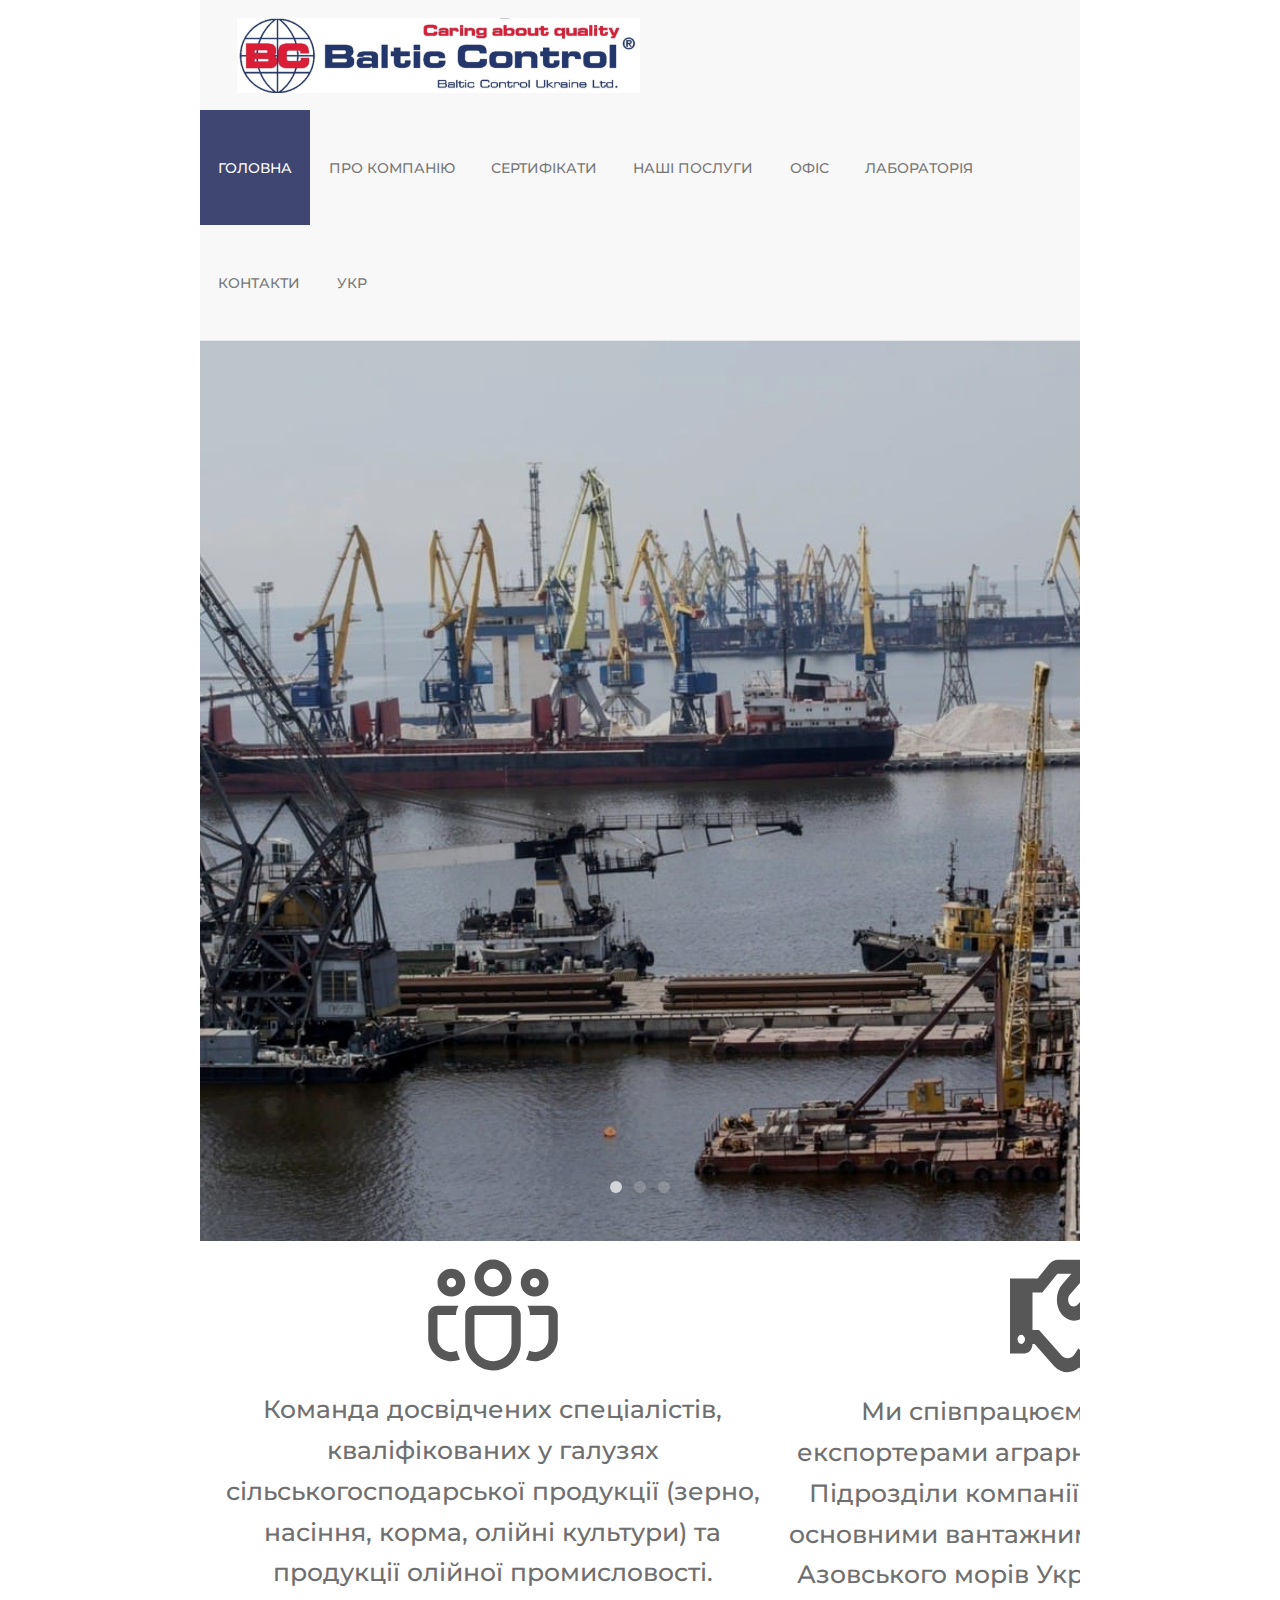
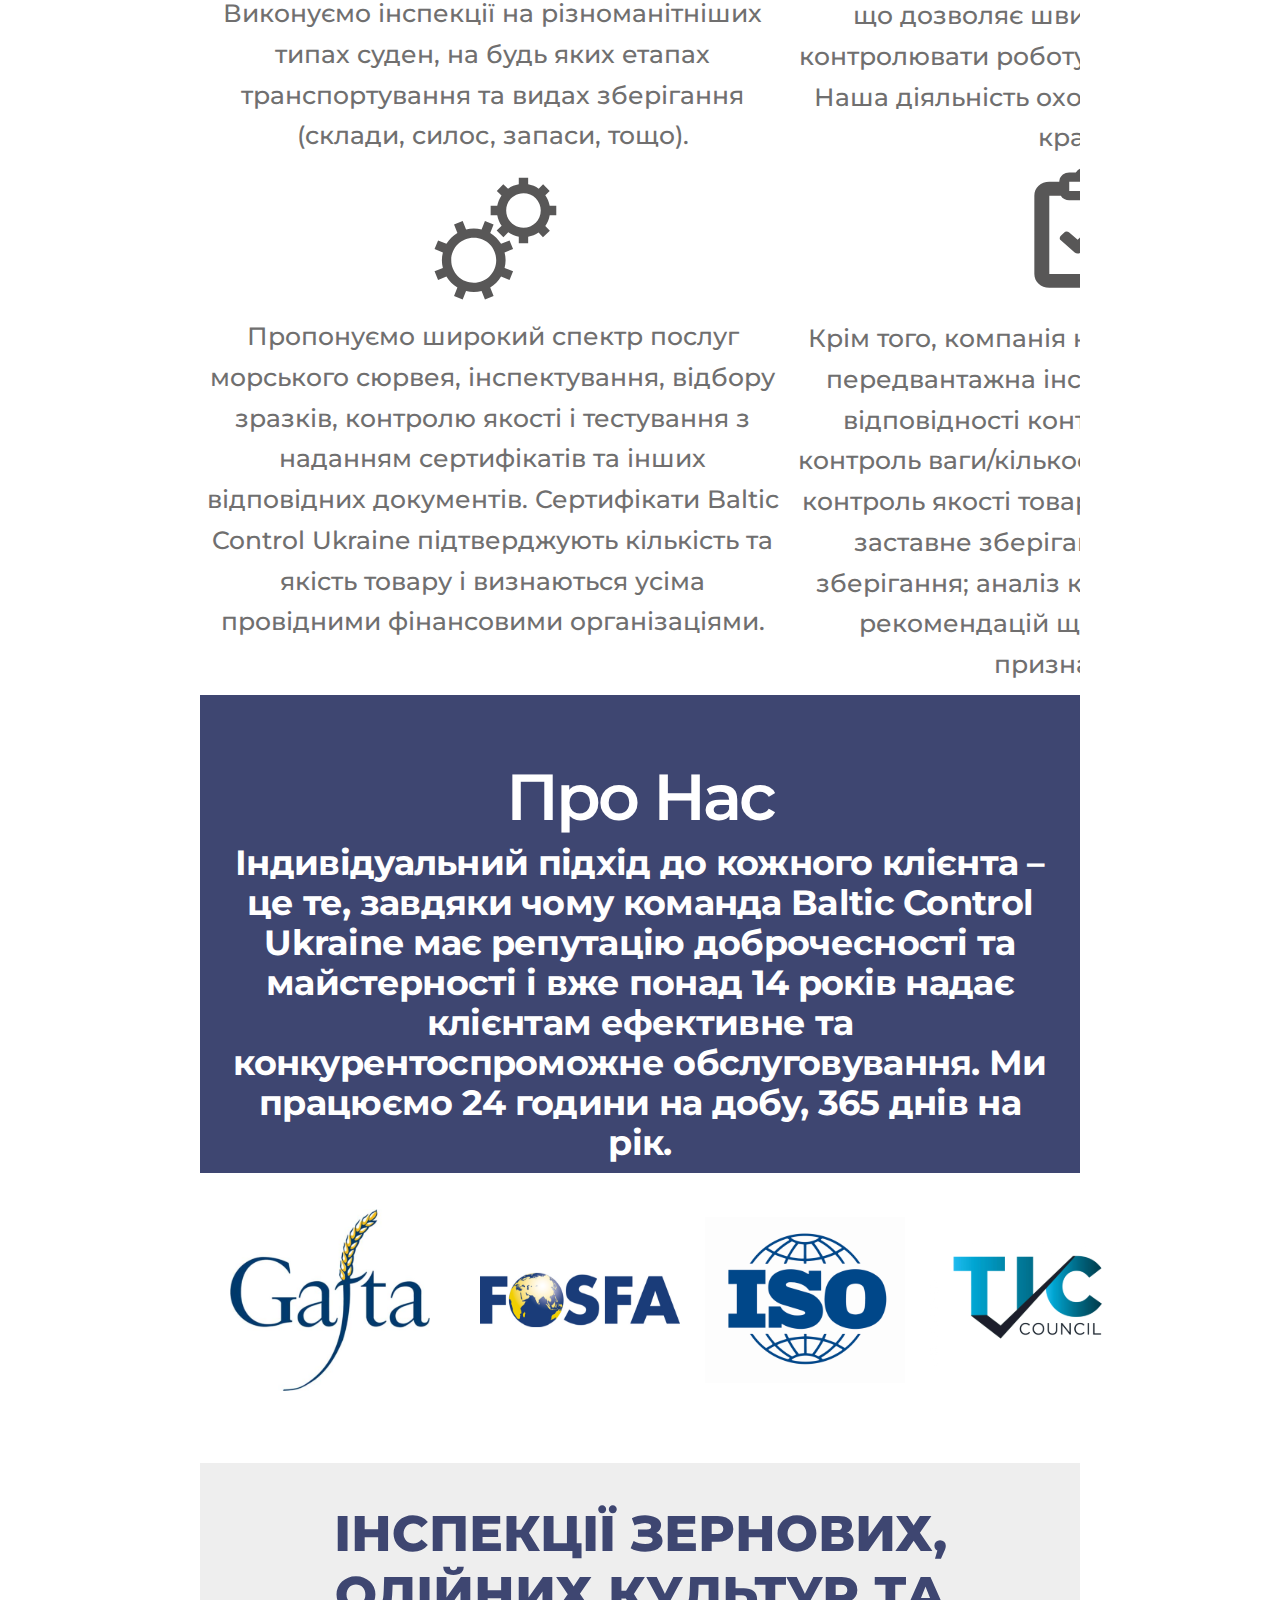
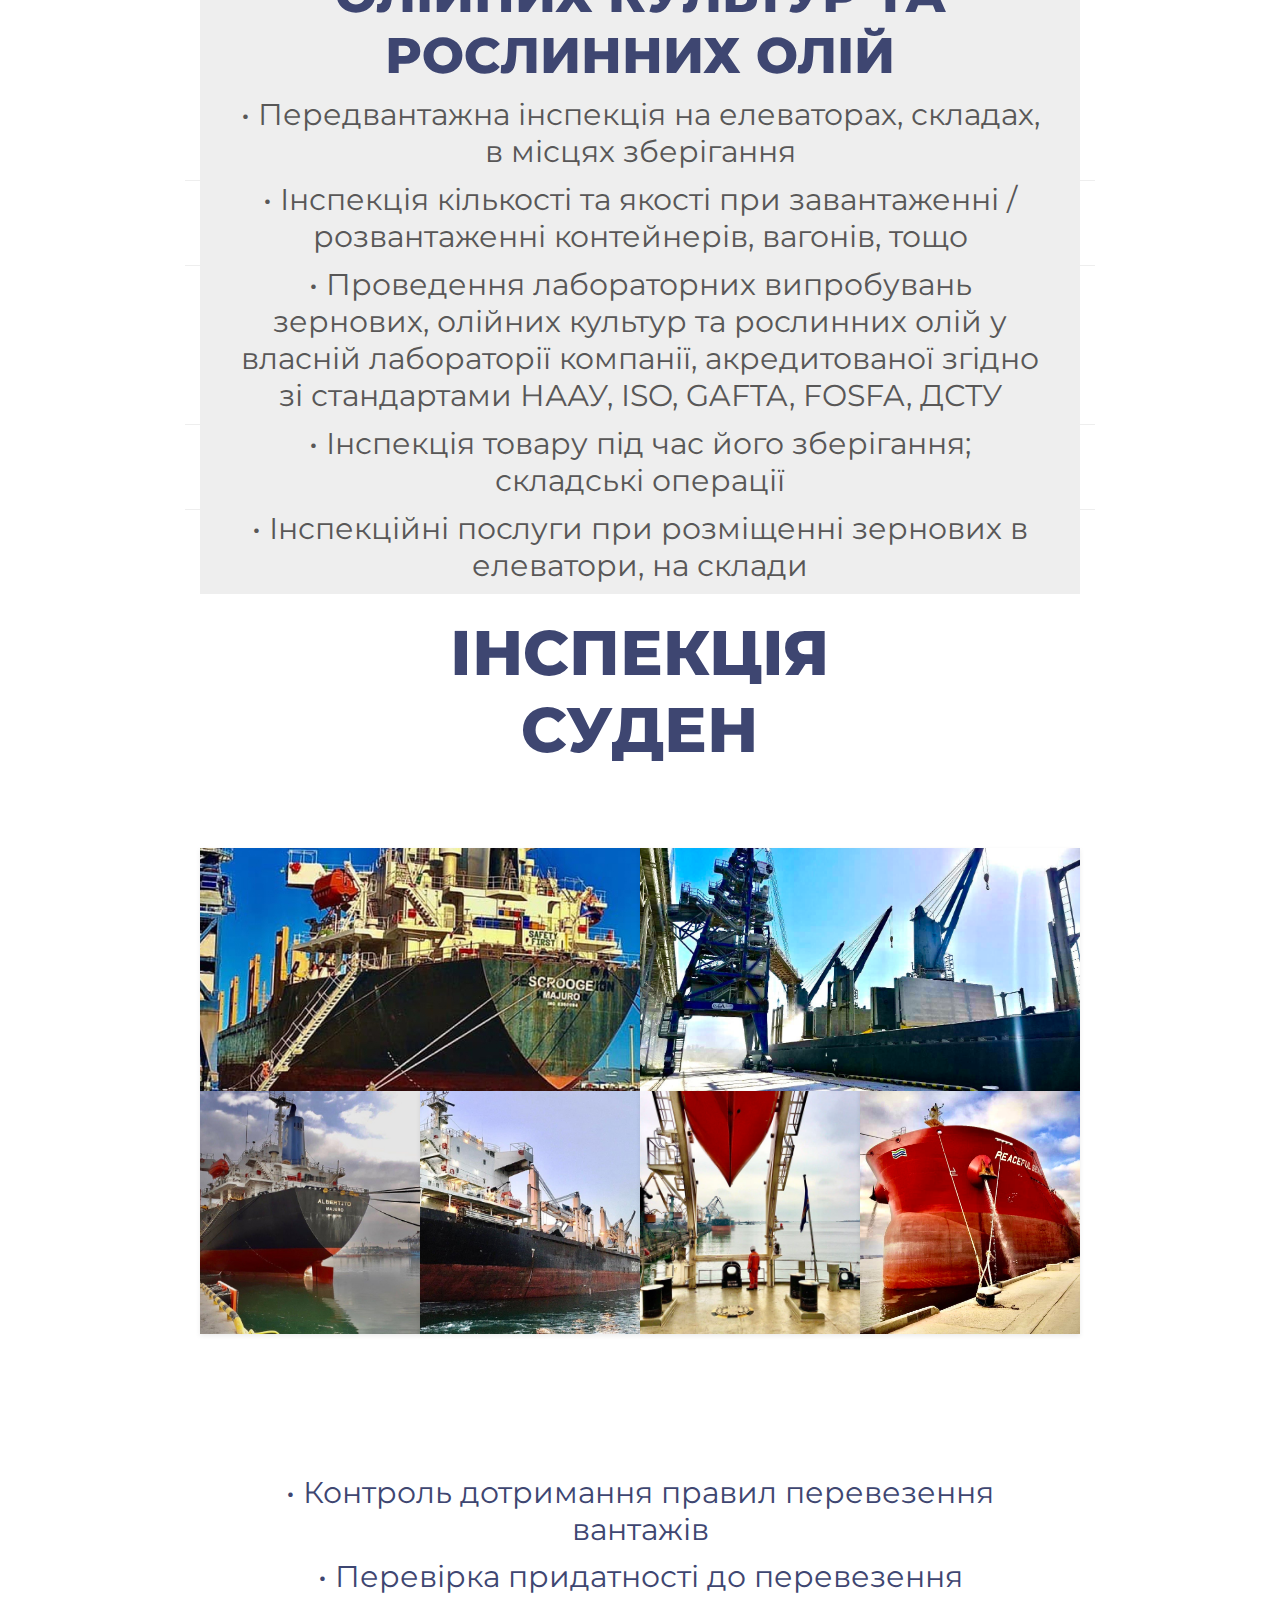
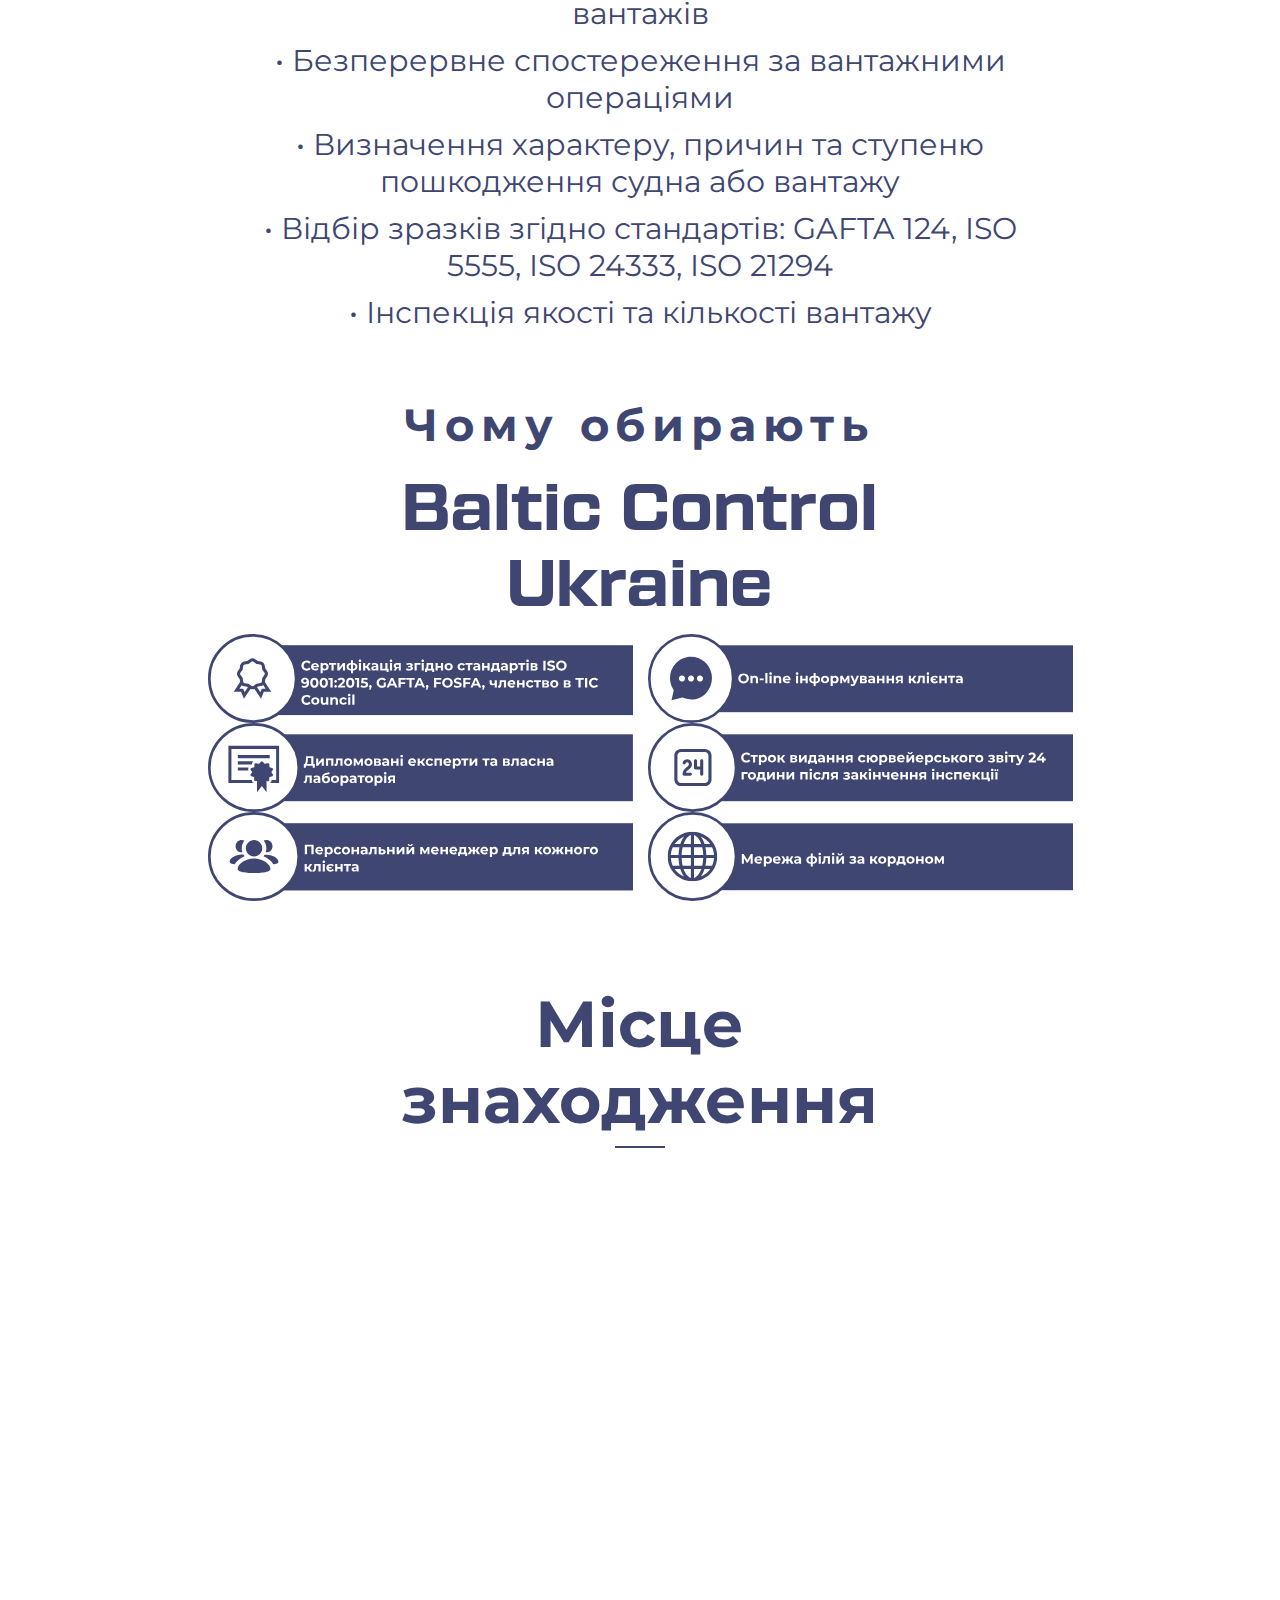
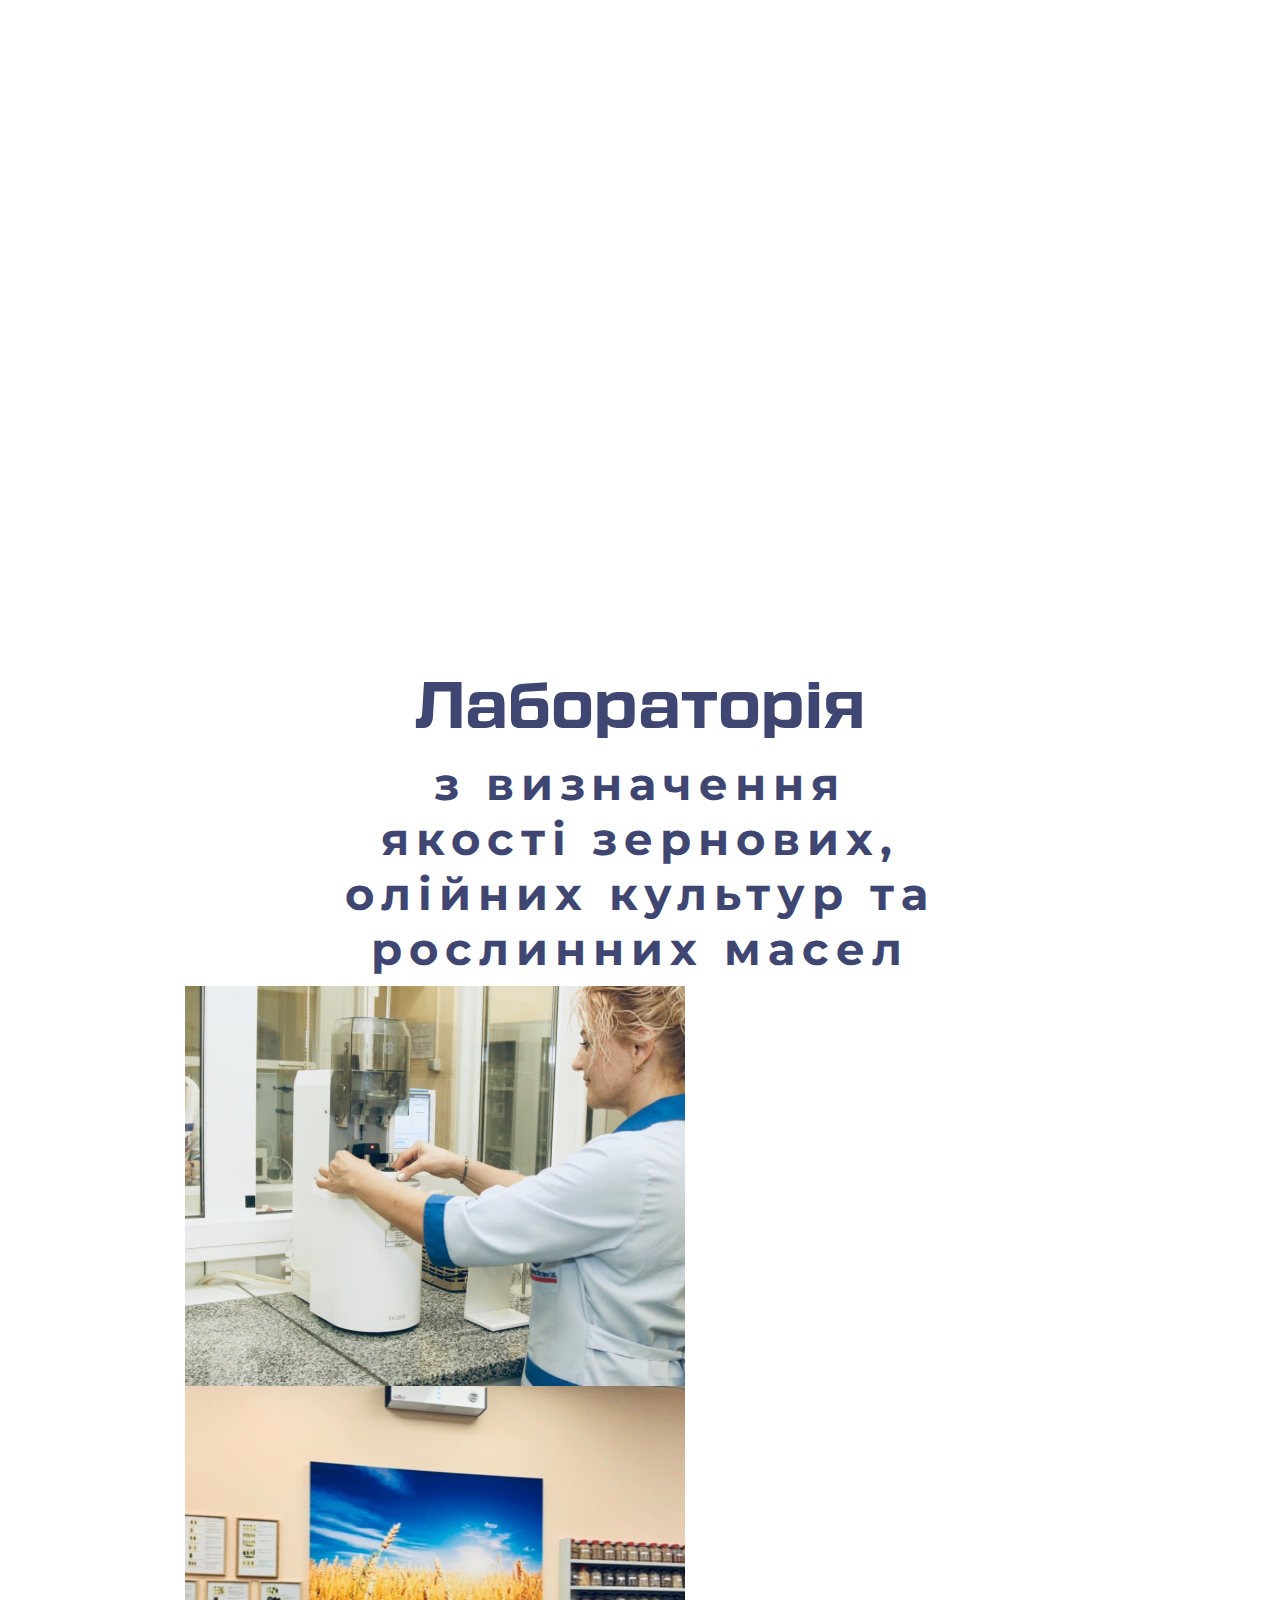
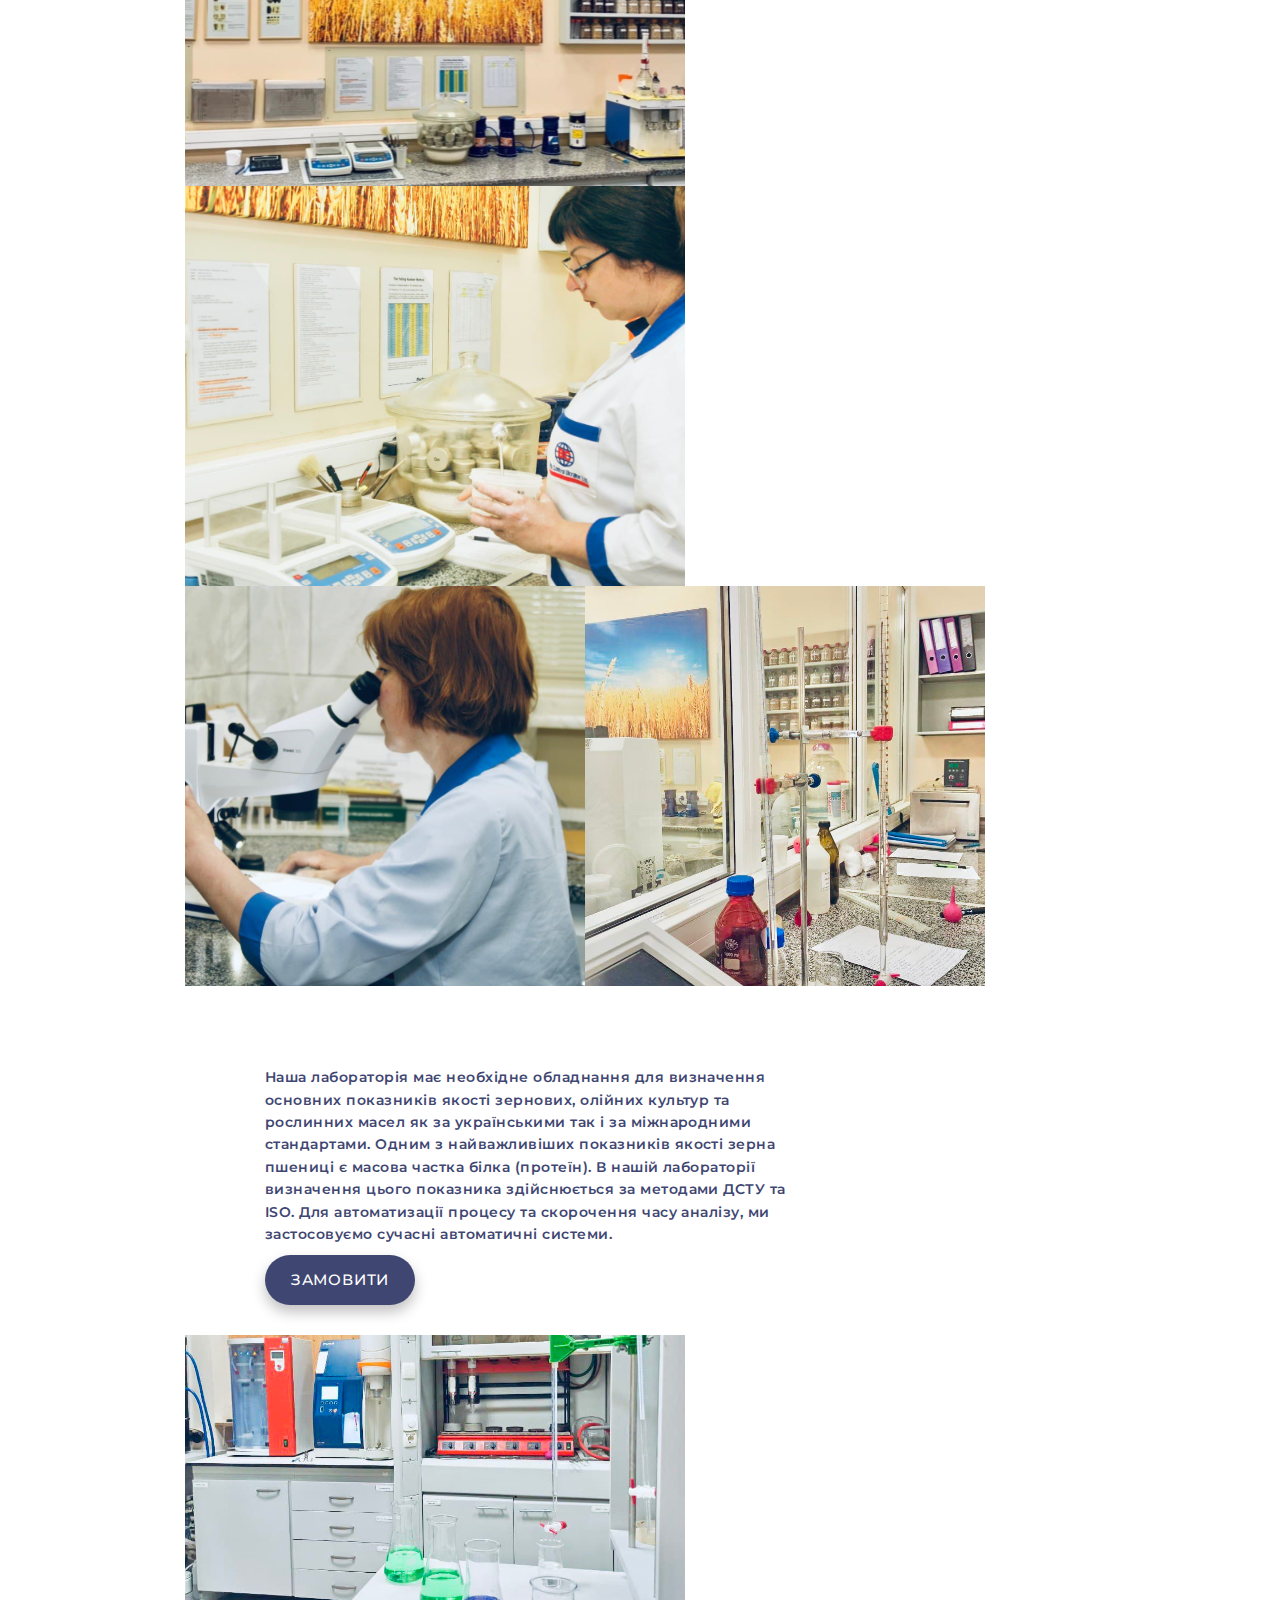
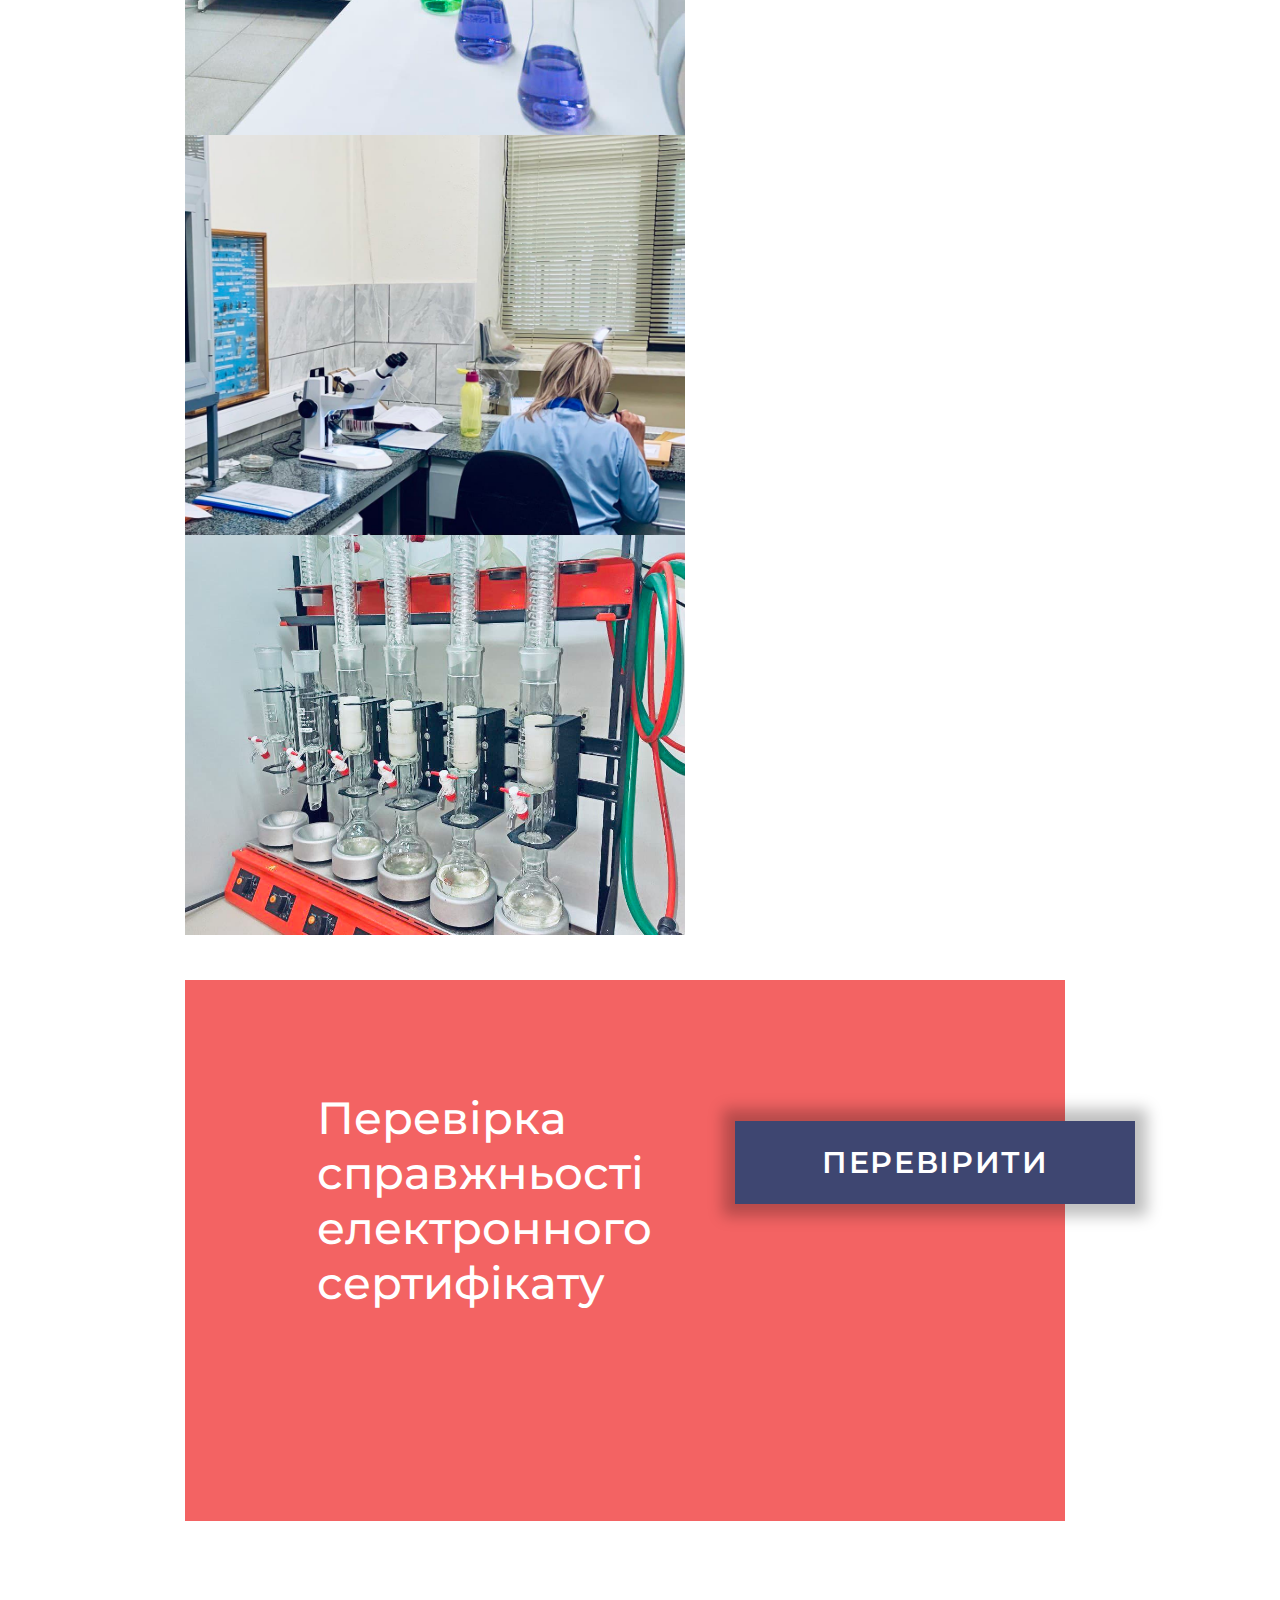
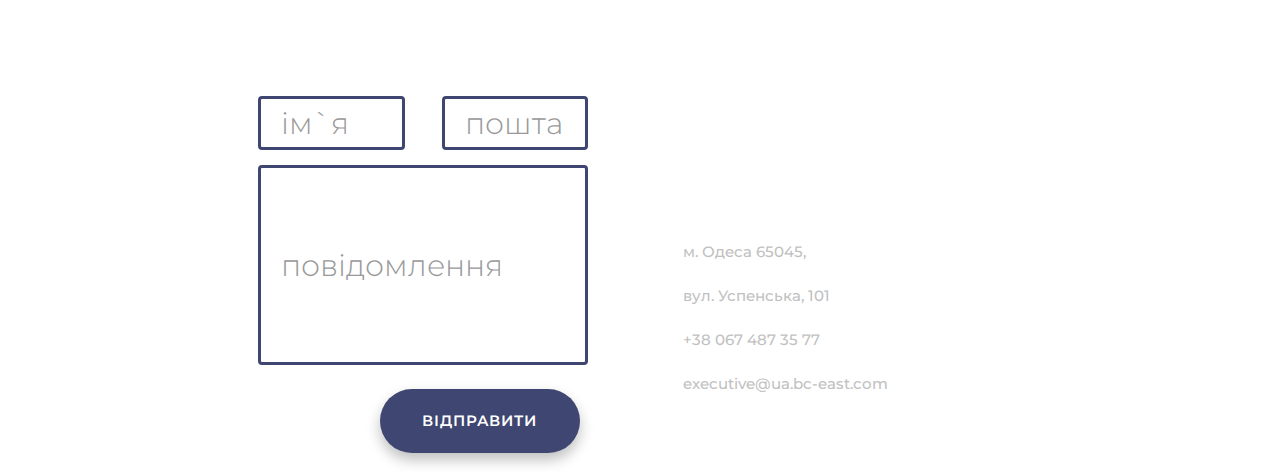
==== index.html @ ad645134 "Update index.html" ====
<!DOCTYPE HTML>
<html>

<head>
	<meta charset="utf-8">
	<meta http-equiv="X-UA-Compatible" content="IE=edge">
	<title>Baltic Control Ukraine</title>
	<meta name="viewport" content="width=device-width, initial-scale=1">
	<meta name="description" content="Baltic Control" />



	<link rel="shortcut icon" href="./img/logos/globeLogo.svg" type="image/png">


	<link href="https://fonts.googleapis.com/css?family=Droid+Sans" rel="stylesheet">

	<!-- Animate.css -->
	<link rel="stylesheet" href="./css/animate.css">
	<link rel="stylesheet" href="./css/mobile.css">
	<!-- Icomoon Icon Fonts-->
	<link href="https://fonts.googleapis.com/css2?family=Montserrat:wght@300;400;500;600;700;800&display=swap"
		rel="stylesheet">

	<link rel="stylesheet" href="./css/icomoon.css">

	<!-- Bootstrap  -->
	<link rel="stylesheet" href="./css/bootstrap.css">
	<!-- Magnific Popup -->
	<link rel="stylesheet" href="./css/magnific-popup.css">
	<!-- Owl Carousel  -->
	<link rel="stylesheet" href="./css/owl.carousel.min.css">
	<link rel="stylesheet" href="./css/owl.theme.default.min.css">
	<!-- Flexslider -->
	<link rel="stylesheet" href="./css/flexslider.css">
	<!-- Theme style  -->
	<link rel="stylesheet" href="./css/style.css">

	<link rel="stylesheet" href="./fonts/TacticSans-Bld.woff">

	<!-- Modernizr JS -->
	<script src="./js/modernizr-2.6.2.min.js"></script>
	<!-- FOR IE9 below -->
	<!--[if lt IE 9]>
	<script src="js/respond.min.js"></script>
	<![endif]-->

</head>

<body>

	<div class="gtco-loader"></div>

	<div id="page">

		<nav class="navbar navbar-default navbar-static-top row">
			<div class="container-fluid">
				<div class="navbar-header">
					<a class="navbar-brand" href="#"><img src="./img/logos/logo.svg" alt="" srcset="" "></a>

					<button type=" button" class="navbar-toggle" data-toggle="collapse" data-target=".navbar-collapse">
						<span class="sr-only">Toggle navigation</span>
						<span class="icon-bar"></span>
						<span class="icon-bar"></span>
						<sapn class="icon-bar"></sapn>
						</button>
				</div>
				<ul class="nav navbar-nav navbar-right collapse navbar-collapse">
					<li class="active"><a href="#main">ГОЛОВНА</a></li>
					<li><a href="#about">ПРО КОМПАНІЮ</a></li>
					<li><a href="#certificates">СЕРТИФІКАТИ</a></li>
					<li><a href="#poslugi">НАШІ ПОСЛУГИ</a></li>
					<li><a href="#office">ОФІС</a></li>
					<li><a href="#laba">ЛАБОРАТОРІЯ</a></li>
					<li><a href="#contacts">КОНТАКТИ</a></li>
					<li class="nav-item dropdown">
						<a class="nav-link dropdown-toggle" href="#" id="navbarDropdown" role="button"
							data-toggle="dropdown" aria-haspopup="true" aria-expanded="false">
							УКР
						</a>
						
						<div class="dropdown-menu" aria-labelledby="navbarDropdown">
							<a class="dropdown-item" href="#">РУ</a>
							<a class="dropdown-item" href="#">ENG</a>
						</div>
					</li>
				<li>
					<a href="#contacts" class="inv-bar" style="padding:0px;"> РУ</a>
				</li>
				
				<li ><a href="#contacts" class="inv-bar" style="padding:0px;">ENG</a></li>
				</ul>

			</div>
		</nav>

		<div id="gtco-hero" class="js-fullheight" data-section="home" id="main">
			<div class="flexslider js-fullheight">
				<ul class="slides">
					<li style="background-image: url(./img/bgs/bgbody.jpg);">
						<div class="overlay"></div>
						<div class="container">
							<div class="col-md-10 col-md-offset-1 text-center js-fullheight slider-text"
								style="margin-top:0%">
								<div class="slider-text-inner">
									<img src="./img/logos/globeLogo.svg" class="globeLogo align-center" alt="">
									<h2>Baltic Control Ukraine</h2>

								</div>
							</div>
						</div>
					</li>
					<li style="background-image: url(./img/bgs/slider2.jpg);">
						<div class="overlay"></div>
						<div class="container">
							<div class="col-md-10 col-md-offset-1 text-center js-fullheight slider-text"
								style="margin-top:0%">
								<div class="slider-text-inner">
									<img src="./img/logos/globeLogo.svg" class="globeLogo align-center" alt="">
									<h2>Baltic Control Ukraine</h2>

								</div>
							</div>
						</div>
					</li>
					<li style="background-image: url(./img/bgs/slider-3.jpg);">
						<div class="overlay"></div>
						<div class="container">
							<div class="col-md-10 col-md-offset-1 text-center js-fullheight slider-text"
								style="margin-top:0%">
								<div class="slider-text-inner">
									<img src="./img/logos/globeLogo.svg" class="globeLogo align-center" alt="">
									<h2>Baltic Control Ukraine</h2>

								</div>
							</div>
						</div>
					</li>
				</ul>
			</div>
		</div>

		<div class="container cards">


			<div class="row">
				<div class="col-md-6">
					<div class="card">
						<div class="card-img text-center">
							<img src="./img/icons/team.svg" class="card-img-top text-center" alt="...">
						</div>
						<div class="card-body">
							<p class="card-text">Команда досвідчених спеціалістів, кваліфікованих у галузях
								сільськогосподарської продукції (зерно, насіння, корма, олійні культури) та продукції
								олійної промисловості. Виконуємо інспекції на різноманітніших типах суден, на будь яких
								етапах транспортування та видах зберігання (склади, силос, запаси, тощо).
						</div>
						<div class="card">
							<div class="card-img text-center">
								<img src="./img/icons/services.svg" class="card-img-top text-center" alt="...">
							</div>
							<div class="card-body">
								<p class="card-text">Пропонуємо широкий спектр послуг морського сюрвея, інспектування,
									відбору зразків, контролю якості і тестування з наданням сертифікатів та інших
									відповідних документів. Сертифікати Baltic Control Ukraine підтверджують кількість
									та якість товару і визнаються усіма провідними фінансовими організаціями.</p>
							</div>
						</div>
					</div>
				</div>
				<div class="row">
					<div class="col-md-6">
						<div class="card">
							<div class="card-img text-center">
								<img src="./img/icons/handshake.svg" class="card-img-top " alt="...">
							</div>
							<div class="card-body">
								<p class="card-text">Ми співпрацюємо з найбільшими експортерами аграрної продукції в
									Україні. Підрозділи компанії розташовані поруч з основними вантажними вузлами
									Чорного та Азовського морів Українського узбережжя, що дозволяє швидко виконувати й
									контролювати роботу будь якої складності. Наша діяльність охоплює територію всієї
									країни.</p>
							</div>
						</div>

						<div class="card">
							<div class="card-img text-center">
								<img src="./img/icons/inspection.svg" class="card-img-top text-center" alt="...">
							</div>
							<div class="card-body">
								<p class="card-text">Крім того, компанія надає такі послуги як: передвантажна інспекція
									та перевірка відповідності контрактним вимогам; контроль ваги/кількості при
									відвантаженні; контроль якості товару при відвантаженні; заставне зберігання та
									моніторинг зберігання; аналіз контракту та надання рекомендацій щодо вимог країни
									призначення.</p>
							</div>
						</div>
					</div>
				</div>
			</div>
		</div>
	</div>
	</div>
	</div>
	</div>

	<div class="third-block" id="about">
		<div class="col texts">
			<div class="row text-center">
				<h2>
					Про Нас
				</h2>
			</div>
			<div class="row text-center">
				<p>
					Індивідуальний підхід до кожного клієнта
					– це те, завдяки чому команда Baltic Control Ukraine має репутацію доброчесності та майстерності
					і вже понад 14 років надає клієнтам ефективне та конкурентоспроможне обслуговування.
					Ми працюємо 24 години на добу, 365 днів на рік.

				</p>
			</div>
		</div>
	</div>

	<div class="certificates container text-center " id="certificates">
		<div class="row lg2">
			<div class="col-md-3 col-sm-6">
				<img src="./img/logos/gafta.svg" alt="" class="logo1 lg2">
			</div>

			<div class="col-md-3 col-sm-6">
				<img src="./img/logos/fosfa.svg" alt="" class="logo2 lg2">
			</div>

			<div class="col-md-3 col-sm-6">
				<img src="./img/logos/iso.svg" alt="" class="logo3 lg2">
			</div>

			<div class="col-md-3 col-sm-6">
				<img src="./img/logos/tic.svg" alt="" class="logo4 lg2">
			</div>
		</div>

		<div class="row" style="columns: 2;">
			<div class="col-md-6 col-sm-6">
				<img src="./img/logos/gafta.svg" alt="" class="logo1 logoz">
			</div>

			<div class="col-md-6 col-sm-6">
				<img src="./img/logos/fosfa.svg" alt="" class="logo2 logoz">
			</div>
		</div>

		<div class="row" style="columns: 2;">
			<div class="col-md-6 col-sm-6">
				<img src="./img/logos/iso.svg" alt="" class="logo3 logoz">
			</div>

			<div class="col-md-6 col-sm-6">
				<img src="./img/logos/tic.svg" alt="" class="logo4 logoz">
			</div>
		</div>

		
	</div>


	<div class="inspect" id="poslugi">
		<div class="row text-center">
			<h2>
				ІНСПЕКЦІЇ
				ЗЕРНОВИХ, ОЛІЙНИХ КУЛЬТУР ТА РОСЛИННИХ ОЛІЙ
			</h2>
		</div>

		<div class="row text-center">
			<p>
				• Передвантажна інспекція на елеваторах, складах, в місцях зберігання
			</p>
			<hr />
			<p>• Інспекція кількості та якості при завантаженні / розвантаженні контейнерів, вагонів, тощо</p>
			<hr />
			<p>• Проведення лабораторних випробувань зернових, олійних культур та рослинних олій у власній лабораторії
				компанії, акредитованої згідно зі стандартами НААУ, ISO, GAFTA, FOSFA, ДСТУ</p>
			<hr />
			<p>• Інспекція товару під час його зберігання; складські операції</p>
			<hr />
			<p>• Інспекційні послуги при розміщенні зернових в елеватори, на склади</p>



		</div>
	</div>

	<div class="gtco-section gtco-secinsp" id="gtco-portfolio" data-section="portfolio">
		<div class="gtco-container">
			<div class="row">
				<div class="col-md-8 col-md-offset-2 text-center gtco-heading insp-h">
					<h1>ІНСПЕКЦІЯ СУДЕН</h1>
				</div>
			</div>

			<div class="kollage1">
				<div class="row ">
					<div class="col-md-6">
						<a href="./img/kollage1/kollage1.jpg" class="gtco-card-item image-popup"
							title="Project name here.">
							<figure>
								<div class="overlay"><i class="ti-plus"></i></div>
								<img src="./img/kollage1/kollage1.jpg" alt="Image" class="img-responsive">
							</figure>
						</a>
					</div>
					<div class="col-md-6">
						<a href="./img/kollage1/kollage3.jpg" class="gtco-card-item image-popup"
							title="Project name here.">
							<figure>
								<div class="overlay"><i class="ti-plus"></i></div>
								<img src="./img/kollage1/kollage3.jpg" alt="Image" class="img-responsive">
							</figure>
						</a>
					</div>
				</div>
				<div class="row">
					<div class="col-md-3">
						<a href="./img/kollage1/kollage4.jpg" class="gtco-card-item image-popup"
							title="Project name here.">
							<figure>
								<div class="overlay"><i class="ti-plus"></i></div>
								<img src="./img/kollage1/kollage4.jpg" alt="Image" class="img-responsive">
							</figure>
						</a>
					</div>
					<div class="col-md-3">
						<a href="./img/kollage1/kollage5.jpg" class="gtco-card-item image-popup"
							title="Project name here.">
							<figure>
								<div class="overlay"><i class="ti-plus"></i></div>
								<img src="./img/kollage1/kollage5.jpg" alt="Image" class="img-responsive">
							</figure>
						</a>
					</div>
					<div class="col-md-3">
						<a href="./img/kollage1/kollage8.jpg" class="gtco-card-item image-popup"
							title="Project name here.">
							<figure>
								<div class="overlay"><i class="ti-plus"></i></div>
								<img src="./img/kollage1/kollage8.jpg" alt="Image" class="img-responsive">
							</figure>
						</a>
					</div>
					<div class="col-md-3">
						<a href="./img/kollage1/kollage9.jpg" class="gtco-card-item image-popup"
							title="Project name here.">
							<figure>
								<div class="overlay"><i class="ti-plus"></i></div>
								<img src="./img/kollage1/kollage9.jpg" alt="Image" class="img-responsive">
							</figure>
						</a>
					</div>

				</div>

			</div>

			<!-- <div class="kollage3 row">
				<div class="itemK col-md-6 row">
					<a href="./img/kollage1/kollage5.svg" class="gtco-card-item image-popup"
							title="Project name here.">
							<figure>
								<div class="overlay"><i class="ti-plus"></i></div>
								<img src="./img/kollage1/kollage5.svg" alt="Image" class="img-responsive">
							</figure>
					</a>
				</div>
				<div class="itemK col-md-3">
					<a href="./img/kollage1/kollage3.svg" class="gtco-card-item image-popup"
							title="Project name here.">
							<figure>
								<div class="overlay"><i class="ti-plus"></i></div>
								<img src="./img/kollage1/kollage3.svg" alt="Image" class="img-responsive bigimg">
							</figure>
					</a>
				</div>
				<div class="itemK col-md-3">
					<a href="./img/kollage1/kollage9.svg" class="gtco-card-item image-popup"
							title="Project name here.">
							<figure>
								<div class="overlay"><i class="ti-plus"></i></div>
								<img src="./img/kollage1/kollage9.svg" alt="Image" class="img-responsive bigimg">
							</figure>
					</a>
				</div>
				<div class="row">
					<div class="itemK col-md-3 ">
						<a href="./img/kollage1/kollage5.jpg" class="gtco-card-item image-popup"
								title="Project name here.">
								<figure>
									<div class="overlay"><i class="ti-plus"></i></div>
									<img src="./img/kollage1/kollage5.jpg" alt="Image" class="img-responsive" style="height:350px;" > 
								</figure>
						</a>
					</div>
					<div class="itemK col-md-3">
						<a href="./img/kollage1/kollage6.jpg" class="gtco-card-item image-popup"
								title="Project name here.">
								<figure>
									<div class="overlay"><i class="ti-plus"></i></div>
									<img src="./img/kollage1/kollage6.jpg" alt="Image" class="img-responsive" style="height:350px;">
								</figure>
						</a>
					</div>
			</div>
			</div> -->
			<div class="row text-center sudno-txt">
				<p>
					• Контроль дотримання правил перевезення вантажів
				</p>
				<hr />
				<p>• Перевірка придатності до перевезення вантажів</p>
				<hr />
				<p>• Безперервне спостереження за вантажними операціями </p>
				<hr />
				<p>• Визначення характеру, причин та ступеню пошкодження судна або вантажу</p>
				<hr />
				<p>• Відбір зразків згідно стандартів: GAFTA 124, ISO 5555, ISO 24333, ISO 21294</p>
				<hr />
				<p>• Інспекція якості та кількості вантажу </p>



			</div>
		</div>

		<div class="gtco-section gtco-hed2" id="gtco-faq" data-section="faq">
			<div class="gtco-container">
				<div class="row">
					<div class="col-md-8 col-md-offset-2 text-center ">
						<p class="h2span2">Чому обирають</p>
						<h2 class="h2main">Baltic Control Ukraine</h2>

					</div>
				</div>
				<div class="row text-center">
					<div class="col-md-6 cards2">

						<img src="./img/cards/cardCertificate.svg" alt="">

						<img src="./img/cards/cardDyplom.svg" alt="">

						<img src="./img/cards/cardManager.svg" alt="">

					</div>
					<div class="col-md-6 cards2">

						<img src="./img/cards/cardOnline.svg" alt="">

						<img src="./img/cards/cardDay.svg" alt="">

						<img src="./img/cards/cardWeb.svg" alt="">

					</div>
				</div>
			</div>
		</div>

	</div>

	<div class="map-section">
		<div class="row" id="office">
			<div class="col-md-8 col-md-offset-2 text-center gtco-heading">
				<h2 class="h2main"
					style="font-size:65px; font-family: 'Montserrat', sans-serif !important; font-weight: 700 !important;     padding-top: 1em;">
					Місце знаходження</h2>

			</div>
		</div>
		<div class="map-fullscr">
			<iframe
				src="https://www.google.com/maps/embed?pb=!1m18!1m12!1m3!1d2747.6309498137357!2d30.73077491584393!3d46.47581757339241!2m3!1f0!2f0!3f0!3m2!1i1024!2i768!4f13.1!3m3!1m2!1s0x40c6318529da999d%3A0x8bedddffc51b60c0!2z0YPQuy4g0KPRgdC_0LXQvdGB0LrQsNGPLCAxMDEsINCe0LTQtdGB0YHQsCwg0J7QtNC10YHRgdC60LDRjyDQvtCx0LvQsNGB0YLRjCwgNjUwMDA!5e0!3m2!1sru!2sua!4v1626954883641!5m2!1sru!2sua"
				width="600" height="450" style="border:0;" allowfullscreen="" loading="lazy"></iframe>
		</div>

	</div>

	<div class="lab">
		<div class="row">
			<div class="col-md-8 col-md-offset-2 text-center" id="laba">
				<h2 class="h2main">Лабораторія</h2>
				<p class="h2span">з визначення якості зернових,
					олійних культур та рослинних масел</p>
			</div>
			<br>
		</div>
		<!-- <div class="row text-center img-in-row">
				<div class="col-md-5 img-col">
					<img src="./img/kollage2/kolDoc1.svg" alt="">
				</div>
				<div class="col-md-5 img-col">
					<img src="./img/kollage2/kolDoc2.svg" alt="">
				</div>
			</div>



			<div class="row text-center img-in-row">
				<div class="col-md-5 img-col-solo">
					<img src="./img/kollage2/kolDoc3.svg" alt="">
				</div>
				<div class="col-md-6 lab-container">
					<p class="lab-text">
						Наша лабораторія має необхідне обладнання для визначення основних показників якості зернових,
						олійних культур та рослинних масел як за українськими так і за міжнародними стандартами. Одним з
						найважливіших показників якості зерна пшениці є масова частка білка (протеїн). В нашій
						лабораторії визначення цього показника здійснюється за методами ДСТУ та ISO. Для автоматизації
						процесу та скорочення часу аналізу, ми застосовуємо сучасні автоматичні системи.
					</p>

					<button class="lab-button">
						<span class="btn-lab-txt ">ЗАМОВИТИ</span>

					</button>
				</div>
			</div>

			<div class="row text-center img-in-row">
				<div class="col-md-5 img-col">
					<img src="./img/kollage2/kolDoc4.svg" alt="">
				</div>
				<div class="col-md-5 img-col">
					<img src="./img/kollage2/kolDoc5.svg" alt="">
				</div>
			</div>
		</div> -->
		<div class="pics-lab">
			<div class="row">
				<div class="col-md-4 img-col"><img src="./img/kollage2/kolDoc2.svg" alt=""></div>
				<div class="col-md-4 img-col"><img src="./img/kollage2/kolDoc5.svg" alt=""></div>	
				<div class="col-md-4 img-col"><img src="./img/kollage2/kolDoc4.jpg" alt=""></div>
			</div>
			<div class="row">
				<div class="col-md-4 img-col"><img src="./img/kollage2/kolDoc3.svg" style="width: 400px;" alt=""></div>
				<div class="col-md-4 img-col">
					<div class="labor">
						<p class="lab-text">
							Наша лабораторія має необхідне обладнання для визначення основних показників якості
							зернових,
							олійних культур та рослинних масел як за українськими так і за міжнародними стандартами.
							Одним з
							найважливіших показників якості зерна пшениці є масова частка білка (протеїн). В нашій
							лабораторії визначення цього показника здійснюється за методами ДСТУ та ISO. Для
							автоматизації
							процесу та скорочення часу аналізу, ми застосовуємо сучасні автоматичні системи.
						</p>

						<button class="lab-button">
							<span class="btn-lab-txt "> <a href="#contacts">ЗАМОВИТИ</a> </span>

						</button>
					</div>
				</div>
				<div class="img-col"><img src="./img/kollage2/kolDoc5.jpg" alt="" style="width: 400px;"></div>
			</div>
			<div class="row">
				<div class="col-md-4 img-col"><img src="./img/kollage2/kolDoc1.jpg" alt=""></div>
				<div class="col-md-4 img-col"><img src="./img/kollage2/kolDoc10.jpg" alt=""></div>
				<div class="col-md-4 img-col"><img src="./img/kollage2/kolDoc6.jpg" alt=""></div>
			</div>
		</div>



		<div class="check row">
			<h2 class="col-md-5">
				Перевірка справжньості
				електронного сертифікату
			</h2>

			<button class="col-md-offset-1 col-md-3">
				<a href="http://bc-east.com/authentication/">ПЕРЕВІРИТИ</a>
			</button>
		</div>



		<div class="contacts row " id="contacts">
			<div class="form-wrap col-md-6  col-md-offset-1">
				<form class="forma">

					<div class="form-group col-md-4">
						<input type="email" class="form-control" id="inputEmail4" placeholder="ім`я">
					</div>
					<div class="form-group col-md-offset-1 col-md-4">
						<input type="password" class="form-control" id="inputPassword4" placeholder="пошта">
					</div>
					<div class="form-group  col-md-9">
						<input type="text" class="form-control group1 align-top" id="inputAddress"
							placeholder="повідомлення">
					</div>
					<div class="#">
						<button type="submit" class="cont-button">
							<span class="btn-lab-txt"
								style="font-weight: 600 !important; ; font-style: normal;">ВІДПРАВИТИ</span>
						</button>
					</div>
				</form>

			</div>
			<div class="adress-texts" style="padding-top: 175px;">

				<div class="row address col-md-3">
					Наша адреса:
				</div>

				<div class="row adress-desc col-md-3">
					м. Одеса 65045,
					<br /> 
					
					вул. Успенська, 101
					<br />
					+38 067 487 35 77
					<br />
					executive@ua.bc-east.com
				</div>
			</div>

		</div>



		<div class="gototop js-top">
			<a href="#" class="js-gotop"><img src="https://img.icons8.com/ios-filled/30/ffffff/up--v1.png"/></a>
		</div>

		<!-- jQuery -->
		<script src="js/jquery.min.js"></script>
		<!-- jQuery Easing -->
		<script src="js/jquery.easing.1.3.js"></script>
		<!-- Bootstrap -->
		<script src="js/bootstrap.min.js"></script>
		<!-- Waypoints -->
		<script src="js/jquery.waypoints.min.js"></script>
		<!-- Carousel -->
		<script src="js/owl.carousel.min.js"></script>
		<!-- countTo -->
		<script src="js/jquery.countTo.js"></script>
		<!-- Flexslider -->
		<script src="js/jquery.flexslider-min.js"></script>
		<!-- Magnific Popup -->
		<script src="js/jquery.magnific-popup.min.js"></script>
		<script src="js/magnific-popup-options.js"></script>
		<!-- Main -->
		<script src="js/main.js"></script>

</body>

</html>
---- css/mobile.css ----
/* Smartphones (portrait and landscape) ----------- */
@media only screen 
and (min-device-width : 320px) 
and (max-device-width : 480px) {
/* Styles */

.navbar-brand img{
    height: 57px !important;
}

.logo2{
    margin-left: 40px !important;
}
.logo3{
    margin-left: 40px !important;
}
.logo4{
    margin-left: 40px !important;
}

.img-col img{
    width: 105% !important;
    height: auto !important;
    
}

.inv-bar {
    opacity: 1 !important;
    height: auto !important;
    margin: initial !important;
    width: auto !important;
    padding: 1.4em 1.3em !important;
}

.cont-button{
    margin-right: 46% !important;
}

.navbar li a {
    padding: 1.4em 1.3em !important;
}

.dropdown-menu{
    opacity: 0 !important;
    width: 0px !important;
    height: 0px !important;
    padding: 0 !important;
    margin: 0 !important;
}

.gtco-secinsp{
    padding: 0px !important;
}


.navbar-toggle {
    position: relative;
    float: right;
    margin-right: 39px !important;
    padding: 9px 10px;
    margin-top: 27.5px !important;
    margin-bottom: 10.5px;
    background-color: transparent;
    background-image: none;
    border: 1px solid transparent;
    border-radius: 4px;
    /* align-self: center; */
}

.labor{
    padding: 0px !important;
}



.lab{
    margin-left:0px  !important;
}

.logo1{
    width: 200px;
}

.navbar-brand {
    margin-left: 2% !important;
}

.logo2{
    width: 200px;
}

.logo3{
    width: 200px;
    padding-left: 0px !important;
}

.logo4{
    width: 200px;
    padding-left: 0px !important;
}

.inspect h2{
    font-size: 16px !important;
    line-height:30px !important;
}

.inspect p{
    font-size: 14px !important;
    line-height: 28px;
}

.sudno-txt p {
    font-size: 13px !important;
}

.navbar-toggle{
    margin-top: 0;
}

.card-text{
    font-size: 14px !important;
    padding: 22px;
}

.card-img-top{
    width: 65px !important;
}

.texts{
    margin-left: 0px !important;
    margin-right:0px !important;
}

.texts div h2{
    font-size: 35px;
}

.texts p{
    font-size: 17px !important;
    line-height:25px !important;
}

.logo1 {
    padding-top: 50px;
  }

.insp-h h1{
    font-size: 16px !important;
    margin:0px !important;
}

.check button{
    width: 253px !important;
    margin-left: 18%;
}

.check{
    padding-left: 5% !important;
}

.check h2{
    font-family: 'Montserrat', sans-serif;
    font-style: normal;
    font-weight: 500;
    font-size: 32px !important;
    line-height: 55px;
    padding-top: 15%;
    color: #FFFFFF;
    text-align: center !important;
}

.info-poslugi div div h2 {
    margin-top: 70px;
    font-family: 'Montserrat', sans-serif;
    font-style: normal;
    font-weight: bold;
    font-size: 30px !important;
    line-height: 38px !important;
    color: #3E4671;
}

.info-p {
    font-family: 'Montserrat', sans-serif !important;
    font-style: normal !important;
    font-weight: 600 !important;
    font-size: 20px !important ;
    line-height: 25px !important;
    text-align: center !important;
    color: #3E4671 !important;
    padding-left: 10px;
    padding-right: 10px;
}

.h2span {
    font-size: 14px !important;
    padding: 32px;
    letter-spacing: 0em !important;
    line-height: 25px !important;
    padding-top: 0px;
    padding-bottom: 0px;
    margin-bottom: 0px;
    
}

.h2span2 {
    font-family: 'Montserrat', sans-serif !important;
    font-style: normal !important;
    font-weight: bold !important;
    font-size: 20px !important;
    line-height: 0px !important;
    text-align: center !important;
    letter-spacing: 0px !important;
    color: #3E4671 !important;
}

.h2main{
    font-size: 25px !important;
    padding-top: 0px !important;
    margin-bottom: 0px !important;
    margin-top: 0px !important;
    height: 60px;

}

.map-fullscr iframe {
    width: 100%;
    height: 320px !important;
}
.logoz{
    width: 130px !important;
    opacity: 1 !important;
    height:auto !important;
    margin-top: 30px;
    margin-left: 0px !important;
    padding: 0px !important;
  }

  .lg2{
      opacity: 0 !important;
      height: 0 !important;

  }

.map-fullscr {
    padding-bottom: 1em !important;
    padding-top: 2em !important;
}

.gtco-hed2 {
    padding-top: 17em !important;
    padding-bottom: 0em !important;
}

.sudno-txt {
    padding-top: 2em !important;
    padding-bottom: 4em;
}

.cards2 img{
    width: 300px !important;
}

.adress-texts {
    padding-top: 0 !important;
    padding-left: 53px;
}
.address {
    font-family: 'Montserrat', sans-serif !important;
    font-style: normal;
    font-weight: 600;
    font-size: 35px !important;
    line-height: 67px;
    color: #FFFFFF;
}

.adress-desc{
    font-size: 21px !important;
}

.lab-text {
    text-align: left;
    padding-top: 40px;
    font-family: 'Montserrat', sans-serif;
    font-style: normal;
    font-weight: 600;
    font-size: 20px !important;
    line-height: 130.4% !important;
    letter-spacing: 0 !important;
    color: #3E4671;
    padding-left: 20px;


    padding: 28px;
    padding-right: 391px;
}

.lab-button {
    background: #3E4671 !important;
    box-shadow: 0px 7px 14px rgb(0 0 0 / 25%) !important;
    border-radius: 104px !important;
    width: 150px;
    height: 50px;
    border: none;
    float: left;

    margin-left: 20px;
}

.btn-lab-txt{
    font-size: 18px !important;
}


.cont-button{
    width: 180px !important;
    height: 60px !important;
}

.slider-text-inner h2 {
    font-family: 'TacticSans-Bld', sans-serif;
    font-size: 39px !important;
}

.check {
    /* width: 100%; */
    width: auto !important;
}

.contacts {
    width: auto  !important;
}

.lab-button {
    background: #3E4671 !important;
    box-shadow: 0px 7px 14px rgb(0 0 0 / 25%) !important;
    border-radius: 104px !important;
    width: 197px !important;
    height: 54px !important;
    border: none;
    float: left;
    margin-bottom: 20px;
}

.forma{
    padding-top: 175px;
    padding-left: 20px;
    padding-right: 20px;
}
.cont-button{
    margin-left: 10% !important;
}

li a{
    color: #fff !important;
    background-color: #3E4671 !important;
}

.globeLogo{
    height: 100px !important;
    width: 150px !important;
}
}



/* Smartphones (landscape) ----------- */
@media only screen 
and (min-width : 320px) and (max-width :768px){
/* Styles */
body{
    padding: 0px !important;
}
}

/* Smartphones (portrait) ----------- */
@media only screen 
and (max-width : 320px) {
/* Styles */
}

/* iPads (portrait and landscape) ----------- */
@media only screen 
and (min-device-width : 768px) 
and (max-device-width : 1024px) {
/* Styles */




.logo2{
    padding-left: 50px 
    ;
}

.logo3{
    padding-left: 50px !important;
}

.logo4{
    padding-left: 50px !important;
}

body {
    font-size: 11px !important;
}

.globeLogo{
    width: 135px !important;
}

#gtco-hero .flexslider .slider-text>.slider-text-inner h2 {
    font-size: 63px !important;
    font-weight: 300;
    color: #fff;
}

.navbar-brand img{
    height: 48px !important;
}

.navbar  li a{
    padding: 3.4em 1.3em !important;
}

.logo1 {
    padding-top: 50px;
  }
  .adress-desc{
    font-size: 18px !important;
    line-height: 44px !important;
}

.lab{
    margin-left:0px  !important;
}

.img-col-solo img {
    width: 400px !important;
    height: auto;
    object-position: center;
}

.address {
    font-family: 'Montserrat', sans-serif !important;
    font-style: normal;
    font-weight: 600;
    font-size: 40px !important;
    line-height: 67px;
    color: #FFFFFF;
}

}

/* iPads (landscape) ----------- */
@media only screen 
and (min-device-width : 768px) 
and (max-device-width : 1024px) 
and (orientation : landscape) {
/* Styles */    
    body {
        font-size: 12px !important;
    }

    .navbar li a {
        padding: 2.7em 0.7em !important;
    }

    .texts {
        text-align: center;
    }

    .texts p{
        font-size: 26px !important;
    }

    .texts h2{
        font-size: 50px !important;
    }

    .logo1{
        padding-top: 0px !important;
        width: 200px !important;
    }

    .logo2{
        padding-left: 0px !important;
        width: 200px;
    }
    
    .logo3{
        padding-left: 0px !important;
        width: 200px;
    }
    
    .logo4{
        padding-left: 0px !important;
        width: 200px;
    }

    


    .info-poslugi div div h2 {
        margin-top: 70px;
        font-family: 'Montserrat', sans-serif;
        font-style: normal;
        font-weight: bold;
        font-size: 35px !important;
        line-height: 38px !important;
        color: #3E4671;
    }
    
    .info-p {
        font-family: 'Montserrat', sans-serif !important;
        font-style: normal !important;
        font-weight: 600 !important;
        font-size: 25px !important ;
        line-height: 25px !important;
        text-align: center !important;
        color: #3E4671 !important;
        padding-left: 10px;
        padding-right: 10px;
    }

    .info-poslugi{
        height: 312px !important;
    }



    .img-col-solo img {
        width: 500px   !important;
        height: auto;
        object-position: center;
    }

    .cards2 img {
        width: 291px !important;
    }

}

/* iPads (portrait) ----------- */
@media only screen 
and (min-device-width : 768px) 
and (max-device-width : 1024px) 
and (orientation : portrait) {
/* Styles */

    
}



/* Desktops and laptops ----------- */
@media only screen 
and (min-width : 1224px) {
/* Styles */
}

/* Large screens ----------- */
@media only screen 
and (min-width : 1824px) {
/* Styles */

    .lab-container {
        padding-left: 6% !important;
    }
}

/* iPhone 4 ----------- */
@media
only screen and (-webkit-min-device-pixel-ratio : 1.5),
only screen and (min-device-pixel-ratio : 1.5) {
/* Styles */
}

@media only screen and (max-device-width : 1440px){
    .img-col-solo img {
        height: auto;
        object-position: center;
    }
    .img-col img {
        height: auto;
    }
    .lab-text {
        text-align: left;
        font-family: 'Montserrat', sans-serif;
        font-style: normal;
        font-weight: 600;
        font-size: 14px !important;
        line-height: 160.4%;
        letter-spacing: 0.035em;
        color: #3E4671;
    }

    .logo1{
        width: 200px;
        padding-left: 0px !important;
        margin-left: 30px;
    }
    
    .logo2{
        width: 200px;
        padding-left: 0px !important;
        margin-left: 85px;
    }
    
    .logo3{
        width: 200px;
        padding-left: 0px !important;
        margin-left: 115px;
    }
    
    .logo4{
        width: 200px;
        padding-left: 0px !important;
        margin-left: 145px;
    }

    .certificates .col-md-3{
        width: 16.66667% !important;
    }

    .cards2 img{
        width: 425px;
    }

    .adress-desc {
        font-family: 'Montserrat', sans-serif !important;
        font-style: normal;
        font-weight: 500;
        font-size: 15px !important;
        line-height: 44px !important;
        color: #C1C1C1;
    }



    
}
---- css/icomoon.css ----
@font-face {
  font-family: 'icomoon';
  src:  url('../fonts/icomoon/icomoon.eot?6iuir');
  src:  url('../fonts/icomoon/icomoon.eot?6iuir#iefix') format('embedded-opentype'),
    url('../fonts/icomoon/icomoon.ttf?6iuir') format('truetype'),
    url('../fonts/icomoon/icomoon.woff?6iuir') format('woff'),
    url('../fonts/icomoon/icomoon.svg?6iuir#icomoon') format('svg');
  font-weight: normal;
  font-style: normal;
}

[class^="icon-"], [class*=" icon-"] {
  /* use !important to prevent issues with browser extensions that change fonts */
  font-family: 'icomoon' !important;
  speak: none;
  font-style: normal;
  font-weight: normal;
  font-variant: normal;
  text-transform: none;
  line-height: 1;

  /* Better Font Rendering =========== */
  -webkit-font-smoothing: antialiased;
  -moz-osx-font-smoothing: grayscale;
}

.icon-eye:before {
  content: "\e000";
}
.icon-paper-clip:before {
  content: "\e001";
}
.icon-mail:before {
  content: "\e002";
}
.icon-toggle:before {
  content: "\e003";
}
.icon-layout:before {
  content: "\e004";
}
.icon-link:before {
  content: "\e005";
}
.icon-bell:before {
  content: "\e006";
}
.icon-lock:before {
  content: "\e007";
}
.icon-unlock:before {
  content: "\e008";
}
.icon-ribbon:before {
  content: "\e009";
}
.icon-image:before {
  content: "\e010";
}
.icon-signal:before {
  content: "\e011";
}
.icon-target:before {
  content: "\e012";
}
.icon-clipboard:before {
  content: "\e013";
}
.icon-clock:before {
  content: "\e014";
}
.icon-watch:before {
  content: "\e015";
}
.icon-air-play:before {
  content: "\e016";
}
.icon-camera:before {
  content: "\e017";
}
.icon-video:before {
  content: "\e018";
}
.icon-disc:before {
  content: "\e019";
}
.icon-printer:before {
  content: "\e020";
}
.icon-monitor:before {
  content: "\e021";
}
.icon-server:before {
  content: "\e022";
}
.icon-cog:before {
  content: "\e023";
}
.icon-heart:before {
  content: "\e024";
}
.icon-paragraph:before {
  content: "\e025";
}
.icon-align-justify:before {
  content: "\e026";
}
.icon-align-left:before {
  content: "\e027";
}
.icon-align-center:before {
  content: "\e028";
}
.icon-align-right:before {
  content: "\e029";
}
.icon-book:before {
  content: "\e030";
}
.icon-layers:before {
  content: "\e031";
}
.icon-stack:before {
  content: "\e032";
}
.icon-stack-2:before {
  content: "\e033";
}
.icon-paper:before {
  content: "\e034";
}
.icon-paper-stack:before {
  content: "\e035";
}
.icon-search:before {
  content: "\e036";
}
.icon-zoom-in:before {
  content: "\e037";
}
.icon-zoom-out:before {
  content: "\e038";
}
.icon-reply:before {
  content: "\e039";
}
.icon-circle-plus:before {
  content: "\e040";
}
.icon-circle-minus:before {
  content: "\e041";
}
.icon-circle-check:before {
  content: "\e042";
}
.icon-circle-cross:before {
  content: "\e043";
}
.icon-square-plus:before {
  content: "\e044";
}
.icon-square-minus:before {
  content: "\e045";
}
.icon-square-check:before {
  content: "\e046";
}
.icon-square-cross:before {
  content: "\e047";
}
.icon-microphone:before {
  content: "\e048";
}
.icon-record:before {
  content: "\e049";
}
.icon-skip-back:before {
  content: "\e050";
}
.icon-rewind:before {
  content: "\e051";
}
.icon-play:before {
  content: "\e052";
}
.icon-pause:before {
  content: "\e053";
}
.icon-stop:before {
  content: "\e054";
}
.icon-fast-forward:before {
  content: "\e055";
}
.icon-skip-forward:before {
  content: "\e056";
}
.icon-shuffle:before {
  content: "\e057";
}
.icon-repeat:before {
  content: "\e058";
}
.icon-folder:before {
  content: "\e059";
}
.icon-umbrella:before {
  content: "\e060";
}
.icon-moon:before {
  content: "\e061";
}
.icon-thermometer:before {
  content: "\e062";
}
.icon-drop:before {
  content: "\e063";
}
.icon-sun:before {
  content: "\e064";
}
.icon-cloud:before {
  content: "\e065";
}
.icon-cloud-upload:before {
  content: "\e066";
}
.icon-cloud-download:before {
  content: "\e067";
}
.icon-upload:before {
  content: "\e068";
}
.icon-download:before {
  content: "\e069";
}
.icon-location:before {
  content: "\e070";
}
.icon-location-2:before {
  content: "\e071";
}
.icon-map:before {
  content: "\e072";
}
.icon-battery:before {
  content: "\e073";
}
.icon-head:before {
  content: "\e074";
}
.icon-briefcase:before {
  content: "\e075";
}
.icon-speech-bubble:before {
  content: "\e076";
}
.icon-anchor:before {
  content: "\e077";
}
.icon-globe:before {
  content: "\e078";
}
.icon-box:before {
  content: "\e079";
}
.icon-reload:before {
  content: "\e080";
}
.icon-share:before {
  content: "\e081";
}
.icon-marquee:before {
  content: "\e082";
}
.icon-marquee-plus:before {
  content: "\e083";
}
.icon-marquee-minus:before {
  content: "\e084";
}
.icon-tag:before {
  content: "\e085";
}
.icon-power:before {
  content: "\e086";
}
.icon-command:before {
  content: "\e087";
}
.icon-alt:before {
  content: "\e088";
}
.icon-esc:before {
  content: "\e089";
}
.icon-bar-graph:before {
  content: "\e090";
}
.icon-bar-graph-2:before {
  content: "\e091";
}
.icon-pie-graph:before {
  content: "\e092";
}
.icon-star:before {
  content: "\e093";
}
.icon-arrow-left:before {
  content: "\e094";
}
.icon-arrow-right:before {
  content: "\e095";
}
.icon-arrow-up:before {
  content: "\e096";
}
.icon-arrow-down:before {
  content: "\e097";
}
.icon-volume:before {
  content: "\e098";
}
.icon-mute:before {
  content: "\e099";
}
.icon-content-right:before {
  content: "\e100";
}
.icon-content-left:before {
  content: "\e101";
}
.icon-grid:before {
  content: "\e102";
}
.icon-grid-2:before {
  content: "\e103";
}
.icon-columns:before {
  content: "\e104";
}
.icon-loader:before {
  content: "\e105";
}
.icon-bag:before {
  content: "\e106";
}
.icon-ban:before {
  content: "\e107";
}
.icon-flag:before {
  content: "\e108";
}
.icon-trash:before {
  content: "\e109";
}
.icon-expand:before {
  content: "\e110";
}
.icon-contract:before {
  content: "\e111";
}
.icon-maximize:before {
  content: "\e112";
}
.icon-minimize:before {
  content: "\e113";
}
.icon-plus:before {
  content: "\e114";
}
.icon-minus:before {
  content: "\e115";
}
.icon-check:before {
  content: "\e116";
}
.icon-cross:before {
  content: "\e117";
}
.icon-move:before {
  content: "\e118";
}
.icon-delete:before {
  content: "\e119";
}
.icon-menu:before {
  content: "\e120";
}
.icon-archive:before {
  content: "\e121";
}
.icon-inbox:before {
  content: "\e122";
}
.icon-outbox:before {
  content: "\e123";
}
.icon-file:before {
  content: "\e124";
}
.icon-file-add:before {
  content: "\e125";
}
.icon-file-subtract:before {
  content: "\e126";
}
.icon-help:before {
  content: "\e127";
}
.icon-open:before {
  content: "\e128";
}
.icon-ellipsis:before {
  content: "\e129";
}
.icon-add-to-list:before {
  content: "\e900";
}
.icon-classic-computer:before {
  content: "\e901";
}
.icon-controller-fast-backward:before {
  content: "\e902";
}
.icon-creative-commons-attribution:before {
  content: "\e903";
}
.icon-creative-commons-noderivs:before {
  content: "\e904";
}
.icon-creative-commons-noncommercial-eu:before {
  content: "\e905";
}
.icon-creative-commons-noncommercial-us:before {
  content: "\e906";
}
.icon-creative-commons-public-domain:before {
  content: "\e907";
}
.icon-creative-commons-remix:before {
  content: "\e908";
}
.icon-creative-commons-share:before {
  content: "\e909";
}
.icon-creative-commons-sharealike:before {
  content: "\e90a";
}
.icon-creative-commons:before {
  content: "\e90b";
}
.icon-document-landscape:before {
  content: "\e90c";
}
.icon-remove-user:before {
  content: "\e90d";
}
.icon-warning:before {
  content: "\e90e";
}
.icon-arrow-bold-down:before {
  content: "\e90f";
}
.icon-arrow-bold-left:before {
  content: "\e910";
}
.icon-arrow-bold-right:before {
  content: "\e911";
}
.icon-arrow-bold-up:before {
  content: "\e912";
}
.icon-arrow-down2:before {
  content: "\e913";
}
.icon-arrow-left2:before {
  content: "\e914";
}
.icon-arrow-long-down:before {
  content: "\e915";
}
.icon-arrow-long-left:before {
  content: "\e916";
}
.icon-arrow-long-right:before {
  content: "\e917";
}
.icon-arrow-long-up:before {
  content: "\e918";
}
.icon-arrow-right2:before {
  content: "\e919";
}
.icon-arrow-up2:before {
  content: "\e91a";
}
.icon-arrow-with-circle-down:before {
  content: "\e91b";
}
.icon-arrow-with-circle-left:before {
  content: "\e91c";
}
.icon-arrow-with-circle-right:before {
  content: "\e91d";
}
.icon-arrow-with-circle-up:before {
  content: "\e91e";
}
.icon-bookmark:before {
  content: "\e91f";
}
.icon-bookmarks:before {
  content: "\e920";
}
.icon-chevron-down:before {
  content: "\e921";
}
.icon-chevron-left:before {
  content: "\e922";
}
.icon-chevron-right:before {
  content: "\e923";
}
.icon-chevron-small-down:before {
  content: "\e924";
}
.icon-chevron-small-left:before {
  content: "\e925";
}
.icon-chevron-small-right:before {
  content: "\e926";
}
.icon-chevron-small-up:before {
  content: "\e927";
}
.icon-chevron-thin-down:before {
  content: "\e928";
}
.icon-chevron-thin-left:before {
  content: "\e929";
}
.icon-chevron-thin-right:before {
  content: "\e92a";
}
.icon-chevron-thin-up:before {
  content: "\e92b";
}
.icon-chevron-up:before {
  content: "\e92c";
}
.icon-chevron-with-circle-down:before {
  content: "\e92d";
}
.icon-chevron-with-circle-left:before {
  content: "\e92e";
}
.icon-chevron-with-circle-right:before {
  content: "\e92f";
}
.icon-chevron-with-circle-up:before {
  content: "\e930";
}
.icon-cloud2:before {
  content: "\e931";
}
.icon-controller-fast-forward:before {
  content: "\e932";
}
.icon-controller-jump-to-start:before {
  content: "\e933";
}
.icon-controller-next:before {
  content: "\e934";
}
.icon-controller-paus:before {
  content: "\e935";
}
.icon-controller-play:before {
  content: "\e936";
}
.icon-controller-record:before {
  content: "\e937";
}
.icon-controller-stop:before {
  content: "\e938";
}
.icon-controller-volume:before {
  content: "\e939";
}
.icon-dot-single:before {
  content: "\e93a";
}
.icon-dots-three-horizontal:before {
  content: "\e93b";
}
.icon-dots-three-vertical:before {
  content: "\e93c";
}
.icon-dots-two-horizontal:before {
  content: "\e93d";
}
.icon-dots-two-vertical:before {
  content: "\e93e";
}
.icon-download2:before {
  content: "\e93f";
}
.icon-emoji-flirt:before {
  content: "\e940";
}
.icon-flow-branch:before {
  content: "\e941";
}
.icon-flow-cascade:before {
  content: "\e942";
}
.icon-flow-line:before {
  content: "\e943";
}
.icon-flow-parallel:before {
  content: "\e944";
}
.icon-flow-tree:before {
  content: "\e945";
}
.icon-install:before {
  content: "\e946";
}
.icon-layers2:before {
  content: "\e947";
}
.icon-open-book:before {
  content: "\e948";
}
.icon-resize-100:before {
  content: "\e949";
}
.icon-resize-full-screen:before {
  content: "\e94a";
}
.icon-save:before {
  content: "\e94b";
}
.icon-select-arrows:before {
  content: "\e94c";
}
.icon-sound-mute:before {
  content: "\e94d";
}
.icon-sound:before {
  content: "\e94e";
}
.icon-trash2:before {
  content: "\e94f";
}
.icon-triangle-down:before {
  content: "\e950";
}
.icon-triangle-left:before {
  content: "\e951";
}
.icon-triangle-right:before {
  content: "\e952";
}
.icon-triangle-up:before {
  content: "\e953";
}
.icon-uninstall:before {
  content: "\e954";
}
.icon-upload-to-cloud:before {
  content: "\e955";
}
.icon-upload2:before {
  content: "\e956";
}
.icon-add-user:before {
  content: "\e957";
}
.icon-address:before {
  content: "\e958";
}
.icon-adjust:before {
  content: "\e959";
}
.icon-air:before {
  content: "\e95a";
}
.icon-aircraft-landing:before {
  content: "\e95b";
}
.icon-aircraft-take-off:before {
  content: "\e95c";
}
.icon-aircraft:before {
  content: "\e95d";
}
.icon-align-bottom:before {
  content: "\e95e";
}
.icon-align-horizontal-middle:before {
  content: "\e95f";
}
.icon-align-left2:before {
  content: "\e960";
}
.icon-align-right2:before {
  content: "\e961";
}
.icon-align-top:before {
  content: "\e962";
}
.icon-align-vertical-middle:before {
  content: "\e963";
}
.icon-archive2:before {
  content: "\e964";
}
.icon-area-graph:before {
  content: "\e965";
}
.icon-attachment:before {
  content: "\e966";
}
.icon-awareness-ribbon:before {
  content: "\e967";
}
.icon-back-in-time:before {
  content: "\e968";
}
.icon-back:before {
  content: "\e969";
}
.icon-bar-graph2:before {
  content: "\e96a";
}
.icon-battery2:before {
  content: "\e96b";
}
.icon-beamed-note:before {
  content: "\e96c";
}
.icon-bell2:before {
  content: "\e96d";
}
.icon-blackboard:before {
  content: "\e96e";
}
.icon-block:before {
  content: "\e96f";
}
.icon-book2:before {
  content: "\e970";
}
.icon-bowl:before {
  content: "\e971";
}
.icon-box2:before {
  content: "\e972";
}
.icon-briefcase2:before {
  content: "\e973";
}
.icon-browser:before {
  content: "\e974";
}
.icon-brush:before {
  content: "\e975";
}
.icon-bucket:before {
  content: "\e976";
}
.icon-cake:before {
  content: "\e977";
}
.icon-calculator:before {
  content: "\e978";
}
.icon-calendar:before {
  content: "\e979";
}
.icon-camera2:before {
  content: "\e97a";
}
.icon-ccw:before {
  content: "\e97b";
}
.icon-chat:before {
  content: "\e97c";
}
.icon-check2:before {
  content: "\e97d";
}
.icon-circle-with-cross:before {
  content: "\e97e";
}
.icon-circle-with-minus:before {
  content: "\e97f";
}
.icon-circle-with-plus:before {
  content: "\e980";
}
.icon-circle:before {
  content: "\e981";
}
.icon-circular-graph:before {
  content: "\e982";
}
.icon-clapperboard:before {
  content: "\e983";
}
.icon-clipboard2:before {
  content: "\e984";
}
.icon-clock2:before {
  content: "\e985";
}
.icon-code:before {
  content: "\e986";
}
.icon-cog2:before {
  content: "\e987";
}
.icon-colours:before {
  content: "\e988";
}
.icon-compass:before {
  content: "\e989";
}
.icon-copy:before {
  content: "\e98a";
}
.icon-credit-card:before {
  content: "\e98b";
}
.icon-credit:before {
  content: "\e98c";
}
.icon-cross2:before {
  content: "\e98d";
}
.icon-cup:before {
  content: "\e98e";
}
.icon-cw:before {
  content: "\e98f";
}
.icon-cycle:before {
  content: "\e990";
}
.icon-database:before {
  content: "\e991";
}
.icon-dial-pad:before {
  content: "\e992";
}
.icon-direction:before {
  content: "\e993";
}
.icon-document:before {
  content: "\e994";
}
.icon-documents:before {
  content: "\e995";
}
.icon-drink:before {
  content: "\e996";
}
.icon-drive:before {
  content: "\e997";
}
.icon-drop2:before {
  content: "\e998";
}
.icon-edit:before {
  content: "\e999";
}
.icon-email:before {
  content: "\e99a";
}
.icon-emoji-happy:before {
  content: "\e99b";
}
.icon-emoji-neutral:before {
  content: "\e99c";
}
.icon-emoji-sad:before {
  content: "\e99d";
}
.icon-erase:before {
  content: "\e99e";
}
.icon-eraser:before {
  content: "\e99f";
}
.icon-export:before {
  content: "\e9a0";
}
.icon-eye2:before {
  content: "\e9a1";
}
.icon-feather:before {
  content: "\e9a2";
}
.icon-flag2:before {
  content: "\e9a3";
}
.icon-flash:before {
  content: "\e9a4";
}
.icon-flashlight:before {
  content: "\e9a5";
}
.icon-flat-brush:before {
  content: "\e9a6";
}
.icon-folder-images:before {
  content: "\e9a7";
}
.icon-folder-music:before {
  content: "\e9a8";
}
.icon-folder-video:before {
  content: "\e9a9";
}
.icon-folder2:before {
  content: "\e9aa";
}
.icon-forward:before {
  content: "\e9ab";
}
.icon-funnel:before {
  content: "\e9ac";
}
.icon-game-controller:before {
  content: "\e9ad";
}
.icon-gauge:before {
  content: "\e9ae";
}
.icon-globe2:before {
  content: "\e9af";
}
.icon-graduation-cap:before {
  content: "\e9b0";
}
.icon-grid2:before {
  content: "\e9b1";
}
.icon-hair-cross:before {
  content: "\e9b2";
}
.icon-hand:before {
  content: "\e9b3";
}
.icon-heart-outlined:before {
  content: "\e9b4";
}
.icon-heart2:before {
  content: "\e9b5";
}
.icon-help-with-circle:before {
  content: "\e9b6";
}
.icon-help2:before {
  content: "\e9b7";
}
.icon-home:before {
  content: "\e9b8";
}
.icon-hour-glass:before {
  content: "\e9b9";
}
.icon-image-inverted:before {
  content: "\e9ba";
}
.icon-image2:before {
  content: "\e9bb";
}
.icon-images:before {
  content: "\e9bc";
}
.icon-inbox2:before {
  content: "\e9bd";
}
.icon-infinity:before {
  content: "\e9be";
}
.icon-info-with-circle:before {
  content: "\e9bf";
}
.icon-info:before {
  content: "\e9c0";
}
.icon-key:before {
  content: "\e9c1";
}
.icon-keyboard:before {
  content: "\e9c2";
}
.icon-lab-flask:before {
  content: "\e9c3";
}
.icon-landline:before {
  content: "\e9c4";
}
.icon-language:before {
  content: "\e9c5";
}
.icon-laptop:before {
  content: "\e9c6";
}
.icon-leaf:before {
  content: "\e9c7";
}
.icon-level-down:before {
  content: "\e9c8";
}
.icon-level-up:before {
  content: "\e9c9";
}
.icon-lifebuoy:before {
  content: "\e9ca";
}
.icon-light-bulb:before {
  content: "\e9cb";
}
.icon-light-down:before {
  content: "\e9cc";
}
.icon-light-up:before {
  content: "\e9cd";
}
.icon-line-graph:before {
  content: "\e9ce";
}
.icon-link2:before {
  content: "\e9cf";
}
.icon-list:before {
  content: "\e9d0";
}
.icon-location-pin:before {
  content: "\e9d1";
}
.icon-location2:before {
  content: "\e9d2";
}
.icon-lock-open:before {
  content: "\e9d3";
}
.icon-lock2:before {
  content: "\e9d4";
}
.icon-log-out:before {
  content: "\e9d5";
}
.icon-login:before {
  content: "\e9d6";
}
.icon-loop:before {
  content: "\e9d7";
}
.icon-magnet:before {
  content: "\e9d8";
}
.icon-magnifying-glass:before {
  content: "\e9d9";
}
.icon-mail2:before {
  content: "\e9da";
}
.icon-man:before {
  content: "\e9db";
}
.icon-map2:before {
  content: "\e9dc";
}
.icon-mask:before {
  content: "\e9dd";
}
.icon-medal:before {
  content: "\e9de";
}
.icon-megaphone:before {
  content: "\e9df";
}
.icon-menu2:before {
  content: "\e9e0";
}
.icon-message:before {
  content: "\e9e1";
}
.icon-mic:before {
  content: "\e9e2";
}
.icon-minus2:before {
  content: "\e9e3";
}
.icon-mobile:before {
  content: "\e9e4";
}
.icon-modern-mic:before {
  content: "\e9e5";
}
.icon-moon2:before {
  content: "\e9e6";
}
.icon-mouse:before {
  content: "\e9e7";
}
.icon-music:before {
  content: "\e9e8";
}
.icon-network:before {
  content: "\e9e9";
}
.icon-new-message:before {
  content: "\e9ea";
}
.icon-new:before {
  content: "\e9eb";
}
.icon-news:before {
  content: "\e9ec";
}
.icon-note:before {
  content: "\e9ed";
}
.icon-notification:before {
  content: "\e9ee";
}
.icon-old-mobile:before {
  content: "\e9ef";
}
.icon-old-phone:before {
  content: "\e9f0";
}
.icon-palette:before {
  content: "\e9f1";
}
.icon-paper-plane:before {
  content: "\e9f2";
}
.icon-pencil:before {
  content: "\e9f3";
}
.icon-phone:before {
  content: "\e9f4";
}
.icon-pie-chart:before {
  content: "\e9f5";
}
.icon-pin:before {
  content: "\e9f6";
}
.icon-plus2:before {
  content: "\e9f7";
}
.icon-popup:before {
  content: "\e9f8";
}
.icon-power-plug:before {
  content: "\e9f9";
}
.icon-price-ribbon:before {
  content: "\e9fa";
}
.icon-price-tag:before {
  content: "\e9fb";
}
.icon-print:before {
  content: "\e9fc";
}
.icon-progress-empty:before {
  content: "\e9fd";
}
.icon-progress-full:before {
  content: "\e9fe";
}
.icon-progress-one:before {
  content: "\e9ff";
}
.icon-progress-two:before {
  content: "\ea00";
}
.icon-publish:before {
  content: "\ea01";
}
.icon-quote:before {
  content: "\ea02";
}
.icon-radio:before {
  content: "\ea03";
}
.icon-reply-all:before {
  content: "\ea04";
}
.icon-reply2:before {
  content: "\ea05";
}
.icon-retweet:before {
  content: "\ea06";
}
.icon-rocket:before {
  content: "\ea07";
}
.icon-round-brush:before {
  content: "\ea08";
}
.icon-rss:before {
  content: "\ea09";
}
.icon-ruler:before {
  content: "\ea0a";
}
.icon-scissors:before {
  content: "\ea0b";
}
.icon-share-alternitive:before {
  content: "\ea0c";
}
.icon-share2:before {
  content: "\ea0d";
}
.icon-shareable:before {
  content: "\ea0e";
}
.icon-shield:before {
  content: "\ea0f";
}
.icon-shop:before {
  content: "\ea10";
}
.icon-shopping-bag:before {
  content: "\ea11";
}
.icon-shopping-basket:before {
  content: "\ea12";
}
.icon-shopping-cart:before {
  content: "\ea13";
}
.icon-shuffle2:before {
  content: "\ea14";
}
.icon-signal2:before {
  content: "\ea15";
}
.icon-sound-mix:before {
  content: "\ea16";
}
.icon-sports-club:before {
  content: "\ea17";
}
.icon-spreadsheet:before {
  content: "\ea18";
}
.icon-squared-cross:before {
  content: "\ea19";
}
.icon-squared-minus:before {
  content: "\ea1a";
}
.icon-squared-plus:before {
  content: "\ea1b";
}
.icon-star-outlined:before {
  content: "\ea1c";
}
.icon-star2:before {
  content: "\ea1d";
}
.icon-stopwatch:before {
  content: "\ea1e";
}
.icon-suitcase:before {
  content: "\ea1f";
}
.icon-swap:before {
  content: "\ea20";
}
.icon-sweden:before {
  content: "\ea21";
}
.icon-switch:before {
  content: "\ea22";
}
.icon-tablet:before {
  content: "\ea23";
}
.icon-tag2:before {
  content: "\ea24";
}
.icon-text-document-inverted:before {
  content: "\ea25";
}
.icon-text-document:before {
  content: "\ea26";
}
.icon-text:before {
  content: "\ea27";
}
.icon-thermometer2:before {
  content: "\ea28";
}
.icon-thumbs-down:before {
  content: "\ea29";
}
.icon-thumbs-up:before {
  content: "\ea2a";
}
.icon-thunder-cloud:before {
  content: "\ea2b";
}
.icon-ticket:before {
  content: "\ea2c";
}
.icon-time-slot:before {
  content: "\ea2d";
}
.icon-tools:before {
  content: "\ea2e";
}
.icon-traffic-cone:before {
  content: "\ea2f";
}
.icon-tree:before {
  content: "\ea30";
}
.icon-trophy:before {
  content: "\ea31";
}
.icon-tv:before {
  content: "\ea32";
}
.icon-typing:before {
  content: "\ea33";
}
.icon-unread:before {
  content: "\ea34";
}
.icon-untag:before {
  content: "\ea35";
}
.icon-user:before {
  content: "\ea36";
}
.icon-users:before {
  content: "\ea37";
}
.icon-v-card:before {
  content: "\ea38";
}
.icon-video2:before {
  content: "\ea39";
}
.icon-vinyl:before {
  content: "\ea3a";
}
.icon-voicemail:before {
  content: "\ea3b";
}
.icon-wallet:before {
  content: "\ea3c";
}
.icon-water:before {
  content: "\ea3d";
}
.icon-px-with-circle:before {
  content: "\ea3e";
}
.icon-px:before {
  content: "\ea3f";
}
.icon-basecamp:before {
  content: "\ea40";
}
.icon-behance:before {
  content: "\ea41";
}
.icon-creative-cloud:before {
  content: "\ea42";
}
.icon-dropbox:before {
  content: "\ea43";
}
.icon-evernote:before {
  content: "\ea44";
}
.icon-flattr:before {
  content: "\ea45";
}
.icon-foursquare:before {
  content: "\ea46";
}
.icon-google-drive:before {
  content: "\ea47";
}
.icon-google-hangouts:before {
  content: "\ea48";
}
.icon-grooveshark:before {
  content: "\ea49";
}
.icon-icloud:before {
  content: "\ea4a";
}
.icon-mixi:before {
  content: "\ea4b";
}
.icon-onedrive:before {
  content: "\ea4c";
}
.icon-paypal:before {
  content: "\ea4d";
}
.icon-picasa:before {
  content: "\ea4e";
}
.icon-qq:before {
  content: "\ea4f";
}
.icon-rdio-with-circle:before {
  content: "\ea50";
}
.icon-renren:before {
  content: "\ea51";
}
.icon-scribd:before {
  content: "\ea52";
}
.icon-sina-weibo:before {
  content: "\ea53";
}
.icon-skype-with-circle:before {
  content: "\ea54";
}
.icon-skype:before {
  content: "\ea55";
}
.icon-slideshare:before {
  content: "\ea56";
}
.icon-smashing:before {
  content: "\ea57";
}
.icon-soundcloud:before {
  content: "\ea58";
}
.icon-spotify-with-circle:before {
  content: "\ea59";
}
.icon-spotify:before {
  content: "\ea5a";
}
.icon-swarm:before {
  content: "\ea5b";
}
.icon-vine-with-circle:before {
  content: "\ea5c";
}
.icon-vine:before {
  content: "\ea5d";
}
.icon-vk-alternitive:before {
  content: "\ea5e";
}
.icon-vk-with-circle:before {
  content: "\ea5f";
}
.icon-vk:before {
  content: "\ea60";
}
.icon-xing-with-circle:before {
  content: "\ea61";
}
.icon-xing:before {
  content: "\ea62";
}
.icon-yelp:before {
  content: "\ea63";
}
.icon-dribbble-with-circle:before {
  content: "\ea64";
}
.icon-dribbble:before {
  content: "\ea65";
}
.icon-facebook-with-circle:before {
  content: "\ea66";
}
.icon-facebook:before {
  content: "\ea67";
}
.icon-flickr-with-circle:before {
  content: "\ea68";
}
.icon-flickr:before {
  content: "\ea69";
}
.icon-github-with-circle:before {
  content: "\ea6a";
}
.icon-github:before {
  content: "\ea6b";
}
.icon-google-with-circle:before {
  content: "\ea6c";
}
.icon-google:before {
  content: "\ea6d";
}
.icon-instagram-with-circle:before {
  content: "\ea6e";
}
.icon-instagram:before {
  content: "\ea6f";
}
.icon-lastfm-with-circle:before {
  content: "\ea70";
}
.icon-lastfm:before {
  content: "\ea71";
}
.icon-linkedin-with-circle:before {
  content: "\ea72";
}
.icon-linkedin:before {
  content: "\ea73";
}
.icon-pinterest-with-circle:before {
  content: "\ea74";
}
.icon-pinterest:before {
  content: "\ea75";
}
.icon-rdio:before {
  content: "\ea76";
}
.icon-stumbleupon-with-circle:before {
  content: "\ea77";
}
.icon-stumbleupon:before {
  content: "\ea78";
}
.icon-tumblr-with-circle:before {
  content: "\ea79";
}
.icon-tumblr:before {
  content: "\ea7a";
}
.icon-twitter-with-circle:before {
  content: "\ea7b";
}
.icon-twitter:before {
  content: "\ea7c";
}
.icon-vimeo-with-circle:before {
  content: "\ea7d";
}
.icon-vimeo:before {
  content: "\ea7e";
}
.icon-youtube-with-circle:before {
  content: "\ea7f";
}
.icon-youtube:before {
  content: "\ea80";
}
---- css/style.css ----
@font-face {
  font-family: "TacticSans-Bld";
  font-style: normal;
  font-weight: 400;
  /* Браузер сначала попробует найти шрифт локально */
  src:
    url("../fonts/TacticSans-Bld.woff") format("woff");
}

body {
  font-family: 'Montserrat', sans-serif;
  font-weight: 300;
  color: #3E4671 !important;
  background: #fff;
  font-size: 14px;
  overflow-x: hidden;
  padding: 0 200px;
  background-attachment: fixed;
  background-position: center;
  background-repeat: no-repeat;
  background-size: cover;

}

html {
  overflow-x: hidden;
}

h1 {
  font-family: 'Montserrat', sans-serif !important;
  font-style: normal !important;
  font-weight: 800 !important;
  font-size: 63px !important;
  line-height: 77px !important;
  color: #3E4671 !important;
  text-align: center !important;

}

.navbar-brand {
  height: auto;
  margin-left: 5% !important;
}

.navbar-brand img {
  height: 75px;
}

.navbar li a {
  padding: 3.4em 1.3em;
}

.navbar-default .navbar-nav>.active>a,
.navbar-default .navbar-nav>.active>a:hover,
.navbar-default .navbar-nav>.active>a:focus {
  background-color: #3E4671 !important;
  color: #fff !important;
}

.icon img {
  width: 150px;
  height: 150px;
}

.columns {
  height: 200px;
}

.columns__container {
  column-count: 2;
}

.columns__item {
  page-break-inside: avoid;
  display: inline-block;

  margin-bottom: 16px;
}

.columns__item:last-child {
  margin-bottom: 0;
}

.sec1 {
  background-image: url(./img/cards/cardCertificate.svg);
  background-repeat: no-repeat;
  background-size: cover;
  background-position: center;
  display: inline-block;
}

.item {
  display: flex;
  justify-content: center;
  align-items: center;
  background-color: blue;
  border-radius: 3px;
  padding: 20px 0;
}


.main-nav {
  position: relative;
  z-index: 2;
  display: block;
  float: right;
}

.lab-button {
  background: #3E4671 !important;
  box-shadow: 0px 7px 14px rgba(0, 0, 0, 0.25) !important;
  border-radius: 104px !important;
  width: 150px;
  height: 50px;
  border: none;
  float: left;

}


hr{
  margin: 0 !important;
}

.cont-button {
  background: #3E4671 !important;
  box-shadow: 0px 7px 14px rgba(0, 0, 0, 0.25) !important;
  border-radius: 104px !important;
  width: 200px;
  height: 64px;
  border: none;
  float: right;
  margin-top: 2%;
  margin-right: 27%;
  margin-bottom: 20px;
}

.form-control {
  text-align: top;
  border: 3px solid #3E4671 !important;
  font-size: 30px !important;
}

.group1 {
  height: 200px !important;
}

.check {
  min-height: 541px;
  margin-top: 45px;
  background: #F36363;
  height: auto;
  padding-left: 15%;
}


.map-fullscr {
  padding-bottom: 4em;
}

.map-fullscr iframe {
  width: 100%;
  height: 950px;

}

.check h2 {
  font-family: 'Montserrat', sans-serif;
  font-style: normal;
  font-weight: 500;
  font-size: 45px;
  line-height: 55px;
  padding-top: 12%;
  color: #FFFFFF;

}

.info-poslugi {
  background-color: #fff;
  height: auto;
  min-height: 458px;
}

.info-poslugi div div h2 {
  margin-top: 70px;
  font-family: 'Montserrat', sans-serif;
  font-style: normal;
  font-weight: bold;
  font-size: 55px;
  line-height: 67px;
  /* identical to box height */


  color: #3E4671;
}

.info-p {
  font-family: 'Montserrat', sans-serif t;
  font-style: normal;
  font-weight: 600;
  font-size: 35px;
  line-height: 56px;
  text-align: center;

  color: #3E4671;
}

.info-texts {
  height: auto;
}

.contacts {
  background-image: url("../img/bgs/contactBg.svg");
  height: auto;
  background-attachment: fixed;
  background-position: center;
  background-repeat: no-repeat;
  background-size: cover;
}

.adress-desc {
  font-family: 'Montserrat', sans-serif !important;
  font-style: normal;
  font-weight: 500;
  font-size: 21px;
  line-height: 54px;
  /* or 154% */


  color: #C1C1C1;
}

.pics-lab .row{
  width: 100%;
}

.check {

  width: 100%;
}
.contacts {

  width: 100%;
}

.lab {
  margin-right: auto;
  padding-left: auto;
  padding-right: auto;
}

.img-col {
  padding-left: 0px !important;
  padding-right: 0px !important;
  width: auto;
}

.img-col-solo {
  padding-left: 0px !important;
  padding-right: 0px !important;
  width: auto;
}

.forma {
  padding-top: 175px;
}

.address {
  font-family: 'Montserrat', sans-serif !important;
  font-style: normal;
  font-weight: 600;
  font-size: 45px;
  line-height: 67px;

  color: #FFFFFF;
}



.check button {
  margin-top: 11%;
  position: absolute;
  width: 400px;
  height: 83px;


  background: #3E4671;
  box-shadow: 0px 0px 14px 12px rgba(0, 0, 0, 0.25);
  border: none;
}

.check button a {
  font-family: 'Montserrat', sans-serif !important;
  font-style: normal !important;
  font-weight: 600 !important;
  font-size: 30px !important;
  line-height: 173.9% !important;
  /* or 52px */

  letter-spacing: 0.055em !important;

  color: #FFFFFF !important;
  display: flex;
  align-items: center;
  justify-content: center;
}

.btn-lab-txt {
  font-family: 'Montserrat', sans-serif;
  font-style: normal;
  font-weight: 600;
  font-size: 15px;
  line-height: 173.9%;
  /* or 42px */
  display: flex;
  align-items: center;
  justify-content: center;

  letter-spacing: 0.055em;

  color: #FFFFFF;
}

.lab-text {
  text-align: left;
  font-family: 'Montserrat', sans-serif;
  font-style: normal;
  font-weight: 600;
  font-size: 16px;
  line-height: 160.4%;
  letter-spacing: 0.035em;
  color: #3E4671;

}

.btn-lab-txt a{
  color: #FFFFFF !important;
}

.slider-text-inner h2 {
  font-family: 'TacticSans-Bld', sans-serif;
  font-size: 90px;
}

.lab-container {
  padding-left: 5%;
  padding-top: 5em;
}


.img-col img {
  width: 500px;
  height: 400px;
  object-fit: cover;
  object-position: center;
}

.img-col-solo img {
  width: 600px;
  height: auto;
}

.js-gotop img{
  padding-top: 20%;
}

.inv-bar {
  opacity: 0;
  width: 0px;
  height: 0px;
  padding: 0px;
  margin: 0px !important;
}



.labor {
  width: 700px;
  padding: 80px;
}

.globeLogo {
  width: 230px;
  height: 293px;
  margin-left: auto;
  margin-right: auto;
}


.logo-gtco {
  width: 420px !important;
  height: 70px !important;
  margin-bottom: 20px;
  margin-top: 20px;
  float: left;
}

#page {
  position: relative;
  overflow-x: hidden;
  width: 100%;
  height: 100%;
  -webkit-transition: 0.5s;
  -o-transition: 0.5s;
  transition: 0.5s;
}

.offcanvas #page:after {
  -webkit-transition: 2s;
  -o-transition: 2s;
  transition: 2s;
  position: absolute;
  top: 0;
  right: 0;
  bottom: 0;
  left: 0;
  z-index: 101;
  background: rgba(0, 0, 0, 0.7);
  content: "";
}

.navbar {
  margin-bottom: 0px;
  height: auto;
}

.texts {
  margin-left: 350px;
  margin-right: 350px;
  text-align: center;
}


a {
  font-family: 'Montserrat', sans-serif;
  font-weight: 500;
  color: #3E4671;
  -webkit-transition: 0.5s;
  -o-transition: 0.5s;
  transition: 0.5s;
}

.gtco-heading h2:before {
  position: absolute;
  bottom: 0;
  content: "";
  width: 50px;
  margin-left: -25px;
  height: 2px;
  left: 50%;
  background: #3E4671 !important;
}

#gtco-hero .flexslider .flex-direction-nav a.flex-prev {
  opacity: 1 !important;
  left: 5px !important;
  background: transparent !important;
}

#gtco-hero .flexslider .flex-direction-nav a.flex-next {
  background: transparent !important;
}

a:hover,
a:active,
a:focus {
  color: #FF5126;
  outline: none;
  text-decoration: none;
}





h1,
h2,
h3,
h4,
h5,
h6,
figure {
  color: #000;
  font-family: "Droid Sans", Arial, sans-serif;
  font-weight: 400;
}

::-webkit-selection {
  color: #fff;
  background: #FF5126;
}

::-moz-selection {
  color: #fff;
  background: #FF5126;
}

::selection {
  color: #fff;
  background: #FF5126;
}

.gtco-container {
  position: relative;
  padding-left: 15px;
  padding-right: 15px;
}

.navigation-baltic {
  position: relative;
  float: left;
  width: 100%;
}


.gtco-nav {
  position: fixed;
  margin-bottom: 0;
  z-index: 9999999;
  width: 100%;
  background: #fff;
  -moz-box-shadow: 0px 1px 3px 0px rgba(0, 0, 0, 0.15);
  box-shadow: 0px 1px 3px 0px rgba(0, 0, 0, 0.15);
}

@media screen and (max-width: 768px) {
  .gtco-nav {
    padding: 20px 0;
  }
}

.gtco-nav #gtco-logo {
  font-size: 20px;
  margin: 0;
  padding: 0;
  text-transform: uppercase;
  font-weight: bold;
}

.gtco-nav #gtco-logo em {
  color: #FF5126;
}

.gtco-nav a {
  padding: 0px 10px;
  color: #000;
}

@media screen and (max-width: 768px) {

  .gtco-nav .menu-1,
  .gtco-nav .menu-2 {
    display: none;
  }
}

.gtco-nav ul {
  padding: 0;
}

.gtco-nav ul li {
  padding: 0;
  margin: 0;
  list-style: none;
  display: inline;
}

.gtco-nav ul li a {
  padding: 2.4em 1.3em !important;
  font-weight: normal;
  border-left: none;
  border-top: none;
  border-top: none;
  text-decoration: none;
  zoom: 1;
  font-size: 14px;
  border-bottom: none !important;
  font-weight: 400;
  text-transform: uppercase;
}

.gtco-nav ul li a:hover,
.gtco-nav ul li a:focus,
.gtco-nav ul li a:active {
  color: #FF5126;
}

.gtco-nav ul li.has-dropdown {
  float: left;
  white-space: nowrap;
}

.gtco-nav ul li.has-dropdown .dropdown {
  width: 130px;
  -webkit-box-shadow: 0px 4px 5px 0px rgba(0, 0, 0, 0.15);
  -moz-box-shadow: 0px 4px 5px 0px rgba(0, 0, 0, 0.15);
  box-shadow: 0px 4px 5px 0px rgba(0, 0, 0, 0.15);
  z-index: 1002;
  visibility: hidden;
  opacity: 0;
  position: absolute;
  top: 40px;
  left: 0;
  text-align: left;
  background: #fff;
  padding: 20px;
  -webkit-border-radius: 4px;
  -moz-border-radius: 4px;
  -ms-border-radius: 4px;
  border-radius: 4px;
  -webkit-transition: 0s;
  -o-transition: 0s;
  transition: 0s;
}

.gtco-nav ul li.has-dropdown .dropdown:before {
  bottom: 100%;
  left: 40px;
  border: solid transparent;
  content: " ";
  height: 0;
  width: 0;
  position: absolute;
  pointer-events: none;
  border-bottom-color: #fff;
  border-width: 8px;
  margin-left: -8px;
}

.gtco-nav ul li.has-dropdown .dropdown li {
  display: block;
  margin-bottom: 7px;
}

.gtco-nav ul li.has-dropdown .dropdown li:last-child {
  margin-bottom: 0;
}

.gtco-nav ul li.has-dropdown .dropdown li a {
  padding: 2px 0;
  display: block;
  color: #999999;
  line-height: 1.2;
  text-transform: none;
  font-size: 15px;
}

.gtco-nav ul li.has-dropdown .dropdown li a:hover {
  color: #000;
}

.gtco-nav ul li.has-dropdown .dropdown li.active>a {
  color: #000 !important;
}

.gtco-nav ul li.has-dropdown:hover a,
.gtco-nav ul li.has-dropdown:focus a {
  color: #fff;
}

.gtco-nav ul li.btn-cta a {
  color: #fff;
}

.gtco-nav ul li.btn-cta a span {
  border: none !important;
  background: #FF5126;
  padding: 4px 20px;
  display: -moz-inline-stack;
  display: inline-block;
  zoom: 1;
  *display: inline;
  -webkit-transition: 0.3s;
  -o-transition: 0.3s;
  transition: 0.3s;
  -webkit-border-radius: 4px;
  -moz-border-radius: 4px;
  -ms-border-radius: 4px;
  border-radius: 4px;
}

.gtco-nav ul li.btn-cta a:hover span {
  background: #ff6540;
  color: #fff;
}

.gtco-nav ul li.active>a {
  background-color: #3E4671 !important;
  color: #fff !important;
}

#gtco-header .gtco-video-link a {
  color: rgba(255, 255, 255, 0.5);
}

#gtco-header .gtco-video-link a i {
  font-size: 18px;
  top: 2px;
  position: relative;
  color: #fff;
  height: 25px;
  width: 25px;
  line-height: 25px;
  padding-left: 3px;
  text-align: center;
  border: 1px solid rgba(255, 255, 255, 0.2);
  margin-right: 5px;
  display: -moz-inline-stack;
  display: inline-block;
  zoom: 1;
  *display: inline;
  -webkit-border-radius: 50%;
  -moz-border-radius: 50%;
  -ms-border-radius: 50%;
  border-radius: 50%;
  -webkit-transition: 0.5s;
  -o-transition: 0.5s;
  transition: 0.5s;
}

#gtco-header .gtco-video-link a:hover {
  color: white;
}

#gtco-header .gtco-video-link a:hover i {
  border: 1px solid white;
}

@media screen and (max-width: 480px) {
  #gtco-header .text-left {
    text-align: center !important;
  }
}

@media screen and (max-width: 480px) {
  #gtco-header .btn {
    display: block;
    width: 100%;
  }
}

#gtco-header,
#gtco-counter,
.gtco-bg {
  background-size: cover;
  background-position: top center;
  background-repeat: no-repeat;
  position: relative;
}

.gtco-bg {
  background-position: center center;
  width: 100%;
  float: left;
  position: relative;
}

.gtco-video {
  height: 450px;
  overflow: hidden;
  margin-bottom: 30px;
  -webkit-border-radius: 7px;
  -moz-border-radius: 7px;
  -ms-border-radius: 7px;
  border-radius: 7px;
}

.gtco-video.gtco-video-sm {
  height: 250px;
}

.gtco-video a {
  z-index: 1001;
  position: absolute;
  top: 50%;
  left: 50%;
  margin-top: -45px;
  margin-left: -45px;
  width: 90px;
  height: 90px;
  display: table;
  text-align: center;
  background: #fff;
  -webkit-box-shadow: 0px 14px 30px -15px rgba(0, 0, 0, 0.75);
  -moz-box-shadow: 0px 14px 30px -15px rgba(0, 0, 0, 0.75);
  box-shadow: 0px 14px 30px -15px rgba(0, 0, 0, 0.75);
  -webkit-border-radius: 50%;
  -moz-border-radius: 50%;
  -ms-border-radius: 50%;
  border-radius: 50%;
}

.gtco-video a i {
  text-align: center;
  display: table-cell;
  vertical-align: middle;
  font-size: 40px;
}

.gtco-video .overlay {
  position: absolute;
  top: 0;
  left: 0;
  right: 0;
  bottom: 0;
  background: rgba(0, 0, 0, 0.2);
  -webkit-transition: 0.5s;
  -o-transition: 0.5s;
  transition: 0.5s;
}

.gtco-video:hover .overlay {
  background: rgba(0, 0, 0, 0.2);
}

.gtco-video:hover a {
  position: relative;
  -webkit-transform: scale(1.2);
  -moz-transform: scale(1.2);
  -ms-transform: scale(1.2);
  -o-transform: scale(1.2);
  transform: scale(1.2);
}

.gtco-cover {
  height: 900px;
  background-size: cover;
  background-position: center center;
  background-repeat: no-repeat;
  position: relative;
  float: left;
  width: 100%;
}

.gtco-cover a {
  color: #FF5126;
}

.gtco-cover a:hover {
  color: white;
}

.gtco-cover .overlay {
  z-index: 1;
  position: absolute;
  bottom: 0;
  top: 0;
  left: 0;
  right: 0;
  background: rgba(35, 35, 35, 0.5);
}

.gtco-cover>.gtco-container {
  position: relative;
  z-index: 10;
}

@media screen and (max-width: 768px) {
  .gtco-cover {
    height: 600px;
  }
}

.gtco-cover .display-t,
.gtco-cover .display-tc {
  height: 900px;
  display: table;
  width: 100%;
}

@media screen and (max-width: 768px) {

  .gtco-cover .display-t,
  .gtco-cover .display-tc {
    height: 600px;
  }
}

.gtco-cover.gtco-cover-sm {
  height: 600px;
}

@media screen and (max-width: 768px) {
  .gtco-cover.gtco-cover-sm {
    height: 400px;
  }
}

.gtco-cover.gtco-cover-sm .display-t,
.gtco-cover.gtco-cover-sm .display-tc {
  height: 600px;
  display: table;
  width: 100%;
}

@media screen and (max-width: 768px) {

  .gtco-cover.gtco-cover-sm .display-t,
  .gtco-cover.gtco-cover-sm .display-tc {
    height: 400px;
  }
}

.gtco-cover.gtco-cover-xs {
  height: 500px;
}

@media screen and (max-width: 768px) {
  .gtco-cover.gtco-cover-xs {
    height: inherit !important;
    padding: 3em 0;
  }
}

.gtco-cover.gtco-cover-xs .display-t,
.gtco-cover.gtco-cover-xs .display-tc {
  height: 500px;
  display: table;
  width: 100%;
}

@media screen and (max-width: 768px) {

  .gtco-cover.gtco-cover-xs .display-t,
  .gtco-cover.gtco-cover-xs .display-tc {
    padding: 3em 0;
    height: inherit !important;
  }
}

.gtco-cover.gtco-cover-xxs {
  padding: 3em 0;
}

.gtco-cover .btn-primary {
  color: #fff !important;
}

#gtco-counter .feature-center {
  background: #fff;
  padding: 30px;
  margin-bottom: 30px;
  -webkit-box-shadow: 0px 2px 5px 0px rgba(0, 0, 0, 0.08);
  -moz-box-shadow: 0px 2px 5px 0px rgba(0, 0, 0, 0.08);
  -ms-box-shadow: 0px 2px 5px 0px rgba(0, 0, 0, 0.08);
  -o-box-shadow: 0px 2px 5px 0px rgba(0, 0, 0, 0.08);
  box-shadow: 0px 2px 5px 0px rgba(0, 0, 0, 0.08);
}

.gtco-staff {
  text-align: center;
  margin-bottom: 7em;
  float: left;
  width: 100%;
}

@media screen and (max-width: 768px) {
  .gtco-staff {
    margin-bottom: 3em;
  }
}

.gtco-staff img {
  width: 100px;
  margin-bottom: 20px;
  -webkit-border-radius: 50%;
  -moz-border-radius: 50%;
  -ms-border-radius: 50%;
  border-radius: 50%;
}

.gtco-staff h3 {
  font-size: 24px;
  margin-bottom: 5px;
}

.gtco-staff p {
  margin-bottom: 30px;
}

.gtco-staff .role {
  color: #bfbfbf;
  margin-bottom: 30px;
  font-weight: normal;
  display: block;
}

.img-responsive {
  height: 243px;
  width: 100%;
  object-fit: cover;
  object-position: center;
}


.h2span {
  font-family: 'Montserrat', sans-serif !important;
  font-style: normal !important;
  font-weight: bold !important;
  font-size: 45px;
  line-height: 55px;
  text-align: center !important;
  letter-spacing: 0.155em ;

  color: #3E4671 !important;
}

.h2span2 {
  font-family: 'Montserrat', sans-serif !important;
  font-style: normal !important;
  font-weight: bold !important;
  font-size: 45px;
  line-height: 55px;
  text-align: center !important;
  letter-spacing: 0.155em ;

  color: #3E4671 !important;
}

.h2main {
  font-family: 'TacticSans-Bld', sans-serif;
  font-style: normal !important;
  font-weight: normal !important;
  font-size: 63px;
  line-height: 76px !important;
  text-align: center !important;

  color: #3E4671 !important;
}

/* .form-wrap{
  float: right;
} */

.adress-texts {
  padding-top: 175px;
}


.gtco-social-icons {
  margin: 0;
  padding: 0;
}

.gtco-social-icons li {
  margin: 0;
  padding: 0;
  list-style: none;
  display: -moz-inline-stack;
  display: inline-block;
  zoom: 1;
  *display: inline;
}

.gtco-social-icons li a {
  display: -moz-inline-stack;
  display: inline-block;
  zoom: 1;
  *display: inline;
  color: #FF5126;
  padding-left: 10px;
  padding-right: 10px;
}

.gtco-social-icons li a i {
  font-size: 20px;
}

.gtco-contact-info {
  margin-bottom: 30px;
  float: left;
  width: 100%;
  position: relative;
}

.gtco-contact-info ul {
  padding: 0;
  margin: 0;
}

.gtco-contact-info ul li {
  padding: 0 0 0 50px;
  margin: 0 0 30px 0;
  list-style: none;
  position: relative;
}

.gtco-contact-info ul li:before {
  color: #cccccc;
  position: absolute;
  left: 0;
  top: .05em;
  font-family: 'icomoon';
  font-style: normal;
  font-weight: normal;
  font-variant: normal;
  text-transform: none;
  line-height: 1;
  /* Better Font Rendering =========== */
  -webkit-font-smoothing: antialiased;
  -moz-osx-font-smoothing: grayscale;
}

.gtco-contact-info ul li.address:before {
  font-size: 30px;
  content: "\e9d1";
}

.gtco-contact-info ul li.phone:before {
  font-size: 23px;
  content: "\e9f4";
}

.gtco-contact-info ul li.email:before {
  font-size: 23px;
  content: "\e9da";
}

.gtco-contact-info ul li.url:before {
  font-size: 23px;
  content: "\e9af";
}

form label {
  font-weight: normal !important;
}

#gtco-header .display-tc,
#gtco-counter .display-tc,
.gtco-cover .display-tc {
  display: table-cell !important;
  vertical-align: middle;
}

#gtco-header .display-tc h1,
#gtco-header .display-tc h2,
#gtco-counter .display-tc h1,
#gtco-counter .display-tc h2,
.gtco-cover .display-tc h1,
.gtco-cover .display-tc h2 {
  margin: 0;
  padding: 0;
  color: white;
}

#gtco-header .display-tc h1,
#gtco-counter .display-tc h1,
.gtco-cover .display-tc h1 {
  margin-bottom: 0px;
  font-size: 59px;
  line-height: 1.5;
}

@media screen and (max-width: 768px) {

  #gtco-header .display-tc h1,
  #gtco-counter .display-tc h1,
  .gtco-cover .display-tc h1 {
    font-size: 34px;
    line-height: 1.2;
    margin-bottom: 10px;
  }
}

#gtco-header .display-tc h2,
#gtco-counter .display-tc h2,
.gtco-cover .display-tc h2 {
  font-size: 22px;
  line-height: 1.5;
  margin-bottom: 30px;
}

#gtco-counter {
  text-align: center;
}

#gtco-counter .counter {
  font-size: 50px;
  margin-bottom: 10px;
  color: #FF5126;
  font-weight: 100;
  display: block;
}

#gtco-counter .counter-label {
  margin-bottom: 0;
  text-transform: uppercase;
  color: rgba(0, 0, 0, 0.5);
  letter-spacing: .1em;
}

@media screen and (max-width: 768px) {
  #gtco-counter .feature-center {
    margin-bottom: 30px;
  }
}

#gtco-counter .icon {
  width: 70px;
  height: 70px;
  text-align: center;
  margin-bottom: 20px;
  background: none !important;
  border: none !important;
}

#gtco-counter .icon i {
  height: 70px;
}

#gtco-counter .icon i:before {
  color: #cccccc;
  display: block;
  text-align: center;
  margin-left: 3px;
}

#gtco-features,
#gtco-features-2,
#gtco-products,
#gtco-subscribe,
#gtco-footer,
#gtco-faq,
.gtco-section {
  clear: both;
  position: relative;
}

@media screen and (max-width: 768px) {

  #gtco-features,
  #gtco-features-2,
  #gtco-products,
  #gtco-subscribe,
  #gtco-footer,
  #gtco-faq,
  .gtco-section {
    padding: 3em 0;
  }
}

#gtco-features.border-bottom,
#gtco-features-2.border-bottom,
#gtco-products.border-bottom,
#gtco-subscribe.border-bottom,
#gtco-footer.border-bottom,
#gtco-faq.border-bottom,
.gtco-section.border-bottom {
  border-bottom: 1px solid #e6e6e6;
}

#gtco-features-2 {
  background: #efefef;
  position: relative;
  float: left;
  width: 100%;
}

.feature-center {
  text-align: center;
  padding-left: 10px;
  padding-right: 10px;
  float: left;
  width: 100%;
  margin-bottom: 40px;
}

@media screen and (max-width: 768px) {
  .feature-center {
    margin-bottom: 30 px;
  }
}

.feature-center .icon {
  width: 90px;
  height: 90px;
  border: 1px solid #eaeaea;
  display: table;
  text-align: center;
  margin: 0 auto 30px auto;
  -webkit-border-radius: 50%;
  -moz-border-radius: 50%;
  -ms-border-radius: 50%;
  border-radius: 50%;
}

.feature-center .icon i {
  display: table-cell;
  vertical-align: middle;
  height: 90px;
  font-size: 40px;
  line-height: 40px;
  color: #FF5126;
}

.feature-center p,
.feature-center h3 {
  margin-bottom: 30px;
}

.feature-center h3 {
  font-size: 18px;
  color: #000;
  position: relative;
}

.feature-left {
  float: left;
  width: 100%;
  margin-bottom: 30px;
  position: relative;
}

.feature-left .icon {
  float: left;
  text-align: center;
  width: 15%;
}

.feature-left .icon i {
  display: table-cell;
  vertical-align: middle;
  font-size: 40px;
  color: #FF5126;
}

.feature-left .feature-copy {
  float: right;
  width: 85%;
}

.feature-left .feature-copy h3 {
  font-size: 18px;
  color: #1a1a1a;
  margin-bottom: 10px;
}

.gtco-heading {
  margin-bottom: 5em;
  margin-top: 2   em;
}

@media screen and (max-width: 768px) {
  .gtco-heading {
    margin-bottom: 0em;
  }
}

.gtco-heading.gtco-heading-sm {
  margin-bottom: 2em;
}

.gtco-heading h2 {
  font-size: 34px;
  margin-bottom: 20px;
  line-height: 1.5;
  font-weight: bold;
  color: #000;
  position: relative;
  padding-bottom: 10px;
}

@media screen and (max-width: 768px) {
  .gtco-heading h2 {
    font-size: 28px;
  }
}

.gtco-heading h2:before {
  position: absolute;
  bottom: 0;
  content: "";
  width: 50px;
  margin-left: -25px;
  height: 2px;
  left: 50%;
  background: #FF5126;
}

.gtco-heading h2.gtco-left:before {
  left: 0;
  margin-left: 0;
}

.gtco-heading p {
  font-size: 20px;
  line-height: 1.5;
  color: #1a1a1a;
}

@media screen and (max-width: 768px) {
  .gtco-heading p {
    font-size: 18px;
  }
}

#gtco-products {
  padding-top: 10em;
  margin-top: -10em;
}

#gtco-products .item img {
  -webkit-box-shadow: 0px 2px 5px 0px rgba(0, 0, 0, 0.08);
  -moz-box-shadow: 0px 2px 5px 0px rgba(0, 0, 0, 0.08);
  -ms-box-shadow: 0px 2px 5px 0px rgba(0, 0, 0, 0.08);
  -o-box-shadow: 0px 2px 5px 0px rgba(0, 0, 0, 0.08);
  box-shadow: 0px 2px 5px 0px rgba(0, 0, 0, 0.08);
  -webkit-border-radius: 10px;
  -moz-border-radius: 10px;
  -ms-border-radius: 10px;
  border-radius: 10px;
}

#gtco-products:before {
  content: "";
  position: absolute;
  z-index: -1;
  width: 100%;
  height: 180%;
  top: 0;
  -webkit-transform: skewY(-12deg);
  -moz-transform: skewY(-12deg);
  transform: skewY(-12deg);
  background: #efefef;
}

#gtco-products .arrow-thumb {
  position: absolute;
  top: 40%;
  display: block;
  width: 100%;
}

#gtco-products .arrow-thumb a {
  font-size: 32px;
  color: #dadada;
}

#gtco-products .arrow-thumb a:hover,
#gtco-products .arrow-thumb a:focus,
#gtco-products .arrow-thumb a:active {
  text-decoration: none;
}

#gtco-subscribe {
  background: #FF5126;
}

#gtco-subscribe .form-control {
  background: transparent;
  color: #fff;
  font-size: 16px !important;
  width: 100%;
  border: 2px solid rgba(255, 255, 255, 0.2) !important;
  -webkit-transition: 0.5s;
  -o-transition: 0.5s;
  transition: 0.5s;
}

#gtco-subscribe .form-control:focus {
  background: transparent;
  border: 2px solid rgba(255, 255, 255, 0.8) !important;
}

#gtco-subscribe .form-control::-webkit-input-placeholder {
  color: #fff;
}

#gtco-subscribe .form-control:-moz-placeholder {
  /* Firefox 18- */
  color: #fff;
}

#gtco-subscribe .form-control::-moz-placeholder {
  /* Firefox 19+ */
  color: #fff;
}

#gtco-subscribe .form-control:-ms-input-placeholder {
  color: #fff;
}

#gtco-subscribe .btn {
  height: 54px;
  font-size: 16px;
  text-transform: uppercase;
  font-weight: 400;
  padding-left: 50px;
  padding-right: 50px;
  background: #fff;
  border-color: #fff;
  color: #000;
}

#gtco-subscribe .btn:hover,
#gtco-subscribe .btn:active,
#gtco-subscribe .btn:focus {
  background: #fff !important;
  border-color: #fff !important;
  color: #000 !important;
}

#gtco-subscribe .form-inline .form-group {
  width: 100% !important;
  margin-bottom: 10px;
}

#gtco-subscribe .form-inline .form-group .form-control {
  width: 100%;
}

#gtco-footer .gtco-footer-links {
  padding: 0;
  margin: 0 0 20px 0;
  float: left;
  width: 100%;
}

#gtco-footer .gtco-footer-links li {
  padding: 0;
  margin: 0 0 15px 0;
  list-style: none;
  line-height: 1;
}

#gtco-footer .gtco-footer-links li a {
  text-decoration: none;
}

#gtco-footer .gtco-footer-links li a:hover {
  text-decoration: underline;
}

#gtco-footer .gtco-widget {
  margin-bottom: 30px;
}

#gtco-footer .gtco-widget h3 {
  margin-bottom: 15px;
  font-weight: bold;
  font-size: 15px;
  letter-spacing: 2px;
  text-transform: uppercase;
}

#gtco-footer .gtco-widget .gtco-quick-contact {
  padding: 0;
  margin: 0;
}

#gtco-footer .gtco-widget .gtco-quick-contact li {
  padding: 0;
  margin: 0 0 10px 0;
  list-style: none;
}

#gtco-footer .gtco-widget .gtco-quick-contact li i {
  width: 30px;
  font-size: 18px;
  position: relative;
  margin-top: 4px;
  display: -moz-inline-stack;
  display: inline-block;
  zoom: 1;
  *display: inline;
}

@media screen and (max-width: 768px) {

  #gtco-footer .copyright .pull-left,
  #gtco-footer .copyright .pull-right {
    float: none !important;
    text-align: center;
  }
}

#gtco-footer .copyright .block {
  display: block;
}

#gtco-offcanvas {
  position: absolute;
  position: fixed;
  z-index: 1901;
  width: 270px;
  background: black;
  top: 0;
  right: 0;
  top: 0;
  bottom: 0;
  padding: 45px 40px 40px 40px;
  overflow-y: auto;
  display: none;
  -moz-transform: translateX(270px);
  -webkit-transform: translateX(270px);
  -ms-transform: translateX(270px);
  -o-transform: translateX(270px);
  transform: translateX(270px);
  -webkit-transition: 0.5s;
  -o-transition: 0.5s;
  transition: 0.5s;
}

@media screen and (max-width: 768px) {
  #gtco-offcanvas {
    display: block;
  }
}

.offcanvas #gtco-offcanvas {
  -moz-transform: translateX(0px);
  -webkit-transform: translateX(0px);
  -ms-transform: translateX(0px);
  -o-transform: translateX(0px);
  transform: translateX(0px);
}

#gtco-offcanvas a {
  color: rgba(255, 255, 255, 0.5);
}

#gtco-offcanvas a:hover {
  color: rgba(255, 255, 255, 0.8);
}

#gtco-offcanvas ul {
  padding: 0;
  margin: 0;
}

#gtco-offcanvas ul li {
  padding: 0;
  margin: 0;
  list-style: none;
}

#gtco-offcanvas ul li>ul {
  padding-left: 20px;
  display: none;
}

#gtco-offcanvas ul li.offcanvas-has-dropdown>a {
  display: block;
  position: relative;
}

#gtco-offcanvas ul li.offcanvas-has-dropdown>a:after {
  position: absolute;
  right: 0px;
  font-family: 'icomoon';
  font-style: normal;
  font-weight: normal;
  font-variant: normal;
  text-transform: none;
  line-height: 1;
  /* Better Font Rendering =========== */
  -webkit-font-smoothing: antialiased;
  -moz-osx-font-smoothing: grayscale;
  content: "\e921";
  font-size: 20px;
  color: rgba(255, 255, 255, 0.2);
  -webkit-transition: 0.5s;
  -o-transition: 0.5s;
  transition: 0.5s;
}

#gtco-offcanvas ul li.offcanvas-has-dropdown.active a:after {
  -webkit-transform: rotate(-180deg);
  -moz-transform: rotate(-180deg);
  -ms-transform: rotate(-180deg);
  -o-transform: rotate(-180deg);
  transform: rotate(-180deg);
}

.uppercase {
  font-size: 14px;
  color: #000;
  margin-bottom: 10px;
  font-weight: 700;
  text-transform: uppercase;
}

.gototop {
  position: fixed;
  bottom: 20px;
  right: 20px;
  z-index: 999;
  opacity: 0;
  visibility: hidden;
  -webkit-transition: 0.5s;
  -o-transition: 0.5s;
  transition: 0.5s;
}

.gototop.active {
  opacity: 1;
  visibility: visible;
}

.gototop a {
  width: 50px;
  height: 50px;
  display: table;
  background: rgba(0, 0, 0, 0.5);
  color: #fff;
  text-align: center;
  -webkit-border-radius: 4px;
  -moz-border-radius: 4px;
  -ms-border-radius: 4px;
  border-radius: 4px;
}

.gototop a i {
  height: 50px;
  display: table-cell;
  vertical-align: middle;
}

.gototop a:hover,
.gototop a:active,
.gototop a:focus {
  text-decoration: none;
  outline: none;
}

.gtco-nav-toggle {
  width: 25px;
  height: 25px;
  cursor: pointer;
  text-decoration: none;
}

.gtco-nav-toggle.active i::before,
.gtco-nav-toggle.active i::after {
  background: #444;
}

.gtco-nav-toggle:hover,
.gtco-nav-toggle:focus,
.gtco-nav-toggle:active {
  outline: none;
  border-bottom: none !important;
}

.gtco-nav-toggle i {
  position: relative;
  display: inline-block;
  width: 25px;
  height: 2px;
  color: #252525;
  font: bold 14px/.4 Helvetica;
  text-transform: uppercase;
  text-indent: -55px;
  background: #252525;
  transition: all .2s ease-out;
}

.gtco-nav-toggle i::before,
.gtco-nav-toggle i::after {
  content: '';
  width: 25px;
  height: 2px;
  background: #252525;
  position: absolute;
  left: 0;
  transition: all .2s ease-out;
}

.gtco-nav-toggle.gtco-nav-white>i {
  color: #fff;
  background: #fff;
}

.gtco-nav-toggle.gtco-nav-white>i::before,
.gtco-nav-toggle.gtco-nav-white>i::after {
  background: #fff;
}

.gtco-nav-toggle i::before {
  top: -7px;
}

.gtco-nav-toggle i::after {
  bottom: -7px;
}

.gtco-nav-toggle:hover i::before {
  top: -10px;
}

.gtco-nav-toggle:hover i::after {
  bottom: -10px;
}

.gtco-nav-toggle.active i {
  background: transparent;
}

.gtco-nav-toggle.active i::before {
  top: 0;
  -webkit-transform: rotateZ(45deg);
  -moz-transform: rotateZ(45deg);
  -ms-transform: rotateZ(45deg);
  -o-transform: rotateZ(45deg);
  transform: rotateZ(45deg);
}

.gtco-nav-toggle.active i::after {
  bottom: 0;
  -webkit-transform: rotateZ(-45deg);
  -moz-transform: rotateZ(-45deg);
  -ms-transform: rotateZ(-45deg);
  -o-transform: rotateZ(-45deg);
  transform: rotateZ(-45deg);
}

.gtco-nav-toggle {
  position: fixed;
  right: 0px;
  top: 10px;
  z-index: 21;
  padding: 6px 0 0 0;
  display: block;
  margin: 0 auto;
  display: none;
  height: 44px;
  width: 44px;
  z-index: 2001;
  border-bottom: none !important;
}

@media screen and (max-width: 768px) {
  .gtco-nav-toggle {
    display: block;
  }
}

.btn {
  margin-right: 4px;
  margin-bottom: 4px;
  font-family: "Droid Sans", Arial, sans-serif;
  font-size: 16px;
  font-weight: 400;
  -webkit-border-radius: 4px;
  -moz-border-radius: 4px;
  -ms-border-radius: 4px;
  border-radius: 4px;
  -webkit-transition: 0.5s;
  -o-transition: 0.5s;
  transition: 0.5s;
  padding: 8px 30px;
}

.btn.btn-md {
  padding: 8px 20px !important;
}

.btn.btn-lg {
  padding: 18px 36px !important;
}

.btn:hover,
.btn:active,
.btn:focus {
  box-shadow: none !important;
  outline: none !important;
}

.btn-primary {
  background: #FF5126;
  color: #fff;
  border: 2px solid #FF5126 !important;
}

.btn-primary:hover,
.btn-primary:focus,
.btn-primary:active {
  background: #ff6540 !important;
  border-color: #ff6540 !important;
}

.btn-primary.btn-outline {
  background: transparent;
  color: #FF5126;
  border: 2px solid #FF5126;
}

.btn-primary.btn-outline:hover,
.btn-primary.btn-outline:focus,
.btn-primary.btn-outline:active {
  background: #FF5126;
  color: #fff;
}

.btn-success {
  background: #5cb85c;
  color: #fff;
  border: 2px solid #5cb85c;
}

.btn-success:hover,
.btn-success:focus,
.btn-success:active {
  background: #4cae4c !important;
  border-color: #4cae4c !important;
}

.btn-success.btn-outline {
  background: transparent;
  color: #5cb85c;
  border: 2px solid #5cb85c;
}

.btn-success.btn-outline:hover,
.btn-success.btn-outline:focus,
.btn-success.btn-outline:active {
  background: #5cb85c;
  color: #fff;
}

.btn-info {
  background: #5bc0de;
  color: #fff;
  border: 2px solid #5bc0de;
}

.btn-info:hover,
.btn-info:focus,
.btn-info:active {
  background: #46b8da !important;
  border-color: #46b8da !important;
}

.btn-info.btn-outline {
  background: transparent;
  color: #5bc0de;
  border: 2px solid #5bc0de;
}

.btn-info.btn-outline:hover,
.btn-info.btn-outline:focus,
.btn-info.btn-outline:active {
  background: #5bc0de;
  color: #fff;
}

.btn-warning {
  background: #f0ad4e;
  color: #fff;
  border: 2px solid #f0ad4e;
}

.btn-warning:hover,
.btn-warning:focus,
.btn-warning:active {
  background: #eea236 !important;
  border-color: #eea236 !important;
}

.btn-warning.btn-outline {
  background: transparent;
  color: #f0ad4e;
  border: 2px solid #f0ad4e;
}

.btn-warning.btn-outline:hover,
.btn-warning.btn-outline:focus,
.btn-warning.btn-outline:active {
  background: #f0ad4e;
  color: #fff;
}

.btn-danger {
  background: #d9534f;
  color: #fff;
  border: 2px solid #d9534f;
}

.btn-danger:hover,
.btn-danger:focus,
.btn-danger:active {
  background: #d43f3a !important;
  border-color: #d43f3a !important;
}

.btn-danger.btn-outline {
  background: transparent;
  color: #d9534f;
  border: 2px solid #d9534f;
}

.btn-danger.btn-outline:hover,
.btn-danger.btn-outline:focus,
.btn-danger.btn-outline:active {
  background: #d9534f;
  color: #fff;
}

.btn-white {
  background: #fff;
  color: #000;
  border: 2px solid #fff;
}

.btn-white:hover,
.btn-white:focus,
.btn-white:active {
  color: #000;
  background: #f2f2f2 !important;
  border-color: #f2f2f2 !important;
}

.btn-white.btn-outline {
  color: #fff;
  border: 2px solid #fff;
}

.btn-white.btn-outline:hover,
.btn-white.btn-outline:focus,
.btn-white.btn-outline:active {
  background: #fff;
  color: #000;
  border: 2px solid #fff;
}

.btn-outline {
  background: none;
  border: 2px solid gray;
  font-size: 16px;
  -webkit-transition: 0.3s;
  -o-transition: 0.3s;
  transition: 0.3s;
}

.btn-outline:hover,
.btn-outline:focus,
.btn-outline:active {
  box-shadow: none;
}

.btn.with-arrow {
  position: relative;
  -webkit-transition: 0.3s;
  -o-transition: 0.3s;
  transition: 0.3s;
}

.btn.with-arrow i {
  visibility: hidden;
  opacity: 0;
  position: absolute;
  right: 0px;
  top: 50%;
  margin-top: -8px;
  -webkit-transition: 0.2s;
  -o-transition: 0.2s;
  transition: 0.2s;
}

.btn.with-arrow:hover {
  padding-right: 50px;
}

.btn.with-arrow:hover i {
  color: #fff;
  right: 18px;
  visibility: visible;
  opacity: 1;
}

.form-control {
  box-shadow: none;
  background: transparent;
  border: 2px solid rgba(0, 0, 0, 0.1);
  background-color: #fff;
  height: 54px;
  font-size: 18px;
  font-weight: 300;
}

.form-control:active,
.form-control:focus {
  outline: none;
  box-shadow: none;
  border-color: #FF5126;
}

.row-pb-md {
  padding-bottom: 4em !important;
}

.row-pb-sm {
  padding-bottom: 2em !important;
}

.gtco-loader {
  position: fixed;
  left: 0px;
  top: 0px;
  width: 100%;
  height: 100%;
  z-index: 9999;
  background: url(../img/loader.gif) center no-repeat #fff;
}

.js .animate-box {
  opacity: 0;
}

@media screen and (max-width: 768px) {
  .gtco-nav .gtco-contact {
    text-align: left !important;
  }
}

.gtco-nav .gtco-contact ul {
  padding: 0;
  margin: 0 0 20px 0;
}

.gtco-nav .gtco-contact ul li {
  padding: 0;
  margin: 0;
}

.gtco-nav .gtco-contact ul li a {
  font-size: 14px;
  font-weight: bold !important;
  margin-left: 0px;
}

.gtco-nav .gtco-contact ul li a i {
  color: #FF5126;
}

.gtco-nav .gtco-contact ul li a:hover i {
  color: #fff;
}

#gtco-features-3 {
  position: relative;
  top: -7em;
}

@media screen and (max-width: 768px) {
  #gtco-features-3 {
    top: -2em;
  }
}

#gtco-features-3 .feature {
  width: 33.33%;
  float: left;
  padding: 30px;
  background: #FF5126;
  position: relative;
  text-align: center;
}

@media screen and (max-width: 768px) {
  #gtco-features-3 .feature {
    width: 100%;
    margin-bottom: 30px;
  }
}

#gtco-features-3 .feature h3 {
  color: #fff;
  font-size: 18px;
  margin-bottom: 15px;
  text-transform: uppercase;
}



.card-text {
  font-family: 'Montserrat', sans-serif;
  font-style: normal;
  font-weight: 500;
  font-size: 25px;
  line-height: 163.9%;

  text-align: center;
  color: #706F6F;
}

.third-block {
  height: auto;
  min-height: 400px;
  background-color: #3E4671;
}

.texts {
  padding-top: 45px;
  margin-left: auto !important;
  margin-right: auto !important;
  padding-left: 40px;
  padding-right: 40px;
}

.certificates {
  height: auto;
  min-height: 290px;
  padding-top: 3%;
}

.kollage1 div {
  padding: 0px !important;
}

.gtco-card-item {
  border-radius: 0px !important;
  margin-bottom: 0px;
}




.logo2 {
  padding-left: 80px;

}

.logo3 {
  padding-left: 110px;
}

.logo4 {
  padding-left: 140px;
}


.texts p {
  font-family: 'Montserrat', sans-serif;
  font-style: normal;
  font-weight: bold;
  font-size: 35px;
  line-height: 40px;
  text-align: center;
  letter-spacing: -0.02em;
  color: #FFFFFF;
}

.texts h2 {
  font-family: 'Montserrat', sans-serif;
  font-style: normal;
  font-weight: 600;
  font-size: 65px;
  line-height: 113.4%;
  /* or 74px */

  letter-spacing: -0.045em;

  color: #FFFFFF;
}

.logoz{
  opacity: 0;
  height:0px;
}

.inspect {
  height: auto;
  background: #EEEEEE;
}

.lg2{
  opacity: 1;
  height: auto;
}



.inspect h2 {
  font-family: 'Montserrat', sans-serif;
  font-style: normal;
  font-weight: 800;
  font-size: 50px;
  line-height: 61px;
  text-align: center;
  padding-top: 20px;
  padding-left: 50px;
  padding-right: 50px;
  max-width: 1300px;
  color: #3E4671;
  margin-left: auto;
  margin-right: auto;
}

.inspect p {
  font-family: 'Montserrat', sans-serif;
  font-style: normal;
  font-weight: normal;
  font-size: 30px;
  line-height: 37px;
  text-align: center;
  padding-left: 50px;
  padding-right: 50px;

  color: #585757;
}

#gtco-features-3 .feature p {
  color: rgba(255, 255, 255, 0.7);
  font-size: 16px;
  line-height: 1.7;
}

#gtco-features-3 .feature .icon {
  display: block;
  width: 90px;
  height: 90px;
  margin: 0 auto 10px auto;
  position: relative;
  background: #ff4517;
  top: -3em;
  -webkit-border-radius: 50%;
  -moz-border-radius: 50%;
  -ms-border-radius: 50%;
  border-radius: 50%;
}

#gtco-features-3 .feature .icon i {
  line-height: 90px;
  height: 90px;
  font-size: 40px;
  color: #fff;
}

#gtco-features-3 .feature .icon i:before {
  display: block;
  text-align: center;
  margin-left: 3px;
}

#gtco-features-3 .feature.feature-1 {
  z-index: 7;
}

#gtco-features-3 .feature.feature-2 {
  bottom: 0px;
  z-index: 10;
  -webkit-box-shadow: 0px 0 30px 10px rgba(0, 0, 0, 0.25);
  -moz-box-shadow: 0px 0 30px 10px rgba(0, 0, 0, 0.25);
  box-shadow: 0px 0 30px 10px rgba(0, 0, 0, 0.25);
  background: #ff4112;
}

@media screen and (max-width: 768px) {
  #gtco-features-3 .feature.feature-2 {
    -webkit-box-shadow: none !important;
    -moz-box-shadow: none !important;
    box-shadow: none !important;
  }
}

#gtco-features-3 .feature.feature-2 .icon {
  background: #ff3402;
}

#gtco-features-3 .feature.feature-2 .feature-inner {
  top: -3em;
  position: relative;
}

@media screen and (max-width: 768px) {
  #gtco-features-3 .feature.feature-2 .feature-inner {
    top: 0;
  }
}

#gtco-features-3 .feature.feature-2:before {
  position: absolute;
  top: -50px;
  content: "";
  background: #ff4112;
  height: 50px;
  width: 100%;
  left: 0;
}

@media screen and (max-width: 768px) {
  #gtco-features-3 .feature.feature-2:before {
    display: none;
  }
}

#gtco-features-3 .feature.feature-2:after {
  position: absolute;
  bottom: -30px;
  content: "";
  background: #ff4112;
  height: 30px;
  width: 100%;
  left: 0;
}

@media screen and (max-width: 768px) {
  #gtco-features-3 .feature.feature-2:after {
    display: none;
    -webkit-box-shadow: none !important;
    -moz-box-shadow: none !important;
    box-shadow: none !important;
  }
}

#gtco-features-3 .feature.feature-3 {
  z-index: 7;
  background: #fc3200;
}

#gtco-features-3 .feature.feature-3 .icon {
  background: #f23000;
}

.gtco-flex {
  flex-wrap: wrap;
  -webkit-flex-wrap: wrap;
  -moz-flex-wrap: wrap;
  display: -webkit-box;
  display: -moz-box;
  display: -ms-flexbox;
  display: -webkit-flex;
  display: flex;
  position: relative;
  float: left;
}

#gtco-blog {
  padding: 7em 0;
}

.gtco-card-item {
  display: block;
  width: 100%;
  position: relative;
  overflow: hidden;
  z-index: 9;
  bottom: 0;
  -webkit-box-shadow: 0px 2px 5px 0px rgba(0, 0, 0, 0.08);
  -moz-box-shadow: 0px 2px 5px 0px rgba(0, 0, 0, 0.08);
  -ms-box-shadow: 0px 2px 5px 0px rgba(0, 0, 0, 0.08);
  -o-box-shadow: 0px 2px 5px 0px rgba(0, 0, 0, 0.08);
  box-shadow: 0px 2px 5px 0px rgba(0, 0, 0, 0.08);
  -webkit-border-radius: 10px;
  -moz-border-radius: 10px;
  -ms-border-radius: 10px;
  border-radius: 10px;
  -webkit-transition: 0.3s;
  -o-transition: 0.3s;
  transition: 0.3s;
}

.gtco-card-item.has-text figure {
  margin-bottom: 30px !important;
}

.gtco-card-item figure {
  margin: 0;
  padding: 0;
  overflow: hidden;
  z-index: 12;
  position: relative;
}

.gtco-card-item figure .overlay {
  opacity: 0;
  visibility: hidden;
  z-index: 10;
  top: 0;
  left: 0;
  right: 0;
  bottom: 0;
  position: absolute;
  background: rgba(0, 0, 0, 0.4);
  -webkit-transition: 0.7s;
  -o-transition: 0.7s;
  transition: 0.7s;
}

.gtco-card-item figure .overlay i {
  z-index: 12;
  color: #fff;
  font-size: 30px;
  position: absolute;
  margin-left: -15px;
  margin-top: -45px;
  top: 50%;
  left: 50%;
  -webkit-transition: 0.3s;
  -o-transition: 0.3s;
  transition: 0.3s;
}

.gtco-card-item img {
  z-index: 8;
  opacity: 1;
  -webkit-transition: 0.3s;
  -o-transition: 0.3s;
  transition: 0.3s;
}

.gtco-card-item .gtco-text {
  padding: 0px 10px 10px 20px;
  text-align: center;
}

.gtco-card-item .gtco-text.text-left {
  text-align: left;
}

.gtco-card-item .gtco-text h2,
.gtco-card-item .gtco-text span {
  text-decoration: none !important;
}

.gtco-card-item .gtco-text h2 {
  font-size: 20px;
  font-weight: 400;
  margin: 0 0 10px 0;
  color: #FF5126;
}

.gtco-card-item .gtco-text span {
  color: #b3b3b3;
  font-size: 16px;
  font-weight: 400;
}

.gtco-card-item .gtco-text p {
  color: #000;
  -webkit-transition: 0.5s;
  -o-transition: 0.5s;
  transition: 0.5s;
}

.gtco-card-item .gtco-text span.btn {
  color: #666666 !important;
  opacity: 1;
  visibility: visible;
  bottom: 0;
  background: #ebebeb;
  border: 2px solid #ebebeb !important;
  position: relative;
  -webkit-transition: 0.5s;
  -o-transition: 0.5s;
  transition: 0.5s;
}

.gtco-card-item .gtco-text .gtco-category {
  font-size: 12px;
  color: #cccccc;
}

.gtco-card-item .gtco-text .gtco-category span {
  font-size: 12px;
  color: gray;
  display: -moz-inline-stack;
  display: inline-block;
  zoom: 1;
  *display: inline;
}

.gtco-card-item:hover,
.gtco-card-item:focus {
  bottom: 7px;
  text-decoration: none;
  -webkit-box-shadow: 0px 1px 20px 0px rgba(0, 0, 0, 0.19);
  -moz-box-shadow: 0px 1px 20px 0px rgba(0, 0, 0, 0.19);
  -ms-box-shadow: 0px 1px 20px 0px rgba(0, 0, 0, 0.19);
  -o-box-shadow: 0px 1px 20px 0px rgba(0, 0, 0, 0.19);
  box-shadow: 0px 1px 20px 0px rgba(0, 0, 0, 0.19);
}

.gtco-card-item:hover img,
.gtco-card-item:focus img {
  -webkot-transform: scale(1.2);
  -moz-transform: scale(1.2);
  -ms-transform: scale(1.2);
  -o-transform: scale(1.2);
  transform: scale(1.2);
}

.gtco-card-item:hover span.btn,
.gtco-card-item:focus span.btn {
  opacity: 1;
  visibility: visible;
  bottom: 0px;
  color: #fff !important;
  border: 2px solid #ff6540 !important;
  background: #ff6540 !important;
}

.gtco-card-item:hover figure .overlay,
.gtco-card-item:focus figure .overlay {
  opacity: 1;
  visibility: visible;
}

.gtco-card-item:hover figure .overlay i,
.gtco-card-item:focus figure .overlay i {
  margin-top: -15px;
}

.gtco-card-item:hover h2,
.gtco-card-item:hover span,
.gtco-card-item:focus h2,
.gtco-card-item:focus span {
  text-decoration: none !important;
}

/* Owl Override Style */
.owl-carousel .owl-controls,
.owl-carousel-posts .owl-controls {
  margin-top: 0;
}

.owl-carousel .owl-controls .owl-nav .owl-next,
.owl-carousel .owl-controls .owl-nav .owl-prev,
.owl-carousel-posts .owl-controls .owl-nav .owl-next,
.owl-carousel-posts .owl-controls .owl-nav .owl-prev {
  top: 50%;
  margin-top: -39px;
  z-index: 9999;
  position: absolute;
  -webkit-transition: 0.2s;
  -o-transition: 0.2s;
  transition: 0.2s;
}

.owl-carousel-posts .owl-controls .owl-nav .owl-next,
.owl-carousel-posts .owl-controls .owl-nav .owl-prev {
  top: 24%;
}

.owl-carousel .owl-controls .owl-nav .owl-next,
.owl-carousel-posts .owl-controls .owl-nav .owl-next {
  right: 20px;
}

.owl-carousel .owl-controls .owl-nav .owl-next:hover,
.owl-carousel-posts .owl-controls .owl-nav .owl-next:hover {
  margin-right: -10px;
}

.owl-carousel .owl-controls .owl-nav .owl-prev,
.owl-carousel-posts .owl-controls .owl-nav .owl-prev {
  left: 20px;
}

.owl-carousel .owl-controls .owl-nav .owl-prev:hover,
.owl-carousel-posts .owl-controls .owl-nav .owl-prev:hover {
  margin-left: -10px;
}

.owl-carousel-posts .owl-controls .owl-nav .owl-next i,
.owl-carousel-posts .owl-controls .owl-nav .owl-prev i,
.owl-carousel-fullwidth .owl-controls .owl-nav .owl-next i,
.owl-carousel-fullwidth .owl-controls .owl-nav .owl-prev i {
  color: #444;
}

.owl-carousel-posts .owl-controls .owl-nav .owl-next:hover i,
.owl-carousel-posts .owl-controls .owl-nav .owl-prev:hover i,
.owl-carousel-fullwidth .owl-controls .owl-nav .owl-next:hover i,
.owl-carousel-fullwidth .owl-controls .owl-nav .owl-prev:hover i {
  color: #000;
}

.owl-carousel-fullwidth.gtco-light-arrow .owl-controls .owl-nav .owl-next i,
.owl-carousel-fullwidth.gtco-light-arrow .owl-controls .owl-nav .owl-prev i {
  color: #fff;
}

.owl-carousel-fullwidth.gtco-light-arrow .owl-controls .owl-nav .owl-next:hover i,
.owl-carousel-fullwidth.gtco-light-arrow .owl-controls .owl-nav .owl-prev:hover i {
  color: #fff;
}

@media screen and (max-width: 768px) {
  .owl-theme .owl-controls .owl-nav {
    display: none;
  }
}

.owl-theme .owl-controls .owl-nav [class*="owl-"] {
  background: none !important;
}

.owl-theme .owl-controls .owl-nav [class*="owl-"] i {
  font-size: 24px;
  background: #FF5126 !important;
  padding: 12px;
  -webkit-transition: 0.5s;
  -o-transition: 0.5s;
  transition: 0.5s;
}

.owl-theme .owl-controls .owl-nav [class*="owl-"]:hover i,
.owl-theme .owl-controls .owl-nav [class*="owl-"]:focus i {
  background: #FF5126 !important;
}

.owl-theme .owl-dots {
  position: absolute;
  bottom: 0;
  width: 100%;
  text-align: center;
}

.owl-carousel-fullwidth.owl-theme .owl-dots {
  bottom: 0;
  margin-bottom: -2.5em;
}

.owl-theme .owl-dots .owl-dot span {
  width: 10px;
  height: 10px;
  background: #FF5126;
  -webkit-transition: 0.2s;
  -o-transition: 0.2s;
  transition: 0.2s;
  border: 2px solid transparent;
}

.owl-theme .owl-dots .owl-dot span:hover {
  background: none;
  border: 2px solid #FF5126;
}

.owl-theme .owl-dots .owl-dot.active span,
.owl-theme .owl-dots .owl-dot:hover span {
  background: none;
  border: 2px solid #FF5126;
}

#gtco-faq {
  padding-top: 20em;
  margin-top: -20em;
  position: relative;
}

#gtco-faq:before {
  content: "";
  position: absolute;
  z-index: -1;
  width: 100%;
  height: 180%;
  top: 0;
}

.gtco-accordion {
  position: relative;
  background: #fff;
  margin-bottom: 20px;
}

.gtco-accordion .gtco-accordion-heading {
  padding: 20px;
  position: relative;
  cursor: pointer;
}

.gtco-accordion .gtco-accordion-heading h3 {
  margin: 0;
  padding: 0;
  font-size: 18px;

}

.gtco-accordion .gtco-accordion-heading .icon {
  position: absolute;
  top: 15px;
  right: 20px;
  font-size: 18px;
  -webkit-transition: 0.3s;
  -o-transition: 0.3s;
  transition: 0.3s;
  -webkit-transform: rotate(-45deg);
  -moz-transform: rotate(-45deg);
  -ms-transform: rotate(-45deg);
  transform: rotate(-45deg);
}

.gtco-accordion .gtco-accordion-content {
  border-top: 1px solid #e6e6e6;
  display: none;
}

.gtco-accordion .gtco-accordion-content .inner {
  padding: 20px;
}

.gtco-accordion.active .icon {
  -webkit-transform: rotate(0deg);
  -moz-transform: rotate(0deg);
  -ms-transform: rotate(0deg);
  transform: rotate(0deg);
}

.gtco-accordion.active h3 {
  color: #FF5126;
}

#gtco-contact h3 {
  color: #fff;
  font-size: 30px;
}

#gtco-hero {
  min-height: 700px;
  background: #fff url(../img/loader.gif) no-repeat center center;
}

#gtco-hero .btn {
  font-size: 24px;
}

#gtco-hero .btn.btn-primary {
  padding: 14px 30px !important;
}

.sudno-txt {
  padding-top: 10em;
  padding-bottom: 4em;
}

.sudno-txt hr {
  border-top: transparent;
}

.sudno-txt p {
  font-family: 'Montserrat', sans-serif;
  font-style: normal;
  font-weight: normal;
  font-size: 30px;
  line-height: 37px;
  text-align: center;
  padding-left: 50px;
  padding-right: 50px;
}

#gtco-hero .flexslider {
  border: none;
  z-index: 1;
  margin-bottom: 0;
}

#gtco-hero .flexslider .slides {
  position: relative;
  overflow: hidden;
}

#gtco-hero .flexslider .slides li {
  background-repeat: no-repeat;
  background-size: cover;
  background-position: center center;
  min-height: 700px;
  position: relative;
}

#gtco-hero .flexslider .slides li .overlay {
  position: absolute;
  top: 0;
  left: 0;
  right: 0;
  bottom: 0;
  background: rgba(0, 0, 0, 0.2);
}

#gtco-hero .flexslider .flex-control-nav {
  bottom: 40px;
  z-index: 1000;
}

#gtco-hero .flexslider .flex-control-nav li a {
  background: rgba(255, 255, 255, 0.2);
  box-shadow: none;
  width: 12px;
  height: 12px;
  cursor: pointer;
}

#gtco-hero .flexslider .flex-control-nav li a.flex-active {
  cursor: pointer;
  background: rgba(255, 255, 255, 0.7);
}

#gtco-hero .flexslider .flex-direction-nav {
  display: block;
}

#gtco-hero .flexslider .flex-direction-nav a {
  position: absolute;
  cursor: pointer;
  width: 45px;
  height: 45px;
}

#gtco-hero .flexslider .flex-direction-nav a:before {
  left: 0;
  top: 0;
  color: #fff !important;
  text-shadow: none !important;
  font-size: 40px;
  position: relative;
  z-index: 10;
}

#gtco-hero .flexslider .flex-direction-nav a.flex-prev {
  opacity: 0 !important;
  left: 5px !important;
}

#gtco-hero .flexslider .flex-direction-nav a.flex-prev:before {
  text-indent: 0px !important;
  font-family: 'icomoon';

  font-style: normal;
  font-weight: normal;
  font-variant: normal;
  text-transform: none;
  line-height: 1;
  /* Better Font Rendering =========== */
  -webkit-font-smoothing: antialiased;
  -moz-osx-font-smoothing: grayscale;
  content: "\e929";
}

#gtco-hero .flexslider .flex-direction-nav a.flex-next {
  right: 5px !important;
  opacity: 0 !important;
}

#gtco-hero .flexslider .flex-direction-nav a.flex-next:before {
  font-family: 'icomoon';
  font-style: normal;
  font-weight: normal;
  font-variant: normal;
  text-transform: none;
  line-height: 1;
  /* Better Font Rendering =========== */
  -webkit-font-smoothing: antialiased;
  -moz-osx-font-smoothing: grayscale;
  text-indent: 0px !important;
  right: 0;
  content: "\e92a";
}

#gtco-hero .flexslider .slider-text {
  display: table;
  opacity: 0;
  min-height: 700px;
}

#gtco-hero .flexslider .slider-text>.slider-text-inner {
  display: table-cell;
  vertical-align: middle;
  min-height: 700px;
}

#gtco-hero .flexslider .slider-text>.slider-text-inner h2 {
  font-size: 90px;
  font-weight: 300;
  color: #fff;
}

@media screen and (max-width: 768px) {
  #gtco-hero .flexslider .slider-text>.slider-text-inner h2 {
    font-size: 40px;
  }
}

#gtco-hero .flexslider .slider-text>.slider-text-inner .gtco-lead {
  font-size: 20px;
  color: #fff;
}

#gtco-hero .flexslider .slider-text>.slider-text-inner .gtco-lead .icon-heart {
  color: #d9534f;
}

.gtco-section-overflow {
  overflow: hidden;
  position: relative;
}

#gtco-services .feature-left .icon i {
  color: #cccccc !important;
}

#gtco-services .feature-left h3 {
  color: #FF5126;
  font-size: 22px;
}

/*# sourceMappingURL=style.css.map */

.kollage3 {
  display: flex;
  flex-direction: row;
  flex-wrap: wrap;
}

.itemK {
  min-width: 290px;
  max-height: 243px;
  max-width: 100%;
  position: relative;
  text-align: center;
}

.itemK a img {
  object-fit: cover;

  min-height: 243px;
  max-width: 100%;
  max-height: 593px;
}

.bigimg {
  height: 593px;
}
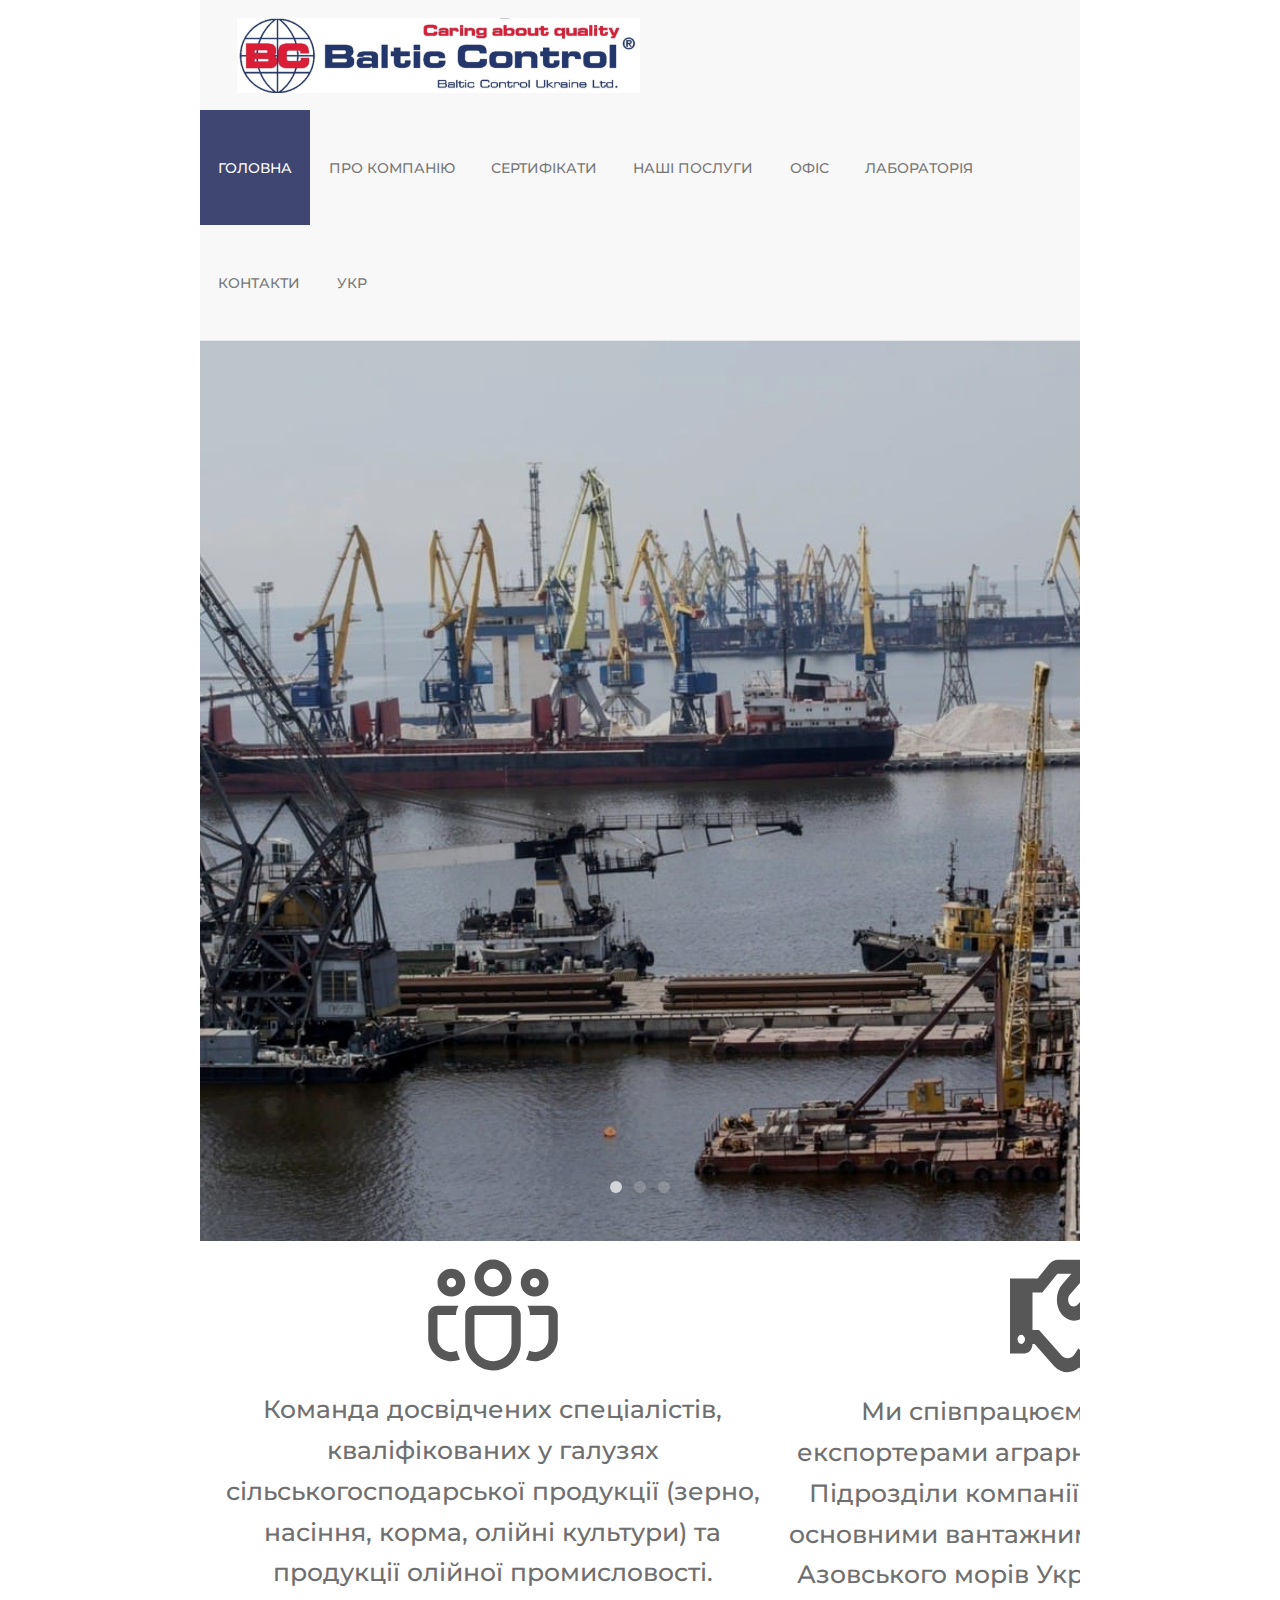
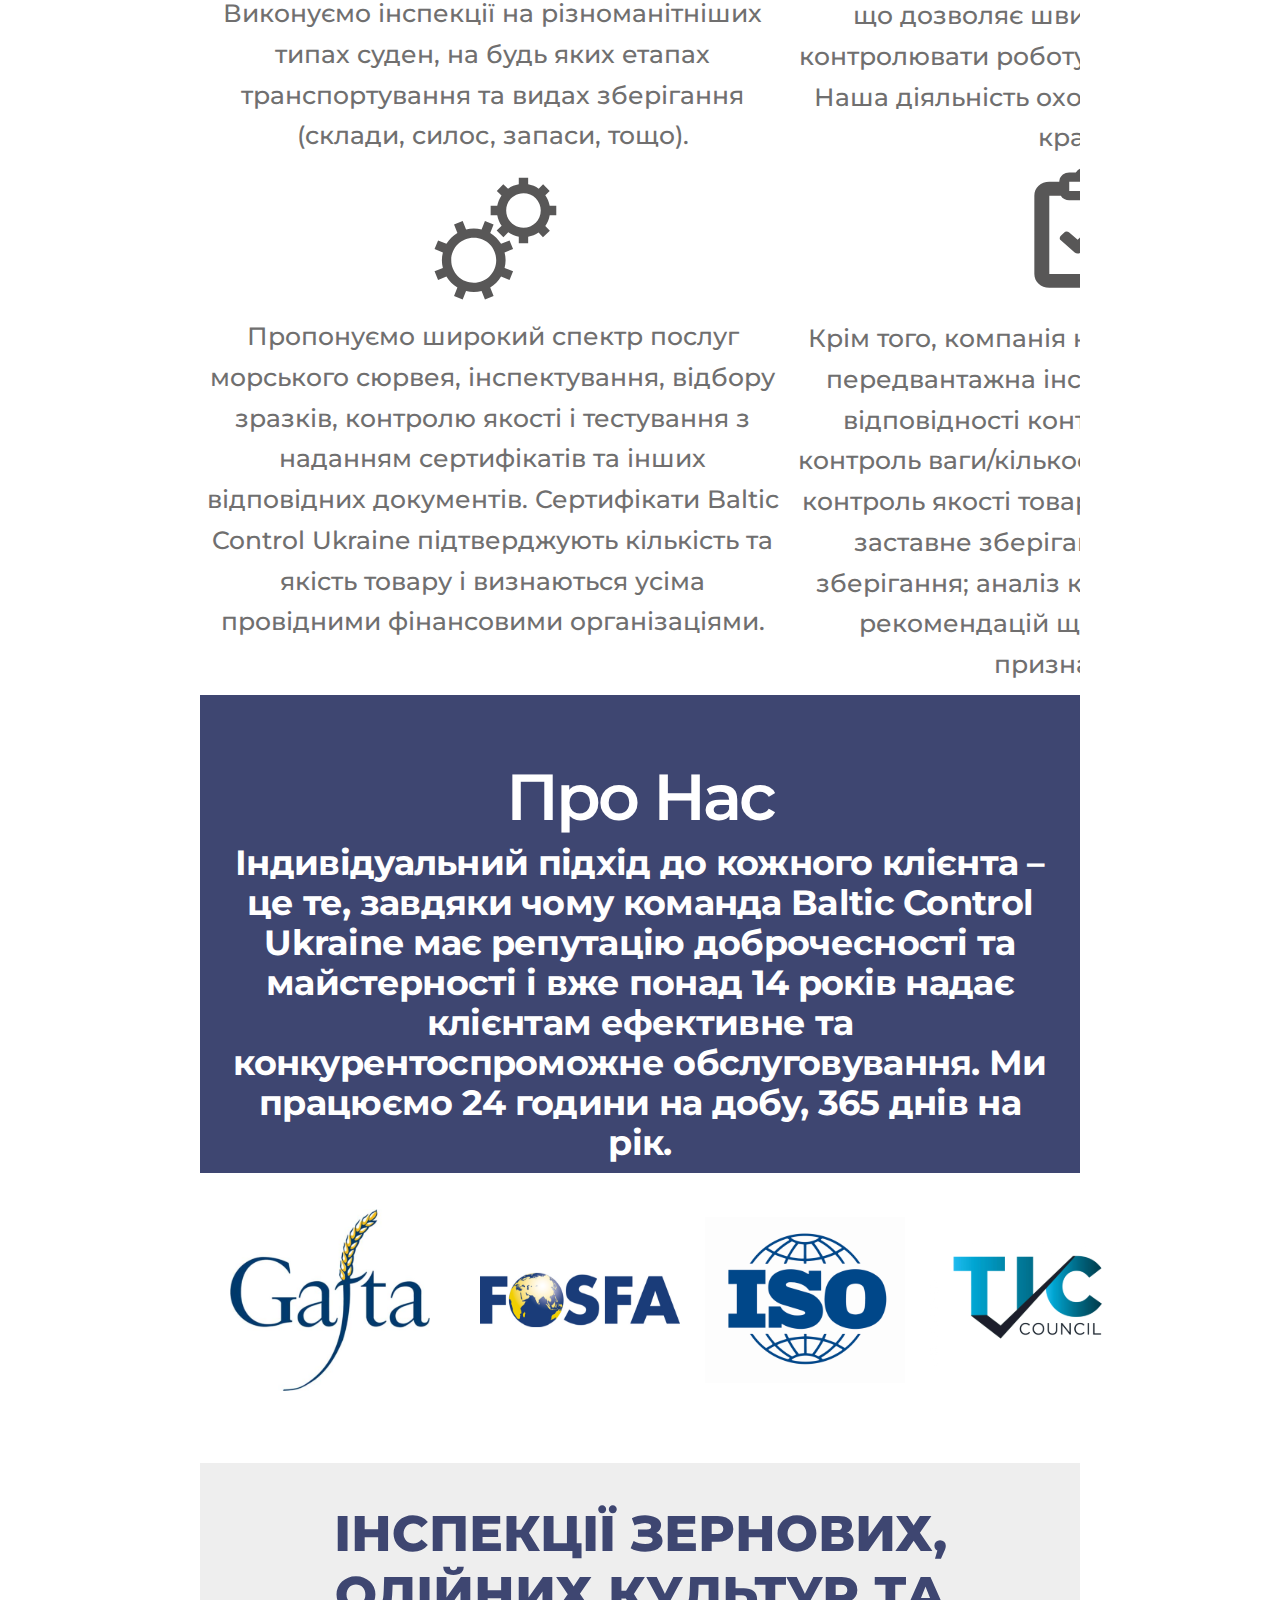
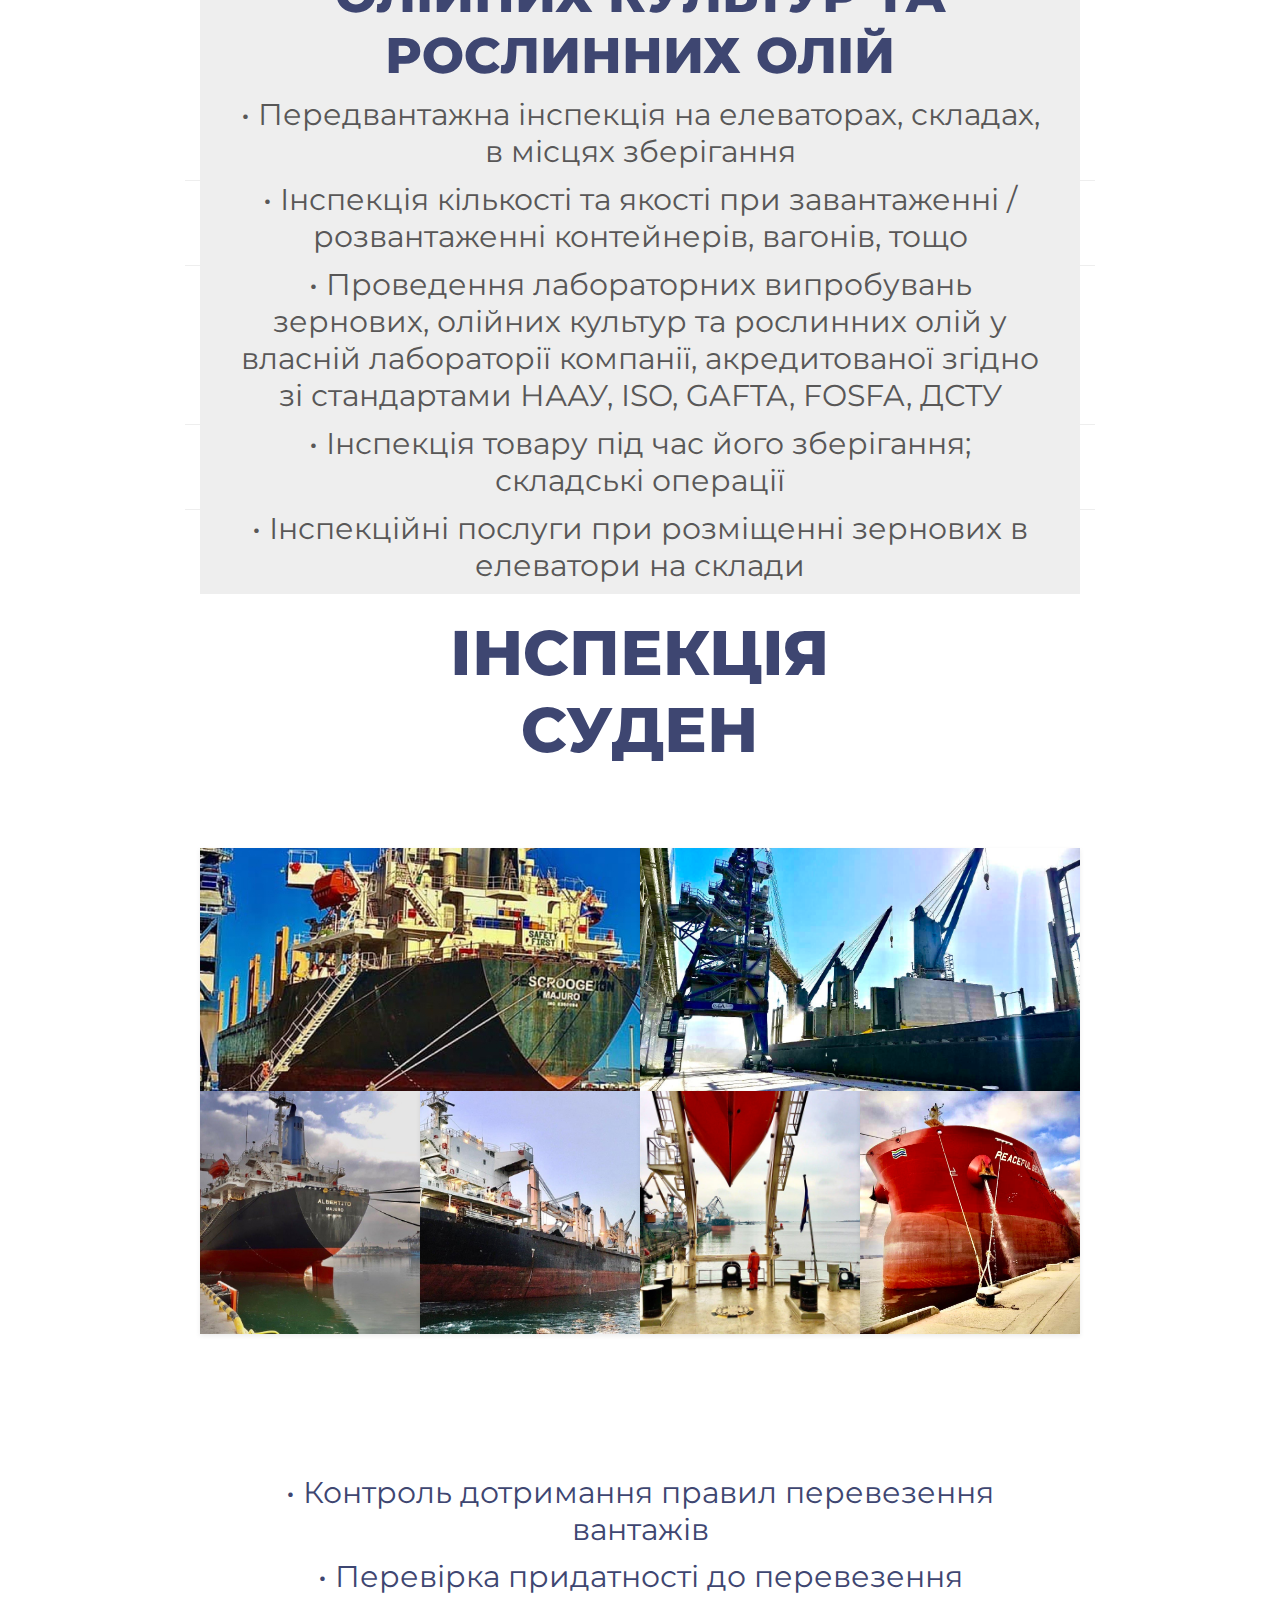
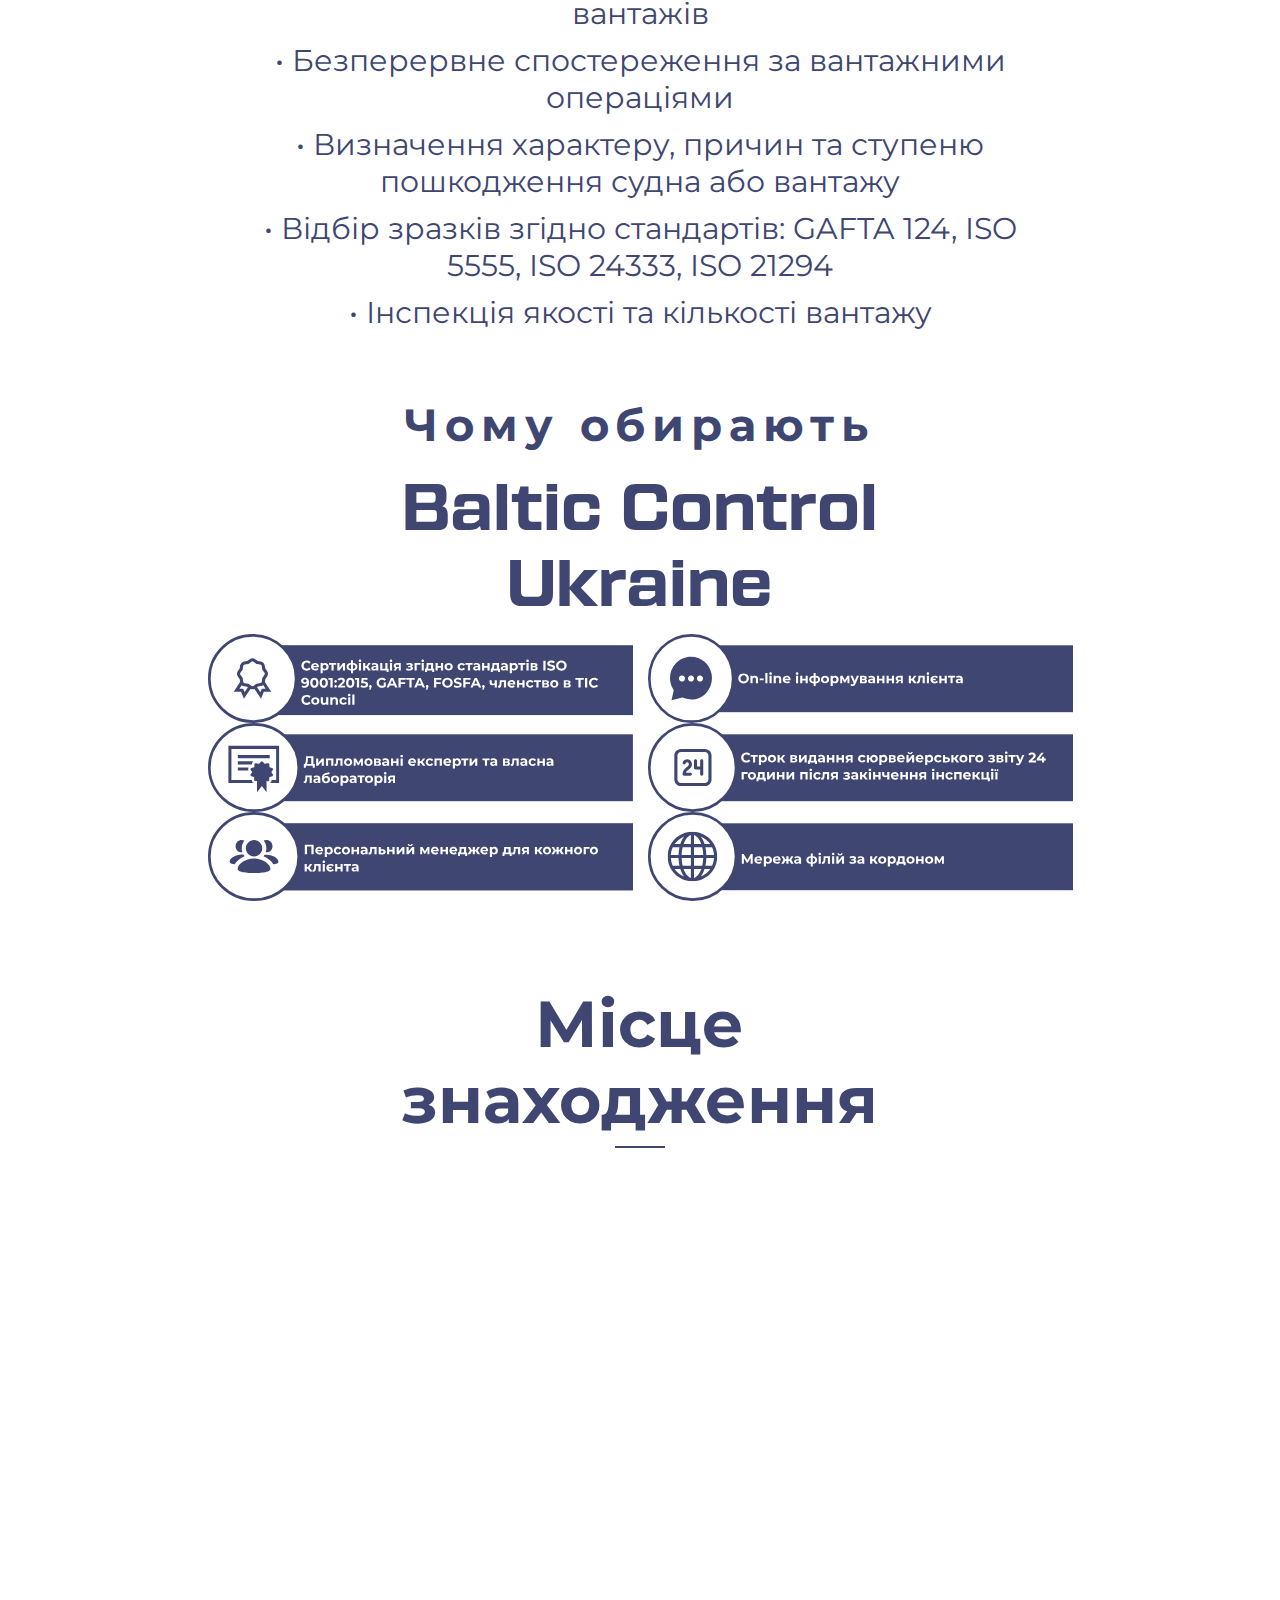
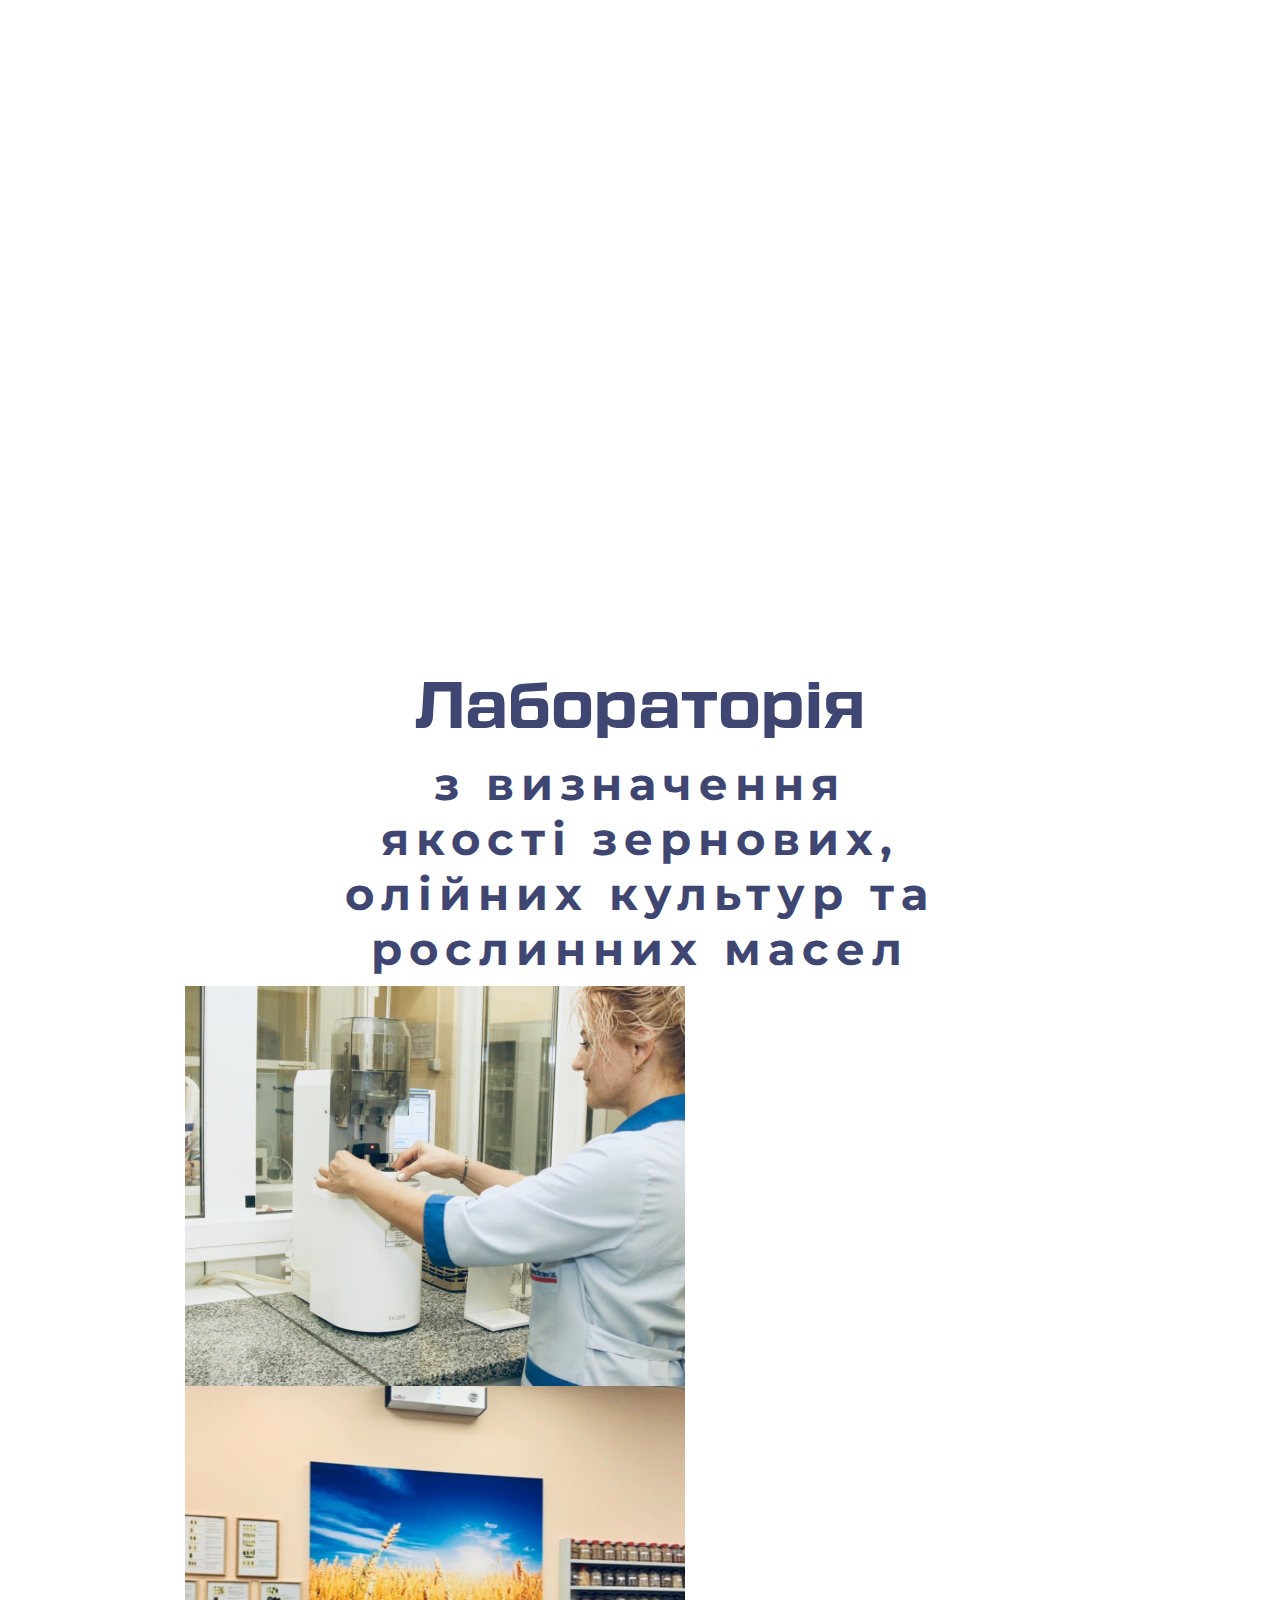
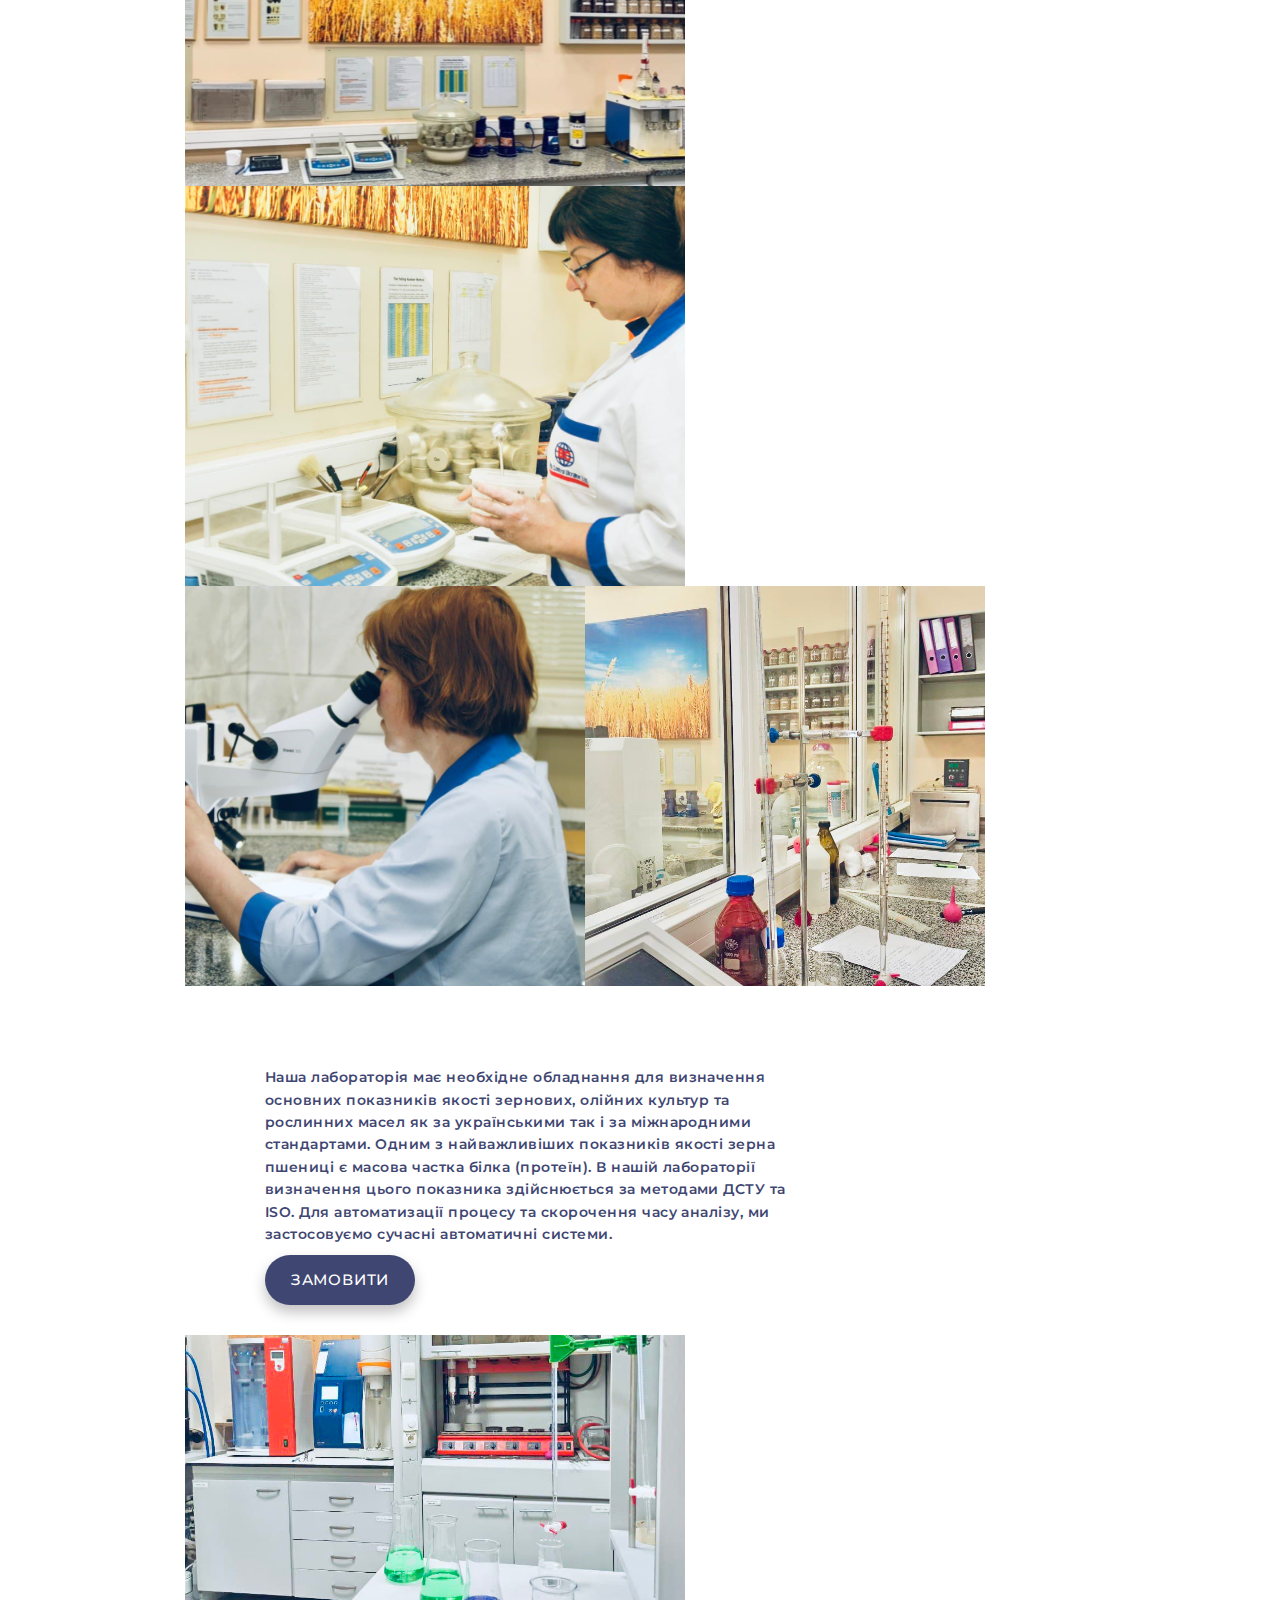
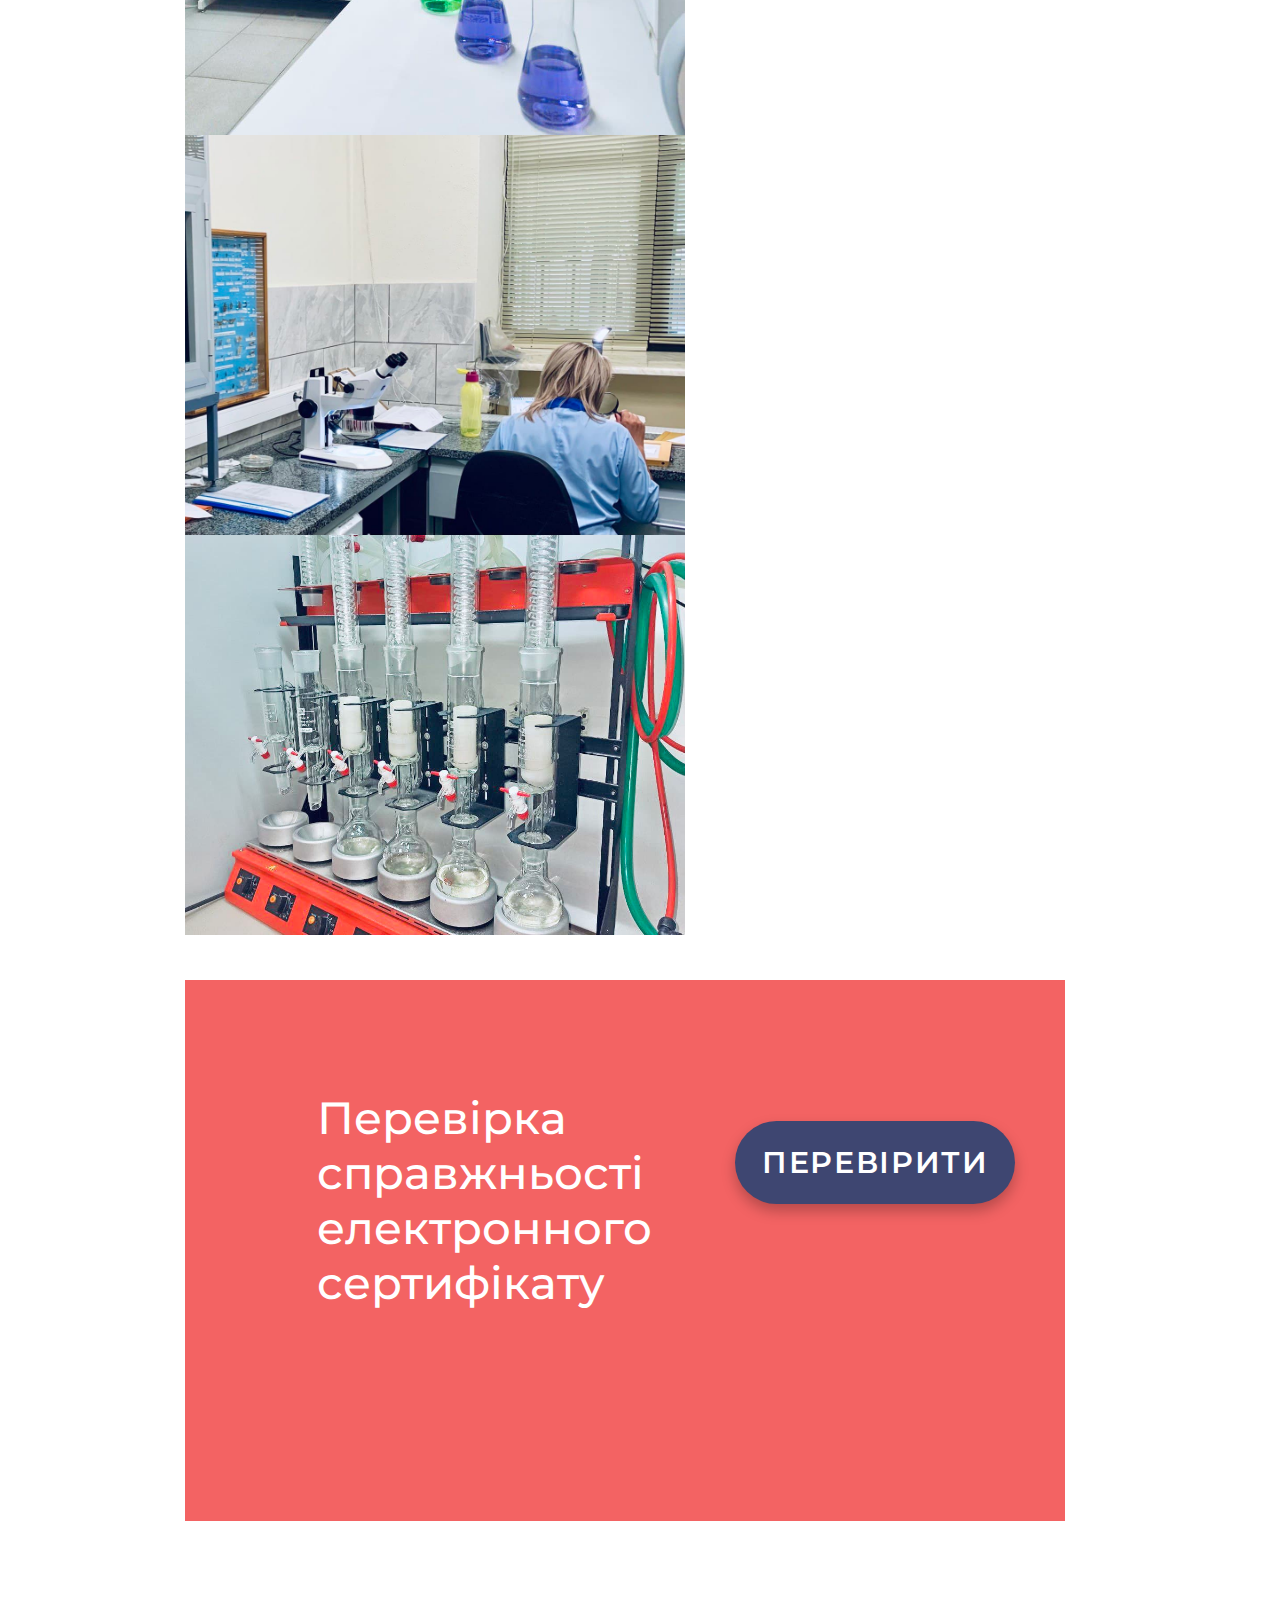
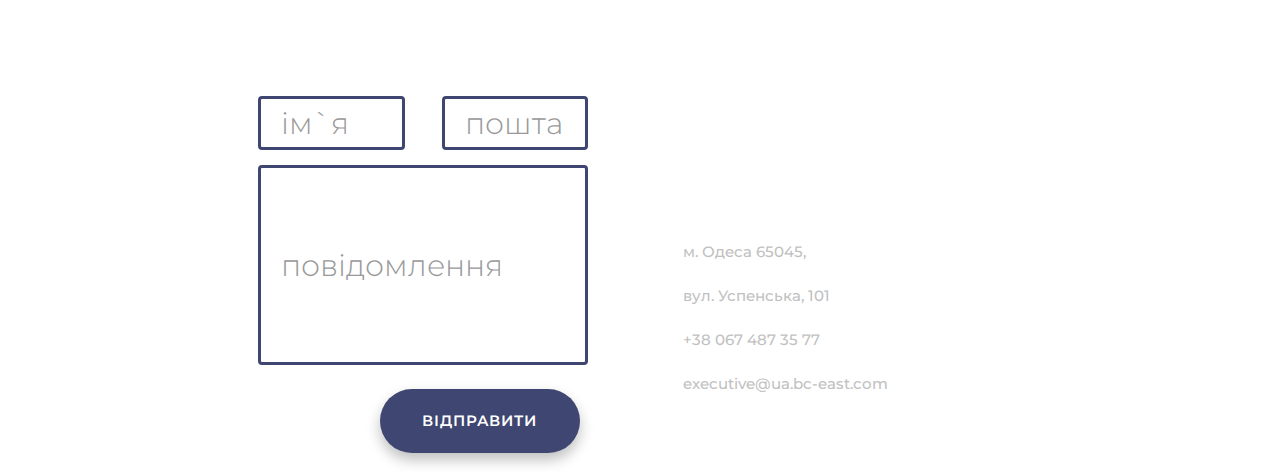
==== commit ab503ac2: "Add files via upload" ====
--- a/index.html
+++ b/index.html
@@ -286,7 +286,7 @@
 			<hr />
 			<p>• Інспекція товару під час його зберігання; складські операції</p>
 			<hr />
-			<p>• Інспекційні послуги при розміщенні зернових в елеватори, на склади</p>
+			<p>• Інспекційні послуги при розміщенні зернових в елеватори на склади</p>
 
 
 
@@ -655,4 +655,4 @@
 
 </body>
 
-</html>
+</html>--- a/css/mobile.css
+++ b/css/mobile.css
@@ -150,8 +150,13 @@
 }
 
 .check button{
-    width: 253px !important;
+    width: 200px !important;
+    height:54px !important;
     margin-left: 18%;
+}
+
+.check button a{
+    font-size: 18px !important;
 }
 
 .check{
--- a/css/style.css
+++ b/css/style.css
@@ -280,8 +280,10 @@
 .check button {
   margin-top: 11%;
   position: absolute;
-  width: 400px;
+  width: 280px;
   height: 83px;
+  box-shadow: 0px 7px 14px rgba(0, 0, 0, 0.25) !important;
+  border-radius: 104px !important;
 
 
   background: #3E4671;
@@ -293,7 +295,7 @@
   font-family: 'Montserrat', sans-serif !important;
   font-style: normal !important;
   font-weight: 600 !important;
-  font-size: 30px !important;
+  font-size: 30px;
   line-height: 173.9% !important;
   /* or 52px */
 
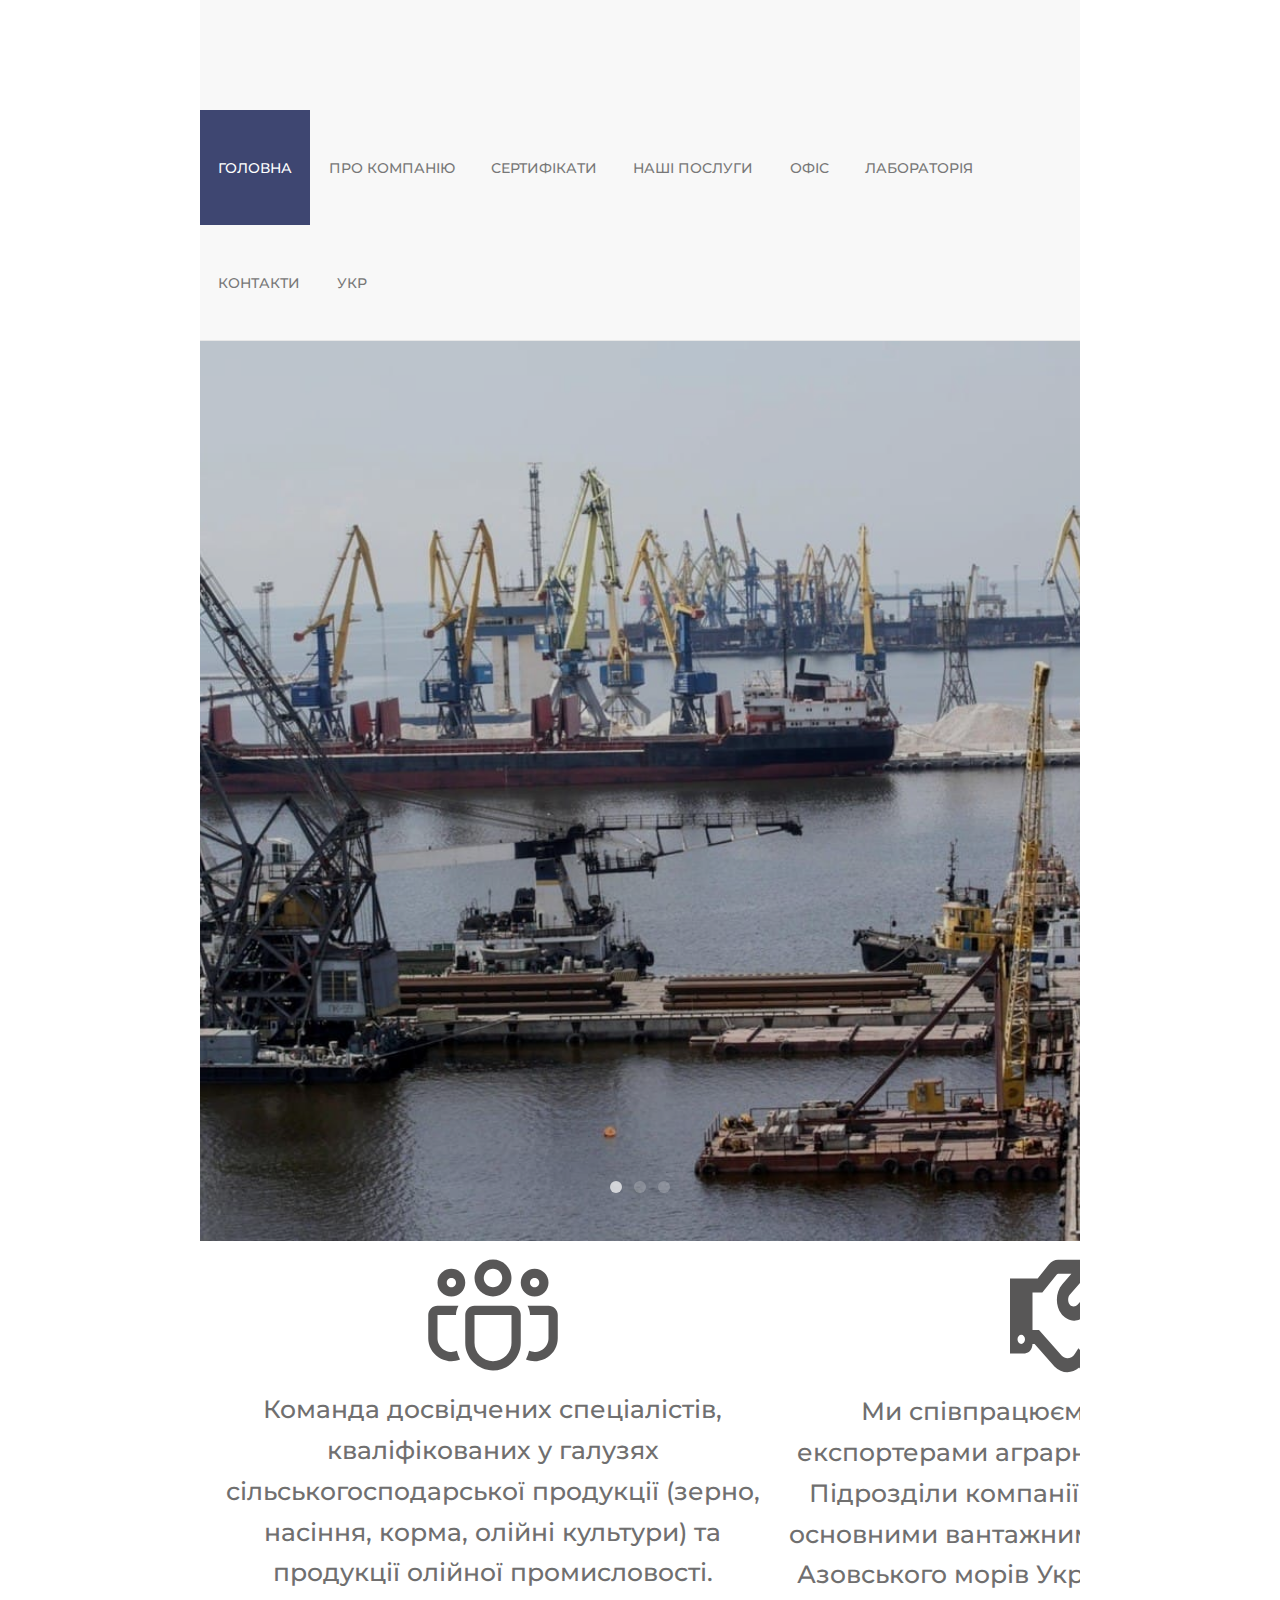
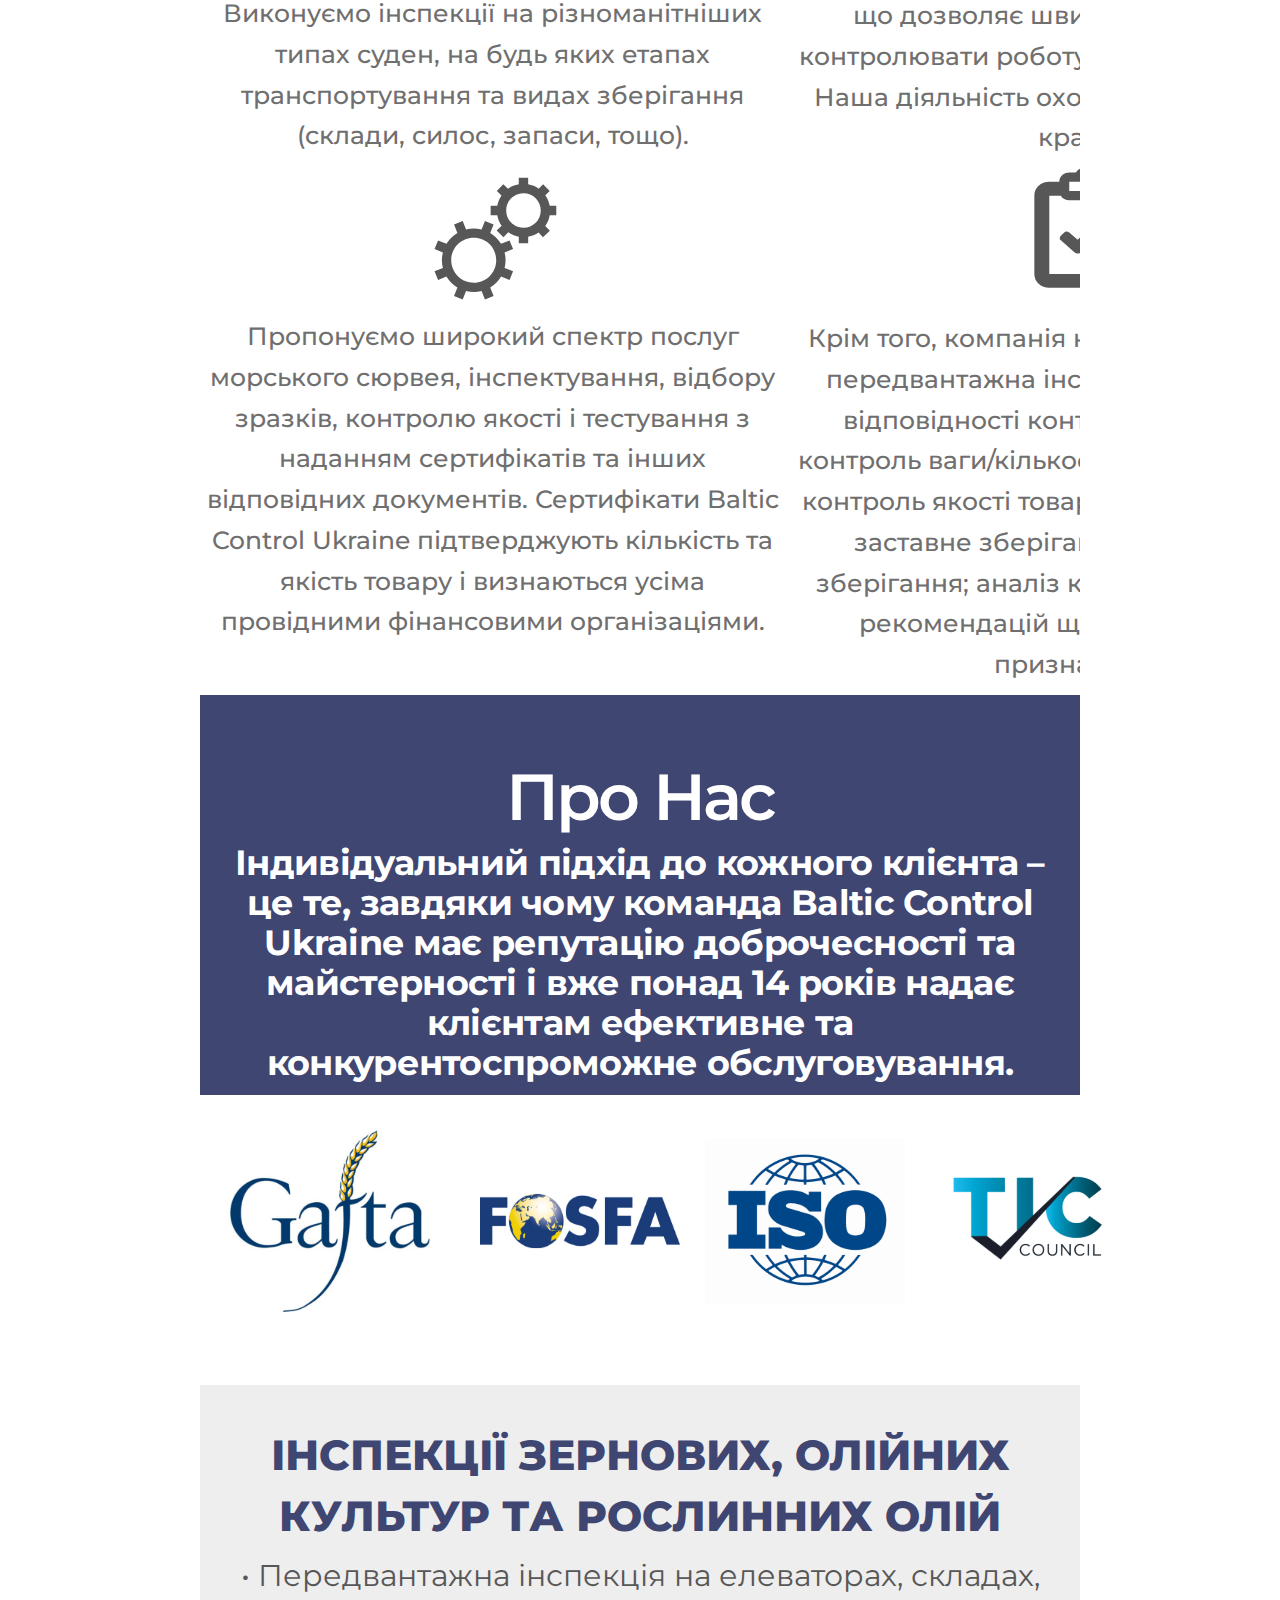
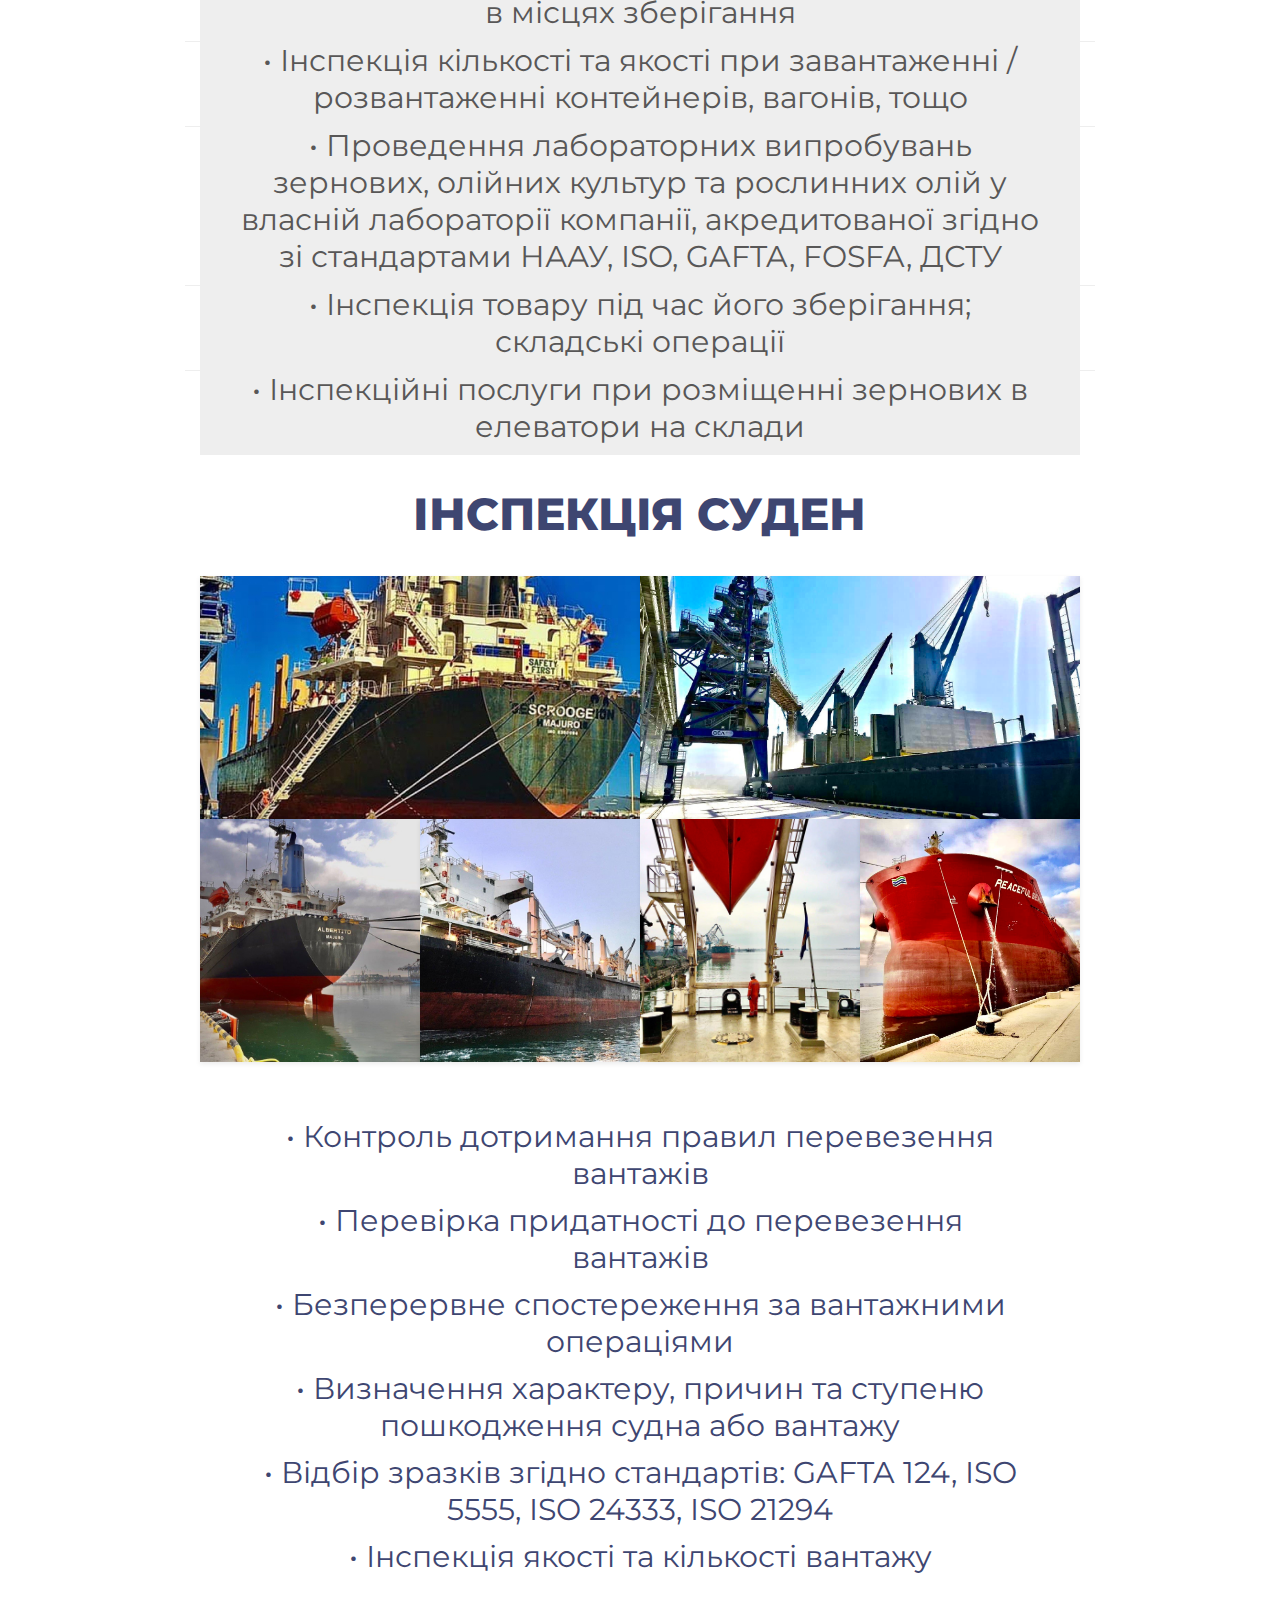
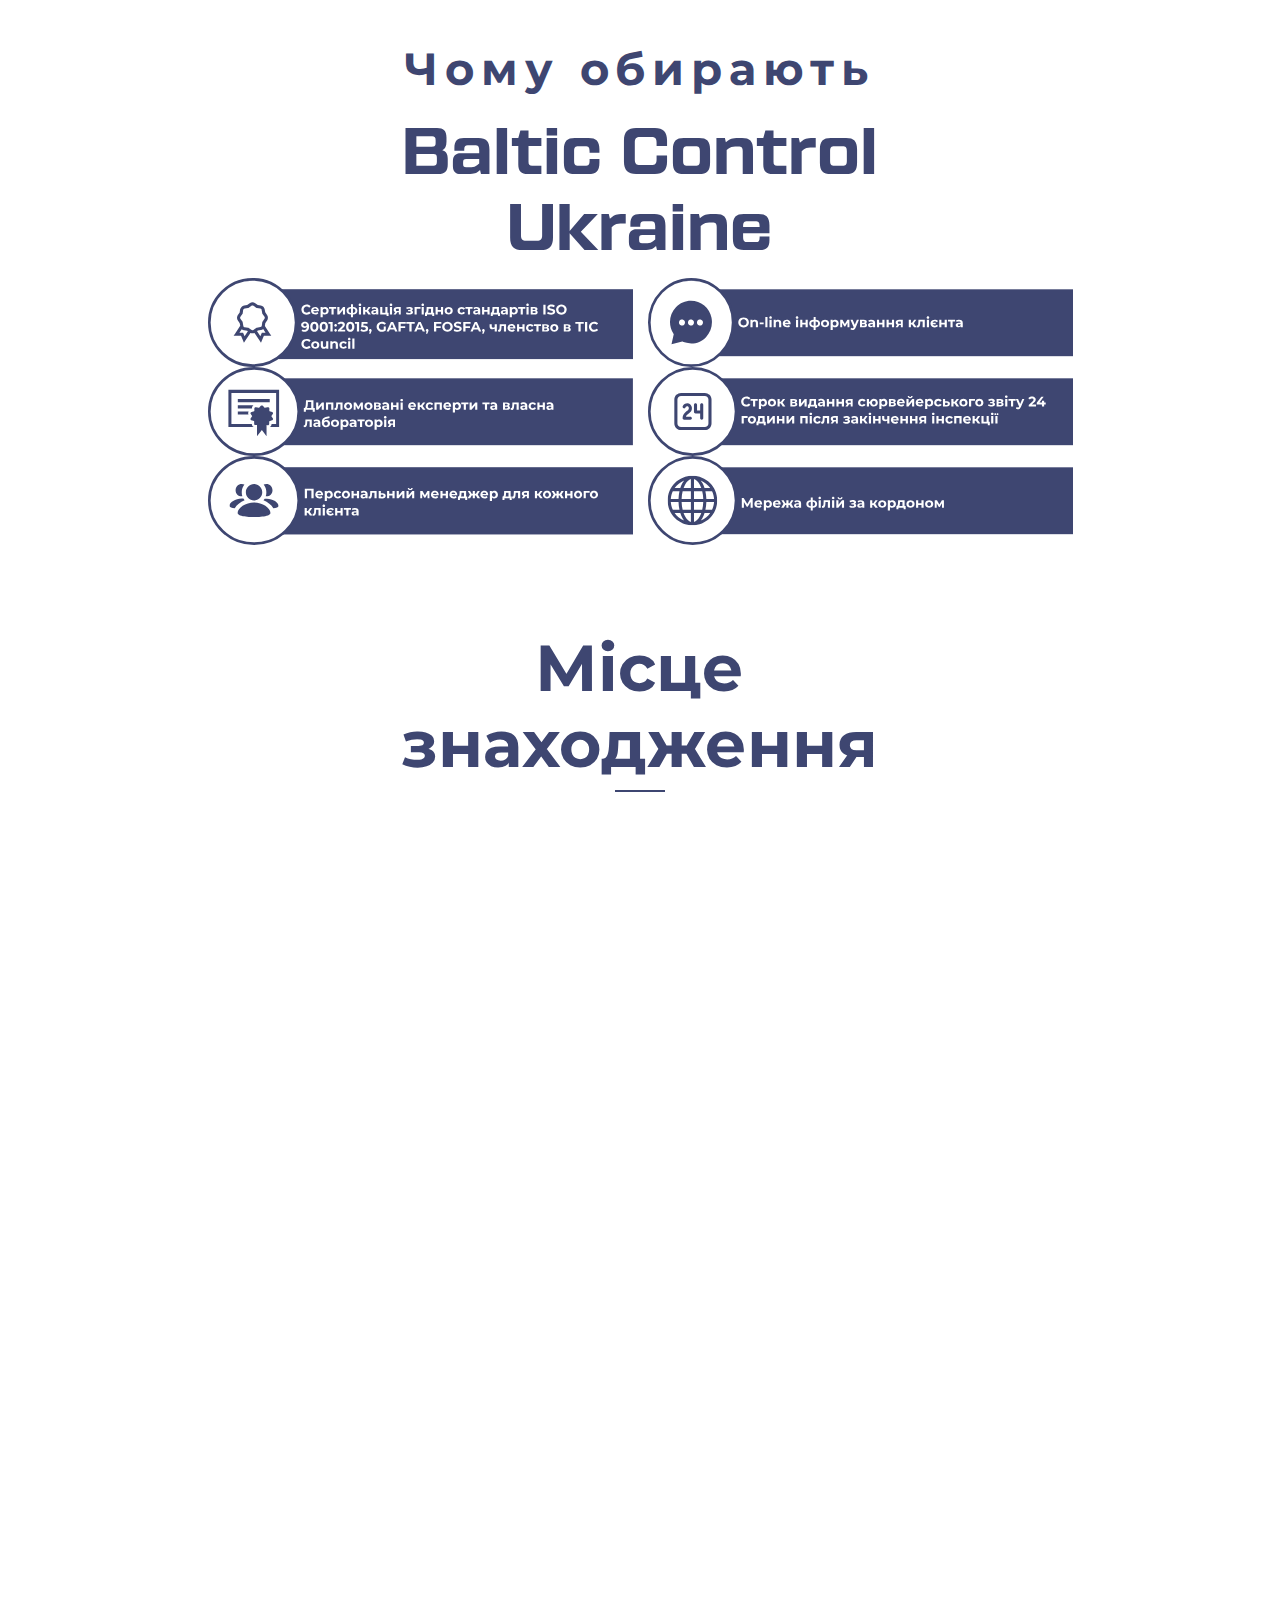
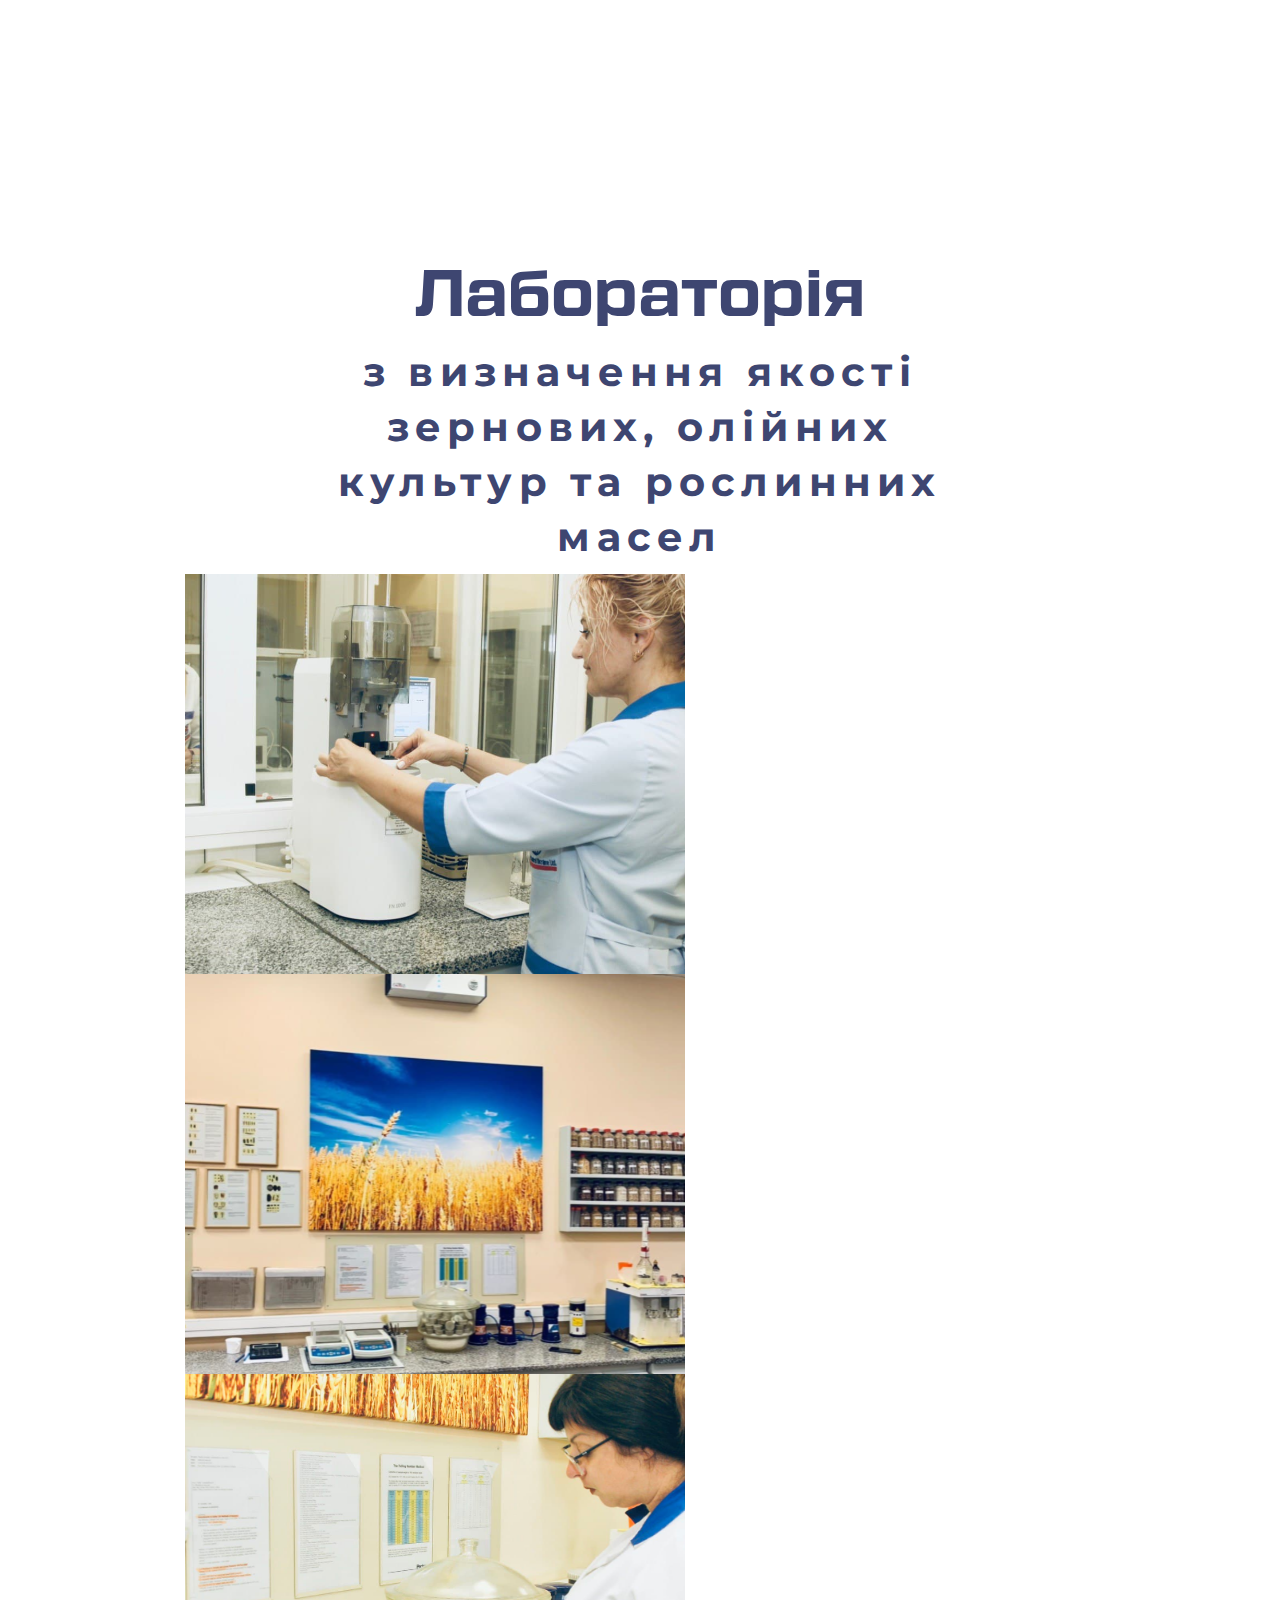
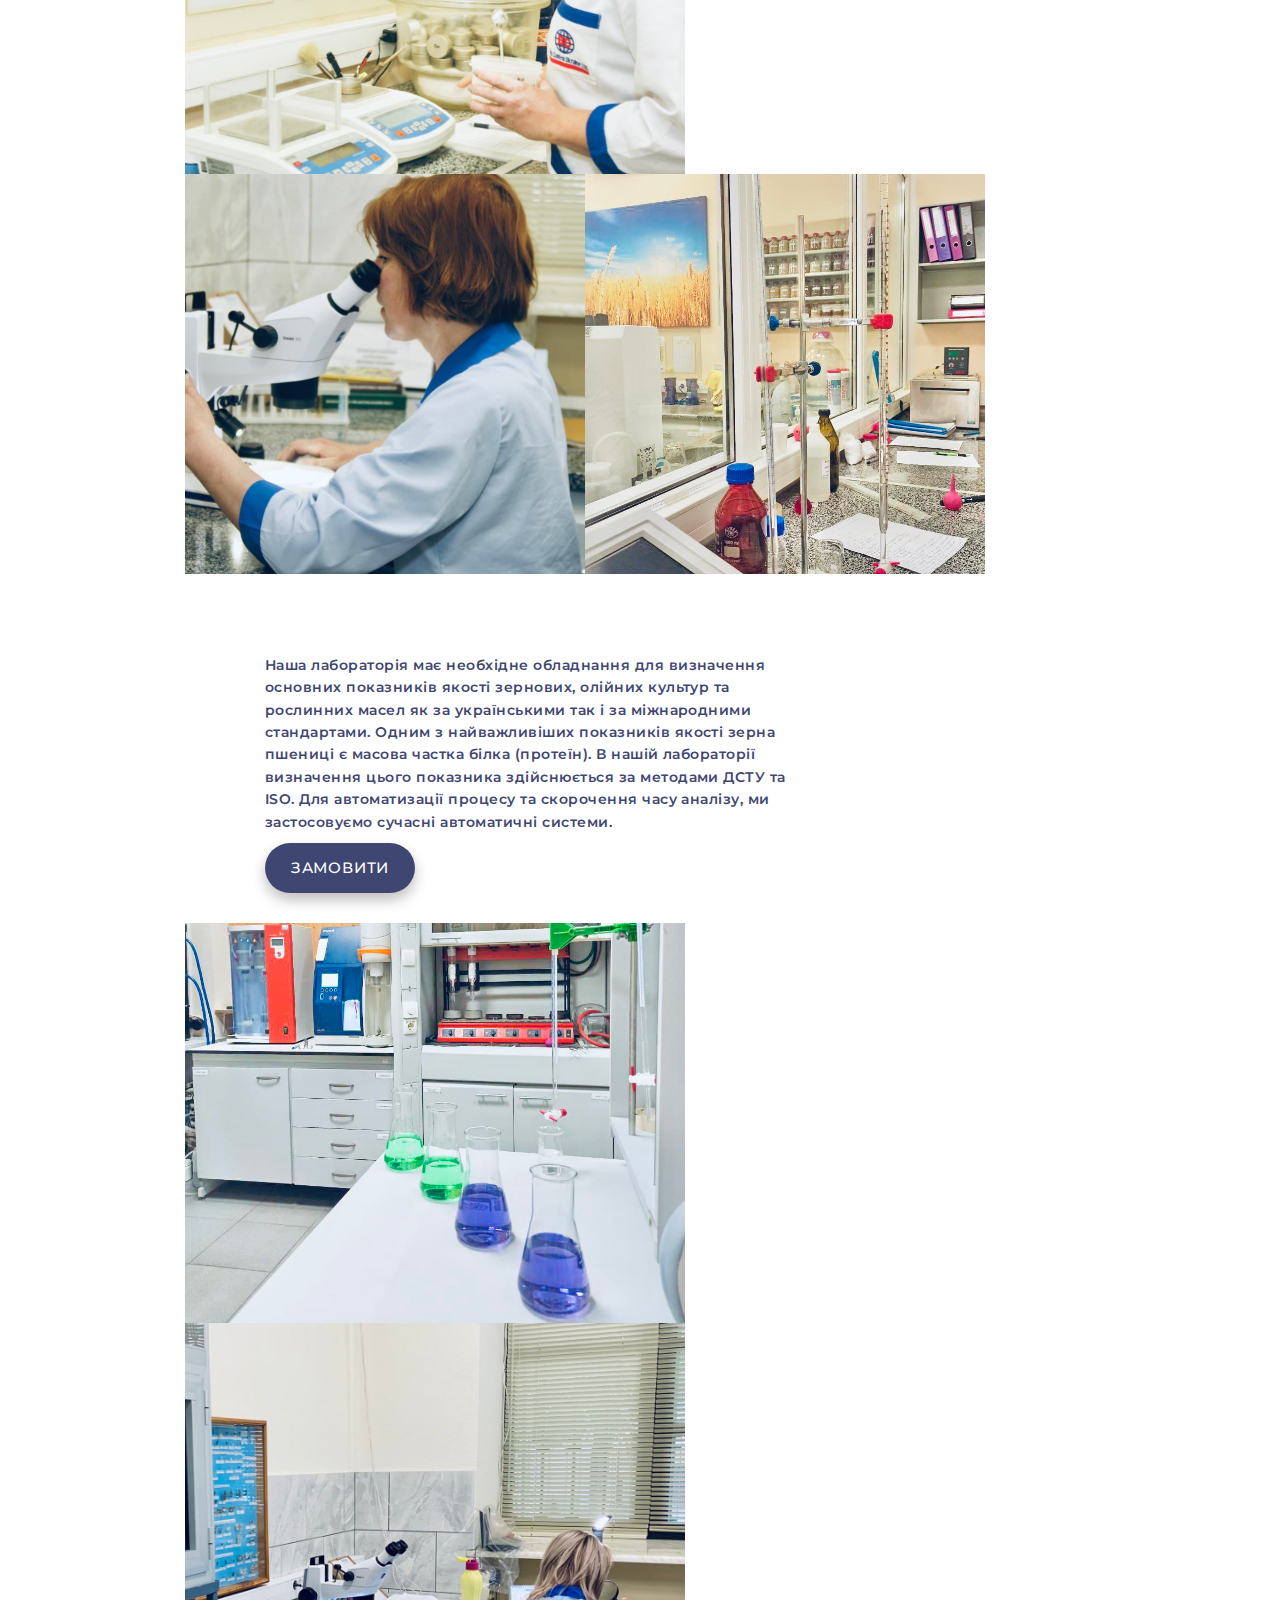
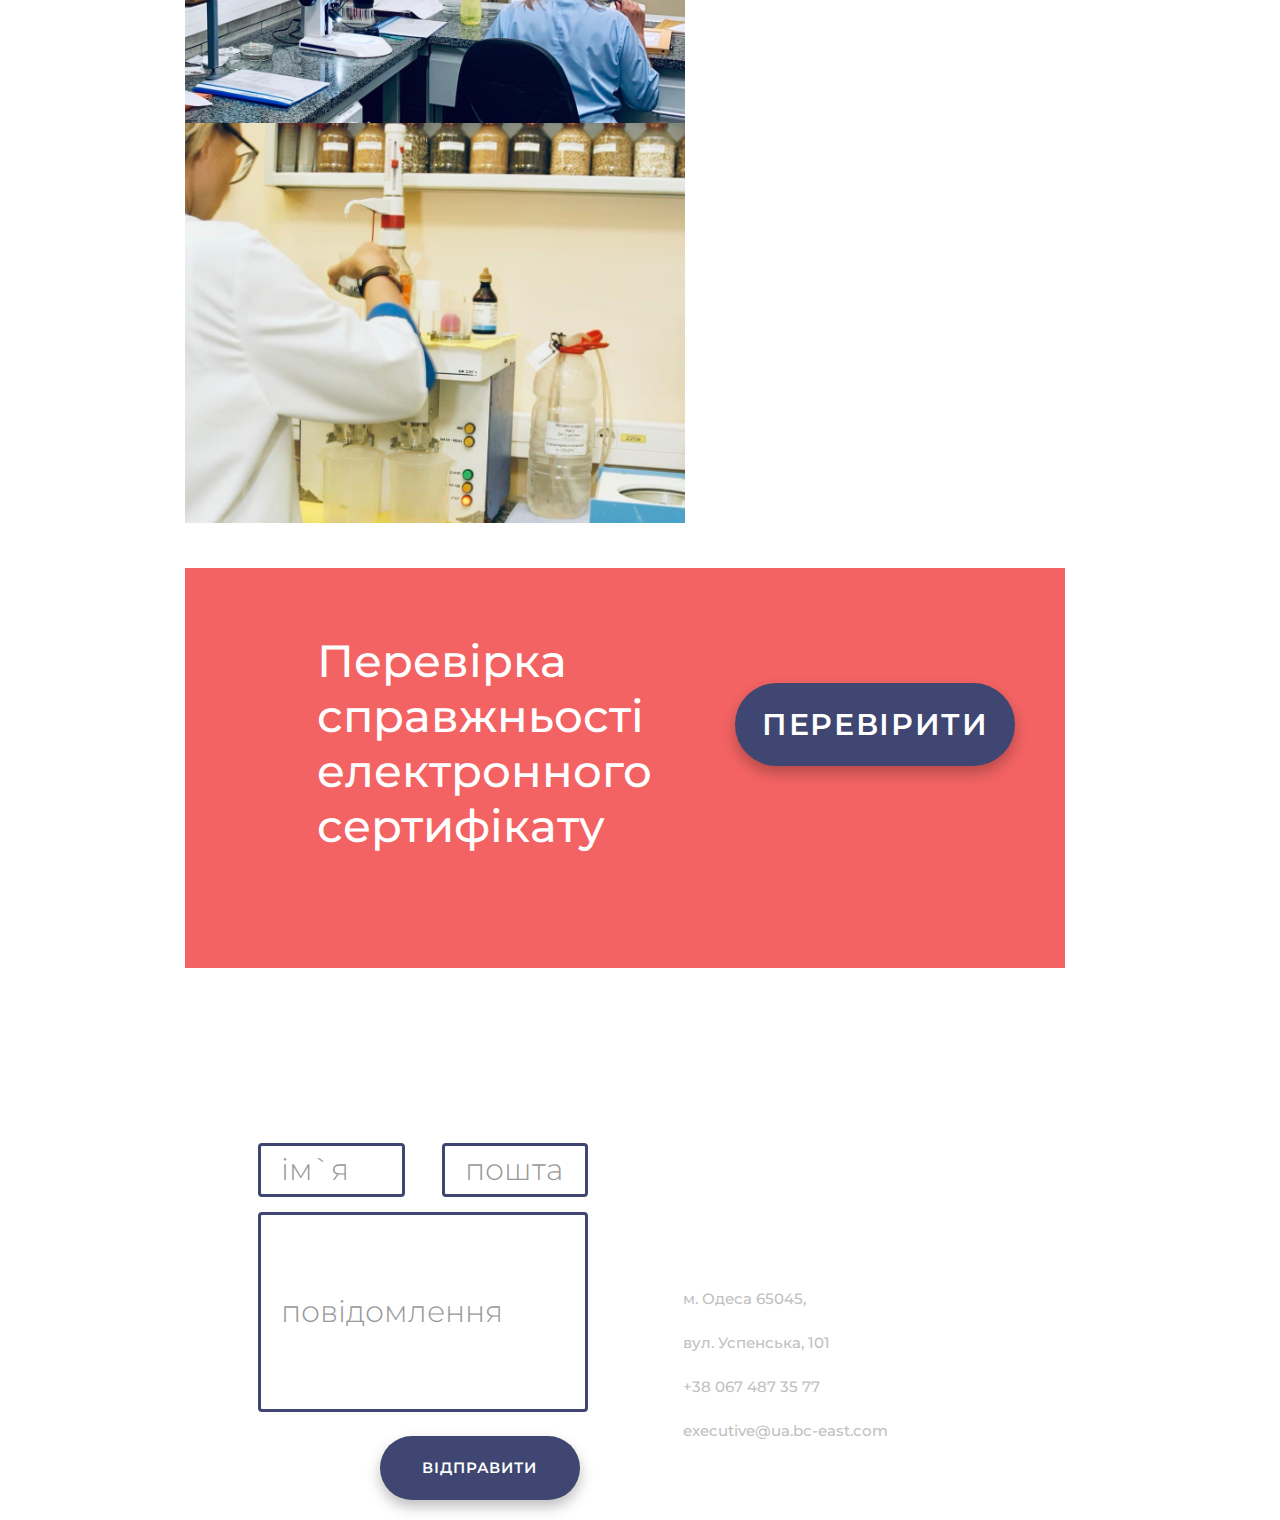
==== commit b2845d5c: "Add files via upload" ====
--- a/index.html
+++ b/index.html
@@ -8,16 +8,20 @@
 	<meta name="viewport" content="width=device-width, initial-scale=1">
 	<meta name="description" content="Baltic Control" />
 
+	<meta name="google-site-verification" content="5-y2svCvq6VU3RbQhEiI1MVONvw88_3k-zhdFDZA7wg" />
+
 
 
 	<link rel="shortcut icon" href="./img/logos/globeLogo.svg" type="image/png">
+
+
 
 
 	<link href="https://fonts.googleapis.com/css?family=Droid+Sans" rel="stylesheet">
 
 	<!-- Animate.css -->
 	<link rel="stylesheet" href="./css/animate.css">
-	<link rel="stylesheet" href="./css/mobile.css">
+	<link rel="stylesheet" href="./css/newmobile.css">
 	<!-- Icomoon Icon Fonts-->
 	<link href="https://fonts.googleapis.com/css2?family=Montserrat:wght@300;400;500;600;700;800&display=swap"
 		rel="stylesheet">
@@ -34,12 +38,18 @@
 	<!-- Flexslider -->
 	<link rel="stylesheet" href="./css/flexslider.css">
 	<!-- Theme style  -->
-	<link rel="stylesheet" href="./css/style.css">
+	<link rel="stylesheet" href="./css/newstyle.css">
 
 	<link rel="stylesheet" href="./fonts/TacticSans-Bld.woff">
 
+	<link rel="stylesheet" href="./css/inspect.css">
+
 	<!-- Modernizr JS -->
+	<script src="js/jquery.min.js"></script>
 	<script src="./js/modernizr-2.6.2.min.js"></script>
+
+	<script src="./js/jquery.validate.min.js"></script>
+	<script src="./js/script.js"></script>
 	<!-- FOR IE9 below -->
 	<!--[if lt IE 9]>
 	<script src="js/respond.min.js"></script>
@@ -56,7 +66,7 @@
 		<nav class="navbar navbar-default navbar-static-top row">
 			<div class="container-fluid">
 				<div class="navbar-header">
-					<a class="navbar-brand" href="#"><img src="./img/logos/logo.svg" alt="" srcset="" "></a>
+					<a class="navbar-brand" href="#"><img src="./img/logos/logo.png" alt="" srcset="" "></a>
 
 					<button type=" button" class="navbar-toggle" data-toggle="collapse" data-target=".navbar-collapse">
 						<span class="sr-only">Toggle navigation</span>
@@ -69,7 +79,31 @@
 					<li class="active"><a href="#main">ГОЛОВНА</a></li>
 					<li><a href="#about">ПРО КОМПАНІЮ</a></li>
 					<li><a href="#certificates">СЕРТИФІКАТИ</a></li>
-					<li><a href="#poslugi">НАШІ ПОСЛУГИ</a></li>
+					<li class="nav-item dropdown">
+                        <a class="nav-link dropdown-toggle" href="#" id="navbarDropdown" role="button"
+                            data-toggle="dropdown" aria-haspopup="true" aria-expanded="false">
+                            НАШІ ПОСЛУГИ
+                        </a>
+
+                        <div class="dropdown-menu" aria-labelledby="navbarDropdown">
+                            <a class="dropdown-item" href="./inspect-ua.html">Морська інспекція</a>
+                            <a class="dropdown-item" href="./inspect-ua.html">Інспекція сухих грузів</a>
+                            <a class="dropdown-item" href="./inspect-ua.html">Инспекція наливних грузів</a>
+                            <a class="dropdown-item" href="./inspect-ua.html">Послуги лабораторії</a>
+                        </div>
+                    </li>
+                    <li>
+                        <a href="./inspect-ua.html" class="inv-bar" style="padding:0px;">МОРСЬКА ІНСПЕКЦІЯ</a>
+                    </li>
+                    <li>
+                        <a href="./inspect-ua.html" class="inv-bar" style="padding:0px;">ІНСПЕКЦІЯ СУХИХ ВАНТАЖІВ</a>
+                    </li>
+                    <li>
+                        <a href="./inspect-ua.html" class="inv-bar" style="padding:0px;">ІНСПЕКЦІЯ НАЛИВНИХ ВАНТАЖІВ</a>
+                    </li>
+                    <li>
+                        <a href="./inspect-ua.html" class="inv-bar" style="padding:0px;">ПОСЛУГИ ЛАБОРАТОРІЇ</a>
+                    </li>
 					<li><a href="#office">ОФІС</a></li>
 					<li><a href="#laba">ЛАБОРАТОРІЯ</a></li>
 					<li><a href="#contacts">КОНТАКТИ</a></li>
@@ -78,17 +112,17 @@
 							data-toggle="dropdown" aria-haspopup="true" aria-expanded="false">
 							УКР
 						</a>
-						
-						<div class="dropdown-menu" aria-labelledby="navbarDropdown">
-							<a class="dropdown-item" href="#">РУ</a>
-							<a class="dropdown-item" href="#">ENG</a>
+
+						<div class="dropdown-menu dropdown-menu2" aria-labelledby="navbarDropdown">
+							<a class="dropdown-item" href="./ru.html">РУ</a>
+							<a class="dropdown-item" href="./eng.html">ENG</a>
 						</div>
 					</li>
-				<li>
-					<a href="#contacts" class="inv-bar" style="padding:0px;"> РУ</a>
-				</li>
-				
-				<li ><a href="#contacts" class="inv-bar" style="padding:0px;">ENG</a></li>
+					<li>
+						<a href="./ru.html" class="inv-bar" style="padding:0px;"> РУ</a>
+					</li>
+
+					<li><a href="./eng.html" class="inv-bar" style="padding:0px;">ENG</a></li>
 				</ul>
 
 			</div>
@@ -140,7 +174,7 @@
 			</div>
 		</div>
 
-		<div class="container cards">
+		<div class="container cards" id="about">
 
 
 			<div class="row">
@@ -204,7 +238,7 @@
 	</div>
 	</div>
 
-	<div class="third-block" id="about">
+	<div class="third-block" id="certificates">
 		<div class="col texts">
 			<div class="row text-center">
 				<h2>
@@ -216,14 +250,13 @@
 					Індивідуальний підхід до кожного клієнта
 					– це те, завдяки чому команда Baltic Control Ukraine має репутацію доброчесності та майстерності
 					і вже понад 14 років надає клієнтам ефективне та конкурентоспроможне обслуговування.
-					Ми працюємо 24 години на добу, 365 днів на рік.
 
 				</p>
 			</div>
 		</div>
 	</div>
 
-	<div class="certificates container text-center " id="certificates">
+	<div class="certificates container text-center ">
 		<div class="row lg2">
 			<div class="col-md-3 col-sm-6">
 				<img src="./img/logos/gafta.svg" alt="" class="logo1 lg2">
@@ -262,7 +295,7 @@
 			</div>
 		</div>
 
-		
+
 	</div>
 
 
@@ -536,7 +569,7 @@
 		<div class="pics-lab">
 			<div class="row">
 				<div class="col-md-4 img-col"><img src="./img/kollage2/kolDoc2.svg" alt=""></div>
-				<div class="col-md-4 img-col"><img src="./img/kollage2/kolDoc5.svg" alt=""></div>	
+				<div class="col-md-4 img-col"><img src="./img/kollage2/kolDoc5.svg" alt=""></div>
 				<div class="col-md-4 img-col"><img src="./img/kollage2/kolDoc4.jpg" alt=""></div>
 			</div>
 			<div class="row">
@@ -586,20 +619,20 @@
 
 		<div class="contacts row " id="contacts">
 			<div class="form-wrap col-md-6  col-md-offset-1">
-				<form class="forma">
+				<form class="forma" action="sender.php" method="post">
 
 					<div class="form-group col-md-4">
-						<input type="email" class="form-control" id="inputEmail4" placeholder="ім`я">
+						<input type="text"  class="form-control" id="inputEmail4" placeholder="ім`я" name="user_name" required>
 					</div>
 					<div class="form-group col-md-offset-1 col-md-4">
-						<input type="password" class="form-control" id="inputPassword4" placeholder="пошта">
+						<input type="email" class="form-control" id="inputPassword4" placeholder="пошта" name="user_email" required>
 					</div>
 					<div class="form-group  col-md-9">
 						<input type="text" class="form-control group1 align-top" id="inputAddress"
-							placeholder="повідомлення">
+							placeholder="повідомлення" name="user_message" required>
 					</div>
 					<div class="#">
-						<button type="submit" class="cont-button">
+						<button type="button" class="cont-button">
 							<span class="btn-lab-txt"
 								style="font-weight: 600 !important; ; font-style: normal;">ВІДПРАВИТИ</span>
 						</button>
@@ -615,8 +648,8 @@
 
 				<div class="row adress-desc col-md-3">
 					м. Одеса 65045,
-					<br /> 
-					
+					<br />
+
 					вул. Успенська, 101
 					<br />
 					+38 067 487 35 77
@@ -625,16 +658,18 @@
 				</div>
 			</div>
 
+			<div class="status"></div>
+
 		</div>
 
 
 
 		<div class="gototop js-top">
-			<a href="#" class="js-gotop"><img src="https://img.icons8.com/ios-filled/30/ffffff/up--v1.png"/></a>
+			<a href="#" class="js-gotop"><img src="https://img.icons8.com/ios-filled/30/ffffff/up--v1.png" /></a>
 		</div>
 
 		<!-- jQuery -->
-		<script src="js/jquery.min.js"></script>
+		
 		<!-- jQuery Easing -->
 		<script src="js/jquery.easing.1.3.js"></script>
 		<!-- Bootstrap -->
--- a/css/newmobile.css
+++ b/css/newmobile.css
@@ -0,0 +1,768 @@
+/* Smartphones (portrait and landscape) ----------- */
+
+@media only screen 
+and (min-device-width : 375px) 
+and (max-device-width : 480px) {
+
+
+    .cardIm2{
+        margin-left: 30px;
+    }
+
+}
+
+@media only screen 
+and (min-device-width : 320px) 
+and (max-device-width : 480px) {
+/* Styles */
+
+.navbar-brand img{
+    height: 57px !important;
+}
+
+.naming {
+    padding-left: 31px !important;
+    padding-top: 40px;
+}
+
+
+
+.cardIm2 {
+
+    width: 347px !important;
+    margin-top: 16px !important;
+}
+
+.n2 {
+    padding-top: 4% !important;
+}
+
+.naming p {
+    font-size: 16px !important;
+}
+.oneCard {
+    margin-bottom: 40px !important;
+    background: rgba(196, 196, 196, 0.2);
+}
+
+.buttonOrder {
+    margin-top: 0px !important;
+    margin-bottom: 40px !important;
+    width: 171px !important;
+    height: 57px !important;
+    margin-left: 28px !important;
+    background: #3E4671;
+    border-radius: 91px;
+    border: 0px !important;
+    font-family: "Montserrat", sans-serif;
+    font-style: normal;
+    font-weight: bold;
+    font-size: 18px !important;
+    line-height: 173.9%;
+    letter-spacing: -0.02em;
+    color: #FFFFFF;
+}
+
+.buttonOrder2 {
+    margin-top: 30px !important;
+    width: 171px !important;
+    height: 57px !important;
+    background: #3E4671;
+    border-radius: 91px;
+    border: 0px !important;
+    font-family: "Montserrat", sans-serif;
+    font-style: normal;
+    font-weight: bold;
+    font-size: 18px !important;
+    line-height: 173.9%;
+    letter-spacing: -0.02em;
+    color: #FFFFFF;
+}
+
+.naming h2 {
+    font-size: 19px !important;
+    line-height: 26px !important;
+    max-width: 276px;
+}
+
+.logo2{
+    margin-left: 40px !important;
+}
+
+
+.logo3{
+    margin-left: 40px !important;
+}
+.logo4{
+    margin-left: 40px !important;
+}
+
+.img-col img{
+    width: 105% !important;
+    height: auto !important;
+    
+}
+
+
+.ct1 {
+    font-size: 13px !important;
+    padding: 33px;
+}
+
+.inv-bar {
+    opacity: 1 !important;
+    height: auto !important;
+    margin: initial !important;
+    width: auto !important;
+    padding: 1.4em 1.3em !important;
+}
+
+.cont-button{
+    margin-right: 46% !important;
+}
+
+.navbar li a {
+    padding: 1.4em 1.3em !important;
+}
+
+.dropdown-menu{
+    opacity: 0 !important;
+    width: 0px !important;
+    height: 0px !important;
+    padding: 0 !important;
+    margin: 0 !important;
+}
+
+.gtco-secinsp{
+    padding: 0px !important;
+}
+
+
+.navbar-toggle {
+    position: relative;
+    float: right;
+    margin-right: 39px !important;
+    padding: 9px 10px;
+    margin-top: 27.5px !important;
+    margin-bottom: 10.5px;
+    background-color: transparent;
+    background-image: none;
+    border: 1px solid transparent;
+    border-radius: 4px;
+    /* align-self: center; */
+}
+
+.labor{
+    padding: 0px !important;
+}
+
+
+
+.lab{
+    margin-left:0px  !important;
+}
+
+.logo1{
+    width: 200px;
+}
+
+.navbar-brand {
+    margin-left: 2% !important;
+}
+
+.logo2{
+    width: 200px;
+}
+
+.logo3{
+    width: 200px;
+    padding-left: 0px !important;
+}
+
+.logo4{
+    width: 200px;
+    padding-left: 0px !important;
+}
+
+.inspect h2{
+    font-size: 16px !important;
+    line-height:30px !important;
+}
+
+.inspect p{
+    font-size: 14px !important;
+    line-height: 28px;
+}
+
+.sudno-txt p {
+    font-size: 13px !important;
+    line-height: 19px !important;
+}
+
+.navbar-toggle{
+    margin-top: 0;
+}
+
+.card-text{
+    font-size: 14px !important;
+    padding: 22px;
+}
+
+.check h2{
+    padding: 17px !important;
+  }
+
+
+
+.card-img-top{
+    width: 65px !important;
+}
+
+.texts{
+    margin-left: 0px !important;
+    margin-right:0px !important;
+}
+
+.texts div h2{
+    font-size: 35px;
+}
+
+.texts p{
+    font-size: 17px !important;
+    line-height:25px !important;
+}
+
+.logo1 {
+    padding-top: 50px;
+  }
+
+.insp-h h1{
+    font-size: 16px !important;
+    margin:0px !important;
+}
+
+.check button{
+    width: 200px !important;
+    height:54px !important;
+    margin-left: 25%;
+}
+
+.check button a{
+    font-size: 18px !important;
+}
+
+.check{
+    padding-left: 5% !important;
+    min-height: 290px !important;
+    
+}
+
+.gtco-heading {
+    margin-bottom: 0em !important;
+}
+
+.check h2{
+    font-family: 'Montserrat', sans-serif;
+    font-style: normal;
+    font-weight: 500;
+    font-size: 19px !important;
+    line-height: 55px;
+    padding-top: 15%;
+    color: #FFFFFF;
+    text-align: center !important;
+}
+
+.ch2{
+    font-size: 15px !important;
+}
+
+.info-poslugi div div h2 {
+    margin-top: 70px;
+    font-family: 'Montserrat', sans-serif;
+    font-style: normal;
+    font-weight: bold;
+    font-size: 30px !important;
+    line-height: 38px !important;
+    color: #3E4671;
+}
+
+.info-p {
+    font-family: 'Montserrat', sans-serif !important;
+    font-style: normal !important;
+    font-weight: 600 !important;
+    font-size: 20px !important ;
+    line-height: 25px !important;
+    text-align: center !important;
+    color: #3E4671 !important;
+    padding-left: 10px;
+    padding-right: 10px;
+}
+
+.h2span {
+    font-size: 14px !important;
+    padding: 32px;
+    letter-spacing: 0em !important;
+    line-height: 25px !important;
+    padding-top: 0px;
+    padding-bottom: 0px;
+    margin-bottom: 0px;
+    
+}
+
+.h2span2 {
+    font-family: 'Montserrat', sans-serif !important;
+    font-style: normal !important;
+    font-weight: bold !important;
+    font-size: 20px !important;
+    line-height: 0px !important;
+    text-align: center !important;
+    letter-spacing: 0px !important;
+    color: #3E4671 !important;
+}
+
+.h2main{
+    font-size: 25px !important;
+    padding-top: 0px !important;
+    margin-bottom: 0px !important;
+    margin-top: 0px !important;
+    height: 60px;
+
+}
+
+.map-fullscr iframe {
+    width: 100%;
+    height: 320px !important;
+}
+.logoz{
+    width: 130px !important;
+    opacity: 1 !important;
+    height:auto !important;
+    margin-top: 30px;
+    margin-left: 0px !important;
+    padding: 0px !important;
+  }
+
+  .lg2{
+      opacity: 0 !important;
+      height: 0 !important;
+
+  }
+
+.map-fullscr {
+    padding-bottom: 1em !important;
+    padding-top: 2em !important;
+}
+
+.gtco-hed2 {
+    padding-bottom: 0em !important;
+}
+
+.sudno-txt {
+    padding-top: 2em !important;
+    padding-bottom: 4em;
+}
+
+.cards2 img{
+    width: 300px !important;
+}
+
+.adress-texts {
+    padding-top: 0 !important;
+    padding-left: 53px;
+}
+.address {
+    font-family: 'Montserrat', sans-serif !important;
+    font-style: normal;
+    font-weight: 600;
+    font-size: 35px !important;
+    line-height: 67px;
+    color: #FFFFFF;
+}
+
+.adress-desc{
+    font-size: 21px !important;
+}
+
+.lab-text {
+    text-align: left;
+    padding-top: 40px;
+    font-family: 'Montserrat', sans-serif;
+    font-style: normal;
+    font-weight: 600;
+    font-size: 20px !important;
+    line-height: 130.4% !important;
+    letter-spacing: 0 !important;
+    color: #3E4671;
+    padding-left: 20px;
+
+
+    padding: 28px;
+    padding-right: 391px;
+}
+
+.lab-button {
+    background: #3E4671 !important;
+    box-shadow: 0px 7px 14px rgb(0 0 0 / 25%) !important;
+    border-radius: 104px !important;
+    width: 150px;
+    height: 50px;
+    border: none;
+    float: left;
+
+    margin-left: 20px;
+}
+
+.btn-lab-txt{
+    font-size: 18px !important;
+}
+
+
+.cont-button{
+    width: 180px !important;
+    height: 60px !important;
+}
+
+.slider-text-inner h2 {
+    font-family: 'TacticSans-Bld', sans-serif;
+    font-size: 39px !important;
+}
+
+.check {
+    /* width: 100%; */
+    width: auto !important;
+}
+
+.contacts {
+    width: auto  !important;
+}
+
+.lab-button {
+    background: #3E4671 !important;
+    box-shadow: 0px 7px 14px rgb(0 0 0 / 25%) !important;
+    border-radius: 104px !important;
+    width: 197px !important;
+    height: 54px !important;
+    border: none;
+    float: left;
+    margin-bottom: 20px;
+}
+
+.forma{
+    padding-top: 175px;
+    padding-left: 20px;
+    padding-right: 20px;
+}
+.cont-button{
+    margin-left: 10% !important;
+}
+
+li a{
+    color: #fff !important;
+    background-color: #3E4671 !important;
+}
+
+.globeLogo{
+    height: 100px !important;
+    width: 150px !important;
+}
+}
+
+
+
+/* Smartphones (landscape) ----------- */
+@media only screen 
+and (min-width : 320px) and (max-width :768px){
+/* Styles */
+body{
+    padding: 0px !important;
+}
+}
+
+/* Smartphones (portrait) ----------- */
+@media only screen 
+and (max-width : 320px) {
+/* Styles */
+}
+
+/* iPads (portrait and landscape) ----------- */
+@media only screen 
+and (min-device-width : 768px) 
+and (max-device-width : 1024px) {
+/* Styles */
+
+
+.naming {
+    padding-left: 40px !important;
+    padding-top: 40px;
+}
+
+.logo2{
+    padding-left: 50px 
+    ;
+}
+
+.logo3{
+    padding-left: 50px !important;
+}
+
+.logo4{
+    padding-left: 50px !important;
+}
+
+body {
+    font-size: 11px !important;
+    
+}
+
+.globeLogo{
+    width: 135px !important;
+}
+
+#gtco-hero .flexslider .slider-text>.slider-text-inner h2 {
+    font-size: 63px !important;
+    font-weight: 300;
+    color: #fff;
+}
+
+.navbar-brand img{
+    height: 48px !important;
+}
+
+.navbar  li a{
+    padding: 3.4em 1.3em !important;
+}
+
+.logo1 {
+    padding-top: 50px;
+  }
+  .adress-desc{
+    font-size: 18px !important;
+    line-height: 44px !important;
+}
+
+.lab{
+    margin-left:0px  !important;
+}
+
+.img-col-solo img {
+    width: 400px !important;
+    height: auto;
+    object-position: center;
+}
+
+.address {
+    font-family: 'Montserrat', sans-serif !important;
+    font-style: normal;
+    font-weight: 600;
+    font-size: 40px !important;
+    line-height: 67px;
+    color: #FFFFFF;
+}
+
+}
+
+/* iPads (landscape) ----------- */
+@media only screen 
+and (min-device-width : 768px) 
+and (max-device-width : 1024px) 
+and (orientation : landscape) {
+/* Styles */    
+    body {
+        font-size: 12px !important;
+        padding: 0 50px !important;
+    }
+
+    .cardIm2 {
+        width: 381px !important;
+        margin-top: 113px !important;
+    }
+    .cardIm {
+        width: 100%;
+    }
+    
+
+    .navbar li a {
+        padding: 2.7em 0.7em !important;
+    }
+
+    .texts {
+        text-align: center;
+    }
+
+    .texts p{
+        font-size: 26px !important;
+    }
+
+    .texts h2{
+        font-size: 50px !important;
+    }
+
+    .logo1{
+        padding-top: 0px !important;
+        width: 200px !important;
+    }
+
+    .logo2{
+        padding-left: 0px !important;
+        width: 200px;
+    }
+    
+    .logo3{
+        padding-left: 0px !important;
+        width: 200px;
+    }
+    
+    .logo4{
+        padding-left: 0px !important;
+        width: 200px;
+    }
+
+    
+
+
+    .info-poslugi div div h2 {
+        margin-top: 70px;
+        font-family: 'Montserrat', sans-serif;
+        font-style: normal;
+        font-weight: bold;
+        font-size: 35px !important;
+        line-height: 38px !important;
+        color: #3E4671;
+    }
+    
+    .info-p {
+        font-family: 'Montserrat', sans-serif !important;
+        font-style: normal !important;
+        font-weight: 600 !important;
+        font-size: 25px !important ;
+        line-height: 25px !important;
+        text-align: center !important;
+        color: #3E4671 !important;
+        padding-left: 10px;
+        padding-right: 10px;
+    }
+
+    .info-poslugi{
+        height: 312px !important;
+    }
+
+
+
+    .img-col-solo img {
+        width: 500px   !important;
+        height: auto;
+        object-position: center;
+    }
+
+    .cards2 img {
+        width: 291px !important;
+    }
+
+}
+
+/* iPads (portrait) ----------- */
+@media only screen 
+and (min-device-width : 768px) 
+and (max-device-width : 1024px) 
+and (orientation : portrait) {
+/* Styles */
+
+    
+}
+
+
+
+/* Desktops and laptops ----------- */
+@media only screen 
+and (min-width : 1224px) {
+/* Styles */
+}
+
+/* Large screens ----------- */
+@media only screen 
+and (min-width : 1824px) {
+/* Styles */
+
+    .lab-container {
+        padding-left: 6% !important;
+    }
+}
+
+/* iPhone 4 ----------- */
+@media
+only screen and (-webkit-min-device-pixel-ratio : 1.5),
+only screen and (min-device-pixel-ratio : 1.5) {
+/* Styles */
+}
+
+@media only screen and (max-device-width : 1440px){
+    .img-col-solo img {
+        height: auto;
+        object-position: center;
+    }
+
+    .cardIm2 {
+        padding: 44px;
+        width: 445px;
+        margin-top: 88px;
+    }
+
+    .img-col img {
+        height: auto;
+    }
+    .lab-text {
+        text-align: left;
+        font-family: 'Montserrat', sans-serif;
+        font-style: normal;
+        font-weight: 600;
+        font-size: 14px !important;
+        line-height: 160.4%;
+        letter-spacing: 0.035em;
+        color: #3E4671;
+    }
+
+    .logo1{
+        width: 200px;
+        padding-left: 0px !important;
+        margin-left: 30px;
+    }
+    
+    .logo2{
+        width: 200px;
+        padding-left: 0px !important;
+        margin-left: 85px;
+    }
+    
+    .logo3{
+        width: 200px;
+        padding-left: 0px !important;
+        margin-left: 115px;
+    }
+    
+    .logo4{
+        width: 200px;
+        padding-left: 0px !important;
+        margin-left: 145px;
+    }
+
+    .certificates .col-md-3{
+        width: 16.66667% !important;
+    }
+
+    .cards2 img{
+        width: 425px;
+    }
+
+    .adress-desc {
+        font-family: 'Montserrat', sans-serif !important;
+        font-style: normal;
+        font-weight: 500;
+        font-size: 15px !important;
+        line-height: 44px !important;
+        color: #C1C1C1;
+    }
+
+
+
+    
+}--- a/css/newstyle.css
+++ b/css/newstyle.css
@@ -0,0 +1,3064 @@
+@font-face {
+  font-family: "TacticSans-Bld";
+  font-style: normal;
+  font-weight: 400;
+  /* Браузер сначала попробует найти шрифт локально */
+  src:
+    url("../fonts/TacticSans-Bld.woff") format("woff");
+}
+
+body {
+  font-family: 'Montserrat', sans-serif;
+  font-weight: 300;
+  color: #3E4671 !important;
+  background: #fff;
+  font-size: 14px;
+  overflow-x: hidden;
+  padding: 0 200px;
+  background-attachment: fixed;
+  background-position: center;
+  background-repeat: no-repeat;
+  background-size: cover;
+
+}
+
+html {
+  overflow-x: hidden;
+}
+
+h1 {
+  font-family: 'Montserrat', sans-serif !important;
+  font-style: normal !important;
+  font-weight: 800 !important;
+  font-size: 63px;
+  line-height: 77px !important;
+  color: #3E4671 !important;
+  text-align: center !important;
+
+}
+
+.navbar-brand {
+  height: auto;
+
+  margin-left: 5% !important;
+}
+
+.navbar-brand img {
+  height: 75px;
+}
+
+.navbar li a {
+  padding: 3.4em 1.3em;
+}
+
+.navbar-default .navbar-nav>.active>a,
+.navbar-default .navbar-nav>.active>a:hover,
+.navbar-default .navbar-nav>.active>a:focus {
+  background-color: #3E4671 !important;
+  color: #fff !important;
+}
+
+.icon img {
+  width: 150px;
+  height: 150px;
+}
+
+.columns {
+  height: 200px;
+}
+
+.columns__container {
+  column-count: 2;
+}
+
+.columns__item {
+  page-break-inside: avoid;
+  display: inline-block;
+
+  margin-bottom: 16px;
+}
+
+.columns__item:last-child {
+  margin-bottom: 0;
+}
+
+.sec1 {
+  background-image: url(./img/cards/cardCertificate.svg);
+  background-repeat: no-repeat;
+  background-size: cover;
+  background-position: center;
+  display: inline-block;
+}
+
+.item {
+  display: flex;
+  justify-content: center;
+  align-items: center;
+  background-color: blue;
+  border-radius: 3px;
+  padding: 20px 0;
+}
+
+
+.main-nav {
+  position: relative;
+  z-index: 2;
+  display: block;
+  float: right;
+}
+
+.lab-button {
+  background: #3E4671 !important;
+  box-shadow: 0px 7px 14px rgba(0, 0, 0, 0.25) !important;
+  border-radius: 104px !important;
+  width: 150px;
+  height: 50px;
+  border: none;
+  float: left;
+
+}
+
+
+hr{
+  margin: 0 !important;
+}
+
+.cont-button {
+  background: #3E4671 !important;
+  box-shadow: 0px 7px 14px rgba(0, 0, 0, 0.25) !important;
+  border-radius: 104px !important;
+  width: 200px;
+  height: 64px;
+  border: none;
+  float: right;
+  margin-top: 2%;
+  margin-right: 27%;
+  margin-bottom: 20px;
+}
+
+.form-control {
+  text-align: top;
+  border: 3px solid #3E4671 !important;
+  font-size: 30px !important;
+}
+
+.group1 {
+  height: 200px !important;
+}
+
+.check {
+  min-height: 400px;
+  margin-top: 45px;
+  background: #F36363;
+  height: auto;
+  padding-left: 15%;
+}
+
+
+.map-fullscr {
+  padding-bottom: 4em;
+}
+
+.map-fullscr iframe {
+  width: 100%;
+  height: 950px;
+
+}
+
+.check h2 {
+  font-family: 'Montserrat', sans-serif;
+  font-style: normal;
+  font-weight: 500;
+  font-size: 45px;
+  line-height: 55px;
+  padding-top: 6%;
+  color: #FFFFFF;
+
+}
+
+.info-poslugi {
+  background-color: #fff;
+  height: auto;
+  min-height: 458px;
+}
+
+.info-poslugi div div h2 {
+  margin-top: 70px;
+  font-family: 'Montserrat', sans-serif;
+  font-style: normal;
+  font-weight: bold;
+  font-size: 55px;
+  line-height: 67px;
+  /* identical to box height */
+
+
+  color: #3E4671;
+}
+
+.info-p {
+  font-family: 'Montserrat', sans-serif t;
+  font-style: normal;
+  font-weight: 600;
+  font-size: 35px;
+  line-height: 56px;
+  text-align: center;
+
+  color: #3E4671;
+}
+
+.info-texts {
+  height: auto;
+}
+
+.contacts {
+  background-image: url("../img/bgs/contactBg.svg");
+  height: auto;
+  background-attachment: fixed;
+  background-position: center;
+  background-repeat: no-repeat;
+  background-size: cover;
+}
+
+.adress-desc {
+  font-family: 'Montserrat', sans-serif !important;
+  font-style: normal;
+  font-weight: 500;
+  font-size: 21px;
+  line-height: 54px;
+  /* or 154% */
+
+
+  color: #C1C1C1;
+}
+
+.pics-lab .row{
+  width: 100%;
+}
+
+.check {
+
+  width: 100%;
+}
+.contacts {
+
+  width: 100%;
+}
+
+.lab {
+  margin-right: auto;
+  padding-left: auto;
+  padding-right: auto;
+}
+
+.img-col {
+  padding-left: 0px !important;
+  padding-right: 0px !important;
+  width: auto;
+}
+
+.img-col-solo {
+  padding-left: 0px !important;
+  padding-right: 0px !important;
+  width: auto;
+}
+
+.forma {
+  padding-top: 175px;
+}
+
+.address {
+  font-family: 'Montserrat', sans-serif !important;
+  font-style: normal;
+  font-weight: 600;
+  font-size: 45px;
+  line-height: 67px;
+
+  color: #FFFFFF;
+}
+
+
+
+.check button {
+  margin-top: 9%;
+  position: absolute;
+  width: 280px;
+  height: 83px;
+  box-shadow: 0px 7px 14px rgba(0, 0, 0, 0.25) !important;
+  border-radius: 104px !important;
+
+
+  background: #3E4671;
+  box-shadow: 0px 0px 14px 12px rgba(0, 0, 0, 0.25);
+  border: none;
+}
+
+.check button a {
+  font-family: 'Montserrat', sans-serif !important;
+  font-style: normal !important;
+  font-weight: 600 !important;
+  font-size: 30px;
+  line-height: 173.9% !important;
+  /* or 52px */
+
+  letter-spacing: 0.055em !important;
+
+  color: #FFFFFF !important;
+  display: flex;
+  align-items: center;
+  justify-content: center;
+}
+
+.btn-lab-txt {
+  font-family: 'Montserrat', sans-serif;
+  font-style: normal;
+  font-weight: 600;
+  font-size: 15px;
+  line-height: 173.9%;
+  /* or 42px */
+  display: flex;
+  align-items: center;
+  justify-content: center;
+
+  letter-spacing: 0.055em;
+
+  color: #FFFFFF;
+}
+
+.lab-text {
+  text-align: left;
+  font-family: 'Montserrat', sans-serif;
+  font-style: normal;
+  font-weight: 600;
+  font-size: 16px;
+  line-height: 160.4%;
+  letter-spacing: 0.035em;
+  color: #3E4671;
+
+}
+
+.btn-lab-txt a{
+  color: #FFFFFF !important;
+}
+
+.slider-text-inner h2 {
+  font-family: 'TacticSans-Bld', sans-serif;
+  font-size: 90px;
+}
+
+.lab-container {
+  padding-left: 5%;
+  padding-top: 5em;
+}
+
+
+.img-col img {
+  width: 500px;
+  height: 400px;
+  object-fit: cover;
+  object-position: center;
+}
+
+.img-col-solo img {
+  width: 600px;
+  height: auto;
+}
+
+.js-gotop img{
+  padding-top: 20%;
+}
+
+.inv-bar {
+  opacity: 0;
+  width: 0px;
+  height: 0px;
+  padding: 0px;
+  margin: 0px !important;
+}
+
+
+
+.labor {
+  width: 700px;
+  padding: 80px;
+}
+
+.globeLogo {
+  width: 230px;
+  height: 293px;
+  margin-left: auto;
+  margin-right: auto;
+}
+
+
+.logo-gtco {
+  width: 420px !important;
+  height: 70px !important;
+  margin-bottom: 20px;
+  margin-top: 20px;
+  float: left;
+}
+
+#page {
+  position: relative;
+  overflow-x: hidden;
+  width: 100%;
+  height: 100%;
+  -webkit-transition: 0.5s;
+  -o-transition: 0.5s;
+  transition: 0.5s;
+}
+
+.offcanvas #page:after {
+  -webkit-transition: 2s;
+  -o-transition: 2s;
+  transition: 2s;
+  position: absolute;
+  top: 0;
+  right: 0;
+  bottom: 0;
+  left: 0;
+  z-index: 101;
+  background: rgba(0, 0, 0, 0.7);
+  content: "";
+}
+
+.navbar {
+  margin-bottom: 0px;
+  height: auto;
+}
+
+.texts {
+  margin-left: 350px;
+  margin-right: 350px;
+  text-align: center;
+}
+
+
+a {
+  font-family: 'Montserrat', sans-serif;
+  font-weight: 500;
+  color: #3E4671;
+  -webkit-transition: 0.5s;
+  -o-transition: 0.5s;
+  transition: 0.5s;
+}
+
+.gtco-heading h2:before {
+  position: absolute;
+  bottom: 0;
+  content: "";
+  width: 50px;
+  margin-left: -25px;
+  height: 2px;
+  left: 50%;
+  background: #3E4671 !important;
+}
+
+#gtco-hero .flexslider .flex-direction-nav a.flex-prev {
+  opacity: 1 !important;
+  left: 5px !important;
+  background: transparent !important;
+}
+
+#gtco-hero .flexslider .flex-direction-nav a.flex-next {
+  background: transparent !important;
+}
+
+a:hover,
+a:active,
+a:focus {
+  color: #FF5126;
+  outline: none;
+  text-decoration: none;
+}
+
+
+
+
+
+h1,
+h2,
+h3,
+h4,
+h5,
+h6,
+figure {
+  color: #000;
+  font-family: "Droid Sans", Arial, sans-serif;
+  font-weight: 400;
+}
+
+::-webkit-selection {
+  color: #fff;
+  background: #FF5126;
+}
+
+::-moz-selection {
+  color: #fff;
+  background: #FF5126;
+}
+
+::selection {
+  color: #fff;
+  background: #FF5126;
+}
+
+.gtco-container {
+  position: relative;
+  padding-left: 15px;
+  padding-right: 15px;
+}
+
+.navigation-baltic {
+  position: relative;
+  float: left;
+  width: 100%;
+}
+
+
+.gtco-nav {
+  position: fixed;
+  margin-bottom: 0;
+  z-index: 9999999;
+  width: 100%;
+  background: #fff;
+  -moz-box-shadow: 0px 1px 3px 0px rgba(0, 0, 0, 0.15);
+  box-shadow: 0px 1px 3px 0px rgba(0, 0, 0, 0.15);
+}
+
+@media screen and (max-width: 768px) {
+  .gtco-nav {
+    padding: 20px 0;
+  }
+}
+
+.gtco-nav #gtco-logo {
+  font-size: 20px;
+  margin: 0;
+  padding: 0;
+  text-transform: uppercase;
+  font-weight: bold;
+}
+
+.gtco-nav #gtco-logo em {
+  color: #FF5126;
+}
+
+.gtco-nav a {
+  padding: 0px 10px;
+  color: #000;
+}
+
+@media screen and (max-width: 768px) {
+
+  .gtco-nav .menu-1,
+  .gtco-nav .menu-2 {
+    display: none;
+  }
+}
+
+.gtco-nav ul {
+  padding: 0;
+}
+
+.gtco-nav ul li {
+  padding: 0;
+  margin: 0;
+  list-style: none;
+  display: inline;
+}
+
+.gtco-nav ul li a {
+  padding: 2.4em 1.3em !important;
+  font-weight: normal;
+  border-left: none;
+  border-top: none;
+  border-top: none;
+  text-decoration: none;
+  zoom: 1;
+  font-size: 14px;
+  border-bottom: none !important;
+  font-weight: 400;
+  text-transform: uppercase;
+}
+
+.gtco-nav ul li a:hover,
+.gtco-nav ul li a:focus,
+.gtco-nav ul li a:active {
+  color: #FF5126;
+}
+
+.gtco-nav ul li.has-dropdown {
+  float: left;
+  white-space: nowrap;
+}
+
+.gtco-nav ul li.has-dropdown .dropdown {
+  width: 130px;
+  -webkit-box-shadow: 0px 4px 5px 0px rgba(0, 0, 0, 0.15);
+  -moz-box-shadow: 0px 4px 5px 0px rgba(0, 0, 0, 0.15);
+  box-shadow: 0px 4px 5px 0px rgba(0, 0, 0, 0.15);
+  z-index: 1002;
+  visibility: hidden;
+  opacity: 0;
+  position: absolute;
+  top: 40px;
+  left: 0;
+  text-align: left;
+  background: #fff;
+  padding: 20px;
+  -webkit-border-radius: 4px;
+  -moz-border-radius: 4px;
+  -ms-border-radius: 4px;
+  border-radius: 4px;
+  -webkit-transition: 0s;
+  -o-transition: 0s;
+  transition: 0s;
+}
+
+.gtco-nav ul li.has-dropdown .dropdown:before {
+  bottom: 100%;
+  left: 40px;
+  border: solid transparent;
+  content: " ";
+  height: 0;
+  width: 0;
+  position: absolute;
+  pointer-events: none;
+  border-bottom-color: #fff;
+  border-width: 8px;
+  margin-left: -8px;
+}
+
+.gtco-nav ul li.has-dropdown .dropdown li {
+  display: block;
+  margin-bottom: 7px;
+}
+
+.gtco-nav ul li.has-dropdown .dropdown li:last-child {
+  margin-bottom: 0;
+}
+
+.gtco-nav ul li.has-dropdown .dropdown li a {
+  padding: 2px 0;
+  display: block;
+  color: #999999;
+  line-height: 1.2;
+  text-transform: none;
+  font-size: 15px;
+}
+
+.gtco-nav ul li.has-dropdown .dropdown li a:hover {
+  color: #000;
+}
+
+.gtco-nav ul li.has-dropdown .dropdown li.active>a {
+  color: #000 !important;
+}
+
+.gtco-nav ul li.has-dropdown:hover a,
+.gtco-nav ul li.has-dropdown:focus a {
+  color: #fff;
+}
+
+.gtco-nav ul li.btn-cta a {
+  color: #fff;
+}
+
+.gtco-nav ul li.btn-cta a span {
+  border: none !important;
+  background: #FF5126;
+  padding: 4px 20px;
+  display: -moz-inline-stack;
+  display: inline-block;
+  zoom: 1;
+  *display: inline;
+  -webkit-transition: 0.3s;
+  -o-transition: 0.3s;
+  transition: 0.3s;
+  -webkit-border-radius: 4px;
+  -moz-border-radius: 4px;
+  -ms-border-radius: 4px;
+  border-radius: 4px;
+}
+
+.gtco-nav ul li.btn-cta a:hover span {
+  background: #ff6540;
+  color: #fff;
+}
+
+.gtco-nav ul li.active>a {
+  background-color: #3E4671 !important;
+  color: #fff !important;
+}
+
+#gtco-header .gtco-video-link a {
+  color: rgba(255, 255, 255, 0.5);
+}
+
+#gtco-header .gtco-video-link a i {
+  font-size: 18px;
+  top: 2px;
+  position: relative;
+  color: #fff;
+  height: 25px;
+  width: 25px;
+  line-height: 25px;
+  padding-left: 3px;
+  text-align: center;
+  border: 1px solid rgba(255, 255, 255, 0.2);
+  margin-right: 5px;
+  display: -moz-inline-stack;
+  display: inline-block;
+  zoom: 1;
+  *display: inline;
+  -webkit-border-radius: 50%;
+  -moz-border-radius: 50%;
+  -ms-border-radius: 50%;
+  border-radius: 50%;
+  -webkit-transition: 0.5s;
+  -o-transition: 0.5s;
+  transition: 0.5s;
+}
+
+#gtco-header .gtco-video-link a:hover {
+  color: white;
+}
+
+#gtco-header .gtco-video-link a:hover i {
+  border: 1px solid white;
+}
+
+@media screen and (max-width: 480px) {
+  #gtco-header .text-left {
+    text-align: center !important;
+  }
+}
+
+@media screen and (max-width: 480px) {
+  #gtco-header .btn {
+    display: block;
+    width: 100%;
+  }
+}
+
+#gtco-header,
+#gtco-counter,
+.gtco-bg {
+  background-size: cover;
+  background-position: top center;
+  background-repeat: no-repeat;
+  position: relative;
+}
+
+.gtco-bg {
+  background-position: center center;
+  width: 100%;
+  float: left;
+  position: relative;
+}
+
+.gtco-video {
+  height: 450px;
+  overflow: hidden;
+  margin-bottom: 30px;
+  -webkit-border-radius: 7px;
+  -moz-border-radius: 7px;
+  -ms-border-radius: 7px;
+  border-radius: 7px;
+}
+
+.gtco-video.gtco-video-sm {
+  height: 250px;
+}
+
+.gtco-video a {
+  z-index: 1001;
+  position: absolute;
+  top: 50%;
+  left: 50%;
+  margin-top: -45px;
+  margin-left: -45px;
+  width: 90px;
+  height: 90px;
+  display: table;
+  text-align: center;
+  background: #fff;
+  -webkit-box-shadow: 0px 14px 30px -15px rgba(0, 0, 0, 0.75);
+  -moz-box-shadow: 0px 14px 30px -15px rgba(0, 0, 0, 0.75);
+  box-shadow: 0px 14px 30px -15px rgba(0, 0, 0, 0.75);
+  -webkit-border-radius: 50%;
+  -moz-border-radius: 50%;
+  -ms-border-radius: 50%;
+  border-radius: 50%;
+}
+
+.gtco-video a i {
+  text-align: center;
+  display: table-cell;
+  vertical-align: middle;
+  font-size: 40px;
+}
+
+.gtco-video .overlay {
+  position: absolute;
+  top: 0;
+  left: 0;
+  right: 0;
+  bottom: 0;
+  background: rgba(0, 0, 0, 0.2);
+  -webkit-transition: 0.5s;
+  -o-transition: 0.5s;
+  transition: 0.5s;
+}
+
+.gtco-video:hover .overlay {
+  background: rgba(0, 0, 0, 0.2);
+}
+
+.gtco-video:hover a {
+  position: relative;
+  -webkit-transform: scale(1.2);
+  -moz-transform: scale(1.2);
+  -ms-transform: scale(1.2);
+  -o-transform: scale(1.2);
+  transform: scale(1.2);
+}
+
+.gtco-cover {
+  height: 900px;
+  background-size: cover;
+  background-position: center center;
+  background-repeat: no-repeat;
+  position: relative;
+  float: left;
+  width: 100%;
+}
+
+.gtco-cover a {
+  color: #FF5126;
+}
+
+.gtco-cover a:hover {
+  color: white;
+}
+
+.gtco-cover .overlay {
+  z-index: 1;
+  position: absolute;
+  bottom: 0;
+  top: 0;
+  left: 0;
+  right: 0;
+  background: rgba(35, 35, 35, 0.5);
+}
+
+.gtco-cover>.gtco-container {
+  position: relative;
+  z-index: 10;
+}
+
+@media screen and (max-width: 768px) {
+  .gtco-cover {
+    height: 600px;
+  }
+}
+
+.gtco-cover .display-t,
+.gtco-cover .display-tc {
+  height: 900px;
+  display: table;
+  width: 100%;
+}
+
+@media screen and (max-width: 768px) {
+
+  .gtco-cover .display-t,
+  .gtco-cover .display-tc {
+    height: 600px;
+  }
+}
+
+.gtco-cover.gtco-cover-sm {
+  height: 600px;
+}
+
+@media screen and (max-width: 768px) {
+  .gtco-cover.gtco-cover-sm {
+    height: 400px;
+  }
+}
+
+.gtco-cover.gtco-cover-sm .display-t,
+.gtco-cover.gtco-cover-sm .display-tc {
+  height: 600px;
+  display: table;
+  width: 100%;
+}
+
+@media screen and (max-width: 768px) {
+
+  .gtco-cover.gtco-cover-sm .display-t,
+  .gtco-cover.gtco-cover-sm .display-tc {
+    height: 400px;
+  }
+}
+
+.gtco-cover.gtco-cover-xs {
+  height: 500px;
+}
+
+@media screen and (max-width: 768px) {
+  .gtco-cover.gtco-cover-xs {
+    height: inherit !important;
+    padding: 3em 0;
+  }
+}
+
+.gtco-cover.gtco-cover-xs .display-t,
+.gtco-cover.gtco-cover-xs .display-tc {
+  height: 500px;
+  display: table;
+  width: 100%;
+}
+
+@media screen and (max-width: 768px) {
+
+  .gtco-cover.gtco-cover-xs .display-t,
+  .gtco-cover.gtco-cover-xs .display-tc {
+    padding: 3em 0;
+    height: inherit !important;
+  }
+}
+
+.gtco-cover.gtco-cover-xxs {
+  padding: 3em 0;
+}
+
+.gtco-cover .btn-primary {
+  color: #fff !important;
+}
+
+#gtco-counter .feature-center {
+  background: #fff;
+  padding: 30px;
+  margin-bottom: 30px;
+  -webkit-box-shadow: 0px 2px 5px 0px rgba(0, 0, 0, 0.08);
+  -moz-box-shadow: 0px 2px 5px 0px rgba(0, 0, 0, 0.08);
+  -ms-box-shadow: 0px 2px 5px 0px rgba(0, 0, 0, 0.08);
+  -o-box-shadow: 0px 2px 5px 0px rgba(0, 0, 0, 0.08);
+  box-shadow: 0px 2px 5px 0px rgba(0, 0, 0, 0.08);
+}
+
+.gtco-staff {
+  text-align: center;
+  margin-bottom: 7em;
+  float: left;
+  width: 100%;
+}
+
+@media screen and (max-width: 768px) {
+  .gtco-staff {
+    margin-bottom: 3em;
+  }
+}
+
+.gtco-staff img {
+  width: 100px;
+  margin-bottom: 20px;
+  -webkit-border-radius: 50%;
+  -moz-border-radius: 50%;
+  -ms-border-radius: 50%;
+  border-radius: 50%;
+}
+
+.gtco-staff h3 {
+  font-size: 24px;
+  margin-bottom: 5px;
+}
+
+.gtco-staff p {
+  margin-bottom: 30px;
+}
+
+.gtco-staff .role {
+  color: #bfbfbf;
+  margin-bottom: 30px;
+  font-weight: normal;
+  display: block;
+}
+
+.img-responsive {
+  height: 243px;
+  width: 100%;
+  object-fit: cover;
+  object-position: center;
+}
+
+
+.h2span {
+  font-family: 'Montserrat', sans-serif !important;
+  font-style: normal !important;
+  font-weight: bold !important;
+  font-size: 40px;
+  line-height: 55px;
+  text-align: center !important;
+  letter-spacing: 0.155em ;
+
+  color: #3E4671 !important;
+}
+
+.h2span2 {
+  font-family: 'Montserrat', sans-serif !important;
+  font-style: normal !important;
+  font-weight: bold !important;
+  font-size: 45px;
+  line-height: 55px;
+  text-align: center !important;
+  letter-spacing: 0.155em ;
+
+  color: #3E4671 !important;
+}
+
+.h2main {
+  font-family: 'TacticSans-Bld', sans-serif;
+  font-style: normal !important;
+  font-weight: normal !important;
+  font-size: 63px;
+  line-height: 76px !important;
+  text-align: center !important;
+
+  color: #3E4671 !important;
+}
+
+/* .form-wrap{
+  float: right;
+} */
+
+.adress-texts {
+  padding-top: 175px;
+}
+
+
+.gtco-social-icons {
+  margin: 0;
+  padding: 0;
+}
+
+.gtco-social-icons li {
+  margin: 0;
+  padding: 0;
+  list-style: none;
+  display: -moz-inline-stack;
+  display: inline-block;
+  zoom: 1;
+  *display: inline;
+}
+
+.gtco-social-icons li a {
+  display: -moz-inline-stack;
+  display: inline-block;
+  zoom: 1;
+  *display: inline;
+  color: #FF5126;
+  padding-left: 10px;
+  padding-right: 10px;
+}
+
+.gtco-social-icons li a i {
+  font-size: 20px;
+}
+
+.gtco-contact-info {
+  margin-bottom: 30px;
+  float: left;
+  width: 100%;
+  position: relative;
+}
+
+.gtco-contact-info ul {
+  padding: 0;
+  margin: 0;
+}
+
+.gtco-contact-info ul li {
+  padding: 0 0 0 50px;
+  margin: 0 0 30px 0;
+  list-style: none;
+  position: relative;
+}
+
+.gtco-contact-info ul li:before {
+  color: #cccccc;
+  position: absolute;
+  left: 0;
+  top: .05em;
+  font-family: 'icomoon';
+  font-style: normal;
+  font-weight: normal;
+  font-variant: normal;
+  text-transform: none;
+  line-height: 1;
+  /* Better Font Rendering =========== */
+  -webkit-font-smoothing: antialiased;
+  -moz-osx-font-smoothing: grayscale;
+}
+
+.gtco-contact-info ul li.address:before {
+  font-size: 30px;
+  content: "\e9d1";
+}
+
+.gtco-contact-info ul li.phone:before {
+  font-size: 23px;
+  content: "\e9f4";
+}
+
+.gtco-contact-info ul li.email:before {
+  font-size: 23px;
+  content: "\e9da";
+}
+
+.gtco-contact-info ul li.url:before {
+  font-size: 23px;
+  content: "\e9af";
+}
+
+
+
+form label {
+  font-weight: normal !important;
+}
+
+#gtco-header .display-tc,
+#gtco-counter .display-tc,
+.gtco-cover .display-tc {
+  display: table-cell !important;
+  vertical-align: middle;
+}
+
+#gtco-header .display-tc h1,
+#gtco-header .display-tc h2,
+#gtco-counter .display-tc h1,
+#gtco-counter .display-tc h2,
+.gtco-cover .display-tc h1,
+.gtco-cover .display-tc h2 {
+  margin: 0;
+  padding: 0;
+  color: white;
+}
+
+#gtco-header .display-tc h1,
+#gtco-counter .display-tc h1,
+.gtco-cover .display-tc h1 {
+  margin-bottom: 0px;
+  font-size: 59px;
+  line-height: 1.5;
+}
+
+@media screen and (max-width: 768px) {
+
+  #gtco-header .display-tc h1,
+  #gtco-counter .display-tc h1,
+  .gtco-cover .display-tc h1 {
+    font-size: 34px;
+    line-height: 1.2;
+    margin-bottom: 10px;
+  }
+}
+
+#gtco-header .display-tc h2,
+#gtco-counter .display-tc h2,
+.gtco-cover .display-tc h2 {
+  font-size: 22px;
+  line-height: 1.5;
+  margin-bottom: 30px;
+}
+
+#gtco-counter {
+  text-align: center;
+}
+
+#gtco-counter .counter {
+  font-size: 50px;
+  margin-bottom: 10px;
+  color: #FF5126;
+  font-weight: 100;
+  display: block;
+}
+
+#gtco-counter .counter-label {
+  margin-bottom: 0;
+  text-transform: uppercase;
+  color: rgba(0, 0, 0, 0.5);
+  letter-spacing: .1em;
+}
+
+@media screen and (max-width: 768px) {
+  #gtco-counter .feature-center {
+    margin-bottom: 30px;
+  }
+}
+
+#gtco-counter .icon {
+  width: 70px;
+  height: 70px;
+  text-align: center;
+  margin-bottom: 20px;
+  background: none !important;
+  border: none !important;
+}
+
+#gtco-counter .icon i {
+  height: 70px;
+}
+
+#gtco-counter .icon i:before {
+  color: #cccccc;
+  display: block;
+  text-align: center;
+  margin-left: 3px;
+}
+
+#gtco-features,
+#gtco-features-2,
+#gtco-products,
+#gtco-subscribe,
+#gtco-footer,
+#gtco-faq,
+.gtco-section {
+  clear: both;
+  position: relative;
+}
+
+.ct1{
+  font-size:24px ;
+  font-family: 'Montserrat', sans-serif;
+  font-style: normal;
+  font-weight: 500;
+  line-height: 163.9%;
+
+  text-align: center;
+  color: #706F6F;
+}
+
+
+.ch22{
+  padding-top: 11% !important;
+}
+
+
+
+
+@media screen and (max-width: 768px) {
+
+  #gtco-features,
+  #gtco-features-2,
+  #gtco-products,
+  #gtco-subscribe,
+  #gtco-footer,
+  #gtco-faq,
+  .gtco-section {
+    padding: 0em 0;
+  }
+}
+
+#gtco-features.border-bottom,
+#gtco-features-2.border-bottom,
+#gtco-products.border-bottom,
+#gtco-subscribe.border-bottom,
+#gtco-footer.border-bottom,
+#gtco-faq.border-bottom,
+.gtco-section.border-bottom {
+  border-bottom: 1px solid #e6e6e6;
+}
+
+#gtco-features-2 {
+  background: #efefef;
+  position: relative;
+  float: left;
+  width: 100%;
+}
+
+.feature-center {
+  text-align: center;
+  padding-left: 10px;
+  padding-right: 10px;
+  float: left;
+  width: 100%;
+  margin-bottom: 40px;
+}
+
+@media screen and (max-width: 768px) {
+  .feature-center {
+    margin-bottom: 30 px;
+  }
+}
+
+.feature-center .icon {
+  width: 90px;
+  height: 90px;
+  border: 1px solid #eaeaea;
+  display: table;
+  text-align: center;
+  margin: 0 auto 30px auto;
+  -webkit-border-radius: 50%;
+  -moz-border-radius: 50%;
+  -ms-border-radius: 50%;
+  border-radius: 50%;
+}
+
+.feature-center .icon i {
+  display: table-cell;
+  vertical-align: middle;
+  height: 90px;
+  font-size: 40px;
+  line-height: 40px;
+  color: #FF5126;
+}
+
+.feature-center p,
+.feature-center h3 {
+  margin-bottom: 30px;
+}
+
+.feature-center h3 {
+  font-size: 18px;
+  color: #000;
+  position: relative;
+}
+
+.feature-left {
+  float: left;
+  width: 100%;
+  margin-bottom: 30px;
+  position: relative;
+}
+
+.feature-left .icon {
+  float: left;
+  text-align: center;
+  width: 15%;
+}
+
+.feature-left .icon i {
+  display: table-cell;
+  vertical-align: middle;
+  font-size: 40px;
+  color: #FF5126;
+}
+
+.feature-left .feature-copy {
+  float: right;
+  width: 85%;
+}
+
+.feature-left .feature-copy h3 {
+  font-size: 18px;
+  color: #1a1a1a;
+  margin-bottom: 10px;
+}
+
+.gtco-heading {
+  margin-bottom: 5em;
+  margin-top: 2   em;
+}
+
+@media screen and (max-width: 768px) {
+  .gtco-heading {
+    margin-bottom: 0em;
+  }
+}
+
+.gtco-heading.gtco-heading-sm {
+  margin-bottom: 2em;
+}
+
+.gtco-heading h2 {
+  font-size: 34px;
+  margin-bottom: 20px;
+  line-height: 1.5;
+  font-weight: bold;
+  color: #000;
+  position: relative;
+  padding-bottom: 10px;
+}
+
+@media screen and (max-width: 768px) {
+  .gtco-heading h2 {
+    font-size: 28px;
+  }
+}
+
+.gtco-heading h2:before {
+  position: absolute;
+  bottom: 0;
+  content: "";
+  width: 50px;
+  margin-left: -25px;
+  height: 2px;
+  left: 50%;
+  background: #FF5126;
+}
+
+.gtco-heading h2.gtco-left:before {
+  left: 0;
+  margin-left: 0;
+}
+
+.gtco-heading p {
+  font-size: 20px;
+  line-height: 1.5;
+  color: #1a1a1a;
+}
+
+@media screen and (max-width: 768px) {
+  .gtco-heading p {
+    font-size: 18px;
+  }
+}
+
+#gtco-products {
+  padding-top: 10em;
+  margin-top: -10em;
+}
+
+#gtco-products .item img {
+  -webkit-box-shadow: 0px 2px 5px 0px rgba(0, 0, 0, 0.08);
+  -moz-box-shadow: 0px 2px 5px 0px rgba(0, 0, 0, 0.08);
+  -ms-box-shadow: 0px 2px 5px 0px rgba(0, 0, 0, 0.08);
+  -o-box-shadow: 0px 2px 5px 0px rgba(0, 0, 0, 0.08);
+  box-shadow: 0px 2px 5px 0px rgba(0, 0, 0, 0.08);
+  -webkit-border-radius: 10px;
+  -moz-border-radius: 10px;
+  -ms-border-radius: 10px;
+  border-radius: 10px;
+}
+
+#gtco-products:before {
+  content: "";
+  position: absolute;
+  z-index: -1;
+  width: 100%;
+  height: 180%;
+  top: 0;
+  -webkit-transform: skewY(-12deg);
+  -moz-transform: skewY(-12deg);
+  transform: skewY(-12deg);
+  background: #efefef;
+}
+
+#gtco-products .arrow-thumb {
+  position: absolute;
+  top: 40%;
+  display: block;
+  width: 100%;
+}
+
+#gtco-products .arrow-thumb a {
+  font-size: 32px;
+  color: #dadada;
+}
+
+#gtco-products .arrow-thumb a:hover,
+#gtco-products .arrow-thumb a:focus,
+#gtco-products .arrow-thumb a:active {
+  text-decoration: none;
+}
+
+#gtco-subscribe {
+  background: #FF5126;
+}
+
+#gtco-subscribe .form-control {
+  background: transparent;
+  color: #fff;
+  font-size: 16px !important;
+  width: 100%;
+  border: 2px solid rgba(255, 255, 255, 0.2) !important;
+  -webkit-transition: 0.5s;
+  -o-transition: 0.5s;
+  transition: 0.5s;
+}
+
+#gtco-subscribe .form-control:focus {
+  background: transparent;
+  border: 2px solid rgba(255, 255, 255, 0.8) !important;
+}
+
+#gtco-subscribe .form-control::-webkit-input-placeholder {
+  color: #fff;
+}
+
+#gtco-subscribe .form-control:-moz-placeholder {
+  /* Firefox 18- */
+  color: #fff;
+}
+
+#gtco-subscribe .form-control::-moz-placeholder {
+  /* Firefox 19+ */
+  color: #fff;
+}
+
+#gtco-subscribe .form-control:-ms-input-placeholder {
+  color: #fff;
+}
+
+#gtco-subscribe .btn {
+  height: 54px;
+  font-size: 16px;
+  text-transform: uppercase;
+  font-weight: 400;
+  padding-left: 50px;
+  padding-right: 50px;
+  background: #fff;
+  border-color: #fff;
+  color: #000;
+}
+
+#gtco-subscribe .btn:hover,
+#gtco-subscribe .btn:active,
+#gtco-subscribe .btn:focus {
+  background: #fff !important;
+  border-color: #fff !important;
+  color: #000 !important;
+}
+
+#gtco-subscribe .form-inline .form-group {
+  width: 100% !important;
+  margin-bottom: 10px;
+}
+
+#gtco-subscribe .form-inline .form-group .form-control {
+  width: 100%;
+}
+
+#gtco-footer .gtco-footer-links {
+  padding: 0;
+  margin: 0 0 20px 0;
+  float: left;
+  width: 100%;
+}
+
+#gtco-footer .gtco-footer-links li {
+  padding: 0;
+  margin: 0 0 15px 0;
+  list-style: none;
+  line-height: 1;
+}
+
+#gtco-footer .gtco-footer-links li a {
+  text-decoration: none;
+}
+
+#gtco-footer .gtco-footer-links li a:hover {
+  text-decoration: underline;
+}
+
+#gtco-footer .gtco-widget {
+  margin-bottom: 30px;
+}
+
+#gtco-footer .gtco-widget h3 {
+  margin-bottom: 15px;
+  font-weight: bold;
+  font-size: 15px;
+  letter-spacing: 2px;
+  text-transform: uppercase;
+}
+
+#gtco-footer .gtco-widget .gtco-quick-contact {
+  padding: 0;
+  margin: 0;
+}
+
+#gtco-footer .gtco-widget .gtco-quick-contact li {
+  padding: 0;
+  margin: 0 0 10px 0;
+  list-style: none;
+}
+
+#gtco-footer .gtco-widget .gtco-quick-contact li i {
+  width: 30px;
+  font-size: 18px;
+  position: relative;
+  margin-top: 4px;
+  display: -moz-inline-stack;
+  display: inline-block;
+  zoom: 1;
+  *display: inline;
+}
+
+@media screen and (max-width: 768px) {
+
+  #gtco-footer .copyright .pull-left,
+  #gtco-footer .copyright .pull-right {
+    float: none !important;
+    text-align: center;
+  }
+}
+
+#gtco-footer .copyright .block {
+  display: block;
+}
+
+#gtco-offcanvas {
+  position: absolute;
+  position: fixed;
+  z-index: 1901;
+  width: 270px;
+  background: black;
+  top: 0;
+  right: 0;
+  top: 0;
+  bottom: 0;
+  padding: 45px 40px 40px 40px;
+  overflow-y: auto;
+  display: none;
+  -moz-transform: translateX(270px);
+  -webkit-transform: translateX(270px);
+  -ms-transform: translateX(270px);
+  -o-transform: translateX(270px);
+  transform: translateX(270px);
+  -webkit-transition: 0.5s;
+  -o-transition: 0.5s;
+  transition: 0.5s;
+}
+
+@media screen and (max-width: 768px) {
+  #gtco-offcanvas {
+    display: block;
+  }
+}
+
+.offcanvas #gtco-offcanvas {
+  -moz-transform: translateX(0px);
+  -webkit-transform: translateX(0px);
+  -ms-transform: translateX(0px);
+  -o-transform: translateX(0px);
+  transform: translateX(0px);
+}
+
+#gtco-offcanvas a {
+  color: rgba(255, 255, 255, 0.5);
+}
+
+#gtco-offcanvas a:hover {
+  color: rgba(255, 255, 255, 0.8);
+}
+
+#gtco-offcanvas ul {
+  padding: 0;
+  margin: 0;
+}
+
+#gtco-offcanvas ul li {
+  padding: 0;
+  margin: 0;
+  list-style: none;
+}
+
+#gtco-offcanvas ul li>ul {
+  padding-left: 20px;
+  display: none;
+}
+
+#gtco-offcanvas ul li.offcanvas-has-dropdown>a {
+  display: block;
+  position: relative;
+}
+
+#gtco-offcanvas ul li.offcanvas-has-dropdown>a:after {
+  position: absolute;
+  right: 0px;
+  font-family: 'icomoon';
+  font-style: normal;
+  font-weight: normal;
+  font-variant: normal;
+  text-transform: none;
+  line-height: 1;
+  /* Better Font Rendering =========== */
+  -webkit-font-smoothing: antialiased;
+  -moz-osx-font-smoothing: grayscale;
+  content: "\e921";
+  font-size: 20px;
+  color: rgba(255, 255, 255, 0.2);
+  -webkit-transition: 0.5s;
+  -o-transition: 0.5s;
+  transition: 0.5s;
+}
+
+#gtco-offcanvas ul li.offcanvas-has-dropdown.active a:after {
+  -webkit-transform: rotate(-180deg);
+  -moz-transform: rotate(-180deg);
+  -ms-transform: rotate(-180deg);
+  -o-transform: rotate(-180deg);
+  transform: rotate(-180deg);
+}
+
+.uppercase {
+  font-size: 14px;
+  color: #000;
+  margin-bottom: 10px;
+  font-weight: 700;
+  text-transform: uppercase;
+}
+
+.gototop {
+  position: fixed;
+  bottom: 20px;
+  right: 20px;
+  z-index: 999;
+  opacity: 0;
+  visibility: hidden;
+  -webkit-transition: 0.5s;
+  -o-transition: 0.5s;
+  transition: 0.5s;
+}
+
+.gototop.active {
+  opacity: 1;
+  visibility: visible;
+}
+
+.gototop a {
+  width: 50px;
+  height: 50px;
+  display: table;
+  background: rgba(0, 0, 0, 0.5);
+  color: #fff;
+  text-align: center;
+  -webkit-border-radius: 4px;
+  -moz-border-radius: 4px;
+  -ms-border-radius: 4px;
+  border-radius: 4px;
+}
+
+.gototop a i {
+  height: 50px;
+  display: table-cell;
+  vertical-align: middle;
+}
+
+.gototop a:hover,
+.gototop a:active,
+.gototop a:focus {
+  text-decoration: none;
+  outline: none;
+}
+
+.gtco-nav-toggle {
+  width: 25px;
+  height: 25px;
+  cursor: pointer;
+  text-decoration: none;
+}
+
+.gtco-nav-toggle.active i::before,
+.gtco-nav-toggle.active i::after {
+  background: #444;
+}
+
+.gtco-nav-toggle:hover,
+.gtco-nav-toggle:focus,
+.gtco-nav-toggle:active {
+  outline: none;
+  border-bottom: none !important;
+}
+
+.gtco-nav-toggle i {
+  position: relative;
+  display: inline-block;
+  width: 25px;
+  height: 2px;
+  color: #252525;
+  font: bold 14px/.4 Helvetica;
+  text-transform: uppercase;
+  text-indent: -55px;
+  background: #252525;
+  transition: all .2s ease-out;
+}
+
+.gtco-nav-toggle i::before,
+.gtco-nav-toggle i::after {
+  content: '';
+  width: 25px;
+  height: 2px;
+  background: #252525;
+  position: absolute;
+  left: 0;
+  transition: all .2s ease-out;
+}
+
+.gtco-nav-toggle.gtco-nav-white>i {
+  color: #fff;
+  background: #fff;
+}
+
+.gtco-nav-toggle.gtco-nav-white>i::before,
+.gtco-nav-toggle.gtco-nav-white>i::after {
+  background: #fff;
+}
+
+.gtco-nav-toggle i::before {
+  top: -7px;
+}
+
+.gtco-nav-toggle i::after {
+  bottom: -7px;
+}
+
+.gtco-nav-toggle:hover i::before {
+  top: -10px;
+}
+
+.gtco-nav-toggle:hover i::after {
+  bottom: -10px;
+}
+
+.gtco-nav-toggle.active i {
+  background: transparent;
+}
+
+.gtco-nav-toggle.active i::before {
+  top: 0;
+  -webkit-transform: rotateZ(45deg);
+  -moz-transform: rotateZ(45deg);
+  -ms-transform: rotateZ(45deg);
+  -o-transform: rotateZ(45deg);
+  transform: rotateZ(45deg);
+}
+
+.gtco-nav-toggle.active i::after {
+  bottom: 0;
+  -webkit-transform: rotateZ(-45deg);
+  -moz-transform: rotateZ(-45deg);
+  -ms-transform: rotateZ(-45deg);
+  -o-transform: rotateZ(-45deg);
+  transform: rotateZ(-45deg);
+}
+
+.gtco-nav-toggle {
+  position: fixed;
+  right: 0px;
+  top: 10px;
+  z-index: 21;
+  padding: 6px 0 0 0;
+  display: block;
+  margin: 0 auto;
+  display: none;
+  height: 44px;
+  width: 44px;
+  z-index: 2001;
+  border-bottom: none !important;
+}
+
+@media screen and (max-width: 768px) {
+  .gtco-nav-toggle {
+    display: block;
+  }
+}
+
+.btn {
+  margin-right: 4px;
+  margin-bottom: 4px;
+  font-family: "Droid Sans", Arial, sans-serif;
+  font-size: 16px;
+  font-weight: 400;
+  -webkit-border-radius: 4px;
+  -moz-border-radius: 4px;
+  -ms-border-radius: 4px;
+  border-radius: 4px;
+  -webkit-transition: 0.5s;
+  -o-transition: 0.5s;
+  transition: 0.5s;
+  padding: 8px 30px;
+}
+
+.btn.btn-md {
+  padding: 8px 20px !important;
+}
+
+.btn.btn-lg {
+  padding: 18px 36px !important;
+}
+
+.btn:hover,
+.btn:active,
+.btn:focus {
+  box-shadow: none !important;
+  outline: none !important;
+}
+
+.btn-primary {
+  background: #FF5126;
+  color: #fff;
+  border: 2px solid #FF5126 !important;
+}
+
+.btn-primary:hover,
+.btn-primary:focus,
+.btn-primary:active {
+  background: #ff6540 !important;
+  border-color: #ff6540 !important;
+}
+
+.btn-primary.btn-outline {
+  background: transparent;
+  color: #FF5126;
+  border: 2px solid #FF5126;
+}
+
+.btn-primary.btn-outline:hover,
+.btn-primary.btn-outline:focus,
+.btn-primary.btn-outline:active {
+  background: #FF5126;
+  color: #fff;
+}
+
+.btn-success {
+  background: #5cb85c;
+  color: #fff;
+  border: 2px solid #5cb85c;
+}
+
+.btn-success:hover,
+.btn-success:focus,
+.btn-success:active {
+  background: #4cae4c !important;
+  border-color: #4cae4c !important;
+}
+
+.btn-success.btn-outline {
+  background: transparent;
+  color: #5cb85c;
+  border: 2px solid #5cb85c;
+}
+
+.btn-success.btn-outline:hover,
+.btn-success.btn-outline:focus,
+.btn-success.btn-outline:active {
+  background: #5cb85c;
+  color: #fff;
+}
+
+.btn-info {
+  background: #5bc0de;
+  color: #fff;
+  border: 2px solid #5bc0de;
+}
+
+.btn-info:hover,
+.btn-info:focus,
+.btn-info:active {
+  background: #46b8da !important;
+  border-color: #46b8da !important;
+}
+
+.btn-info.btn-outline {
+  background: transparent;
+  color: #5bc0de;
+  border: 2px solid #5bc0de;
+}
+
+.btn-info.btn-outline:hover,
+.btn-info.btn-outline:focus,
+.btn-info.btn-outline:active {
+  background: #5bc0de;
+  color: #fff;
+}
+
+.btn-warning {
+  background: #f0ad4e;
+  color: #fff;
+  border: 2px solid #f0ad4e;
+}
+
+.btn-warning:hover,
+.btn-warning:focus,
+.btn-warning:active {
+  background: #eea236 !important;
+  border-color: #eea236 !important;
+}
+
+.btn-warning.btn-outline {
+  background: transparent;
+  color: #f0ad4e;
+  border: 2px solid #f0ad4e;
+}
+
+.btn-warning.btn-outline:hover,
+.btn-warning.btn-outline:focus,
+.btn-warning.btn-outline:active {
+  background: #f0ad4e;
+  color: #fff;
+}
+
+.btn-danger {
+  background: #d9534f;
+  color: #fff;
+  border: 2px solid #d9534f;
+}
+
+.btn-danger:hover,
+.btn-danger:focus,
+.btn-danger:active {
+  background: #d43f3a !important;
+  border-color: #d43f3a !important;
+}
+
+.btn-danger.btn-outline {
+  background: transparent;
+  color: #d9534f;
+  border: 2px solid #d9534f;
+}
+
+.btn-danger.btn-outline:hover,
+.btn-danger.btn-outline:focus,
+.btn-danger.btn-outline:active {
+  background: #d9534f;
+  color: #fff;
+}
+
+.btn-white {
+  background: #fff;
+  color: #000;
+  border: 2px solid #fff;
+}
+
+.btn-white:hover,
+.btn-white:focus,
+.btn-white:active {
+  color: #000;
+  background: #f2f2f2 !important;
+  border-color: #f2f2f2 !important;
+}
+
+.btn-white.btn-outline {
+  color: #fff;
+  border: 2px solid #fff;
+}
+
+.btn-white.btn-outline:hover,
+.btn-white.btn-outline:focus,
+.btn-white.btn-outline:active {
+  background: #fff;
+  color: #000;
+  border: 2px solid #fff;
+}
+
+.btn-outline {
+  background: none;
+  border: 2px solid gray;
+  font-size: 16px;
+  -webkit-transition: 0.3s;
+  -o-transition: 0.3s;
+  transition: 0.3s;
+}
+
+.btn-outline:hover,
+.btn-outline:focus,
+.btn-outline:active {
+  box-shadow: none;
+}
+
+.btn.with-arrow {
+  position: relative;
+  -webkit-transition: 0.3s;
+  -o-transition: 0.3s;
+  transition: 0.3s;
+}
+
+.btn.with-arrow i {
+  visibility: hidden;
+  opacity: 0;
+  position: absolute;
+  right: 0px;
+  top: 50%;
+  margin-top: -8px;
+  -webkit-transition: 0.2s;
+  -o-transition: 0.2s;
+  transition: 0.2s;
+}
+
+.btn.with-arrow:hover {
+  padding-right: 50px;
+}
+
+.btn.with-arrow:hover i {
+  color: #fff;
+  right: 18px;
+  visibility: visible;
+  opacity: 1;
+}
+
+.form-control {
+  box-shadow: none;
+  background: transparent;
+  border: 2px solid rgba(0, 0, 0, 0.1);
+  background-color: #fff;
+  height: 54px;
+  font-size: 18px;
+  font-weight: 300;
+}
+
+.form-control:active,
+.form-control:focus {
+  outline: none;
+  box-shadow: none;
+  border-color: #FF5126;
+}
+
+.row-pb-md {
+  padding-bottom: 4em !important;
+}
+
+.row-pb-sm {
+  padding-bottom: 2em !important;
+}
+
+.gtco-loader {
+  position: fixed;
+  left: 0px;
+  top: 0px;
+  width: 100%;
+  height: 100%;
+  z-index: 9999;
+  background: url(../img/loader.gif) center no-repeat #fff;
+}
+
+.js .animate-box {
+  opacity: 0;
+}
+
+@media screen and (max-width: 768px) {
+  .gtco-nav .gtco-contact {
+    text-align: left !important;
+  }
+}
+
+.gtco-nav .gtco-contact ul {
+  padding: 0;
+  margin: 0 0 20px 0;
+}
+
+.gtco-nav .gtco-contact ul li {
+  padding: 0;
+  margin: 0;
+}
+
+.gtco-nav .gtco-contact ul li a {
+  font-size: 14px;
+  font-weight: bold !important;
+  margin-left: 0px;
+}
+
+.gtco-nav .gtco-contact ul li a i {
+  color: #FF5126;
+}
+
+.gtco-nav .gtco-contact ul li a:hover i {
+  color: #fff;
+}
+
+#gtco-features-3 {
+  position: relative;
+  top: -7em;
+}
+
+@media screen and (max-width: 768px) {
+  #gtco-features-3 {
+    top: -2em;
+  }
+}
+
+#gtco-features-3 .feature {
+  width: 33.33%;
+  float: left;
+  padding: 30px;
+  background: #FF5126;
+  position: relative;
+  text-align: center;
+}
+
+@media screen and (max-width: 768px) {
+  #gtco-features-3 .feature {
+    width: 100%;
+    margin-bottom: 30px;
+  }
+}
+
+#gtco-features-3 .feature h3 {
+  color: #fff;
+  font-size: 18px;
+  margin-bottom: 15px;
+  text-transform: uppercase;
+}
+
+
+
+.card-text {
+  font-family: 'Montserrat', sans-serif;
+  font-style: normal;
+  font-weight: 500;
+  font-size: 25px;
+  line-height: 163.9%;
+
+  text-align: center;
+  color: #706F6F;
+}
+
+.third-block {
+  height: auto;
+  min-height: 400px;
+  background-color: #3E4671;
+}
+
+.texts {
+  padding-top: 45px;
+  margin-left: auto !important;
+  margin-right: auto !important;
+  padding-left: 40px;
+  padding-right: 40px;
+}
+
+.certificates {
+  height: auto;
+  min-height: 290px;
+  padding-top: 3%;
+}
+
+.kollage1 div {
+  padding: 0px !important;
+}
+
+.gtco-card-item {
+  border-radius: 0px !important;
+  margin-bottom: 0px;
+}
+
+
+
+
+.logo2 {
+  padding-left: 80px;
+
+}
+
+.logo3 {
+  padding-left: 110px;
+}
+
+.logo4 {
+  padding-left: 140px;
+}
+
+
+.texts p {
+  font-family: 'Montserrat', sans-serif;
+  font-style: normal;
+  font-weight: bold;
+  font-size: 35px;
+  line-height: 40px;
+  text-align: center;
+  letter-spacing: -0.02em;
+  color: #FFFFFF;
+}
+
+.texts h2 {
+  font-family: 'Montserrat', sans-serif;
+  font-style: normal;
+  font-weight: 600;
+  font-size: 65px;
+  line-height: 113.4%;
+  /* or 74px */
+
+  letter-spacing: -0.045em;
+
+  color: #FFFFFF;
+}
+
+.dropdown-menu2 {
+  min-width: 153px !important;
+  height: 35px !important;
+}
+
+.logoz{
+  opacity: 0;
+  height:0px;
+}
+
+.di2{
+  font-size:17px !important;
+}
+
+.inspect {
+  height: auto;
+  background: #EEEEEE;
+}
+
+.lg2{
+  opacity: 1;
+  height: auto;
+}
+
+.insp-h h1{
+  font-size: 45px;
+}
+
+.gtco-heading{
+  margin-bottom: 1em;
+}
+
+
+
+.inspect h2 {
+  font-family: 'Montserrat', sans-serif;
+  font-style: normal;
+  font-weight: 800;
+  font-size: 42px;
+  line-height: 61px;
+  text-align: center;
+  padding-top: 20px;
+  padding-left: 50px;
+  padding-right: 50px;
+  max-width: 1300px;
+  color: #3E4671;
+  margin-left: auto;
+  margin-right: auto;
+}
+
+.inspect p {
+  font-family: 'Montserrat', sans-serif;
+  font-style: normal;
+  font-weight: normal;
+  font-size: 30px;
+  line-height: 37px;
+  text-align: center;
+  padding-left: 50px;
+  padding-right: 50px;
+
+  color: #585757;
+}
+
+#gtco-features-3 .feature p {
+  color: rgba(255, 255, 255, 0.7);
+  font-size: 16px;
+  line-height: 1.7;
+}
+
+#gtco-features-3 .feature .icon {
+  display: block;
+  width: 90px;
+  height: 90px;
+  margin: 0 auto 10px auto;
+  position: relative;
+  background: #ff4517;
+  top: -3em;
+  -webkit-border-radius: 50%;
+  -moz-border-radius: 50%;
+  -ms-border-radius: 50%;
+  border-radius: 50%;
+}
+
+#gtco-features-3 .feature .icon i {
+  line-height: 90px;
+  height: 90px;
+  font-size: 40px;
+  color: #fff;
+}
+
+#gtco-features-3 .feature .icon i:before {
+  display: block;
+  text-align: center;
+  margin-left: 3px;
+}
+
+#gtco-features-3 .feature.feature-1 {
+  z-index: 7;
+}
+
+#gtco-features-3 .feature.feature-2 {
+  bottom: 0px;
+  z-index: 10;
+  -webkit-box-shadow: 0px 0 30px 10px rgba(0, 0, 0, 0.25);
+  -moz-box-shadow: 0px 0 30px 10px rgba(0, 0, 0, 0.25);
+  box-shadow: 0px 0 30px 10px rgba(0, 0, 0, 0.25);
+  background: #ff4112;
+}
+
+@media screen and (max-width: 768px) {
+  #gtco-features-3 .feature.feature-2 {
+    -webkit-box-shadow: none !important;
+    -moz-box-shadow: none !important;
+    box-shadow: none !important;
+  }
+}
+
+#gtco-features-3 .feature.feature-2 .icon {
+  background: #ff3402;
+}
+
+#gtco-features-3 .feature.feature-2 .feature-inner {
+  top: -3em;
+  position: relative;
+}
+
+@media screen and (max-width: 768px) {
+  #gtco-features-3 .feature.feature-2 .feature-inner {
+    top: 0;
+  }
+}
+
+#gtco-features-3 .feature.feature-2:before {
+  position: absolute;
+  top: -50px;
+  content: "";
+  background: #ff4112;
+  height: 50px;
+  width: 100%;
+  left: 0;
+}
+
+@media screen and (max-width: 768px) {
+  #gtco-features-3 .feature.feature-2:before {
+    display: none;
+  }
+}
+
+#gtco-features-3 .feature.feature-2:after {
+  position: absolute;
+  bottom: -30px;
+  content: "";
+  background: #ff4112;
+  height: 30px;
+  width: 100%;
+  left: 0;
+}
+
+@media screen and (max-width: 768px) {
+  #gtco-features-3 .feature.feature-2:after {
+    display: none;
+    -webkit-box-shadow: none !important;
+    -moz-box-shadow: none !important;
+    box-shadow: none !important;
+  }
+}
+
+#gtco-features-3 .feature.feature-3 {
+  z-index: 7;
+  background: #fc3200;
+}
+
+#gtco-features-3 .feature.feature-3 .icon {
+  background: #f23000;
+}
+
+.gtco-flex {
+  flex-wrap: wrap;
+  -webkit-flex-wrap: wrap;
+  -moz-flex-wrap: wrap;
+  display: -webkit-box;
+  display: -moz-box;
+  display: -ms-flexbox;
+  display: -webkit-flex;
+  display: flex;
+  position: relative;
+  float: left;
+}
+
+#gtco-blog {
+  padding: 7em 0;
+}
+
+.gtco-card-item {
+  display: block;
+  width: 100%;
+  position: relative;
+  overflow: hidden;
+  z-index: 9;
+  bottom: 0;
+  -webkit-box-shadow: 0px 2px 5px 0px rgba(0, 0, 0, 0.08);
+  -moz-box-shadow: 0px 2px 5px 0px rgba(0, 0, 0, 0.08);
+  -ms-box-shadow: 0px 2px 5px 0px rgba(0, 0, 0, 0.08);
+  -o-box-shadow: 0px 2px 5px 0px rgba(0, 0, 0, 0.08);
+  box-shadow: 0px 2px 5px 0px rgba(0, 0, 0, 0.08);
+  -webkit-border-radius: 10px;
+  -moz-border-radius: 10px;
+  -ms-border-radius: 10px;
+  border-radius: 10px;
+  -webkit-transition: 0.3s;
+  -o-transition: 0.3s;
+  transition: 0.3s;
+}
+
+.gtco-card-item.has-text figure {
+  margin-bottom: 30px !important;
+}
+
+.gtco-card-item figure {
+  margin: 0;
+  padding: 0;
+  overflow: hidden;
+  z-index: 12;
+  position: relative;
+}
+
+.gtco-card-item figure .overlay {
+  opacity: 0;
+  visibility: hidden;
+  z-index: 10;
+  top: 0;
+  left: 0;
+  right: 0;
+  bottom: 0;
+  position: absolute;
+  background: rgba(0, 0, 0, 0.4);
+  -webkit-transition: 0.7s;
+  -o-transition: 0.7s;
+  transition: 0.7s;
+}
+
+.gtco-card-item figure .overlay i {
+  z-index: 12;
+  color: #fff;
+  font-size: 30px;
+  position: absolute;
+  margin-left: -15px;
+  margin-top: -45px;
+  top: 50%;
+  left: 50%;
+  -webkit-transition: 0.3s;
+  -o-transition: 0.3s;
+  transition: 0.3s;
+}
+
+.gtco-card-item img {
+  z-index: 8;
+  opacity: 1;
+  -webkit-transition: 0.3s;
+  -o-transition: 0.3s;
+  transition: 0.3s;
+}
+
+.gtco-card-item .gtco-text {
+  padding: 0px 10px 10px 20px;
+  text-align: center;
+}
+
+.gtco-card-item .gtco-text.text-left {
+  text-align: left;
+}
+
+.gtco-card-item .gtco-text h2,
+.gtco-card-item .gtco-text span {
+  text-decoration: none !important;
+}
+
+.gtco-card-item .gtco-text h2 {
+  font-size: 20px;
+  font-weight: 400;
+  margin: 0 0 10px 0;
+  color: #FF5126;
+}
+
+.gtco-card-item .gtco-text span {
+  color: #b3b3b3;
+  font-size: 16px;
+  font-weight: 400;
+}
+
+.gtco-card-item .gtco-text p {
+  color: #000;
+  -webkit-transition: 0.5s;
+  -o-transition: 0.5s;
+  transition: 0.5s;
+}
+
+.gtco-card-item .gtco-text span.btn {
+  color: #666666 !important;
+  opacity: 1;
+  visibility: visible;
+  bottom: 0;
+  background: #ebebeb;
+  border: 2px solid #ebebeb !important;
+  position: relative;
+  -webkit-transition: 0.5s;
+  -o-transition: 0.5s;
+  transition: 0.5s;
+}
+
+.gtco-card-item .gtco-text .gtco-category {
+  font-size: 12px;
+  color: #cccccc;
+}
+
+.gtco-card-item .gtco-text .gtco-category span {
+  font-size: 12px;
+  color: gray;
+  display: -moz-inline-stack;
+  display: inline-block;
+  zoom: 1;
+  *display: inline;
+}
+
+.gtco-card-item:hover,
+.gtco-card-item:focus {
+  bottom: 7px;
+  text-decoration: none;
+  -webkit-box-shadow: 0px 1px 20px 0px rgba(0, 0, 0, 0.19);
+  -moz-box-shadow: 0px 1px 20px 0px rgba(0, 0, 0, 0.19);
+  -ms-box-shadow: 0px 1px 20px 0px rgba(0, 0, 0, 0.19);
+  -o-box-shadow: 0px 1px 20px 0px rgba(0, 0, 0, 0.19);
+  box-shadow: 0px 1px 20px 0px rgba(0, 0, 0, 0.19);
+}
+
+.gtco-card-item:hover img,
+.gtco-card-item:focus img {
+  -webkot-transform: scale(1.2);
+  -moz-transform: scale(1.2);
+  -ms-transform: scale(1.2);
+  -o-transform: scale(1.2);
+  transform: scale(1.2);
+}
+
+.gtco-card-item:hover span.btn,
+.gtco-card-item:focus span.btn {
+  opacity: 1;
+  visibility: visible;
+  bottom: 0px;
+  color: #fff !important;
+  border: 2px solid #ff6540 !important;
+  background: #ff6540 !important;
+}
+
+.gtco-card-item:hover figure .overlay,
+.gtco-card-item:focus figure .overlay {
+  opacity: 1;
+  visibility: visible;
+}
+
+.gtco-card-item:hover figure .overlay i,
+.gtco-card-item:focus figure .overlay i {
+  margin-top: -15px;
+}
+
+.gtco-card-item:hover h2,
+.gtco-card-item:hover span,
+.gtco-card-item:focus h2,
+.gtco-card-item:focus span {
+  text-decoration: none !important;
+}
+
+/* Owl Override Style */
+.owl-carousel .owl-controls,
+.owl-carousel-posts .owl-controls {
+  margin-top: 0;
+}
+
+.owl-carousel .owl-controls .owl-nav .owl-next,
+.owl-carousel .owl-controls .owl-nav .owl-prev,
+.owl-carousel-posts .owl-controls .owl-nav .owl-next,
+.owl-carousel-posts .owl-controls .owl-nav .owl-prev {
+  top: 50%;
+  margin-top: -39px;
+  z-index: 9999;
+  position: absolute;
+  -webkit-transition: 0.2s;
+  -o-transition: 0.2s;
+  transition: 0.2s;
+}
+
+.owl-carousel-posts .owl-controls .owl-nav .owl-next,
+.owl-carousel-posts .owl-controls .owl-nav .owl-prev {
+  top: 24%;
+}
+
+.owl-carousel .owl-controls .owl-nav .owl-next,
+.owl-carousel-posts .owl-controls .owl-nav .owl-next {
+  right: 20px;
+}
+
+.owl-carousel .owl-controls .owl-nav .owl-next:hover,
+.owl-carousel-posts .owl-controls .owl-nav .owl-next:hover {
+  margin-right: -10px;
+}
+
+.owl-carousel .owl-controls .owl-nav .owl-prev,
+.owl-carousel-posts .owl-controls .owl-nav .owl-prev {
+  left: 20px;
+}
+
+.owl-carousel .owl-controls .owl-nav .owl-prev:hover,
+.owl-carousel-posts .owl-controls .owl-nav .owl-prev:hover {
+  margin-left: -10px;
+}
+
+.owl-carousel-posts .owl-controls .owl-nav .owl-next i,
+.owl-carousel-posts .owl-controls .owl-nav .owl-prev i,
+.owl-carousel-fullwidth .owl-controls .owl-nav .owl-next i,
+.owl-carousel-fullwidth .owl-controls .owl-nav .owl-prev i {
+  color: #444;
+}
+
+.owl-carousel-posts .owl-controls .owl-nav .owl-next:hover i,
+.owl-carousel-posts .owl-controls .owl-nav .owl-prev:hover i,
+.owl-carousel-fullwidth .owl-controls .owl-nav .owl-next:hover i,
+.owl-carousel-fullwidth .owl-controls .owl-nav .owl-prev:hover i {
+  color: #000;
+}
+
+.owl-carousel-fullwidth.gtco-light-arrow .owl-controls .owl-nav .owl-next i,
+.owl-carousel-fullwidth.gtco-light-arrow .owl-controls .owl-nav .owl-prev i {
+  color: #fff;
+}
+
+.owl-carousel-fullwidth.gtco-light-arrow .owl-controls .owl-nav .owl-next:hover i,
+.owl-carousel-fullwidth.gtco-light-arrow .owl-controls .owl-nav .owl-prev:hover i {
+  color: #fff;
+}
+
+@media screen and (max-width: 768px) {
+  .owl-theme .owl-controls .owl-nav {
+    display: none;
+  }
+}
+
+.owl-theme .owl-controls .owl-nav [class*="owl-"] {
+  background: none !important;
+}
+
+.owl-theme .owl-controls .owl-nav [class*="owl-"] i {
+  font-size: 24px;
+  background: #FF5126 !important;
+  padding: 12px;
+  -webkit-transition: 0.5s;
+  -o-transition: 0.5s;
+  transition: 0.5s;
+}
+
+.owl-theme .owl-controls .owl-nav [class*="owl-"]:hover i,
+.owl-theme .owl-controls .owl-nav [class*="owl-"]:focus i {
+  background: #FF5126 !important;
+}
+
+.owl-theme .owl-dots {
+  position: absolute;
+  bottom: 0;
+  width: 100%;
+  text-align: center;
+}
+
+.owl-carousel-fullwidth.owl-theme .owl-dots {
+  bottom: 0;
+  margin-bottom: -2.5em;
+}
+
+.owl-theme .owl-dots .owl-dot span {
+  width: 10px;
+  height: 10px;
+  background: #FF5126;
+  -webkit-transition: 0.2s;
+  -o-transition: 0.2s;
+  transition: 0.2s;
+  border: 2px solid transparent;
+}
+
+.owl-theme .owl-dots .owl-dot span:hover {
+  background: none;
+  border: 2px solid #FF5126;
+}
+
+.owl-theme .owl-dots .owl-dot.active span,
+.owl-theme .owl-dots .owl-dot:hover span {
+  background: none;
+  border: 2px solid #FF5126;
+}
+
+#gtco-faq {
+
+  margin-top: 0em;
+  position: relative;
+}
+
+#gtco-faq:before {
+  content: "";
+  position: absolute;
+  z-index: -1;
+  width: 100%;
+  height: 180%;
+  top: 0;
+}
+
+.gtco-accordion {
+  position: relative;
+  background: #fff;
+  margin-bottom: 20px;
+}
+
+.gtco-accordion .gtco-accordion-heading {
+  padding: 20px;
+  position: relative;
+  cursor: pointer;
+}
+
+.gtco-accordion .gtco-accordion-heading h3 {
+  margin: 0;
+  padding: 0;
+  font-size: 18px;
+
+}
+
+.gtco-accordion .gtco-accordion-heading .icon {
+  position: absolute;
+  top: 15px;
+  right: 20px;
+  font-size: 18px;
+  -webkit-transition: 0.3s;
+  -o-transition: 0.3s;
+  transition: 0.3s;
+  -webkit-transform: rotate(-45deg);
+  -moz-transform: rotate(-45deg);
+  -ms-transform: rotate(-45deg);
+  transform: rotate(-45deg);
+}
+
+.gtco-accordion .gtco-accordion-content {
+  border-top: 1px solid #e6e6e6;
+  display: none;
+}
+
+.gtco-accordion .gtco-accordion-content .inner {
+  padding: 20px;
+}
+
+.gtco-accordion.active .icon {
+  -webkit-transform: rotate(0deg);
+  -moz-transform: rotate(0deg);
+  -ms-transform: rotate(0deg);
+  transform: rotate(0deg);
+}
+
+.gtco-accordion.active h3 {
+  color: #FF5126;
+}
+
+#gtco-contact h3 {
+  color: #fff;
+  font-size: 30px;
+}
+
+#gtco-hero {
+  min-height: 700px;
+  background: #fff url(../img/loader.gif) no-repeat center center;
+}
+
+#gtco-hero .btn {
+  font-size: 24px;
+}
+
+#gtco-hero .btn.btn-primary {
+  padding: 14px 30px !important;
+}
+
+.sudno-txt {
+  padding-top: 4em;
+  padding-bottom: 4em;
+}
+
+.sudno-txt hr {
+  border-top: transparent;
+}
+
+.sudno-txt p {
+  font-family: 'Montserrat', sans-serif;
+  font-style: normal;
+  font-weight: normal;
+  font-size: 30px;
+  line-height: 37px;
+  text-align: center;
+  padding-left: 50px;
+  padding-right: 50px;
+}
+
+#gtco-hero .flexslider {
+  border: none;
+  z-index: 1;
+  margin-bottom: 0;
+}
+
+#gtco-hero .flexslider .slides {
+  position: relative;
+  overflow: hidden;
+}
+
+#gtco-hero .flexslider .slides li {
+  background-repeat: no-repeat;
+  background-size: cover;
+  background-position: center center;
+  min-height: 700px;
+  position: relative;
+}
+
+#gtco-hero .flexslider .slides li .overlay {
+  position: absolute;
+  top: 0;
+  left: 0;
+  right: 0;
+  bottom: 0;
+  background: rgba(0, 0, 0, 0.2);
+}
+
+#gtco-hero .flexslider .flex-control-nav {
+  bottom: 40px;
+  z-index: 1000;
+}
+
+#gtco-hero .flexslider .flex-control-nav li a {
+  background: rgba(255, 255, 255, 0.2);
+  box-shadow: none;
+  width: 12px;
+  height: 12px;
+  cursor: pointer;
+}
+
+#gtco-hero .flexslider .flex-control-nav li a.flex-active {
+  cursor: pointer;
+  background: rgba(255, 255, 255, 0.7);
+}
+
+#gtco-hero .flexslider .flex-direction-nav {
+  display: block;
+}
+
+#gtco-hero .flexslider .flex-direction-nav a {
+  position: absolute;
+  cursor: pointer;
+  width: 45px;
+  height: 45px;
+}
+
+#gtco-hero .flexslider .flex-direction-nav a:before {
+  left: 0;
+  top: 0;
+  color: #fff !important;
+  text-shadow: none !important;
+  font-size: 40px;
+  position: relative;
+  z-index: 10;
+}
+
+#gtco-hero .flexslider .flex-direction-nav a.flex-prev {
+  opacity: 0 !important;
+  left: 5px !important;
+}
+
+#gtco-hero .flexslider .flex-direction-nav a.flex-prev:before {
+  text-indent: 0px !important;
+  font-family: 'icomoon';
+
+  font-style: normal;
+  font-weight: normal;
+  font-variant: normal;
+  text-transform: none;
+  line-height: 1;
+  /* Better Font Rendering =========== */
+  -webkit-font-smoothing: antialiased;
+  -moz-osx-font-smoothing: grayscale;
+  content: "\e929";
+}
+
+#gtco-hero .flexslider .flex-direction-nav a.flex-next {
+  right: 5px !important;
+  opacity: 0 !important;
+}
+
+#gtco-hero .flexslider .flex-direction-nav a.flex-next:before {
+  font-family: 'icomoon';
+  font-style: normal;
+  font-weight: normal;
+  font-variant: normal;
+  text-transform: none;
+  line-height: 1;
+  /* Better Font Rendering =========== */
+  -webkit-font-smoothing: antialiased;
+  -moz-osx-font-smoothing: grayscale;
+  text-indent: 0px !important;
+  right: 0;
+  content: "\e92a";
+}
+
+#gtco-hero .flexslider .slider-text {
+  display: table;
+  opacity: 0;
+  min-height: 700px;
+}
+
+#gtco-hero .flexslider .slider-text>.slider-text-inner {
+  display: table-cell;
+  vertical-align: middle;
+  min-height: 700px;
+}
+
+#gtco-hero .flexslider .slider-text>.slider-text-inner h2 {
+  font-size: 90px;
+  font-weight: 300;
+  color: #fff;
+}
+
+@media screen and (max-width: 768px) {
+  #gtco-hero .flexslider .slider-text>.slider-text-inner h2 {
+    font-size: 40px;
+  }
+}
+
+#gtco-hero .flexslider .slider-text>.slider-text-inner .gtco-lead {
+  font-size: 20px;
+  color: #fff;
+}
+
+#gtco-hero .flexslider .slider-text>.slider-text-inner .gtco-lead .icon-heart {
+  color: #d9534f;
+}
+
+.gtco-section-overflow {
+  overflow: hidden;
+  position: relative;
+}
+
+#gtco-services .feature-left .icon i {
+  color: #cccccc !important;
+}
+
+#gtco-services .feature-left h3 {
+  color: #FF5126;
+  font-size: 22px;
+}
+
+/*# sourceMappingURL=style.css.map */
+
+.kollage3 {
+  display: flex;
+  flex-direction: row;
+  flex-wrap: wrap;
+}
+
+.itemK {
+  min-width: 290px;
+  max-height: 243px;
+  max-width: 100%;
+  position: relative;
+  text-align: center;
+}
+
+.itemK a img {
+  object-fit: cover;
+
+  min-height: 243px;
+  max-width: 100%;
+  max-height: 593px;
+}
+
+.bigimg {
+  height: 593px;
+}--- a/css/inspect.css
+++ b/css/inspect.css
@@ -0,0 +1,101 @@
+
+
+.oneCard {
+    background: rgba(196, 196, 196, 0.2);
+    margin-bottom: 20px;
+}
+
+.naming {
+    padding-left: 55px;
+    padding-top: 40px;
+
+}
+
+.naming h2 {
+    font-family: 'TacticSans-Bld', sans-serif;
+    font-style: normal !important;
+    font-weight: normal !important;
+    font-size: 30px;
+    line-height: 76px;
+
+    color: #3E4671 !important;
+    line-height: 173.9%;
+    /* or 75px */
+
+    letter-spacing: -0.02em;
+
+    margin: 0px !important;
+}
+
+.cardIm2 {
+    padding: 35px;
+}
+
+.dropdown-item {
+    font-size: 18px;
+    padding-top: 10px !important;
+    padding-bottom: 0px !important;
+    padding-left: 10px !important;
+}
+
+.dropdown-menu {
+    min-width: 303px;
+    height: 112px;
+}
+
+.naming p {
+
+    font-family: "Montserrat", sans-serif;
+    font-style: normal;
+    font-weight: normal;
+    font-size: 20px;
+    line-height: 173.9%;
+    /* or 49px */
+
+    letter-spacing: -0.02em;
+
+    color: #000000;
+}
+.n2 {
+    padding-top: 15%;
+}
+
+.buttonOrder {
+    margin-top: 20px;
+    margin-bottom: 20px;
+    width: 219px;
+    height: 77px;
+    margin-left: 15px;
+    background: #3E4671;
+    border-radius: 91px;
+    border: 0px !important;
+    font-family: "Montserrat", sans-serif;
+    font-style: normal;
+    font-weight: bold;
+    font-size: 27px;
+    line-height: 173.9%;
+    letter-spacing: -0.02em;
+    color: #FFFFFF;
+}
+
+.buttonOrder2 {
+    margin-top: 30px;
+    width: 200px;
+    height: 64px;
+    margin-bottom: 20px;
+
+    background: #3E4671;
+    border-radius: 91px;
+    border: 0px !important;
+
+    font-family: "Montserrat", sans-serif;
+    font-style: normal;
+    font-weight: bold;
+    font-size: 20px;
+    line-height: 173.9%;
+    /* or 59px */
+
+    letter-spacing: -0.02em;
+
+    color: #FFFFFF;
+}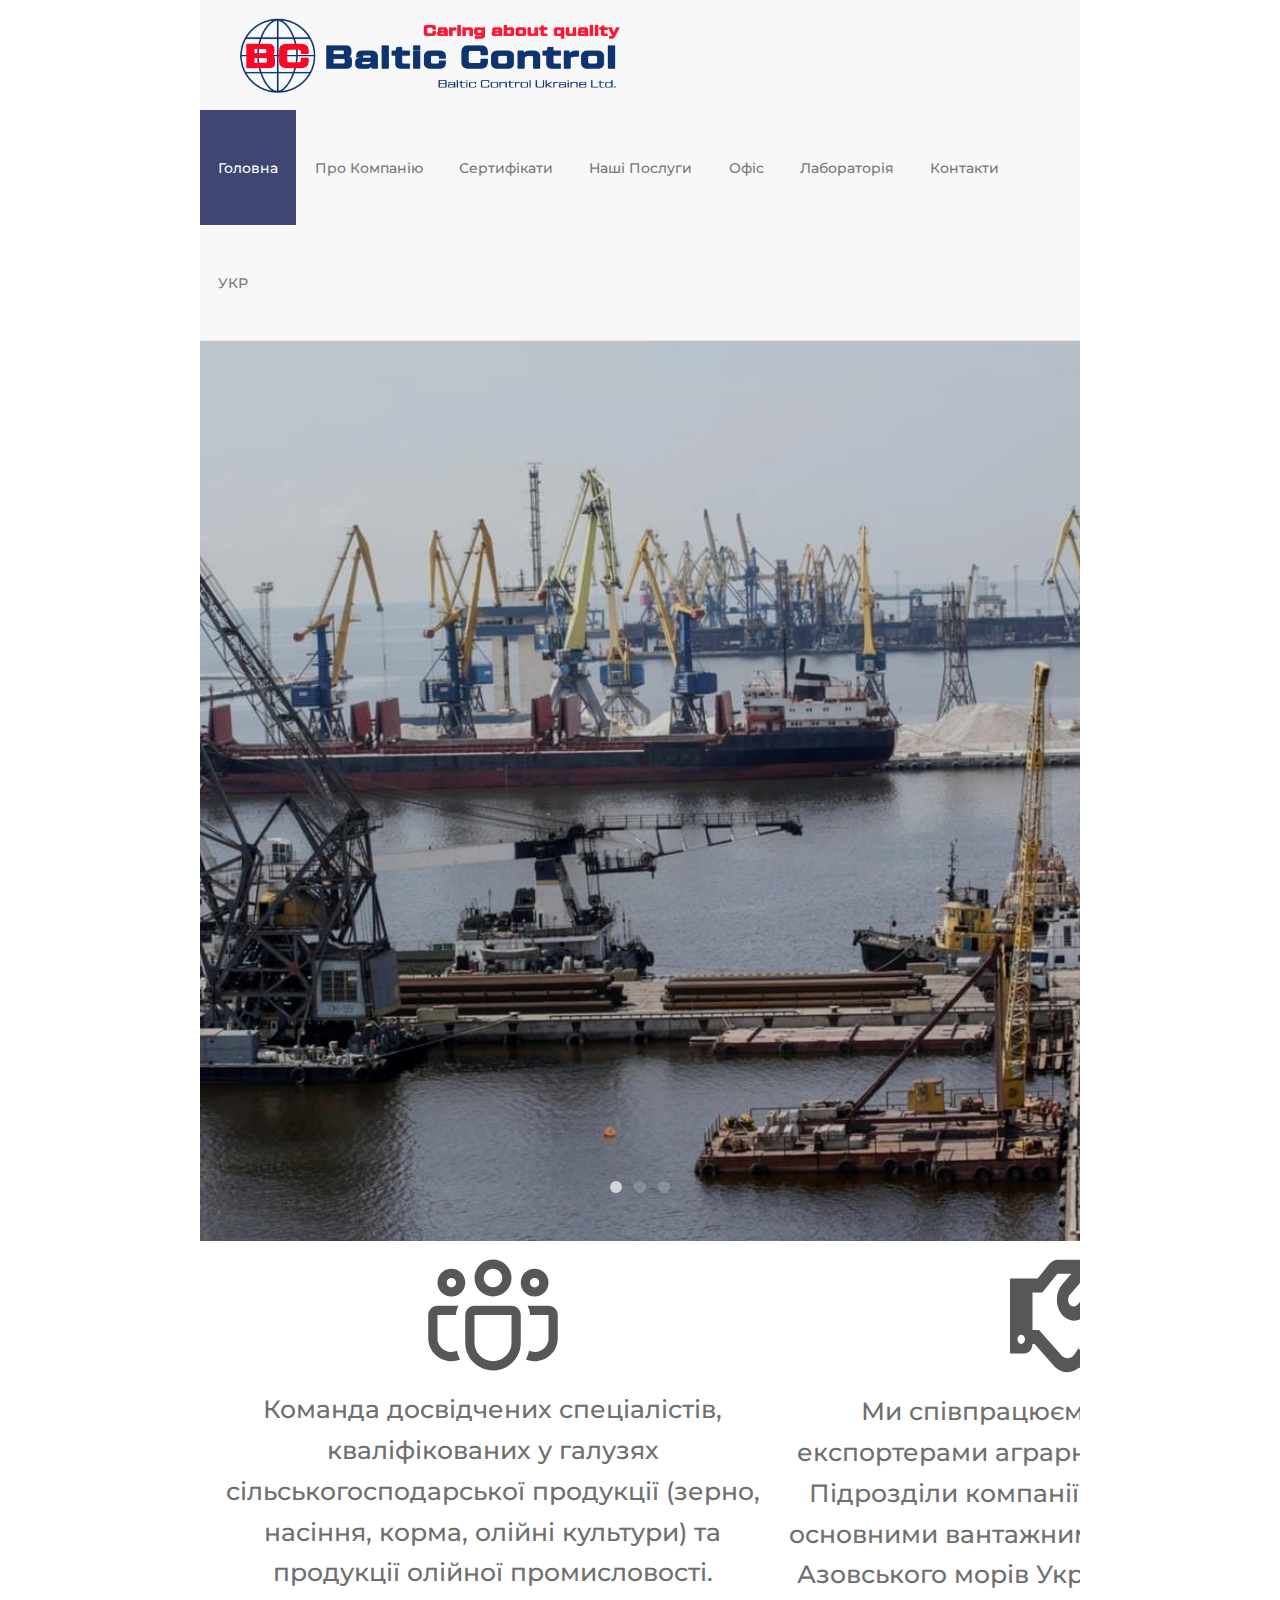
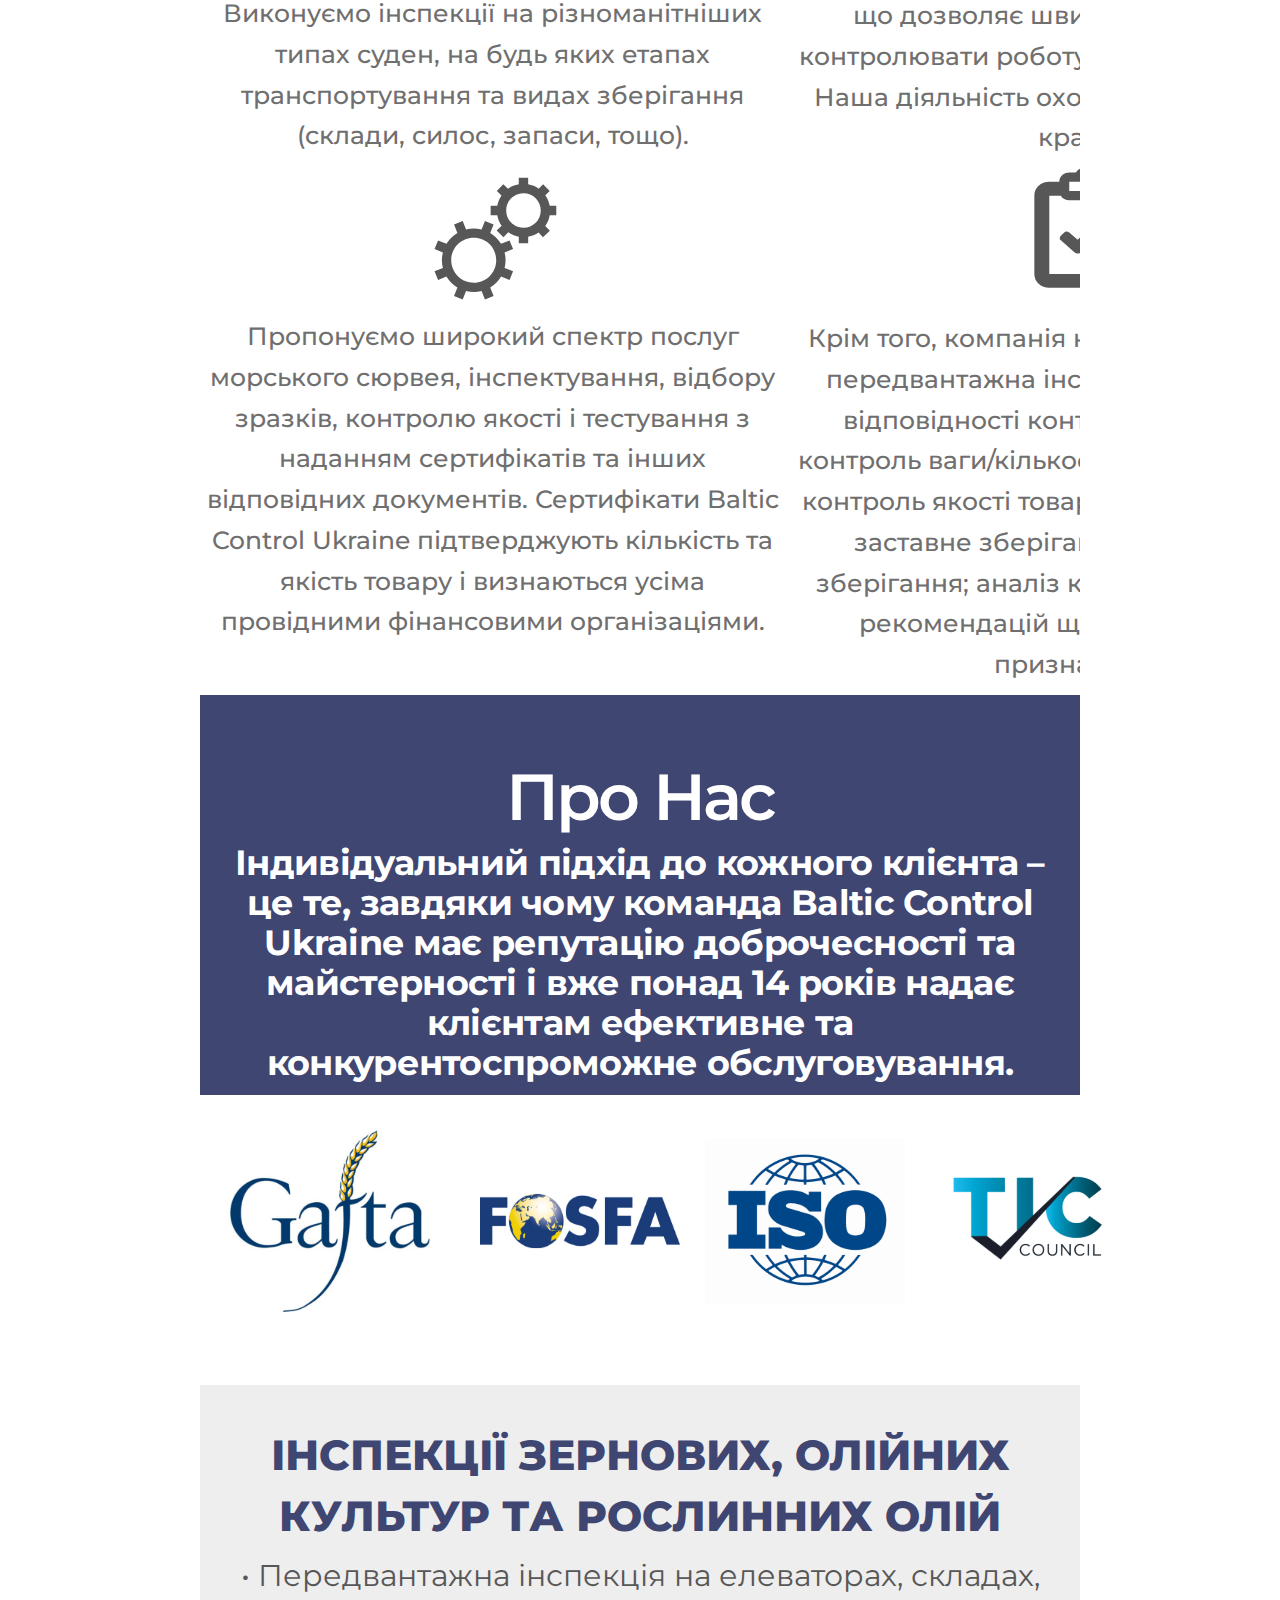
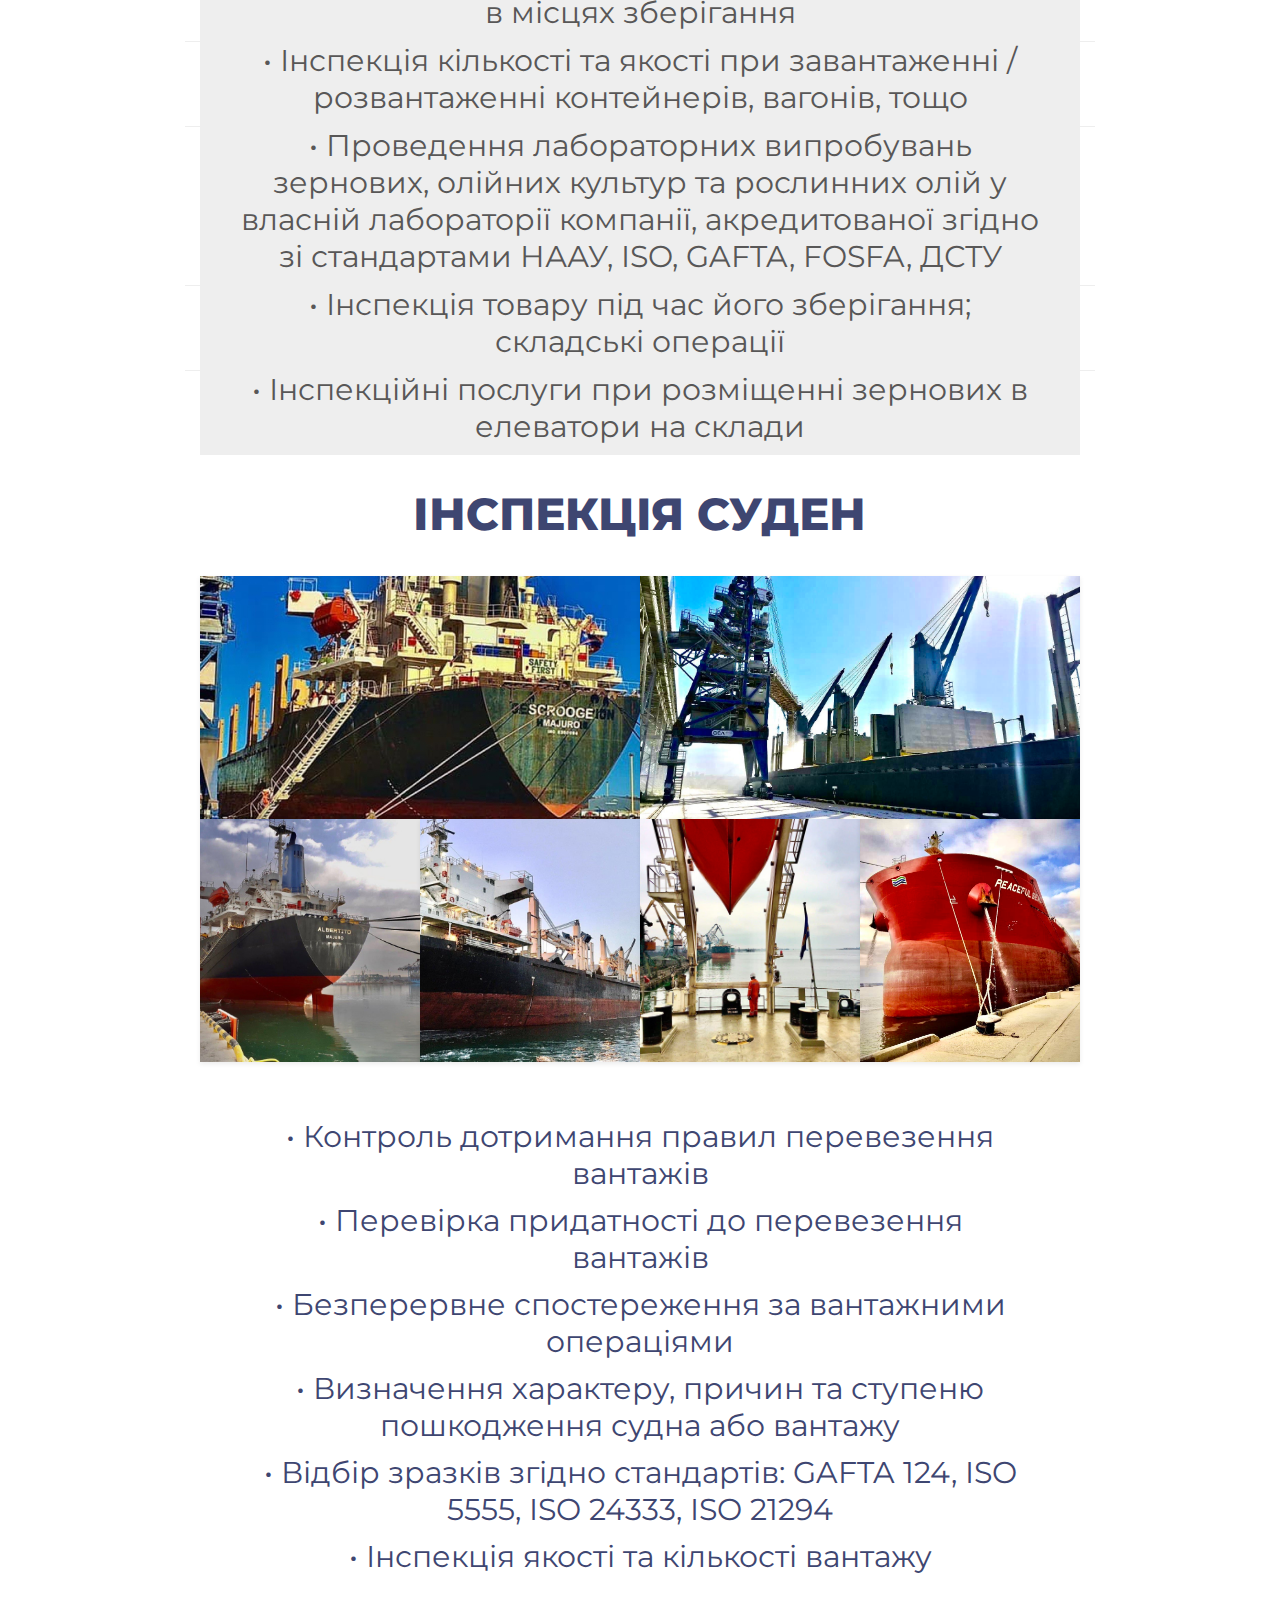
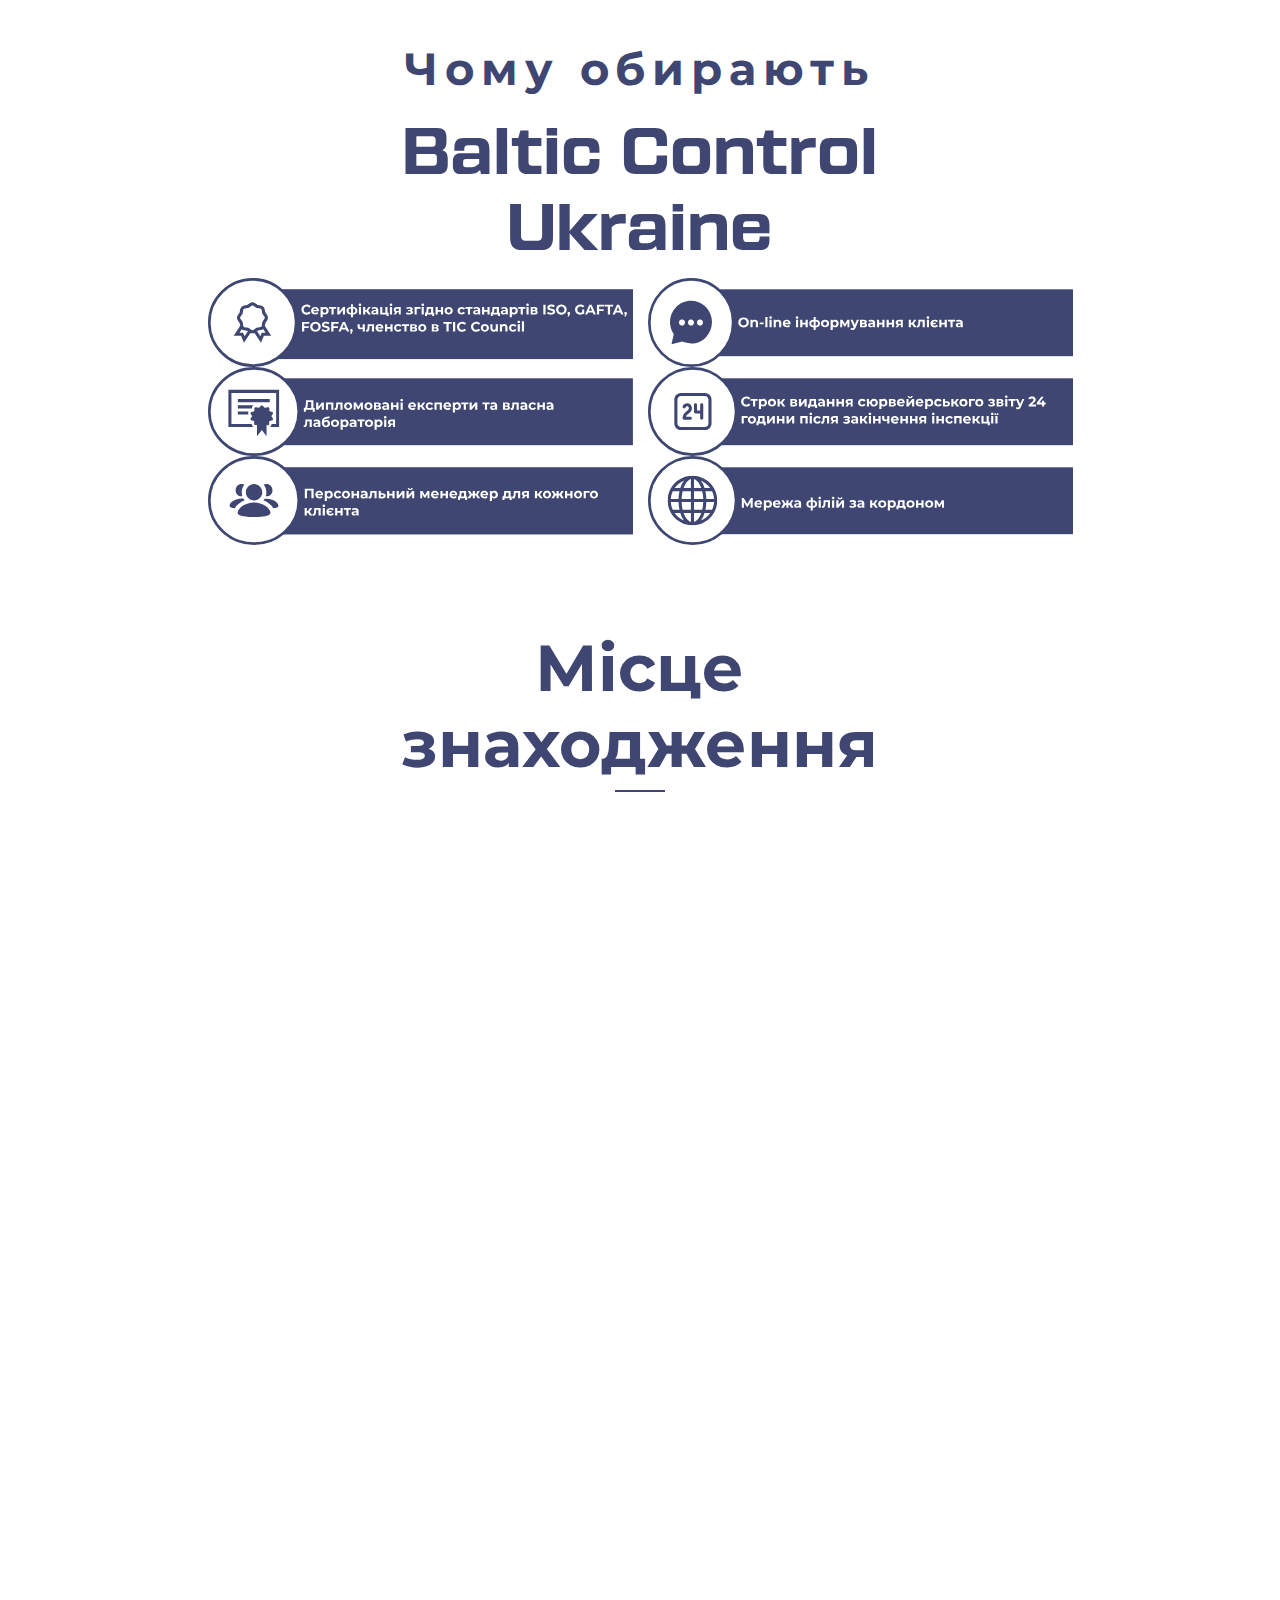
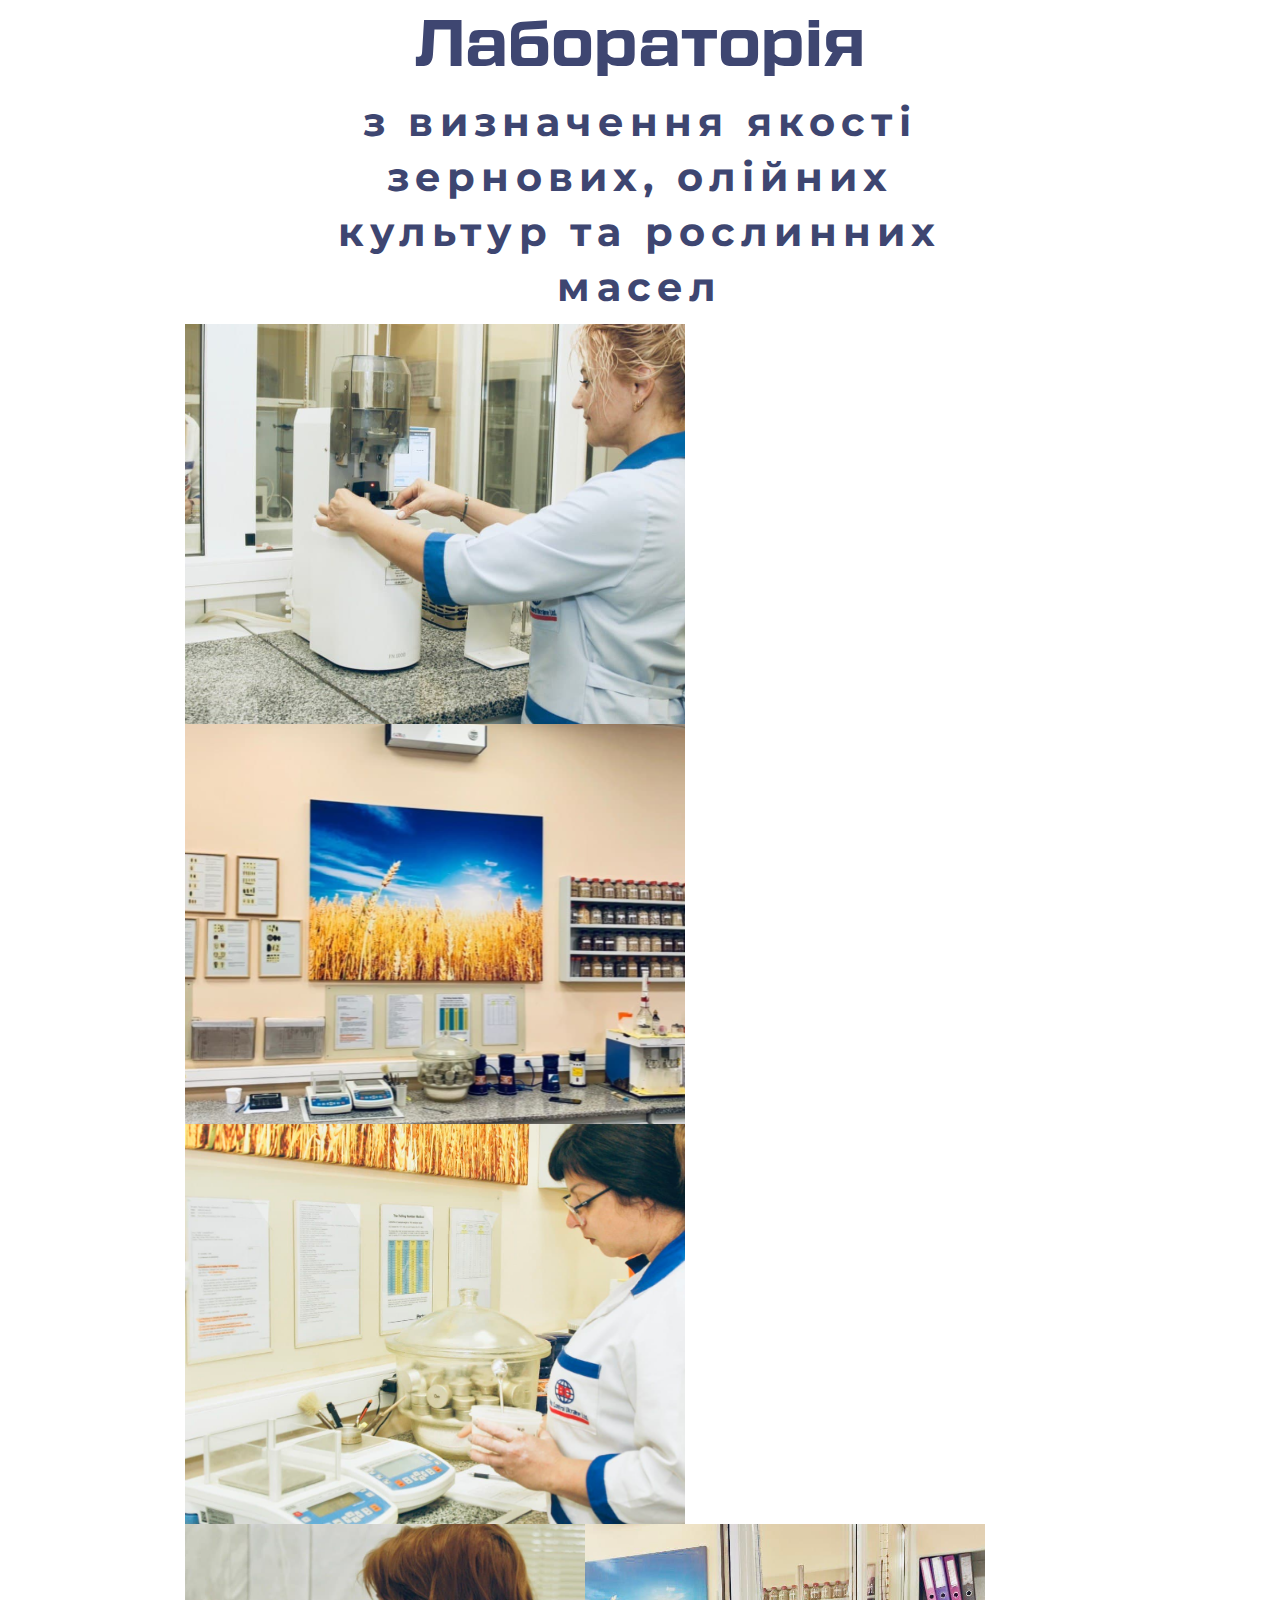
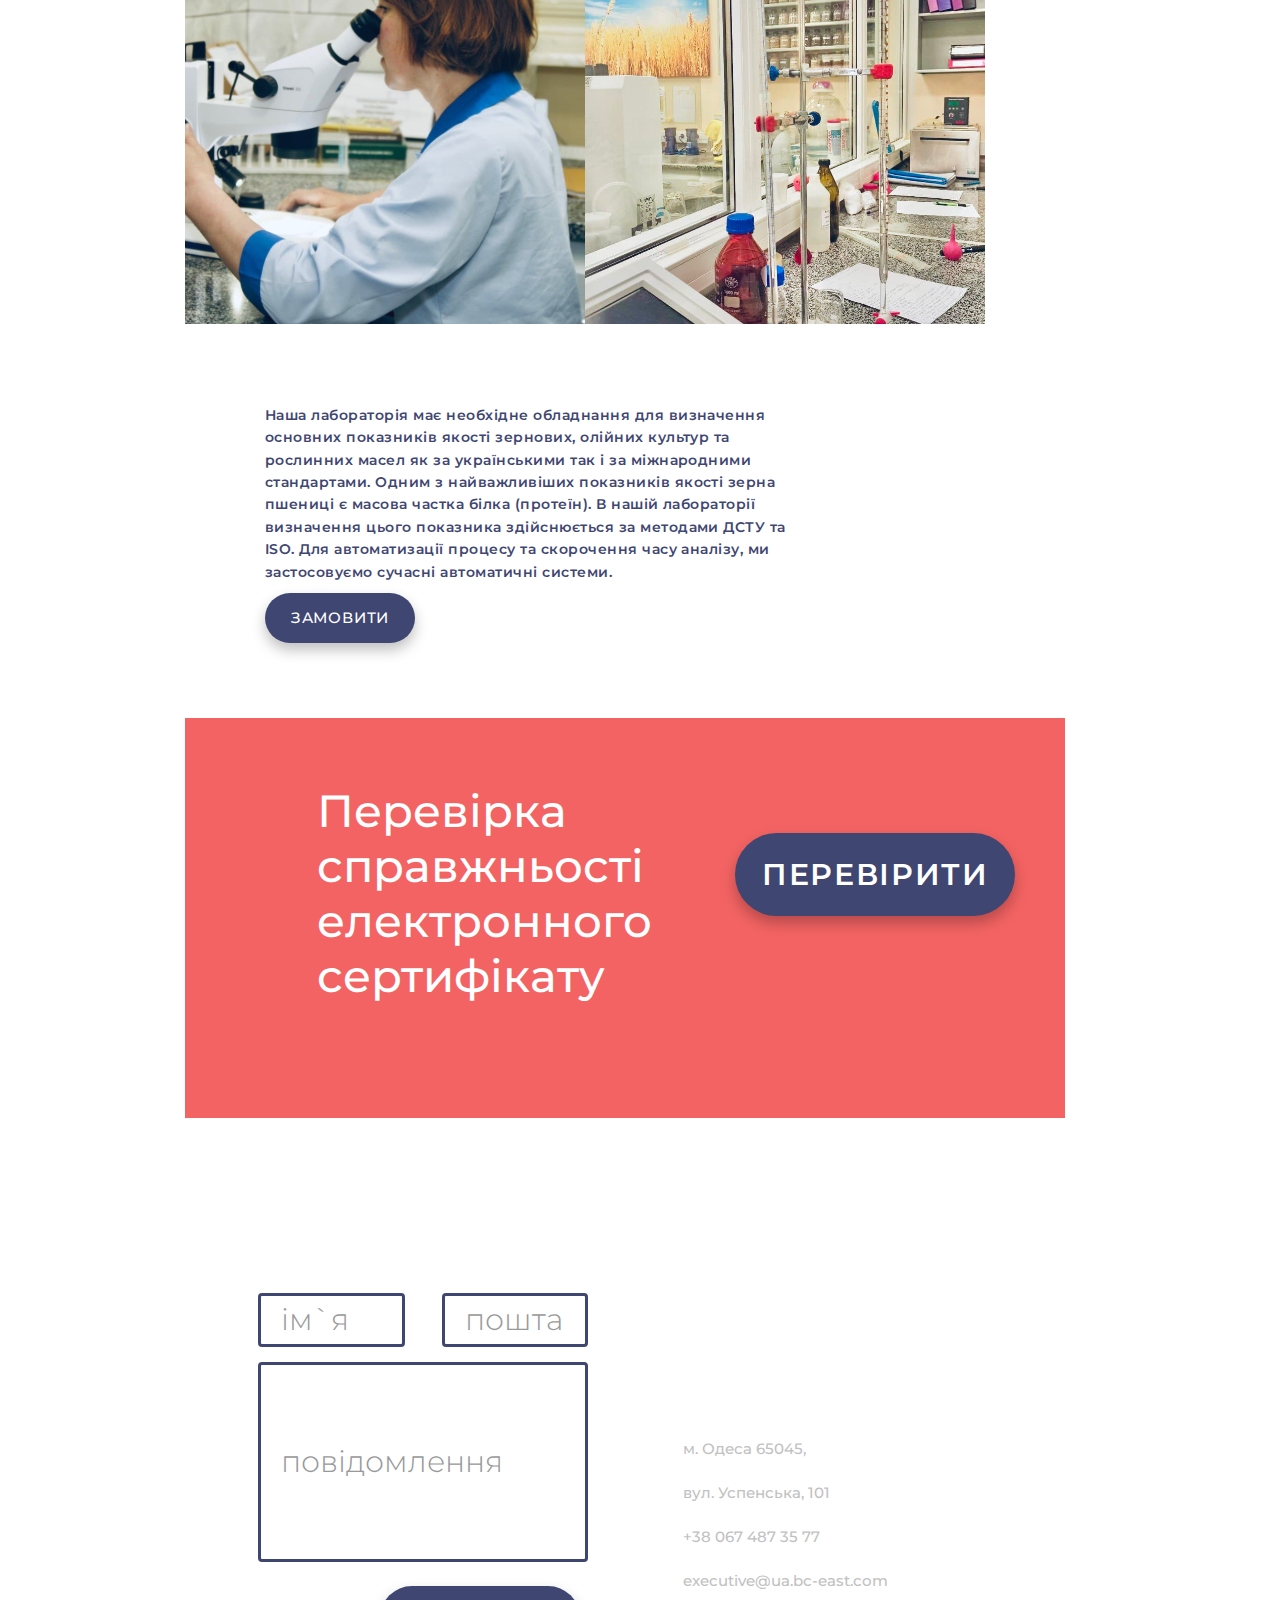
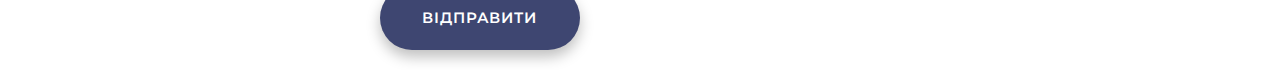
==== commit c1194d45: "Add files via upload" ====
--- a/index.html
+++ b/index.html
@@ -76,13 +76,13 @@
 						</button>
 				</div>
 				<ul class="nav navbar-nav navbar-right collapse navbar-collapse">
-					<li class="active"><a href="#main">ГОЛОВНА</a></li>
-					<li><a href="#about">ПРО КОМПАНІЮ</a></li>
-					<li><a href="#certificates">СЕРТИФІКАТИ</a></li>
+					<li class="active"><a href="#main">Головна</a></li>
+					<li><a href="#about">Про Компанію</a></li>
+					<li><a href="#certificates">Сертифікати</a></li>
 					<li class="nav-item dropdown">
                         <a class="nav-link dropdown-toggle" href="#" id="navbarDropdown" role="button"
                             data-toggle="dropdown" aria-haspopup="true" aria-expanded="false">
-                            НАШІ ПОСЛУГИ
+                            Наші Послуги
                         </a>
 
                         <div class="dropdown-menu" aria-labelledby="navbarDropdown">
@@ -93,20 +93,20 @@
                         </div>
                     </li>
                     <li>
-                        <a href="./inspect-ua.html" class="inv-bar" style="padding:0px;">МОРСЬКА ІНСПЕКЦІЯ</a>
+                        <a href="./inspect-ua.html" class="inv-bar" style="padding:0px;">Морська інспекція</a>
                     </li>
                     <li>
-                        <a href="./inspect-ua.html" class="inv-bar" style="padding:0px;">ІНСПЕКЦІЯ СУХИХ ВАНТАЖІВ</a>
+                        <a href="./inspect-ua.html" class="inv-bar" style="padding:0px;">Інспекція сухих грузів</a>
                     </li>
                     <li>
-                        <a href="./inspect-ua.html" class="inv-bar" style="padding:0px;">ІНСПЕКЦІЯ НАЛИВНИХ ВАНТАЖІВ</a>
+                        <a href="./inspect-ua.html" class="inv-bar" style="padding:0px;">Инспекція наливних грузів</a>
                     </li>
                     <li>
-                        <a href="./inspect-ua.html" class="inv-bar" style="padding:0px;">ПОСЛУГИ ЛАБОРАТОРІЇ</a>
+                        <a href="./inspect-ua.html" class="inv-bar" style="padding:0px;">Послуги лабораторії</a>
                     </li>
-					<li><a href="#office">ОФІС</a></li>
-					<li><a href="#laba">ЛАБОРАТОРІЯ</a></li>
-					<li><a href="#contacts">КОНТАКТИ</a></li>
+					<li><a href="#office">Офіс</a></li>
+					<li><a href="#laba">Лабораторія</a></li>
+					<li><a href="#contacts">Контакти</a></li>
 					<li class="nav-item dropdown">
 						<a class="nav-link dropdown-toggle" href="#" id="navbarDropdown" role="button"
 							data-toggle="dropdown" aria-haspopup="true" aria-expanded="false">
@@ -594,11 +594,6 @@
 					</div>
 				</div>
 				<div class="img-col"><img src="./img/kollage2/kolDoc5.jpg" alt="" style="width: 400px;"></div>
-			</div>
-			<div class="row">
-				<div class="col-md-4 img-col"><img src="./img/kollage2/kolDoc1.jpg" alt=""></div>
-				<div class="col-md-4 img-col"><img src="./img/kollage2/kolDoc10.jpg" alt=""></div>
-				<div class="col-md-4 img-col"><img src="./img/kollage2/kolDoc6.jpg" alt=""></div>
 			</div>
 		</div>
 
--- a/css/newstyle.css
+++ b/css/newstyle.css
@@ -161,7 +161,7 @@
 
 .map-fullscr iframe {
   width: 100%;
-  height: 950px;
+  height: 700px;
 
 }
 
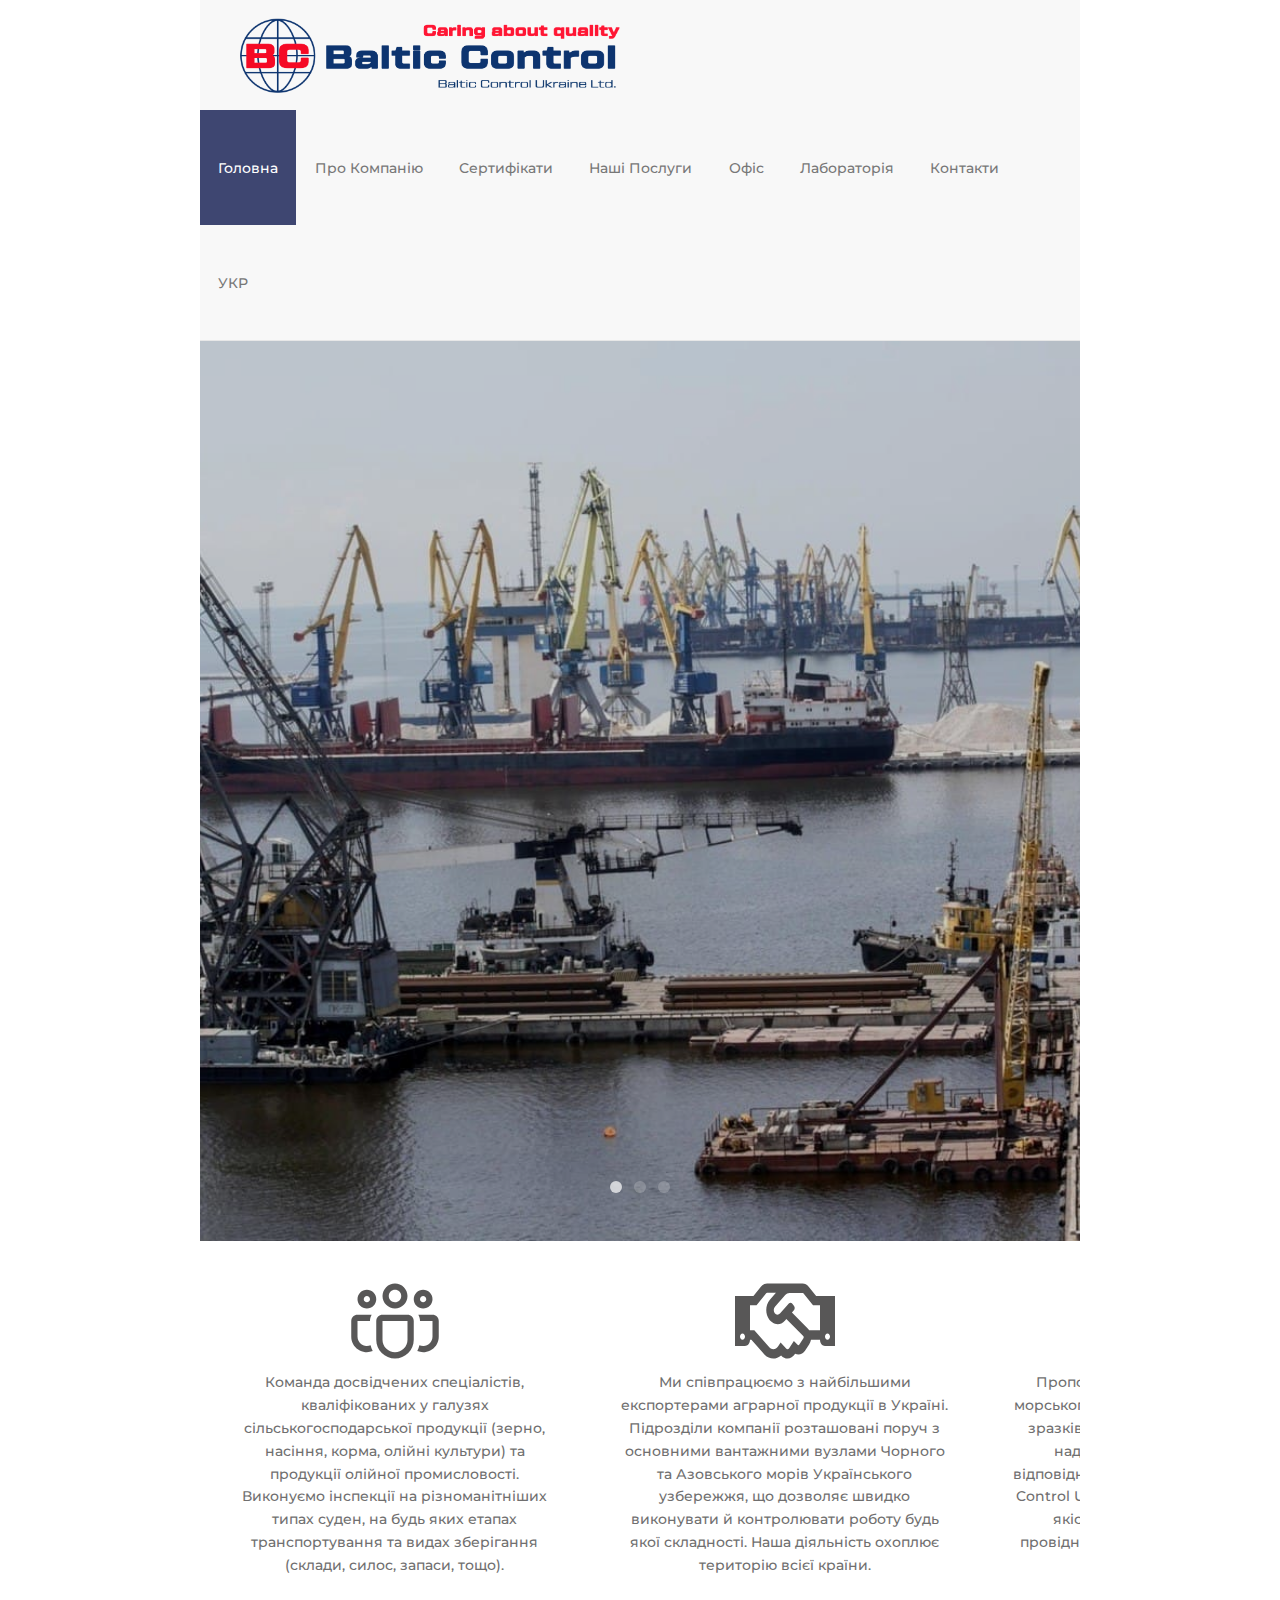
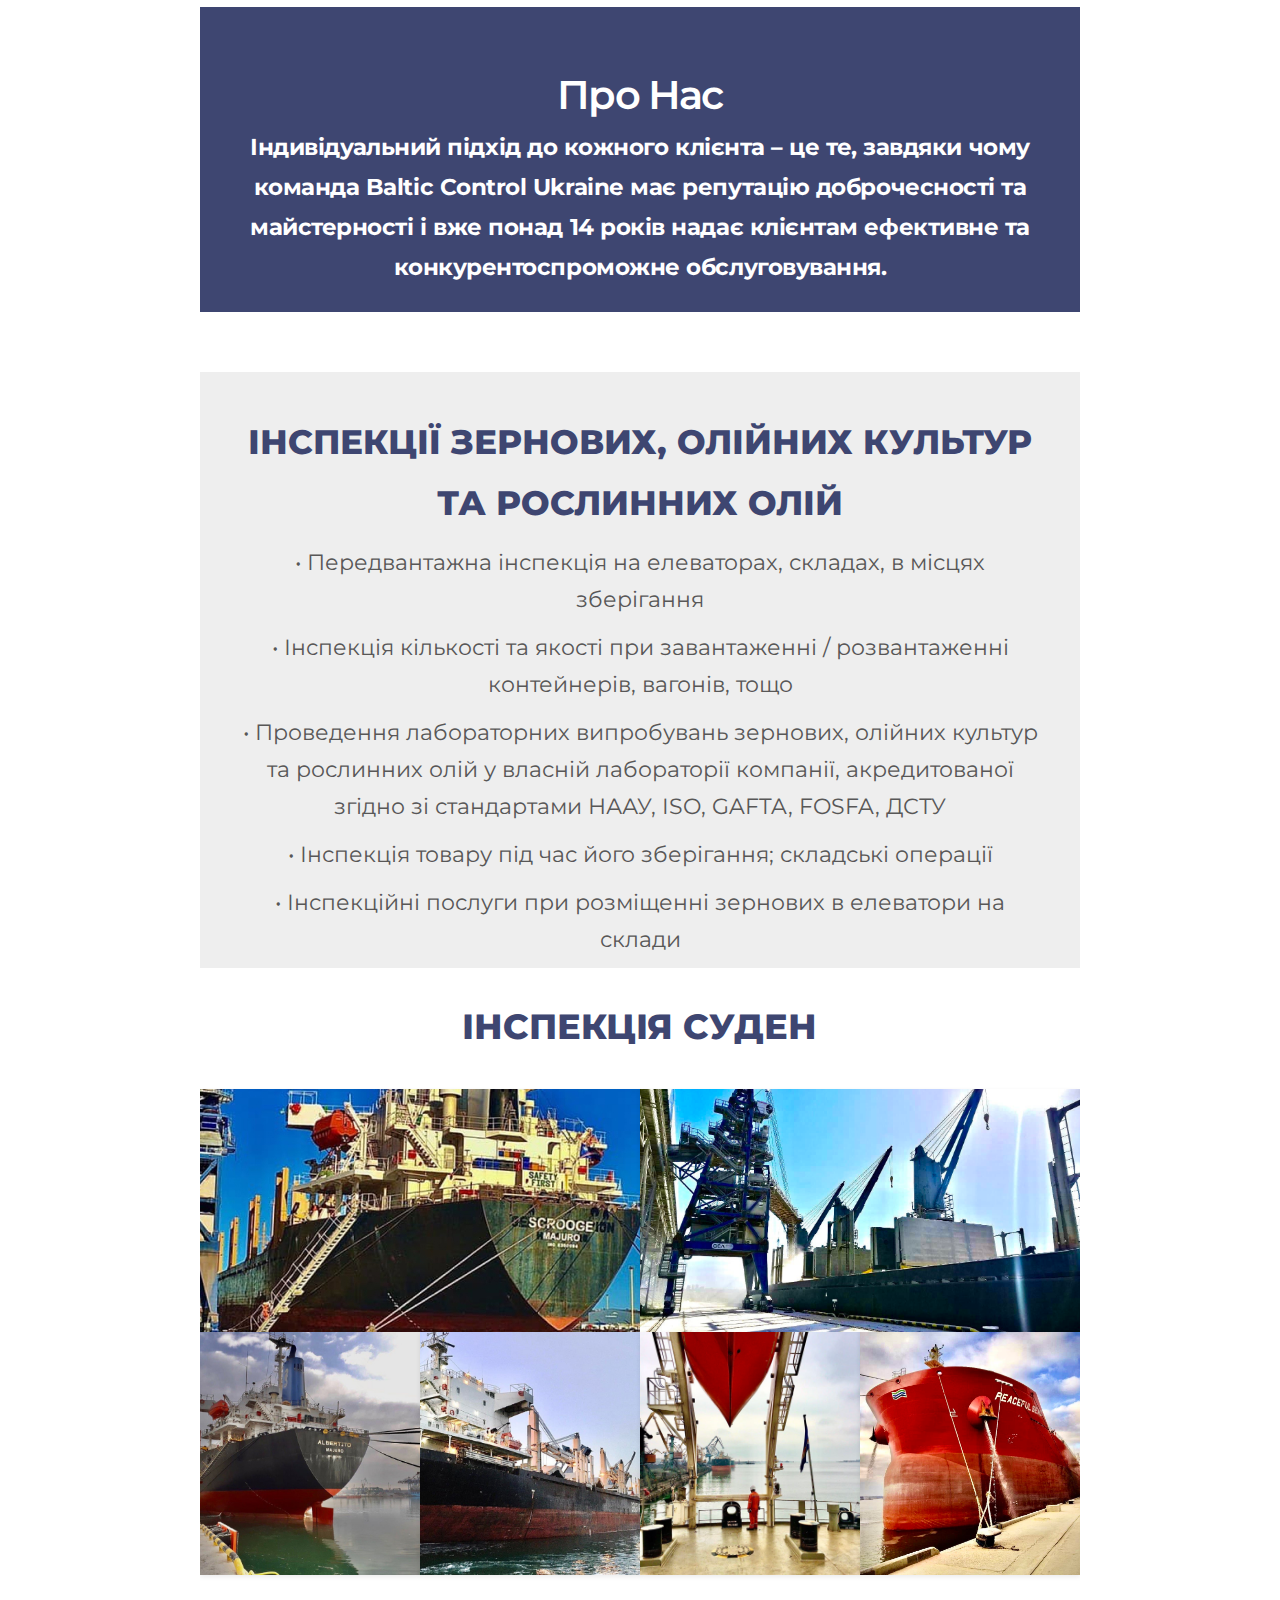
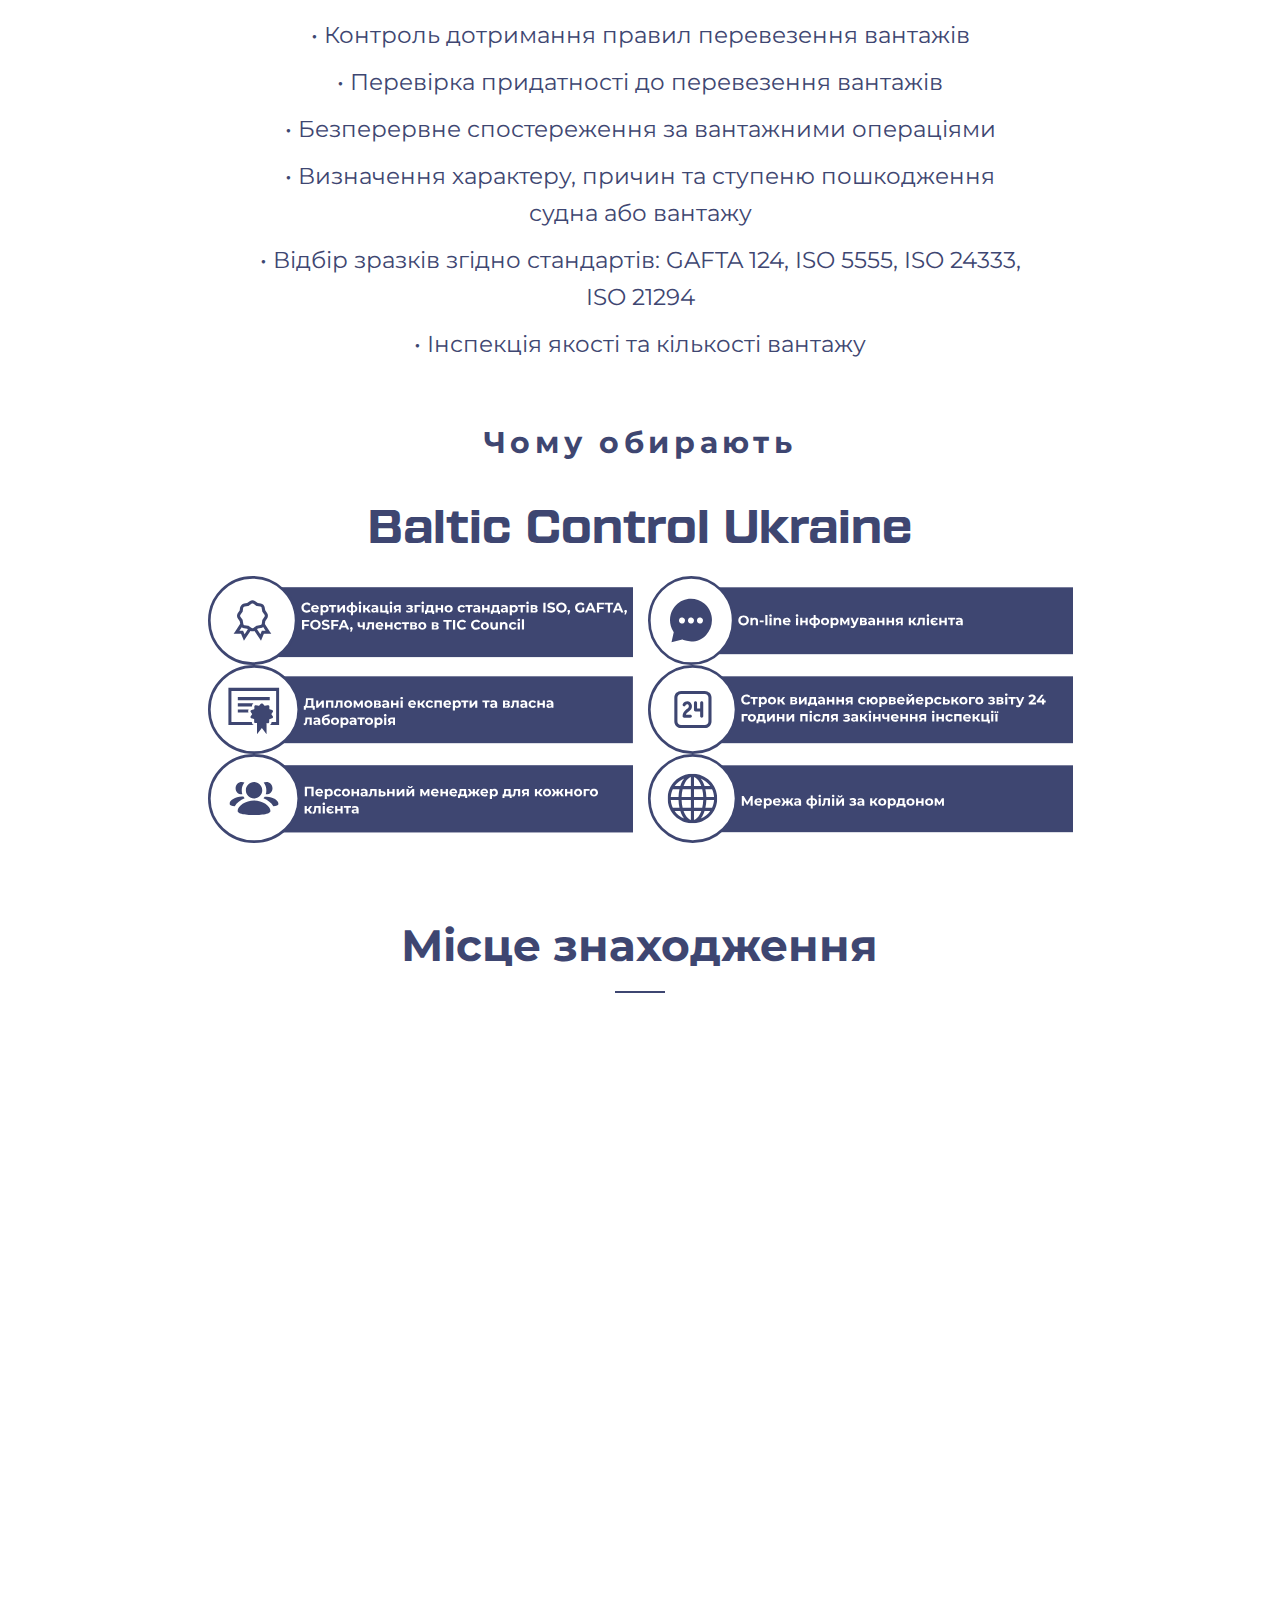
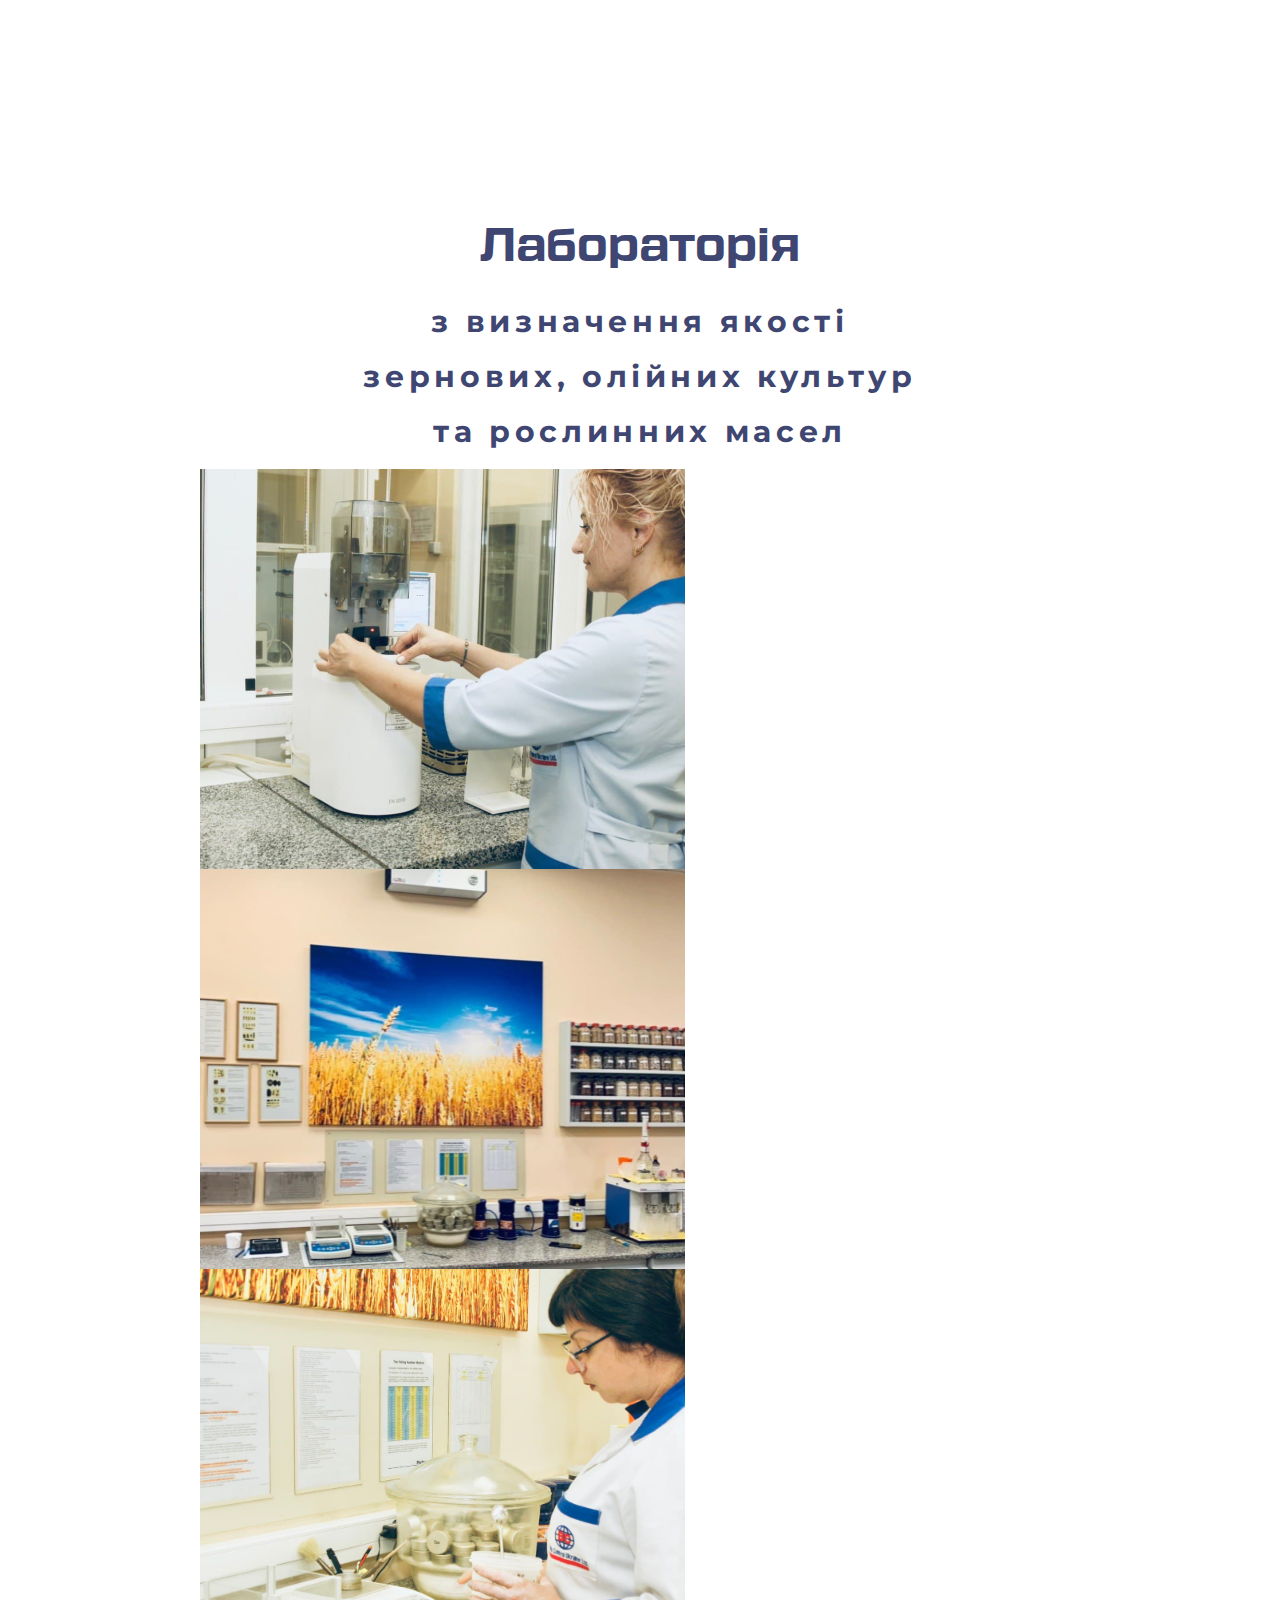
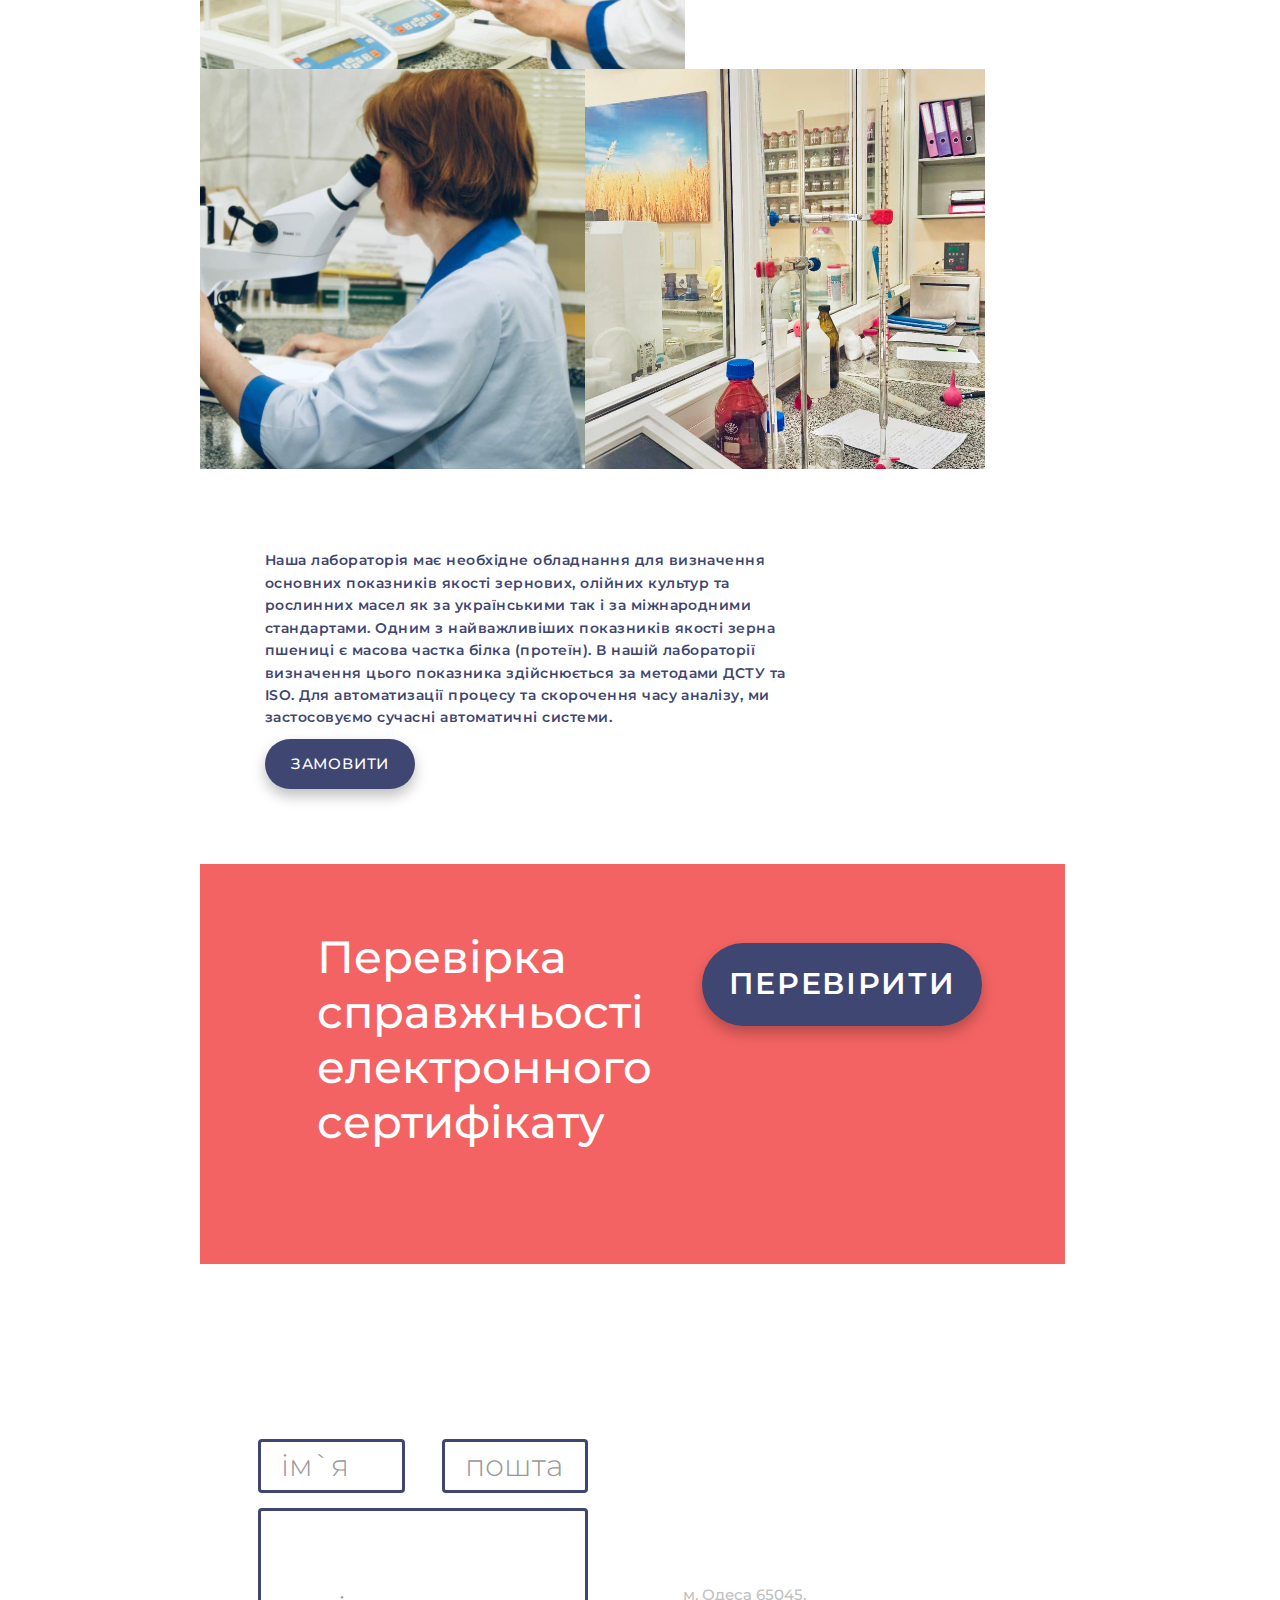
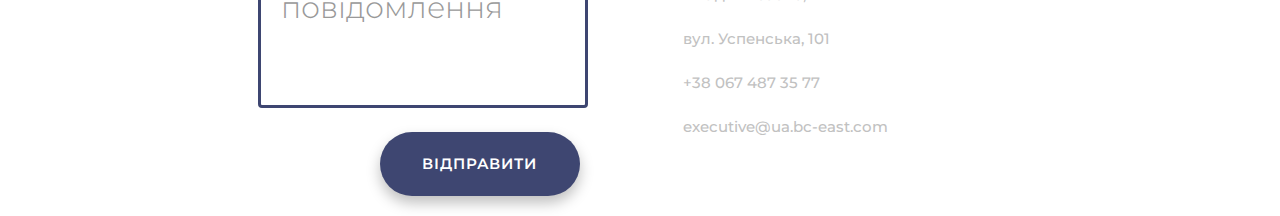
==== commit 76d754ff: "Add files via upload" ====
--- a/index.html
+++ b/index.html
@@ -80,30 +80,30 @@
 					<li><a href="#about">Про Компанію</a></li>
 					<li><a href="#certificates">Сертифікати</a></li>
 					<li class="nav-item dropdown">
-                        <a class="nav-link dropdown-toggle" href="#" id="navbarDropdown" role="button"
-                            data-toggle="dropdown" aria-haspopup="true" aria-expanded="false">
-                            Наші Послуги
-                        </a>
-
-                        <div class="dropdown-menu" aria-labelledby="navbarDropdown">
-                            <a class="dropdown-item" href="./inspect-ua.html">Морська інспекція</a>
-                            <a class="dropdown-item" href="./inspect-ua.html">Інспекція сухих грузів</a>
-                            <a class="dropdown-item" href="./inspect-ua.html">Инспекція наливних грузів</a>
-                            <a class="dropdown-item" href="./inspect-ua.html">Послуги лабораторії</a>
-                        </div>
-                    </li>
-                    <li>
-                        <a href="./inspect-ua.html" class="inv-bar" style="padding:0px;">Морська інспекція</a>
-                    </li>
-                    <li>
-                        <a href="./inspect-ua.html" class="inv-bar" style="padding:0px;">Інспекція сухих грузів</a>
-                    </li>
-                    <li>
-                        <a href="./inspect-ua.html" class="inv-bar" style="padding:0px;">Инспекція наливних грузів</a>
-                    </li>
-                    <li>
-                        <a href="./inspect-ua.html" class="inv-bar" style="padding:0px;">Послуги лабораторії</a>
-                    </li>
+						<a class="nav-link dropdown-toggle" href="#" id="navbarDropdown" role="button"
+							data-toggle="dropdown" aria-haspopup="true" aria-expanded="false">
+							Наші Послуги
+						</a>
+
+						<div class="dropdown-menu" aria-labelledby="navbarDropdown">
+							<a class="dropdown-item" href="./inspect-ua.html">Морська інспекція</a>
+							<a class="dropdown-item" href="./inspect-ua.html">Інспекція сухих грузів</a>
+							<a class="dropdown-item" href="./inspect-ua.html">Инспекція наливних грузів</a>
+							<a class="dropdown-item" href="./inspect-ua.html">Послуги лабораторії</a>
+						</div>
+					</li>
+					<li>
+						<a href="./inspect-ua.html" class="inv-bar" style="padding:0px;">Морська інспекція</a>
+					</li>
+					<li>
+						<a href="./inspect-ua.html" class="inv-bar" style="padding:0px;">Інспекція сухих грузів</a>
+					</li>
+					<li>
+						<a href="./inspect-ua.html" class="inv-bar" style="padding:0px;">Инспекція наливних грузів</a>
+					</li>
+					<li>
+						<a href="./inspect-ua.html" class="inv-bar" style="padding:0px;">Послуги лабораторії</a>
+					</li>
 					<li><a href="#office">Офіс</a></li>
 					<li><a href="#laba">Лабораторія</a></li>
 					<li><a href="#contacts">Контакти</a></li>
@@ -176,9 +176,8 @@
 
 		<div class="container cards" id="about">
 
-
 			<div class="row">
-				<div class="col-md-6">
+				<div class="col-md-4">
 					<div class="card">
 						<div class="card-img text-center">
 							<img src="./img/icons/team.svg" class="card-img-top text-center" alt="...">
@@ -189,215 +188,200 @@
 								олійної промисловості. Виконуємо інспекції на різноманітніших типах суден, на будь яких
 								етапах транспортування та видах зберігання (склади, силос, запаси, тощо).
 						</div>
-						<div class="card">
-							<div class="card-img text-center">
-								<img src="./img/icons/services.svg" class="card-img-top text-center" alt="...">
-							</div>
-							<div class="card-body">
-								<p class="card-text">Пропонуємо широкий спектр послуг морського сюрвея, інспектування,
-									відбору зразків, контролю якості і тестування з наданням сертифікатів та інших
-									відповідних документів. Сертифікати Baltic Control Ukraine підтверджують кількість
-									та якість товару і визнаються усіма провідними фінансовими організаціями.</p>
-							</div>
-						</div>
-					</div>
-				</div>
-				<div class="row">
-					<div class="col-md-6">
-						<div class="card">
-							<div class="card-img text-center">
-								<img src="./img/icons/handshake.svg" class="card-img-top " alt="...">
-							</div>
-							<div class="card-body">
-								<p class="card-text">Ми співпрацюємо з найбільшими експортерами аграрної продукції в
-									Україні. Підрозділи компанії розташовані поруч з основними вантажними вузлами
-									Чорного та Азовського морів Українського узбережжя, що дозволяє швидко виконувати й
-									контролювати роботу будь якої складності. Наша діяльність охоплює територію всієї
-									країни.</p>
-							</div>
-						</div>
-
-						<div class="card">
-							<div class="card-img text-center">
-								<img src="./img/icons/inspection.svg" class="card-img-top text-center" alt="...">
-							</div>
-							<div class="card-body">
-								<p class="card-text">Крім того, компанія надає такі послуги як: передвантажна інспекція
-									та перевірка відповідності контрактним вимогам; контроль ваги/кількості при
-									відвантаженні; контроль якості товару при відвантаженні; заставне зберігання та
-									моніторинг зберігання; аналіз контракту та надання рекомендацій щодо вимог країни
-									призначення.</p>
-							</div>
+					</div>
+				</div>
+				<div class="col-md-4">
+					<div class="card">
+						<div class="card-img text-center">
+							<img src="./img/icons/handshake.svg" class="card-img-top " alt="...">
+						</div>
+						<div class="card-body">
+							<p class="card-text">Ми співпрацюємо з найбільшими експортерами аграрної продукції в
+								Україні. Підрозділи компанії розташовані поруч з основними вантажними вузлами
+								Чорного та Азовського морів Українського узбережжя, що дозволяє швидко виконувати й
+								контролювати роботу будь якої складності. Наша діяльність охоплює територію всієї
+								країни.</p>
+						</div>
+					</div>
+				</div>
+
+				<div class="col-md-4">
+					<div class="card">
+						<div class="card-img text-center">
+							<img src="./img/icons/services.svg" class="card-img-top text-center" alt="...">
+						</div>
+						<div class="card-body">
+							<p class="card-text">Пропонуємо широкий спектр послуг морського сюрвея, інспектування,
+								відбору зразків, контролю якості і тестування з наданням сертифікатів та інших
+								відповідних документів. Сертифікати Baltic Control Ukraine підтверджують кількість
+								та якість товару і визнаються усіма провідними фінансовими організаціями.</p>
 						</div>
 					</div>
 				</div>
 			</div>
 		</div>
-	</div>
-	</div>
-	</div>
-	</div>
-
-	<div class="third-block" id="certificates">
-		<div class="col texts">
+
+		<div class="third-block" id="certificates">
+			<div class="col texts">
+				<div class="row text-center">
+					<h2>
+						Про Нас
+					</h2>
+				</div>
+				<div class="row text-center">
+					<p>
+						Індивідуальний підхід до кожного клієнта
+						– це те, завдяки чому команда Baltic Control Ukraine має репутацію доброчесності та майстерності
+						і вже понад 14 років надає клієнтам ефективне та конкурентоспроможне обслуговування.
+
+					</p>
+				</div>
+			</div>
+		</div>
+
+		<div class="certificates container text-center ">
+			<div class="row lg2">
+				<div class="col-md-3 col-sm-6">
+					<img src="./img/logos/gafta.jpg" alt="" class="logo1 lg2">
+				</div>
+
+				<div class="col-md-3 col-sm-6">
+					<img src="./img/logos/fosfa.jpg" alt="" class="logo2 lg2">
+				</div>
+
+				<div class="col-md-3 col-sm-6">
+					<img src="./img/logos/iso.jpg" alt="" class="logo3 lg2">
+				</div>
+
+				<div class="col-md-3 col-sm-6">
+					<img src="./img/logos/tic.jpg" alt="" class="logo4 lg2">
+				</div>
+			</div>
+
+			<div class="row" style="columns: 2;">
+				<div class="col-md-6 col-sm-6">
+					<img src="./img/logos/gafta.jpg" alt="" class="logo1 logoz">
+				</div>
+
+				<div class="col-md-6 col-sm-6">
+					<img src="./img/logos/fosfa.jpg" alt="" class="logo2 logoz">
+				</div>
+			</div>
+
+			<div class="row" style="columns: 2;">
+				<div class="col-md-6 col-sm-6">
+					<img src="./img/logos/iso.jpg" alt="" class="logo3 logoz">
+				</div>
+
+				<div class="col-md-6 col-sm-6">
+					<img src="./img/logos/tic.jpg" alt="" class="logo4 logoz">
+				</div>
+			</div>
+
+
+		</div>
+
+
+		<div class="inspect" id="poslugi">
 			<div class="row text-center">
 				<h2>
-					Про Нас
+					ІНСПЕКЦІЇ
+					ЗЕРНОВИХ, ОЛІЙНИХ КУЛЬТУР ТА РОСЛИННИХ ОЛІЙ
 				</h2>
 			</div>
+
 			<div class="row text-center">
 				<p>
-					Індивідуальний підхід до кожного клієнта
-					– це те, завдяки чому команда Baltic Control Ukraine має репутацію доброчесності та майстерності
-					і вже понад 14 років надає клієнтам ефективне та конкурентоспроможне обслуговування.
-
+					• Передвантажна інспекція на елеваторах, складах, в місцях зберігання
 				</p>
+				<hr />
+				<p>• Інспекція кількості та якості при завантаженні / розвантаженні контейнерів, вагонів, тощо</p>
+				<hr />
+				<p>• Проведення лабораторних випробувань зернових, олійних культур та рослинних олій у власній
+					лабораторії
+					компанії, акредитованої згідно зі стандартами НААУ, ISO, GAFTA, FOSFA, ДСТУ</p>
+				<hr />
+				<p>• Інспекція товару під час його зберігання; складські операції</p>
+				<hr />
+				<p>• Інспекційні послуги при розміщенні зернових в елеватори на склади</p>
+
+
+
 			</div>
 		</div>
-	</div>
-
-	<div class="certificates container text-center ">
-		<div class="row lg2">
-			<div class="col-md-3 col-sm-6">
-				<img src="./img/logos/gafta.svg" alt="" class="logo1 lg2">
-			</div>
-
-			<div class="col-md-3 col-sm-6">
-				<img src="./img/logos/fosfa.svg" alt="" class="logo2 lg2">
-			</div>
-
-			<div class="col-md-3 col-sm-6">
-				<img src="./img/logos/iso.svg" alt="" class="logo3 lg2">
-			</div>
-
-			<div class="col-md-3 col-sm-6">
-				<img src="./img/logos/tic.svg" alt="" class="logo4 lg2">
-			</div>
-		</div>
-
-		<div class="row" style="columns: 2;">
-			<div class="col-md-6 col-sm-6">
-				<img src="./img/logos/gafta.svg" alt="" class="logo1 logoz">
-			</div>
-
-			<div class="col-md-6 col-sm-6">
-				<img src="./img/logos/fosfa.svg" alt="" class="logo2 logoz">
-			</div>
-		</div>
-
-		<div class="row" style="columns: 2;">
-			<div class="col-md-6 col-sm-6">
-				<img src="./img/logos/iso.svg" alt="" class="logo3 logoz">
-			</div>
-
-			<div class="col-md-6 col-sm-6">
-				<img src="./img/logos/tic.svg" alt="" class="logo4 logoz">
-			</div>
-		</div>
-
-
-	</div>
-
-
-	<div class="inspect" id="poslugi">
-		<div class="row text-center">
-			<h2>
-				ІНСПЕКЦІЇ
-				ЗЕРНОВИХ, ОЛІЙНИХ КУЛЬТУР ТА РОСЛИННИХ ОЛІЙ
-			</h2>
-		</div>
-
-		<div class="row text-center">
-			<p>
-				• Передвантажна інспекція на елеваторах, складах, в місцях зберігання
-			</p>
-			<hr />
-			<p>• Інспекція кількості та якості при завантаженні / розвантаженні контейнерів, вагонів, тощо</p>
-			<hr />
-			<p>• Проведення лабораторних випробувань зернових, олійних культур та рослинних олій у власній лабораторії
-				компанії, акредитованої згідно зі стандартами НААУ, ISO, GAFTA, FOSFA, ДСТУ</p>
-			<hr />
-			<p>• Інспекція товару під час його зберігання; складські операції</p>
-			<hr />
-			<p>• Інспекційні послуги при розміщенні зернових в елеватори на склади</p>
-
-
-
-		</div>
-	</div>
-
-	<div class="gtco-section gtco-secinsp" id="gtco-portfolio" data-section="portfolio">
-		<div class="gtco-container">
-			<div class="row">
-				<div class="col-md-8 col-md-offset-2 text-center gtco-heading insp-h">
-					<h1>ІНСПЕКЦІЯ СУДЕН</h1>
-				</div>
-			</div>
-
-			<div class="kollage1">
-				<div class="row ">
-					<div class="col-md-6">
-						<a href="./img/kollage1/kollage1.jpg" class="gtco-card-item image-popup"
-							title="Project name here.">
-							<figure>
-								<div class="overlay"><i class="ti-plus"></i></div>
-								<img src="./img/kollage1/kollage1.jpg" alt="Image" class="img-responsive">
-							</figure>
-						</a>
-					</div>
-					<div class="col-md-6">
-						<a href="./img/kollage1/kollage3.jpg" class="gtco-card-item image-popup"
-							title="Project name here.">
-							<figure>
-								<div class="overlay"><i class="ti-plus"></i></div>
-								<img src="./img/kollage1/kollage3.jpg" alt="Image" class="img-responsive">
-							</figure>
-						</a>
-					</div>
-				</div>
+
+		<div class="gtco-section gtco-secinsp" id="gtco-portfolio" data-section="portfolio">
+			<div class="gtco-container">
 				<div class="row">
-					<div class="col-md-3">
-						<a href="./img/kollage1/kollage4.jpg" class="gtco-card-item image-popup"
-							title="Project name here.">
-							<figure>
-								<div class="overlay"><i class="ti-plus"></i></div>
-								<img src="./img/kollage1/kollage4.jpg" alt="Image" class="img-responsive">
-							</figure>
-						</a>
-					</div>
-					<div class="col-md-3">
-						<a href="./img/kollage1/kollage5.jpg" class="gtco-card-item image-popup"
-							title="Project name here.">
-							<figure>
-								<div class="overlay"><i class="ti-plus"></i></div>
-								<img src="./img/kollage1/kollage5.jpg" alt="Image" class="img-responsive">
-							</figure>
-						</a>
-					</div>
-					<div class="col-md-3">
-						<a href="./img/kollage1/kollage8.jpg" class="gtco-card-item image-popup"
-							title="Project name here.">
-							<figure>
-								<div class="overlay"><i class="ti-plus"></i></div>
-								<img src="./img/kollage1/kollage8.jpg" alt="Image" class="img-responsive">
-							</figure>
-						</a>
-					</div>
-					<div class="col-md-3">
-						<a href="./img/kollage1/kollage9.jpg" class="gtco-card-item image-popup"
-							title="Project name here.">
-							<figure>
-								<div class="overlay"><i class="ti-plus"></i></div>
-								<img src="./img/kollage1/kollage9.jpg" alt="Image" class="img-responsive">
-							</figure>
-						</a>
-					</div>
-
-				</div>
-
-			</div>
-
-			<!-- <div class="kollage3 row">
+					<div class="col-md-8 col-md-offset-2 text-center gtco-heading insp-h">
+						<h1>ІНСПЕКЦІЯ СУДЕН</h1>
+					</div>
+				</div>
+
+				<div class="kollage1">
+					<div class="row ">
+						<div class="col-md-6">
+							<a href="./img/kollage1/kollage1.jpg" class="gtco-card-item image-popup"
+								title="Project name here.">
+								<figure>
+									<div class="overlay"><i class="ti-plus"></i></div>
+									<img src="./img/kollage1/kollage1.jpg" alt="Image" class="img-responsive">
+								</figure>
+							</a>
+						</div>
+						<div class="col-md-6">
+							<a href="./img/kollage1/kollage3.jpg" class="gtco-card-item image-popup"
+								title="Project name here.">
+								<figure>
+									<div class="overlay"><i class="ti-plus"></i></div>
+									<img src="./img/kollage1/kollage3.jpg" alt="Image" class="img-responsive">
+								</figure>
+							</a>
+						</div>
+					</div>
+					<div class="row">
+						<div class="col-md-3">
+							<a href="./img/kollage1/kollage4.jpg" class="gtco-card-item image-popup"
+								title="Project name here.">
+								<figure>
+									<div class="overlay"><i class="ti-plus"></i></div>
+									<img src="./img/kollage1/kollage4.jpg" alt="Image" class="img-responsive">
+								</figure>
+							</a>
+						</div>
+						<div class="col-md-3">
+							<a href="./img/kollage1/kollage5.jpg" class="gtco-card-item image-popup"
+								title="Project name here.">
+								<figure>
+									<div class="overlay"><i class="ti-plus"></i></div>
+									<img src="./img/kollage1/kollage5.jpg" alt="Image" class="img-responsive">
+								</figure>
+							</a>
+						</div>
+						<div class="col-md-3">
+							<a href="./img/kollage1/kollage8.jpg" class="gtco-card-item image-popup"
+								title="Project name here.">
+								<figure>
+									<div class="overlay"><i class="ti-plus"></i></div>
+									<img src="./img/kollage1/kollage8.jpg" alt="Image" class="img-responsive">
+								</figure>
+							</a>
+						</div>
+						<div class="col-md-3">
+							<a href="./img/kollage1/kollage9.jpg" class="gtco-card-item image-popup"
+								title="Project name here.">
+								<figure>
+									<div class="overlay"><i class="ti-plus"></i></div>
+									<img src="./img/kollage1/kollage9.jpg" alt="Image" class="img-responsive">
+								</figure>
+							</a>
+						</div>
+
+					</div>
+
+				</div>
+
+				<!-- <div class="kollage3 row">
 				<div class="itemK col-md-6 row">
 					<a href="./img/kollage1/kollage5.svg" class="gtco-card-item image-popup"
 							title="Project name here.">
@@ -446,87 +430,87 @@
 					</div>
 			</div>
 			</div> -->
-			<div class="row text-center sudno-txt">
-				<p>
-					• Контроль дотримання правил перевезення вантажів
-				</p>
-				<hr />
-				<p>• Перевірка придатності до перевезення вантажів</p>
-				<hr />
-				<p>• Безперервне спостереження за вантажними операціями </p>
-				<hr />
-				<p>• Визначення характеру, причин та ступеню пошкодження судна або вантажу</p>
-				<hr />
-				<p>• Відбір зразків згідно стандартів: GAFTA 124, ISO 5555, ISO 24333, ISO 21294</p>
-				<hr />
-				<p>• Інспекція якості та кількості вантажу </p>
-
-
-
-			</div>
+				<div class="row text-center sudno-txt">
+					<p>
+						• Контроль дотримання правил перевезення вантажів
+					</p>
+					<hr />
+					<p>• Перевірка придатності до перевезення вантажів</p>
+					<hr />
+					<p>• Безперервне спостереження за вантажними операціями </p>
+					<hr />
+					<p>• Визначення характеру, причин та ступеню пошкодження судна або вантажу</p>
+					<hr />
+					<p>• Відбір зразків згідно стандартів: GAFTA 124, ISO 5555, ISO 24333, ISO 21294</p>
+					<hr />
+					<p>• Інспекція якості та кількості вантажу </p>
+
+
+
+				</div>
+			</div>
+
+			<div class="gtco-section gtco-hed2" id="gtco-faq" data-section="faq">
+				<div class="gtco-container">
+					<div class="row">
+						<div class="col-md-8 col-md-offset-2 text-center ">
+							<p class="h2span2">Чому обирають</p>
+							<h2 class="h2main">Baltic Control Ukraine</h2>
+
+						</div>
+					</div>
+					<div class="row text-center">
+						<div class="col-md-6 cards2">
+
+							<img src="./img/cards/cardCertificate.svg" alt="">
+
+							<img src="./img/cards/cardDyplom.svg" alt="">
+
+							<img src="./img/cards/cardManager.svg" alt="">
+
+						</div>
+						<div class="col-md-6 cards2">
+
+							<img src="./img/cards/cardOnline.svg" alt="">
+
+							<img src="./img/cards/cardDay.svg" alt="">
+
+							<img src="./img/cards/cardWeb.svg" alt="">
+
+						</div>
+					</div>
+				</div>
+			</div>
+
 		</div>
 
-		<div class="gtco-section gtco-hed2" id="gtco-faq" data-section="faq">
-			<div class="gtco-container">
-				<div class="row">
-					<div class="col-md-8 col-md-offset-2 text-center ">
-						<p class="h2span2">Чому обирають</p>
-						<h2 class="h2main">Baltic Control Ukraine</h2>
-
-					</div>
-				</div>
-				<div class="row text-center">
-					<div class="col-md-6 cards2">
-
-						<img src="./img/cards/cardCertificate.svg" alt="">
-
-						<img src="./img/cards/cardDyplom.svg" alt="">
-
-						<img src="./img/cards/cardManager.svg" alt="">
-
-					</div>
-					<div class="col-md-6 cards2">
-
-						<img src="./img/cards/cardOnline.svg" alt="">
-
-						<img src="./img/cards/cardDay.svg" alt="">
-
-						<img src="./img/cards/cardWeb.svg" alt="">
-
-					</div>
-				</div>
-			</div>
+		<div class="map-section">
+			<div class="row" id="office">
+				<div class="col-md-8 col-md-offset-2 text-center gtco-heading">
+					<h2 class="h2main"
+						style="font-size:44px; font-family: 'Montserrat', sans-serif !important; font-weight: 700 !important;     padding-top: 1em;">
+						Місце знаходження</h2>
+
+				</div>
+			</div>
+			<div class="map-fullscr">
+				<iframe
+					src="https://www.google.com/maps/embed?pb=!1m18!1m12!1m3!1d2747.6309498137357!2d30.73077491584393!3d46.47581757339241!2m3!1f0!2f0!3f0!3m2!1i1024!2i768!4f13.1!3m3!1m2!1s0x40c6318529da999d%3A0x8bedddffc51b60c0!2z0YPQuy4g0KPRgdC_0LXQvdGB0LrQsNGPLCAxMDEsINCe0LTQtdGB0YHQsCwg0J7QtNC10YHRgdC60LDRjyDQvtCx0LvQsNGB0YLRjCwgNjUwMDA!5e0!3m2!1sru!2sua!4v1626954883641!5m2!1sru!2sua"
+					width="600" height="450" style="border:0;" allowfullscreen="" loading="lazy"></iframe>
+			</div>
+
 		</div>
 
-	</div>
-
-	<div class="map-section">
-		<div class="row" id="office">
-			<div class="col-md-8 col-md-offset-2 text-center gtco-heading">
-				<h2 class="h2main"
-					style="font-size:65px; font-family: 'Montserrat', sans-serif !important; font-weight: 700 !important;     padding-top: 1em;">
-					Місце знаходження</h2>
-
-			</div>
-		</div>
-		<div class="map-fullscr">
-			<iframe
-				src="https://www.google.com/maps/embed?pb=!1m18!1m12!1m3!1d2747.6309498137357!2d30.73077491584393!3d46.47581757339241!2m3!1f0!2f0!3f0!3m2!1i1024!2i768!4f13.1!3m3!1m2!1s0x40c6318529da999d%3A0x8bedddffc51b60c0!2z0YPQuy4g0KPRgdC_0LXQvdGB0LrQsNGPLCAxMDEsINCe0LTQtdGB0YHQsCwg0J7QtNC10YHRgdC60LDRjyDQvtCx0LvQsNGB0YLRjCwgNjUwMDA!5e0!3m2!1sru!2sua!4v1626954883641!5m2!1sru!2sua"
-				width="600" height="450" style="border:0;" allowfullscreen="" loading="lazy"></iframe>
-		</div>
-
-	</div>
-
-	<div class="lab">
-		<div class="row">
-			<div class="col-md-8 col-md-offset-2 text-center" id="laba">
-				<h2 class="h2main">Лабораторія</h2>
-				<p class="h2span">з визначення якості зернових,
-					олійних культур та рослинних масел</p>
-			</div>
-			<br>
-		</div>
-		<!-- <div class="row text-center img-in-row">
+		<div class="lab">
+			<div class="row">
+				<div class="col-md-8 col-md-offset-2 text-center" id="laba">
+					<h2 class="h2main">Лабораторія</h2>
+					<p class="h2span">з визначення якості зернових,
+						олійних культур та рослинних масел</p>
+				</div>
+				<br>
+			</div>
+			<!-- <div class="row text-center img-in-row">
 				<div class="col-md-5 img-col">
 					<img src="./img/kollage2/kolDoc1.svg" alt="">
 				</div>
@@ -566,122 +550,125 @@
 				</div>
 			</div>
 		</div> -->
-		<div class="pics-lab">
-			<div class="row">
-				<div class="col-md-4 img-col"><img src="./img/kollage2/kolDoc2.svg" alt=""></div>
-				<div class="col-md-4 img-col"><img src="./img/kollage2/kolDoc5.svg" alt=""></div>
-				<div class="col-md-4 img-col"><img src="./img/kollage2/kolDoc4.jpg" alt=""></div>
-			</div>
-			<div class="row">
-				<div class="col-md-4 img-col"><img src="./img/kollage2/kolDoc3.svg" style="width: 400px;" alt=""></div>
-				<div class="col-md-4 img-col">
-					<div class="labor">
-						<p class="lab-text">
-							Наша лабораторія має необхідне обладнання для визначення основних показників якості
-							зернових,
-							олійних культур та рослинних масел як за українськими так і за міжнародними стандартами.
-							Одним з
-							найважливіших показників якості зерна пшениці є масова частка білка (протеїн). В нашій
-							лабораторії визначення цього показника здійснюється за методами ДСТУ та ISO. Для
-							автоматизації
-							процесу та скорочення часу аналізу, ми застосовуємо сучасні автоматичні системи.
-						</p>
-
-						<button class="lab-button">
-							<span class="btn-lab-txt "> <a href="#contacts">ЗАМОВИТИ</a> </span>
-
-						</button>
-					</div>
-				</div>
-				<div class="img-col"><img src="./img/kollage2/kolDoc5.jpg" alt="" style="width: 400px;"></div>
-			</div>
-		</div>
-
-
-
-		<div class="check row">
-			<h2 class="col-md-5">
-				Перевірка справжньості
-				електронного сертифікату
-			</h2>
-
-			<button class="col-md-offset-1 col-md-3">
-				<a href="http://bc-east.com/authentication/">ПЕРЕВІРИТИ</a>
-			</button>
-		</div>
-
-
-
-		<div class="contacts row " id="contacts">
-			<div class="form-wrap col-md-6  col-md-offset-1">
-				<form class="forma" action="sender.php" method="post">
-
-					<div class="form-group col-md-4">
-						<input type="text"  class="form-control" id="inputEmail4" placeholder="ім`я" name="user_name" required>
-					</div>
-					<div class="form-group col-md-offset-1 col-md-4">
-						<input type="email" class="form-control" id="inputPassword4" placeholder="пошта" name="user_email" required>
-					</div>
-					<div class="form-group  col-md-9">
-						<input type="text" class="form-control group1 align-top" id="inputAddress"
-							placeholder="повідомлення" name="user_message" required>
-					</div>
-					<div class="#">
-						<button type="button" class="cont-button">
-							<span class="btn-lab-txt"
-								style="font-weight: 600 !important; ; font-style: normal;">ВІДПРАВИТИ</span>
-						</button>
-					</div>
-				</form>
-
-			</div>
-			<div class="adress-texts" style="padding-top: 175px;">
-
-				<div class="row address col-md-3">
-					Наша адреса:
-				</div>
-
-				<div class="row adress-desc col-md-3">
-					м. Одеса 65045,
-					<br />
-
-					вул. Успенська, 101
-					<br />
-					+38 067 487 35 77
-					<br />
-					executive@ua.bc-east.com
-				</div>
-			</div>
-
-			<div class="status"></div>
-
-		</div>
-
-
-
-		<div class="gototop js-top">
-			<a href="#" class="js-gotop"><img src="https://img.icons8.com/ios-filled/30/ffffff/up--v1.png" /></a>
-		</div>
-
-		<!-- jQuery -->
-		
-		<!-- jQuery Easing -->
-		<script src="js/jquery.easing.1.3.js"></script>
-		<!-- Bootstrap -->
-		<script src="js/bootstrap.min.js"></script>
-		<!-- Waypoints -->
-		<script src="js/jquery.waypoints.min.js"></script>
-		<!-- Carousel -->
-		<script src="js/owl.carousel.min.js"></script>
-		<!-- countTo -->
-		<script src="js/jquery.countTo.js"></script>
-		<!-- Flexslider -->
-		<script src="js/jquery.flexslider-min.js"></script>
-		<!-- Magnific Popup -->
-		<script src="js/jquery.magnific-popup.min.js"></script>
-		<script src="js/magnific-popup-options.js"></script>
-		<!-- Main -->
-		<script src="js/main.js"></script>
+			<div class="pics-lab">
+				<div class="row">
+					<div class="col-md-4 img-col"><img src="./img/kollage2/kolDoc2.svg" alt=""></div>
+					<div class="col-md-4 img-col"><img src="./img/kollage2/kolDoc5.svg" alt=""></div>
+					<div class="col-md-4 img-col"><img src="./img/kollage2/kolDoc4.jpg" alt=""></div>
+				</div>
+				<div class="row">
+					<div class="col-md-4 img-col"><img src="./img/kollage2/kolDoc3.svg" style="width: 400px;" alt="">
+					</div>
+					<div class="col-md-4 img-col">
+						<div class="labor">
+							<p class="lab-text">
+								Наша лабораторія має необхідне обладнання для визначення основних показників якості
+								зернових,
+								олійних культур та рослинних масел як за українськими так і за міжнародними стандартами.
+								Одним з
+								найважливіших показників якості зерна пшениці є масова частка білка (протеїн). В нашій
+								лабораторії визначення цього показника здійснюється за методами ДСТУ та ISO. Для
+								автоматизації
+								процесу та скорочення часу аналізу, ми застосовуємо сучасні автоматичні системи.
+							</p>
+
+							<button class="lab-button">
+								<span class="btn-lab-txt "> <a href="#contacts">ЗАМОВИТИ</a> </span>
+
+							</button>
+						</div>
+					</div>
+					<div class="img-col"><img src="./img/kollage2/kolDoc5.jpg" alt="" style="width: 400px;"></div>
+				</div>
+			</div>
+
+
+
+			<div class="check row">
+				<h2 class="col-md-5">
+					Перевірка справжньості
+					електронного сертифікату
+				</h2>
+
+				<button class="col-md-offset-1 col-md-3">
+					<a href="http://bc-east.com/authentication/">ПЕРЕВІРИТИ</a>
+				</button>
+			</div>
+
+
+
+			<div class="contacts row " id="contacts">
+				<div class="form-wrap col-md-6  col-md-offset-1">
+					<form class="forma" action="sender.php" method="post">
+
+						<div class="form-group col-md-4">
+							<input type="text" class="form-control" id="inputEmail4" placeholder="ім`я" name="user_name"
+								required>
+						</div>
+						<div class="form-group col-md-offset-1 col-md-4">
+							<input type="email" class="form-control" id="inputPassword4" placeholder="пошта"
+								name="user_email" required>
+						</div>
+						<div class="form-group  col-md-9">
+							<input type="text" class="form-control group1 align-top" id="inputAddress"
+								placeholder="повідомлення" name="user_message" required>
+						</div>
+						<div class="#">
+							<button type="button" class="cont-button">
+								<span class="btn-lab-txt"
+									style="font-weight: 600 !important; ; font-style: normal;">ВІДПРАВИТИ</span>
+							</button>
+						</div>
+					</form>
+
+				</div>
+				<div class="adress-texts" style="padding-top: 175px;">
+
+					<div class="row address col-md-3">
+						Наша адреса:
+					</div>
+
+					<div class="row adress-desc col-md-3">
+						м. Одеса 65045,
+						<br />
+
+						вул. Успенська, 101
+						<br />
+						+38 067 487 35 77
+						<br />
+						executive@ua.bc-east.com
+					</div>
+				</div>
+
+				<div class="status"></div>
+
+			</div>
+
+
+
+			<div class="gototop js-top">
+				<a href="#" class="js-gotop"><img src="https://img.icons8.com/ios-filled/30/ffffff/up--v1.png" /></a>
+			</div>
+
+			<!-- jQuery -->
+
+			<!-- jQuery Easing -->
+			<script src="js/jquery.easing.1.3.js"></script>
+			<!-- Bootstrap -->
+			<script src="js/bootstrap.min.js"></script>
+			<!-- Waypoints -->
+			<script src="js/jquery.waypoints.min.js"></script>
+			<!-- Carousel -->
+			<script src="js/owl.carousel.min.js"></script>
+			<!-- countTo -->
+			<script src="js/jquery.countTo.js"></script>
+			<!-- Flexslider -->
+			<script src="js/jquery.flexslider-min.js"></script>
+			<!-- Magnific Popup -->
+			<script src="js/jquery.magnific-popup.min.js"></script>
+			<script src="js/magnific-popup-options.js"></script>
+			<!-- Main -->
+			<script src="js/main.js"></script>
 
 </body>
 
--- a/css/newmobile.css
+++ b/css/newmobile.css
@@ -244,7 +244,8 @@
 .check button{
     width: 200px !important;
     height:54px !important;
-    margin-left: 25%;
+    margin-left: 19%;
+    margin-top: 0% !important;
 }
 
 .check button a{
--- a/css/newstyle.css
+++ b/css/newstyle.css
@@ -1000,7 +1000,7 @@
   font-family: 'Montserrat', sans-serif !important;
   font-style: normal !important;
   font-weight: bold !important;
-  font-size: 40px;
+  font-size: 30px;
   line-height: 55px;
   text-align: center !important;
   letter-spacing: 0.155em ;
@@ -1012,7 +1012,7 @@
   font-family: 'Montserrat', sans-serif !important;
   font-style: normal !important;
   font-weight: bold !important;
-  font-size: 45px;
+  font-size: 30px;
   line-height: 55px;
   text-align: center !important;
   letter-spacing: 0.155em ;
@@ -1024,7 +1024,7 @@
   font-family: 'TacticSans-Bld', sans-serif;
   font-style: normal !important;
   font-weight: normal !important;
-  font-size: 63px;
+  font-size: 45px;
   line-height: 76px !important;
   text-align: center !important;
 
@@ -2201,17 +2201,25 @@
   font-family: 'Montserrat', sans-serif;
   font-style: normal;
   font-weight: 500;
-  font-size: 25px;
+  font-size: 14px;
   line-height: 163.9%;
 
   text-align: center;
   color: #706F6F;
 }
 
+.card-img img{
+  width: 100px;
+}
+
 .third-block {
   height: auto;
-  min-height: 400px;
+  min-height: 305px;
   background-color: #3E4671;
+}
+
+.card {
+  margin: 30px;
 }
 
 .texts {
@@ -2224,8 +2232,8 @@
 
 .certificates {
   height: auto;
-  min-height: 290px;
-  padding-top: 3%;
+  /* min-height: 290px; */
+  /* padding-top: 3%; */
 }
 
 .kollage1 div {
@@ -2240,7 +2248,7 @@
 
 
 
-.logo2 {
+/* .logo2 {
   padding-left: 80px;
 
 }
@@ -2251,14 +2259,14 @@
 
 .logo4 {
   padding-left: 140px;
-}
+} */
 
 
 .texts p {
   font-family: 'Montserrat', sans-serif;
   font-style: normal;
   font-weight: bold;
-  font-size: 35px;
+  font-size: 23px;
   line-height: 40px;
   text-align: center;
   letter-spacing: -0.02em;
@@ -2269,7 +2277,7 @@
   font-family: 'Montserrat', sans-serif;
   font-style: normal;
   font-weight: 600;
-  font-size: 65px;
+  font-size: 40px;
   line-height: 113.4%;
   /* or 74px */
 
@@ -2303,7 +2311,7 @@
 }
 
 .insp-h h1{
-  font-size: 45px;
+  font-size: 35px;
 }
 
 .gtco-heading{
@@ -2316,7 +2324,7 @@
   font-family: 'Montserrat', sans-serif;
   font-style: normal;
   font-weight: 800;
-  font-size: 42px;
+  font-size: 34px;
   line-height: 61px;
   text-align: center;
   padding-top: 20px;
@@ -2332,7 +2340,7 @@
   font-family: 'Montserrat', sans-serif;
   font-style: normal;
   font-weight: normal;
-  font-size: 30px;
+  font-size: 22px;
   line-height: 37px;
   text-align: center;
   padding-left: 50px;
@@ -2862,8 +2870,8 @@
 }
 
 .sudno-txt {
-  padding-top: 4em;
-  padding-bottom: 4em;
+  padding-top: 3em;
+  padding-bottom: 3em;
 }
 
 .sudno-txt hr {
@@ -2874,7 +2882,7 @@
   font-family: 'Montserrat', sans-serif;
   font-style: normal;
   font-weight: normal;
-  font-size: 30px;
+  font-size: 23px;
   line-height: 37px;
   text-align: center;
   padding-left: 50px;
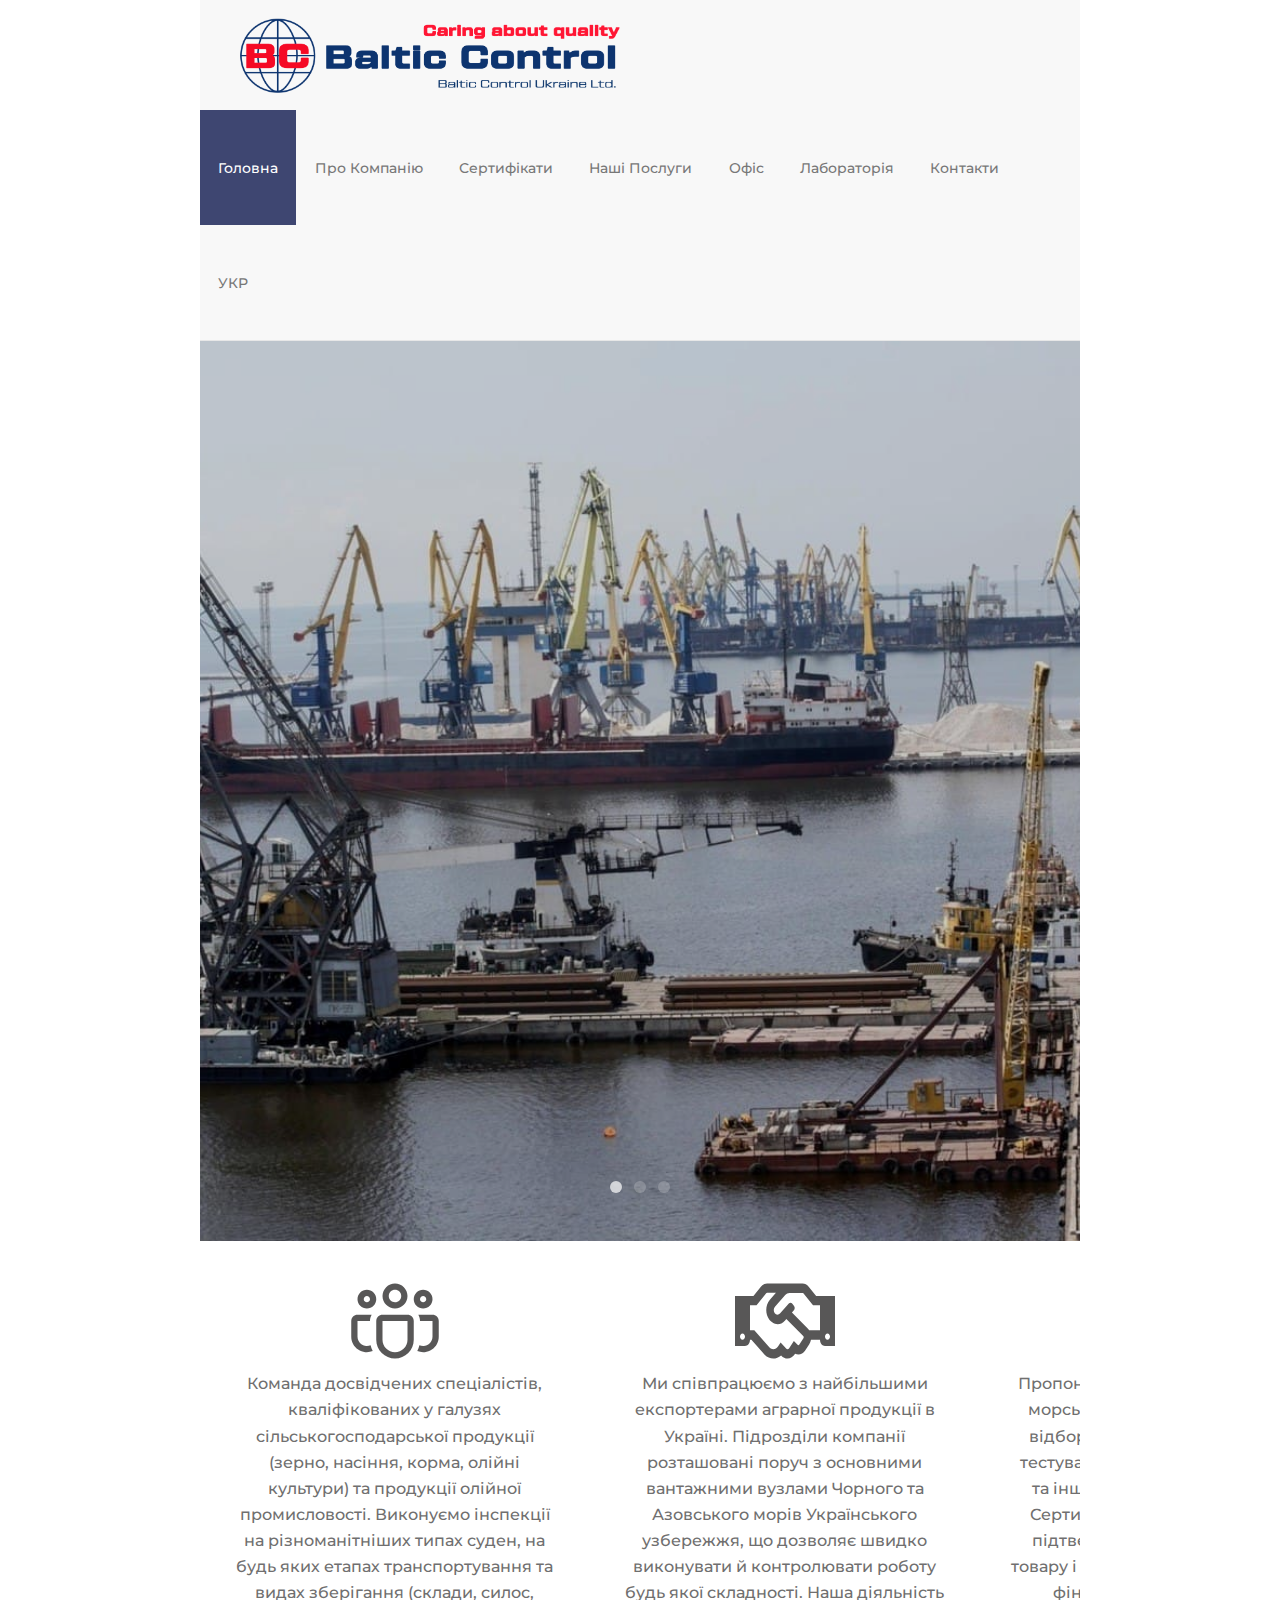
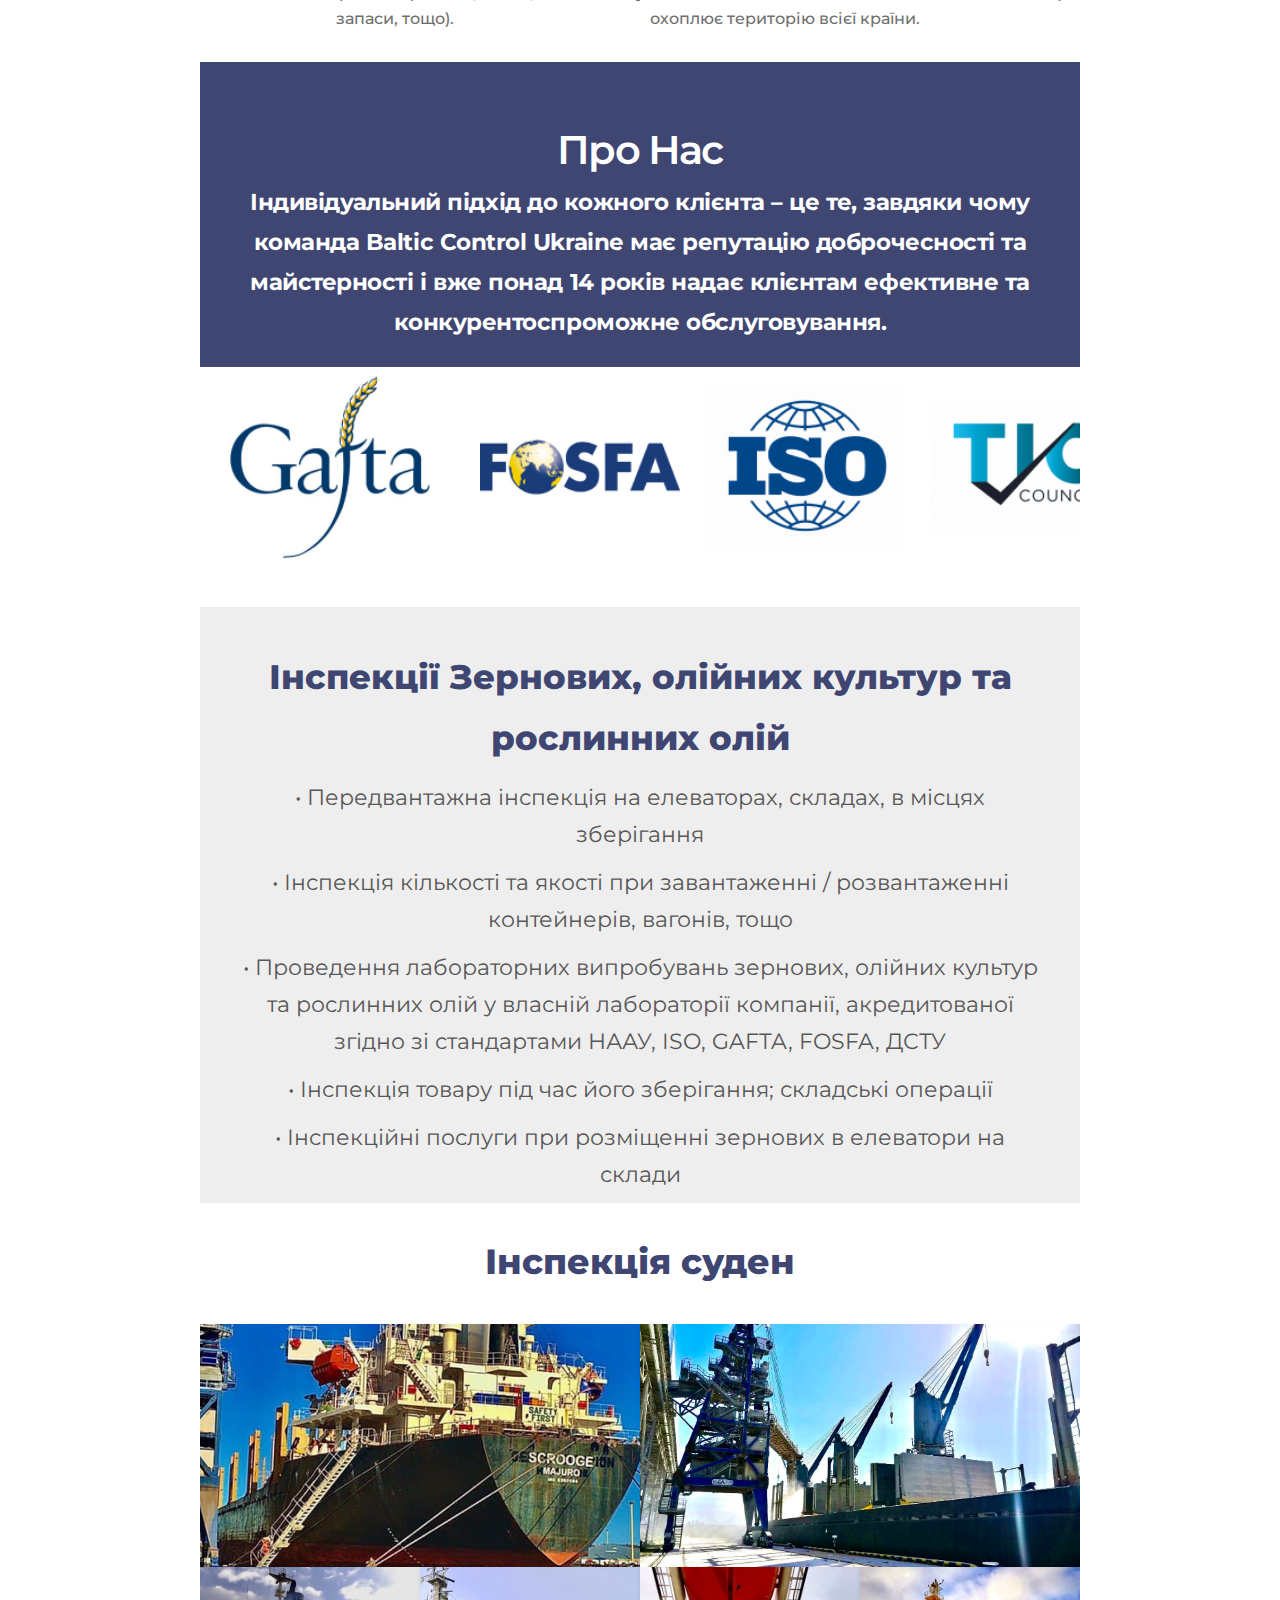
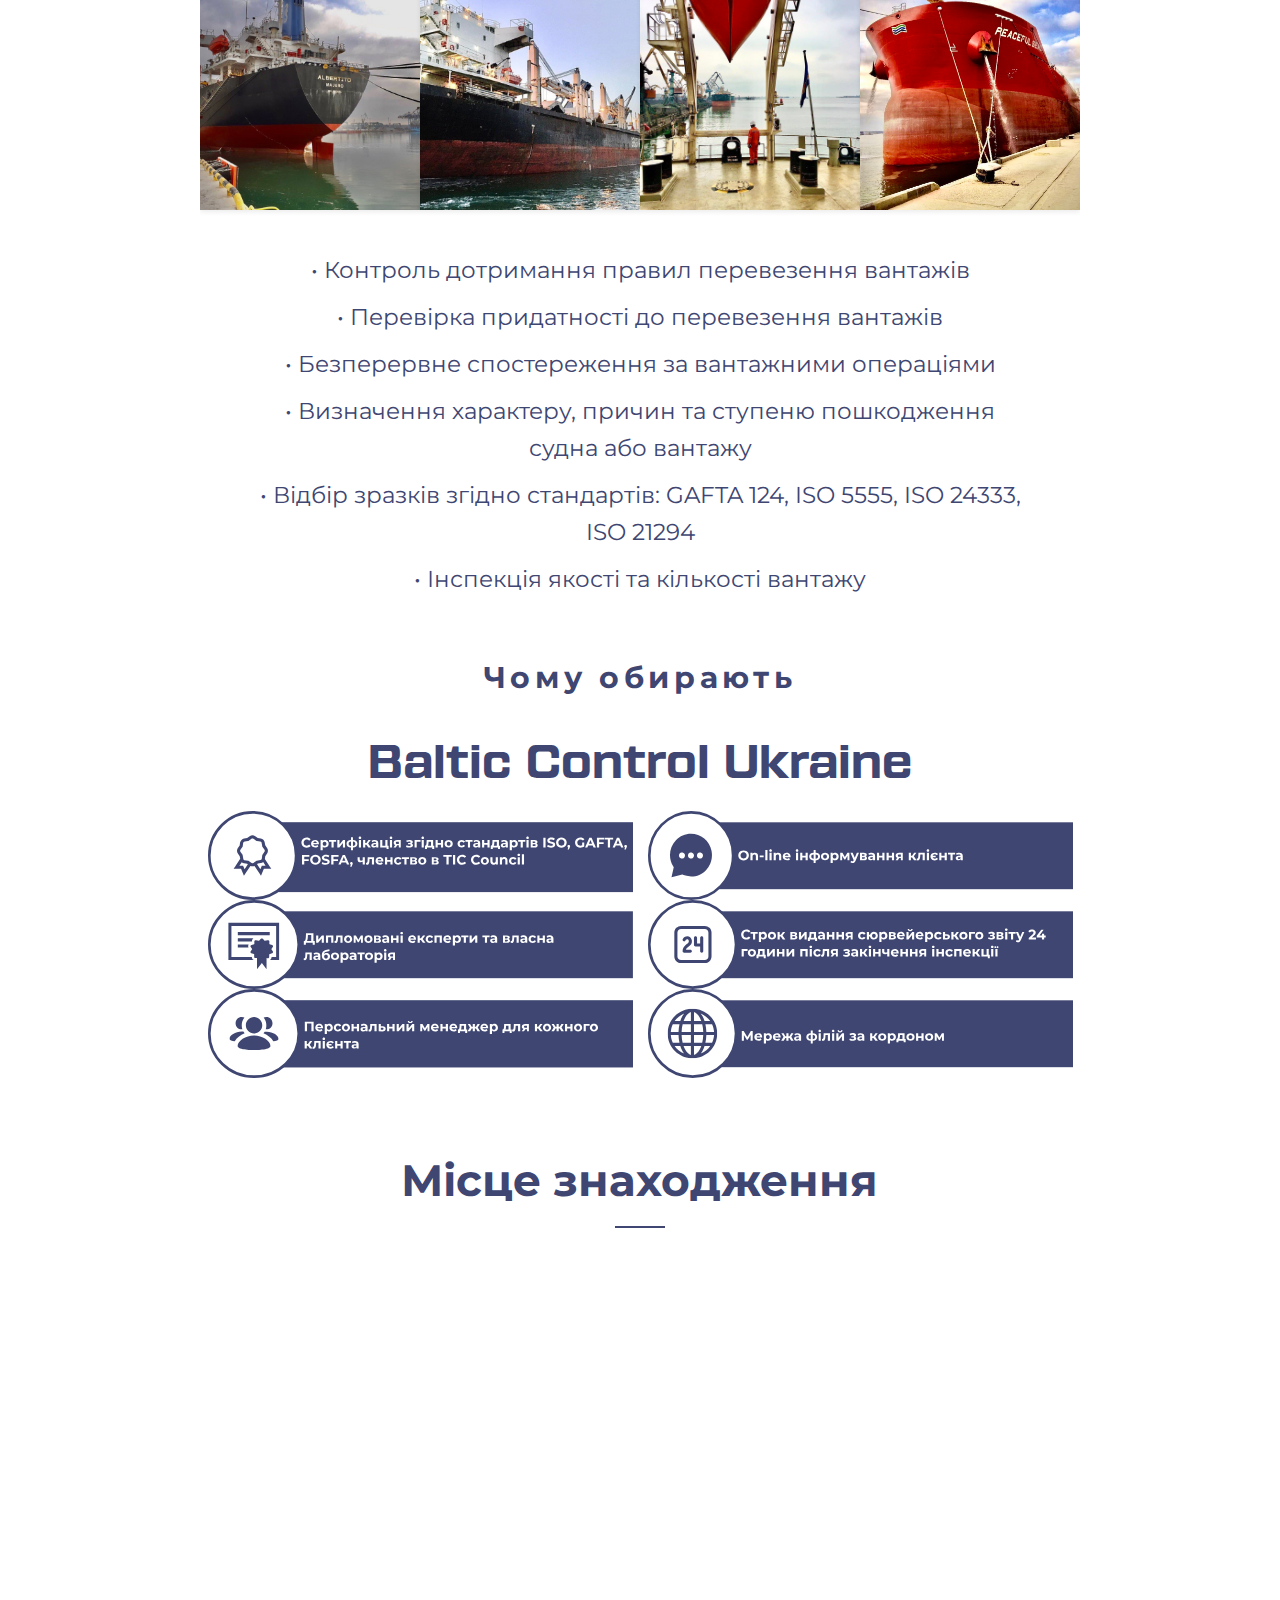
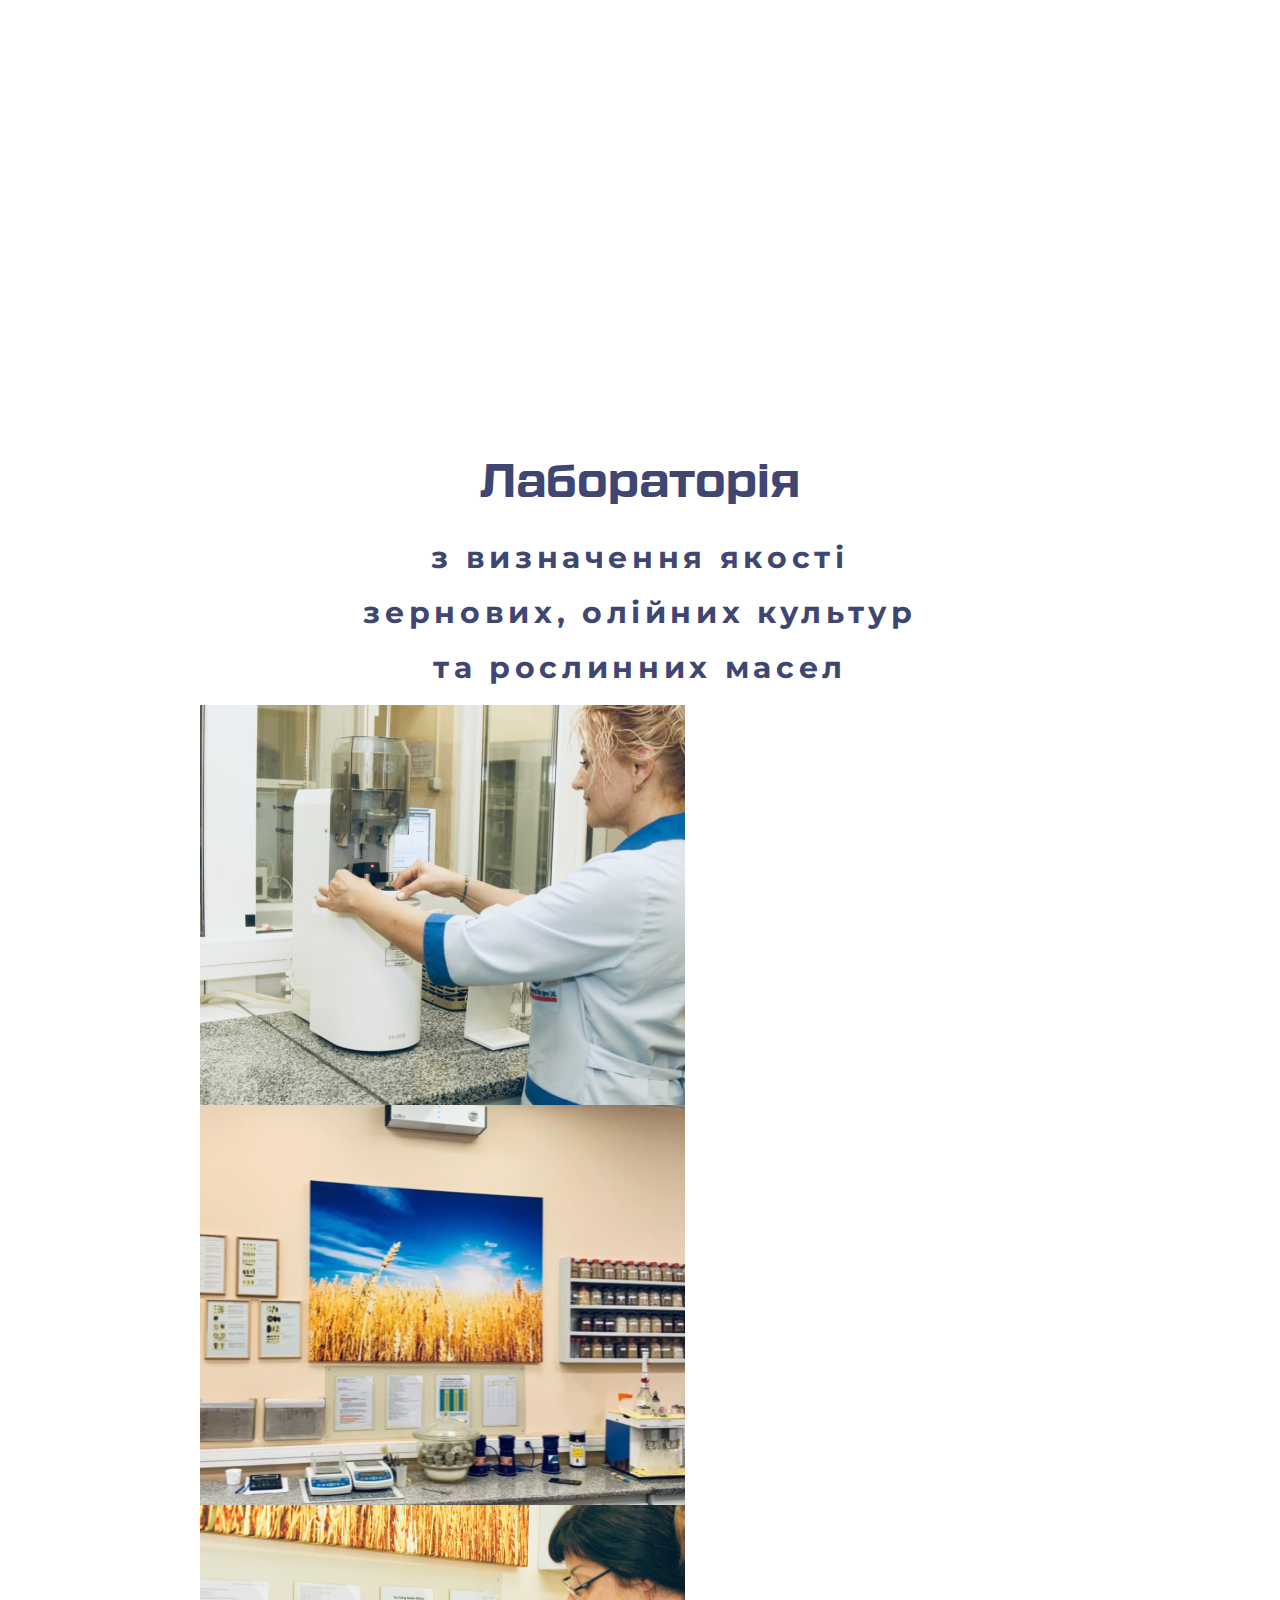
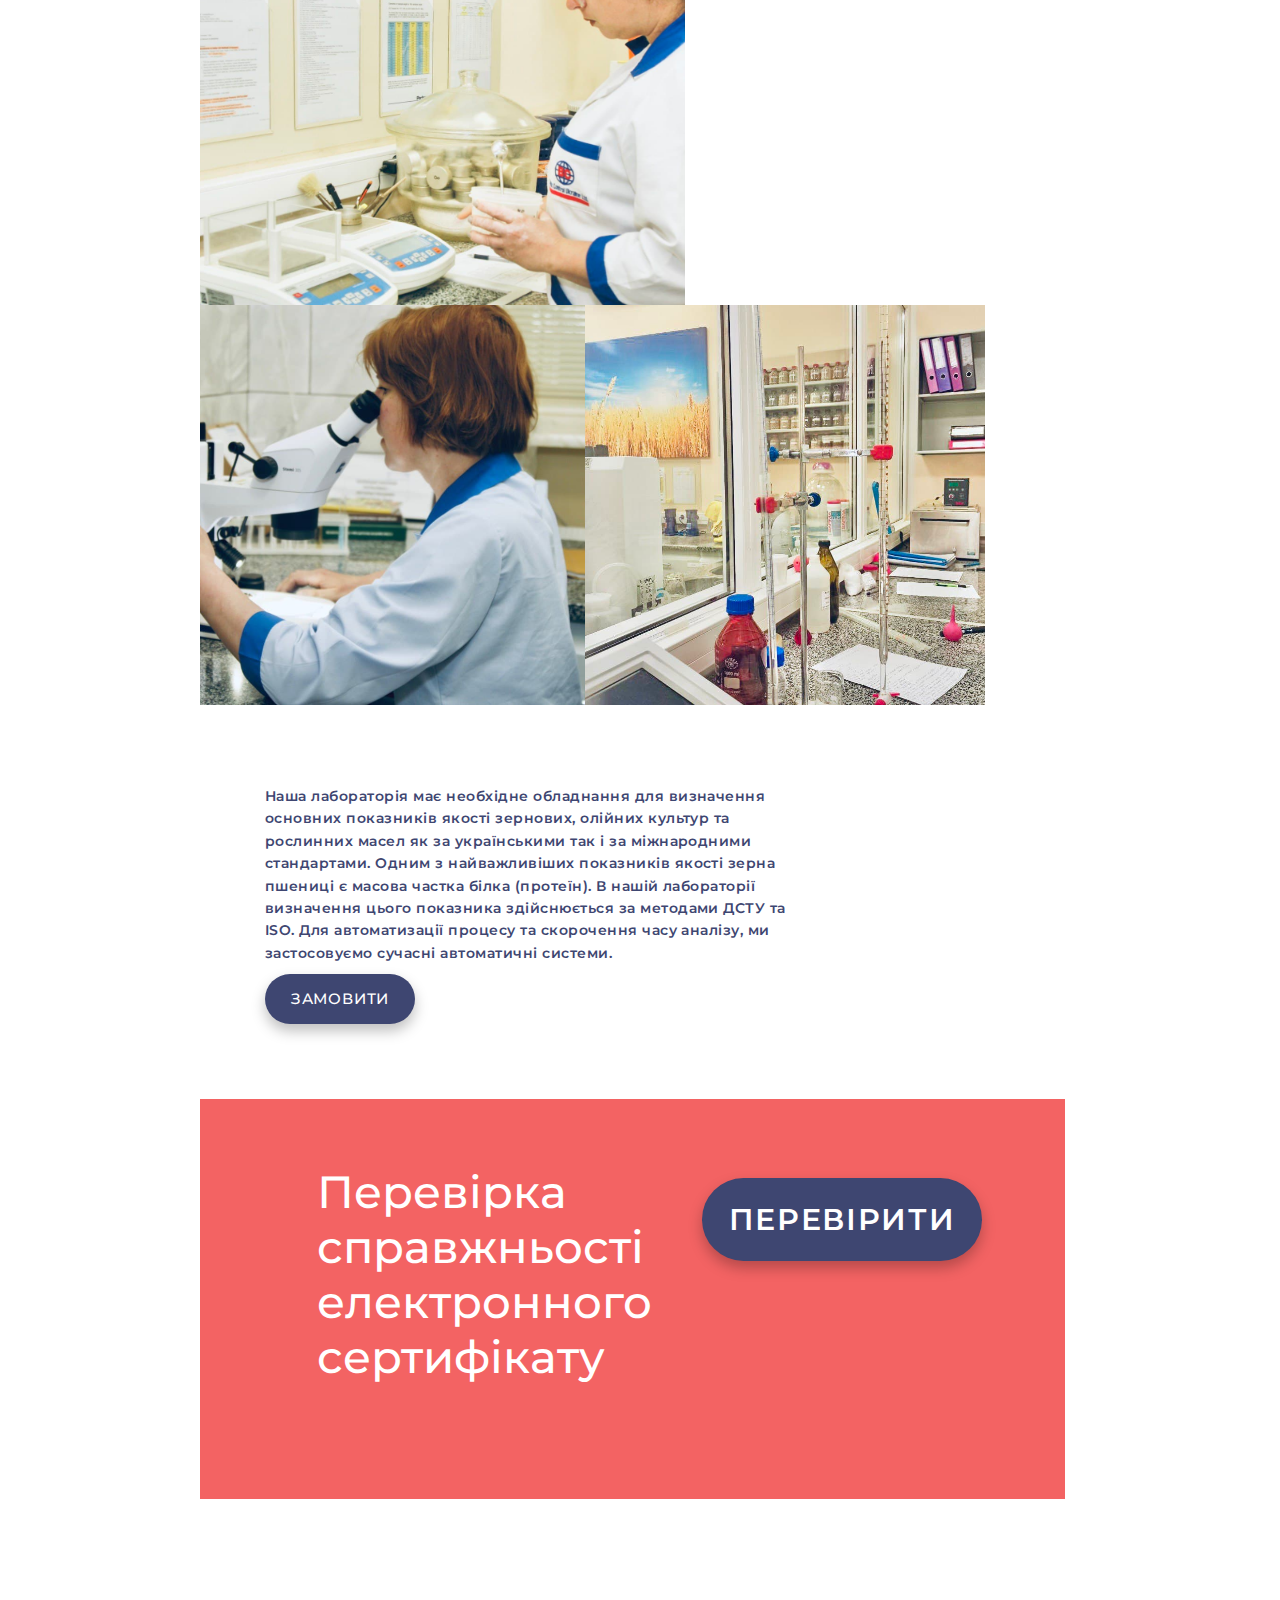
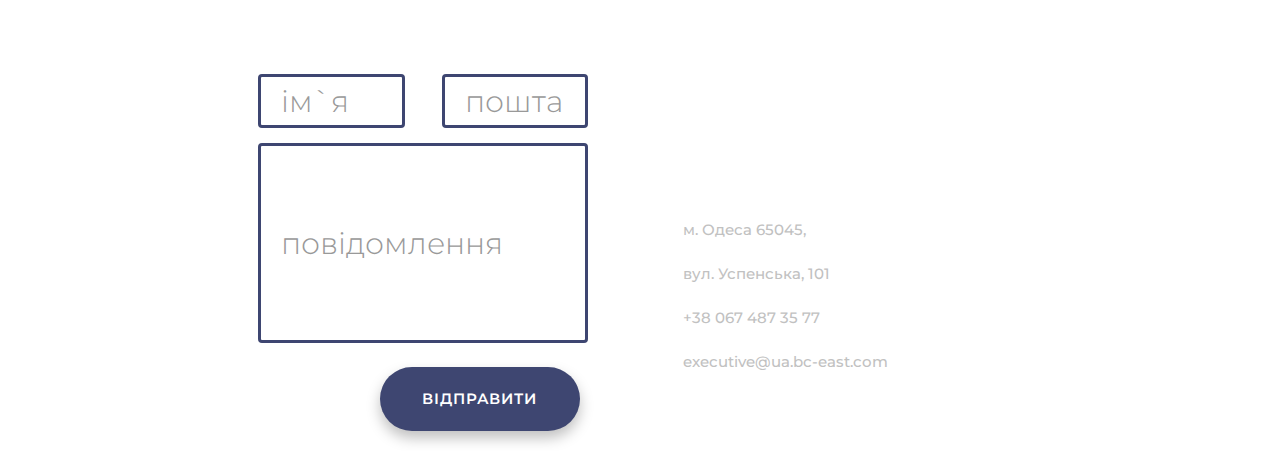
==== commit e4ac5953: "Add files via upload" ====
--- a/index.html
+++ b/index.html
@@ -285,8 +285,8 @@
 		<div class="inspect" id="poslugi">
 			<div class="row text-center">
 				<h2>
-					ІНСПЕКЦІЇ
-					ЗЕРНОВИХ, ОЛІЙНИХ КУЛЬТУР ТА РОСЛИННИХ ОЛІЙ
+					Інспекції
+					Зернових, олійних культур та рослинних олій
 				</h2>
 			</div>
 
@@ -314,7 +314,7 @@
 			<div class="gtco-container">
 				<div class="row">
 					<div class="col-md-8 col-md-offset-2 text-center gtco-heading insp-h">
-						<h1>ІНСПЕКЦІЯ СУДЕН</h1>
+						<h1>Інспекція суден</h1>
 					</div>
 				</div>
 
--- a/css/newmobile.css
+++ b/css/newmobile.css
@@ -244,7 +244,7 @@
 .check button{
     width: 200px !important;
     height:54px !important;
-    margin-left: 19%;
+    margin-left: 24%;
     margin-top: 0% !important;
 }
 
--- a/css/newstyle.css
+++ b/css/newstyle.css
@@ -2201,7 +2201,7 @@
   font-family: 'Montserrat', sans-serif;
   font-style: normal;
   font-weight: 500;
-  font-size: 14px;
+  font-size: 16px;
   line-height: 163.9%;
 
   text-align: center;
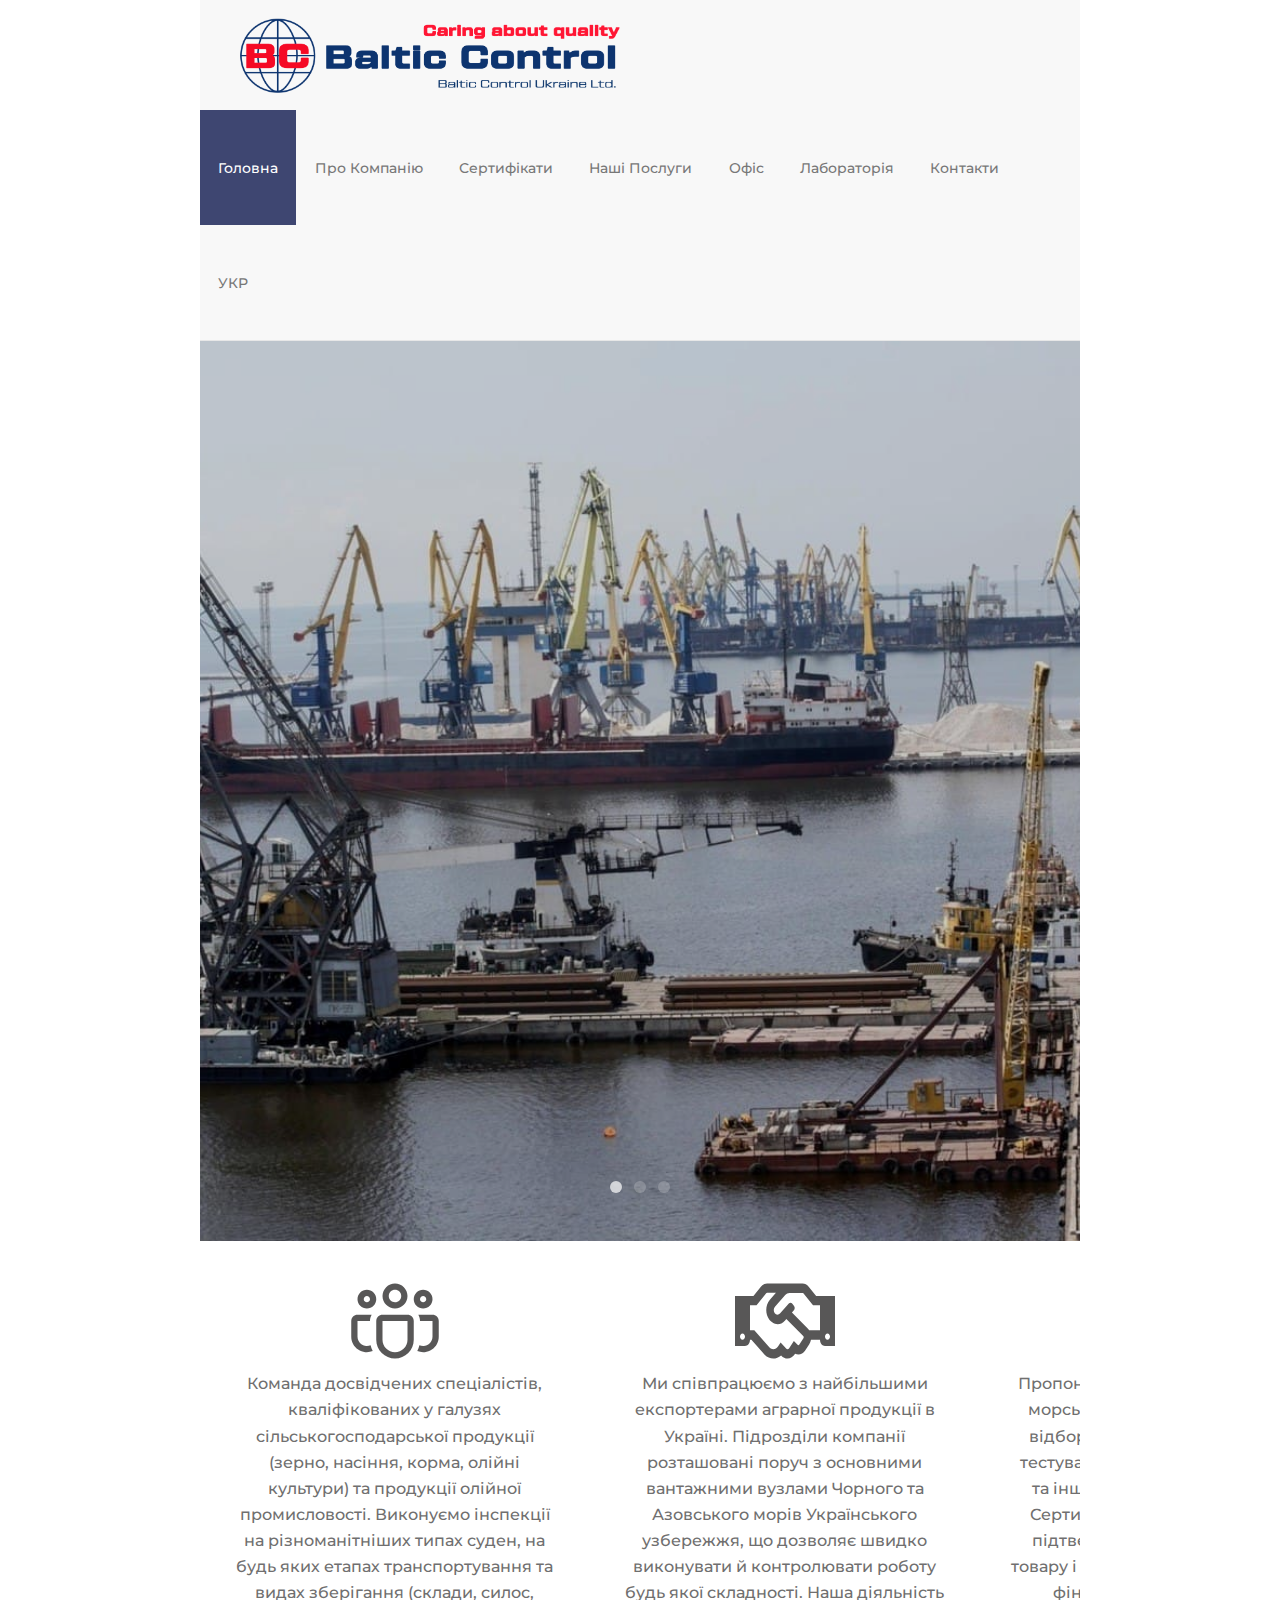
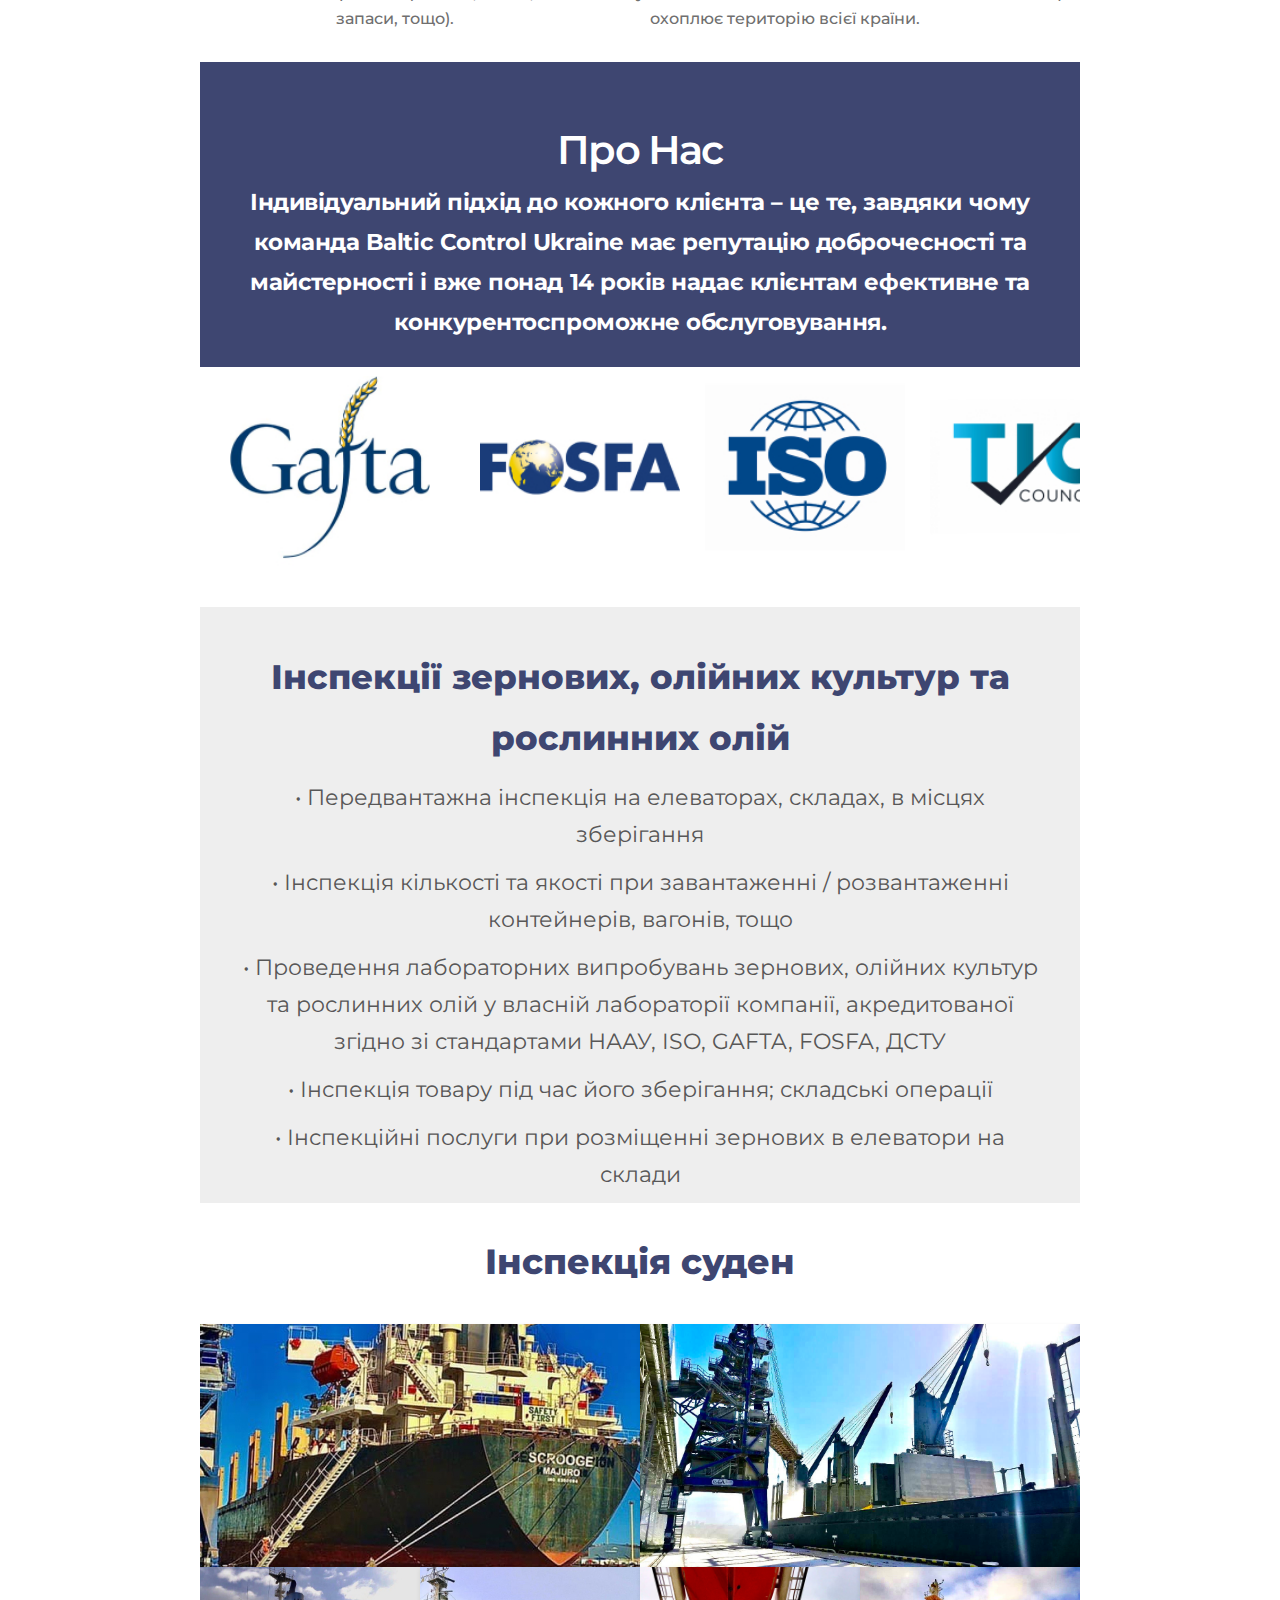
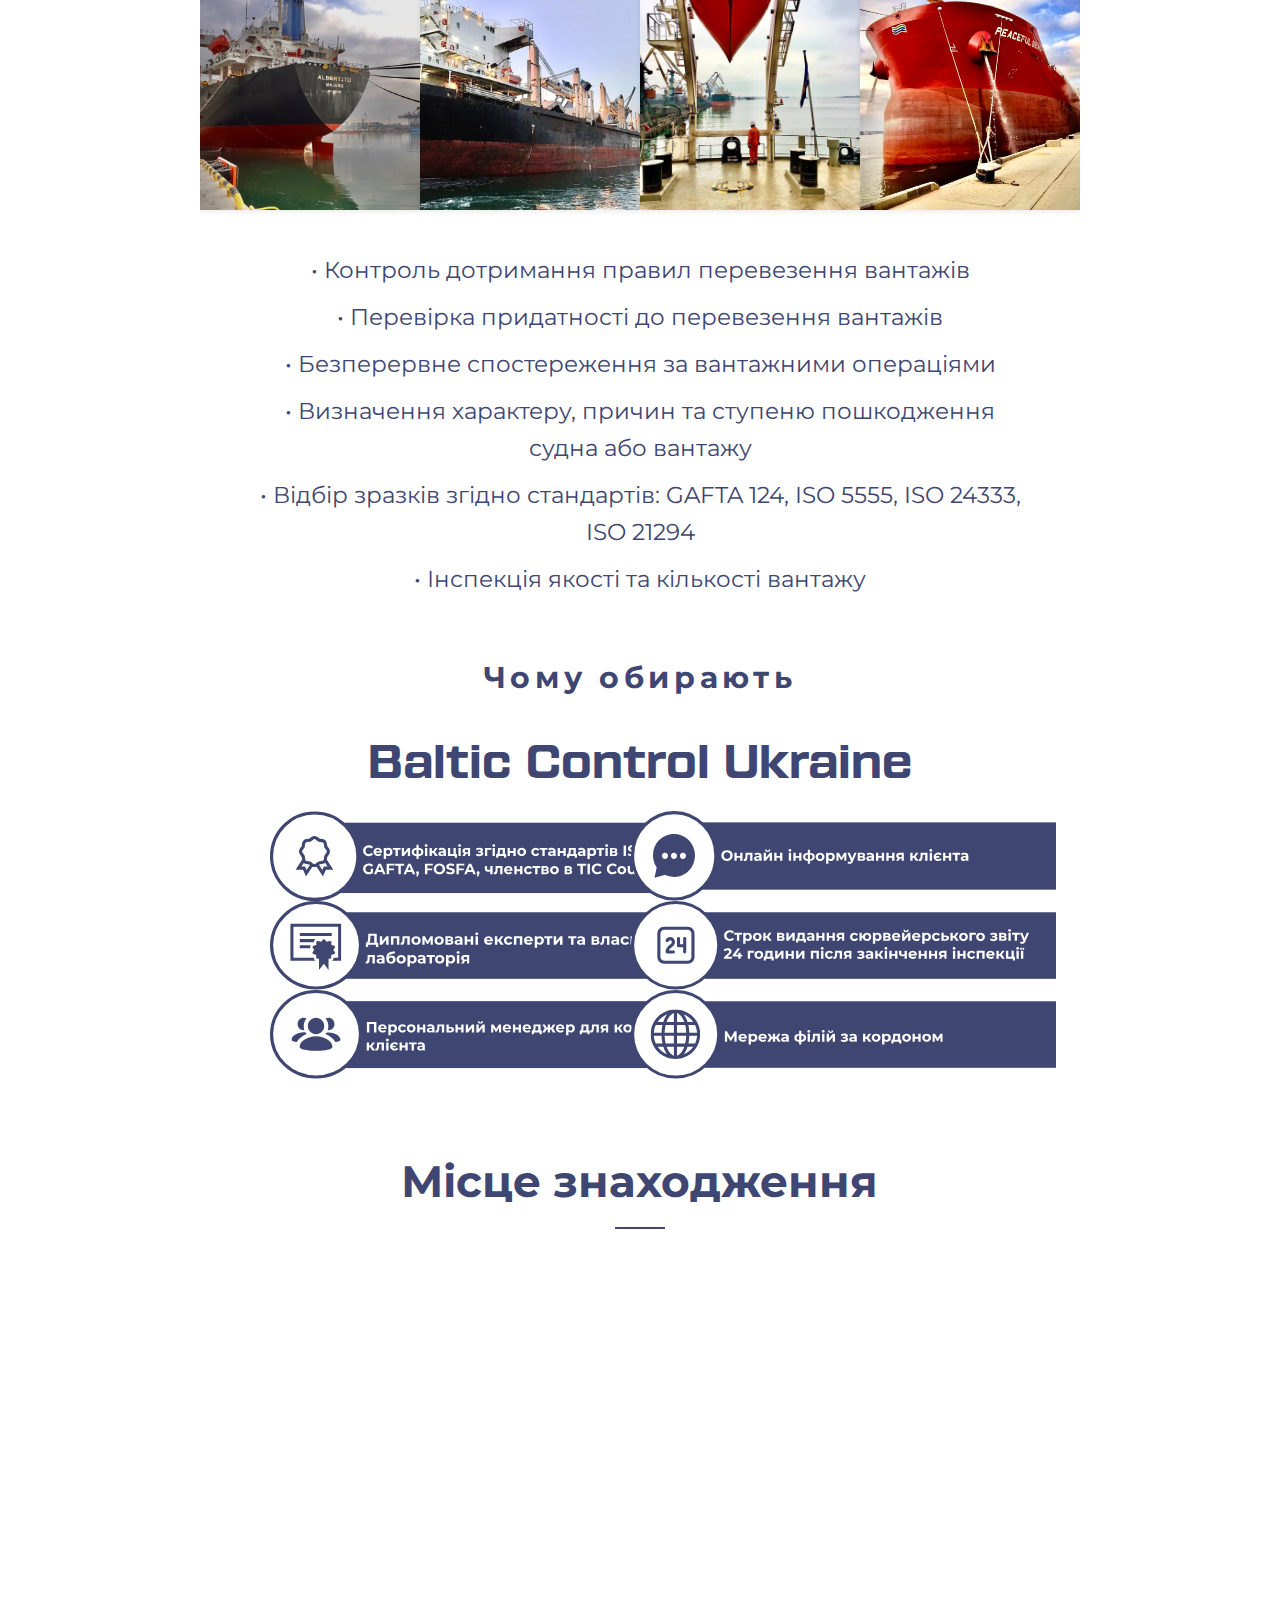
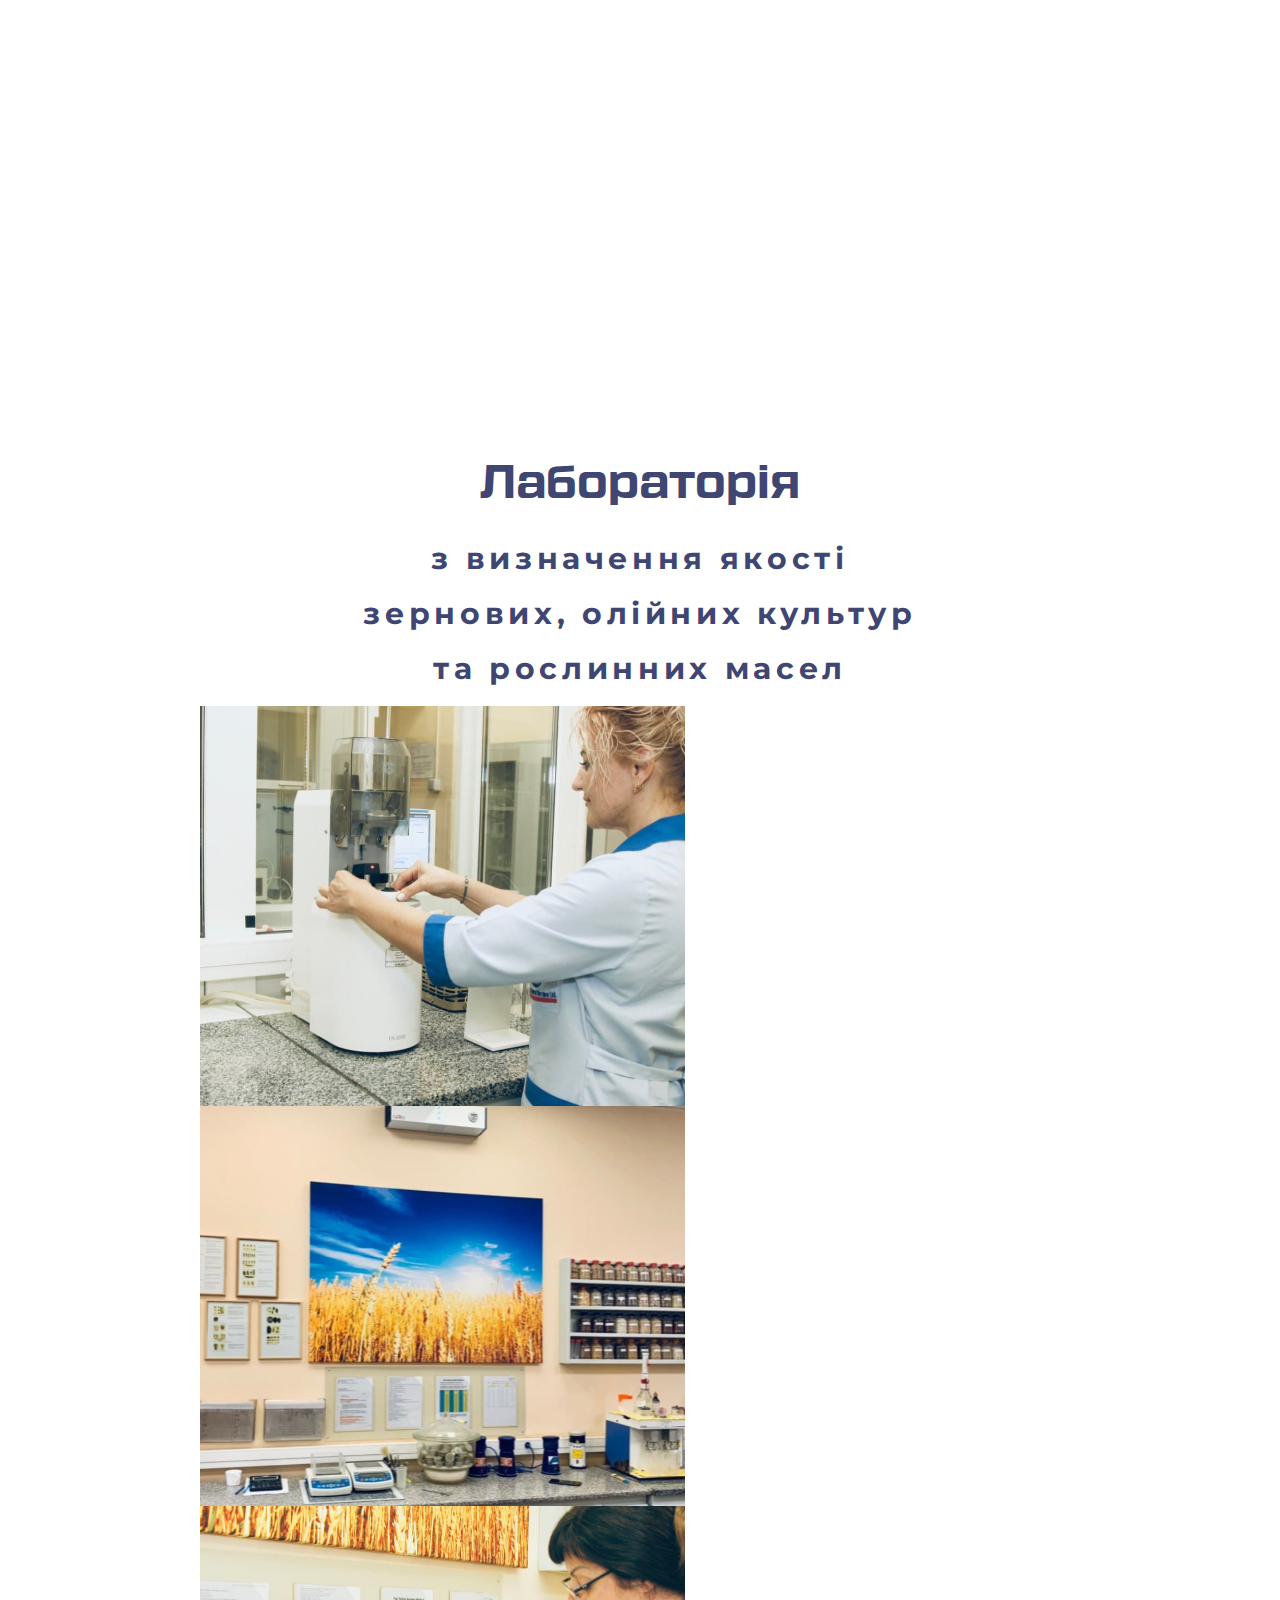
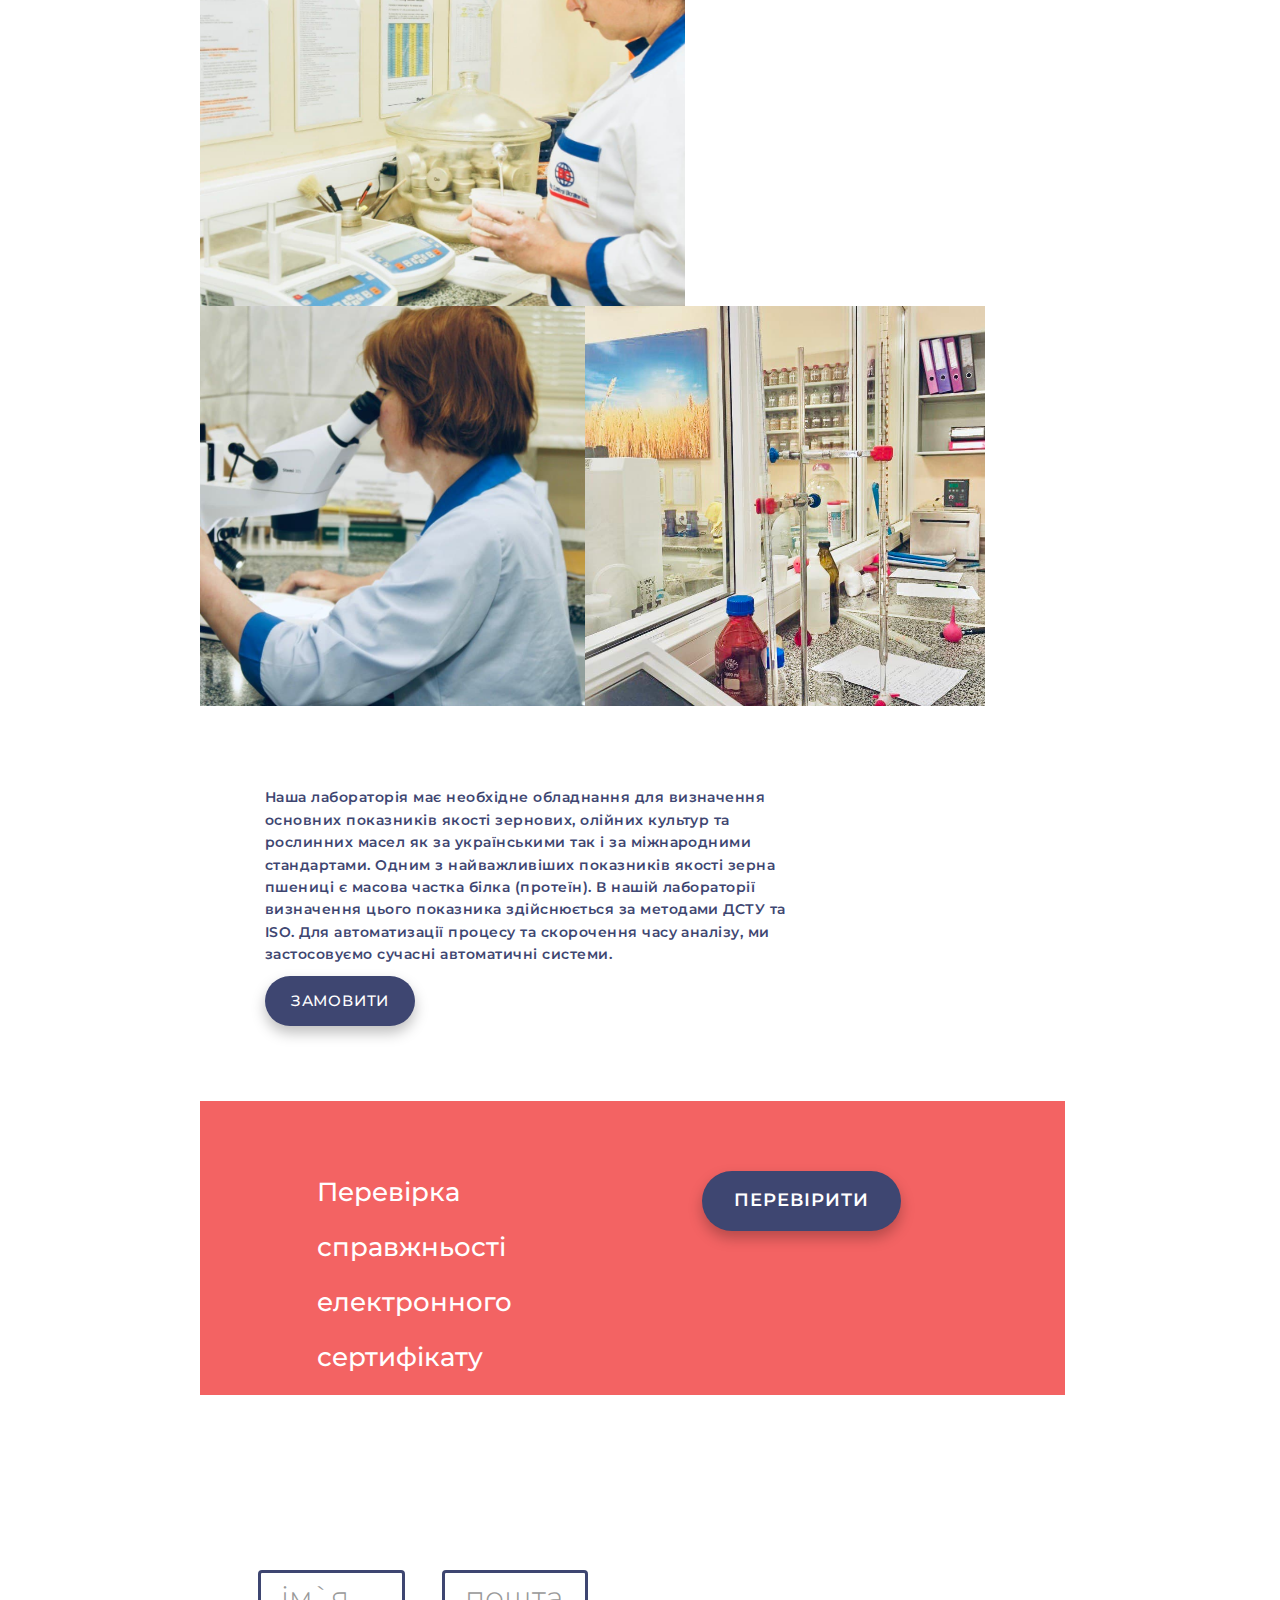
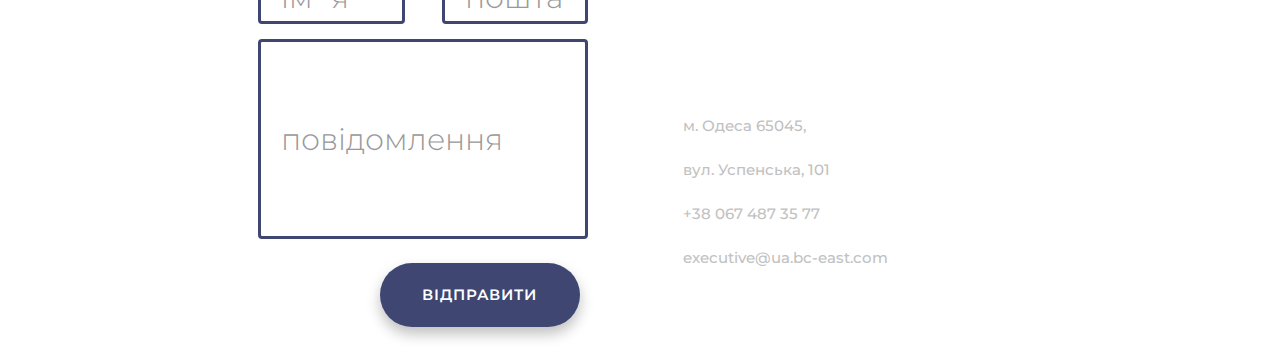
==== commit 9e6c96bf: "Add files via upload" ====
--- a/index.html
+++ b/index.html
@@ -286,7 +286,7 @@
 			<div class="row text-center">
 				<h2>
 					Інспекції
-					Зернових, олійних культур та рослинних олій
+					зернових, олійних культур та рослинних олій
 				</h2>
 			</div>
 
--- a/css/newmobile.css
+++ b/css/newmobile.css
@@ -221,6 +221,7 @@
 .texts{
     margin-left: 0px !important;
     margin-right:0px !important;
+    padding-top: 0px !important;
 }
 
 .texts div h2{
@@ -352,6 +353,12 @@
 .map-fullscr {
     padding-bottom: 1em !important;
     padding-top: 2em !important;
+    padding-left: 0px !important;
+    padding-right: 0px !important;
+}
+
+.cards2{
+    margin-left: 3% !important;
 }
 
 .gtco-hed2 {
--- a/css/newstyle.css
+++ b/css/newstyle.css
@@ -119,7 +119,7 @@
 }
 
 
-hr{
+hr {
   margin: 0 !important;
 }
 
@@ -147,7 +147,7 @@
 }
 
 .check {
-  min-height: 400px;
+  min-height: 285px;
   margin-top: 45px;
   background: #F36363;
   height: auto;
@@ -157,6 +157,8 @@
 
 .map-fullscr {
   padding-bottom: 4em;
+  padding-left: 200px;
+  padding-right: 200px;
 }
 
 .map-fullscr iframe {
@@ -169,7 +171,7 @@
   font-family: 'Montserrat', sans-serif;
   font-style: normal;
   font-weight: 500;
-  font-size: 45px;
+  font-size: 26px;
   line-height: 55px;
   padding-top: 6%;
   color: #FFFFFF;
@@ -231,7 +233,7 @@
   color: #C1C1C1;
 }
 
-.pics-lab .row{
+.pics-lab .row {
   width: 100%;
 }
 
@@ -239,6 +241,7 @@
 
   width: 100%;
 }
+
 .contacts {
 
   width: 100%;
@@ -279,16 +282,14 @@
 
 
 .check button {
-  margin-top: 9%;
+  margin-top: 8%;
   position: absolute;
-  width: 280px;
-  height: 83px;
-  box-shadow: 0px 7px 14px rgba(0, 0, 0, 0.25) !important;
+  width: 199px;
+  height: 60px;
+  box-shadow: 0px 7px 14px rgb(0 0 0 / 25%) !important;
   border-radius: 104px !important;
-
-
   background: #3E4671;
-  box-shadow: 0px 0px 14px 12px rgba(0, 0, 0, 0.25);
+  box-shadow: 0px 0px 14px 12px rgb(0 0 0 / 25%);
   border: none;
 }
 
@@ -296,7 +297,7 @@
   font-family: 'Montserrat', sans-serif !important;
   font-style: normal !important;
   font-weight: 600 !important;
-  font-size: 30px;
+  font-size: 18px;
   line-height: 173.9% !important;
   /* or 52px */
 
@@ -336,7 +337,7 @@
 
 }
 
-.btn-lab-txt a{
+.btn-lab-txt a {
   color: #FFFFFF !important;
 }
 
@@ -363,7 +364,7 @@
   height: auto;
 }
 
-.js-gotop img{
+.js-gotop img {
   padding-top: 20%;
 }
 
@@ -1003,7 +1004,7 @@
   font-size: 30px;
   line-height: 55px;
   text-align: center !important;
-  letter-spacing: 0.155em ;
+  letter-spacing: 0.155em;
 
   color: #3E4671 !important;
 }
@@ -1015,7 +1016,7 @@
   font-size: 30px;
   line-height: 55px;
   text-align: center !important;
-  letter-spacing: 0.155em ;
+  letter-spacing: 0.155em;
 
   color: #3E4671 !important;
 }
@@ -1231,8 +1232,8 @@
   position: relative;
 }
 
-.ct1{
-  font-size:24px ;
+.ct1 {
+  font-size: 24px;
   font-family: 'Montserrat', sans-serif;
   font-style: normal;
   font-weight: 500;
@@ -1243,7 +1244,7 @@
 }
 
 
-.ch22{
+.ch22 {
   padding-top: 11% !important;
 }
 
@@ -1361,7 +1362,7 @@
 
 .gtco-heading {
   margin-bottom: 5em;
-  margin-top: 2   em;
+  margin-top: 2 em;
 }
 
 @media screen and (max-width: 768px) {
@@ -2195,6 +2196,12 @@
   text-transform: uppercase;
 }
 
+.cards2 {
+  width: 40% !important;
+  margin-left: 8%;
+  width: 40% !important;
+  margin-right: -7%;
+}
 
 
 .card-text {
@@ -2208,7 +2215,7 @@
   color: #706F6F;
 }
 
-.card-img img{
+.card-img img {
   width: 100px;
 }
 
@@ -2291,13 +2298,13 @@
   height: 35px !important;
 }
 
-.logoz{
+.logoz {
   opacity: 0;
-  height:0px;
-}
-
-.di2{
-  font-size:17px !important;
+  height: 0px;
+}
+
+.di2 {
+  font-size: 17px !important;
 }
 
 .inspect {
@@ -2305,16 +2312,16 @@
   background: #EEEEEE;
 }
 
-.lg2{
+.lg2 {
   opacity: 1;
   height: auto;
 }
 
-.insp-h h1{
+.insp-h h1 {
   font-size: 35px;
 }
 
-.gtco-heading{
+.gtco-heading {
   margin-bottom: 1em;
 }
 
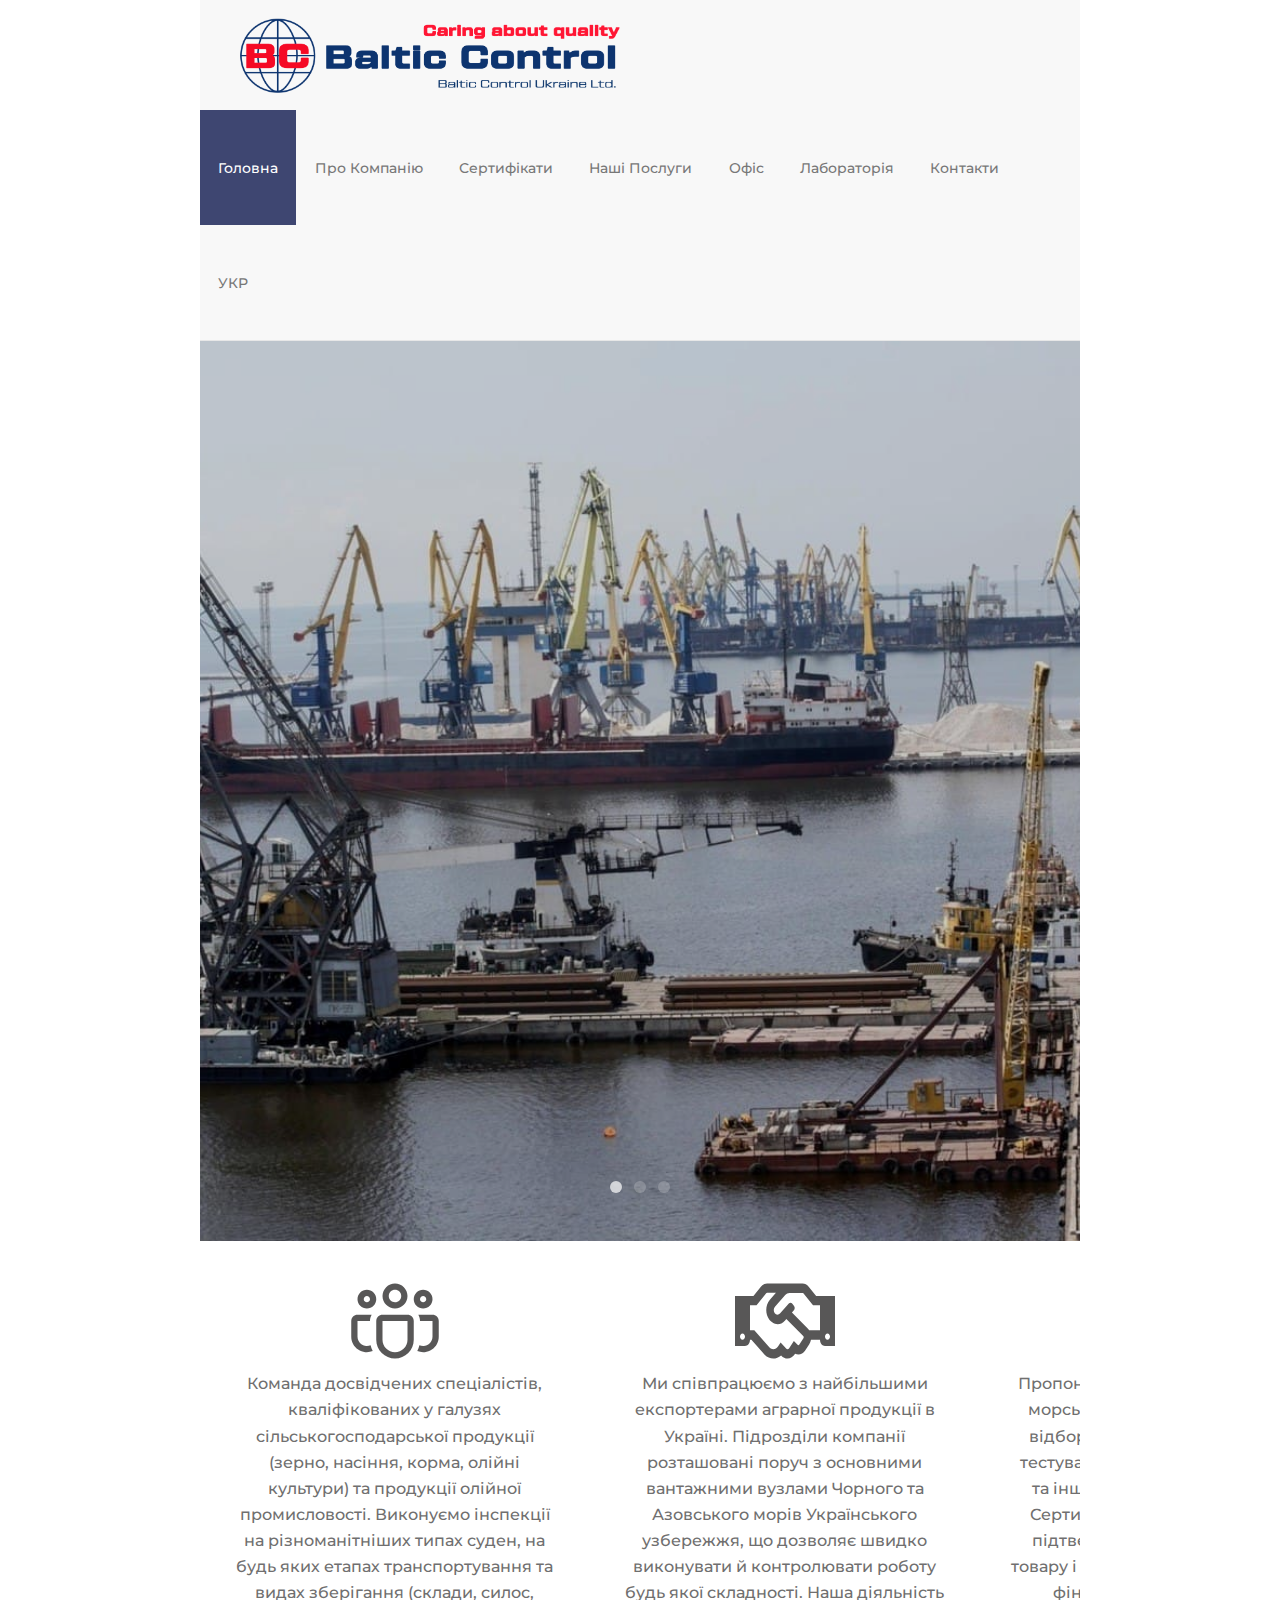
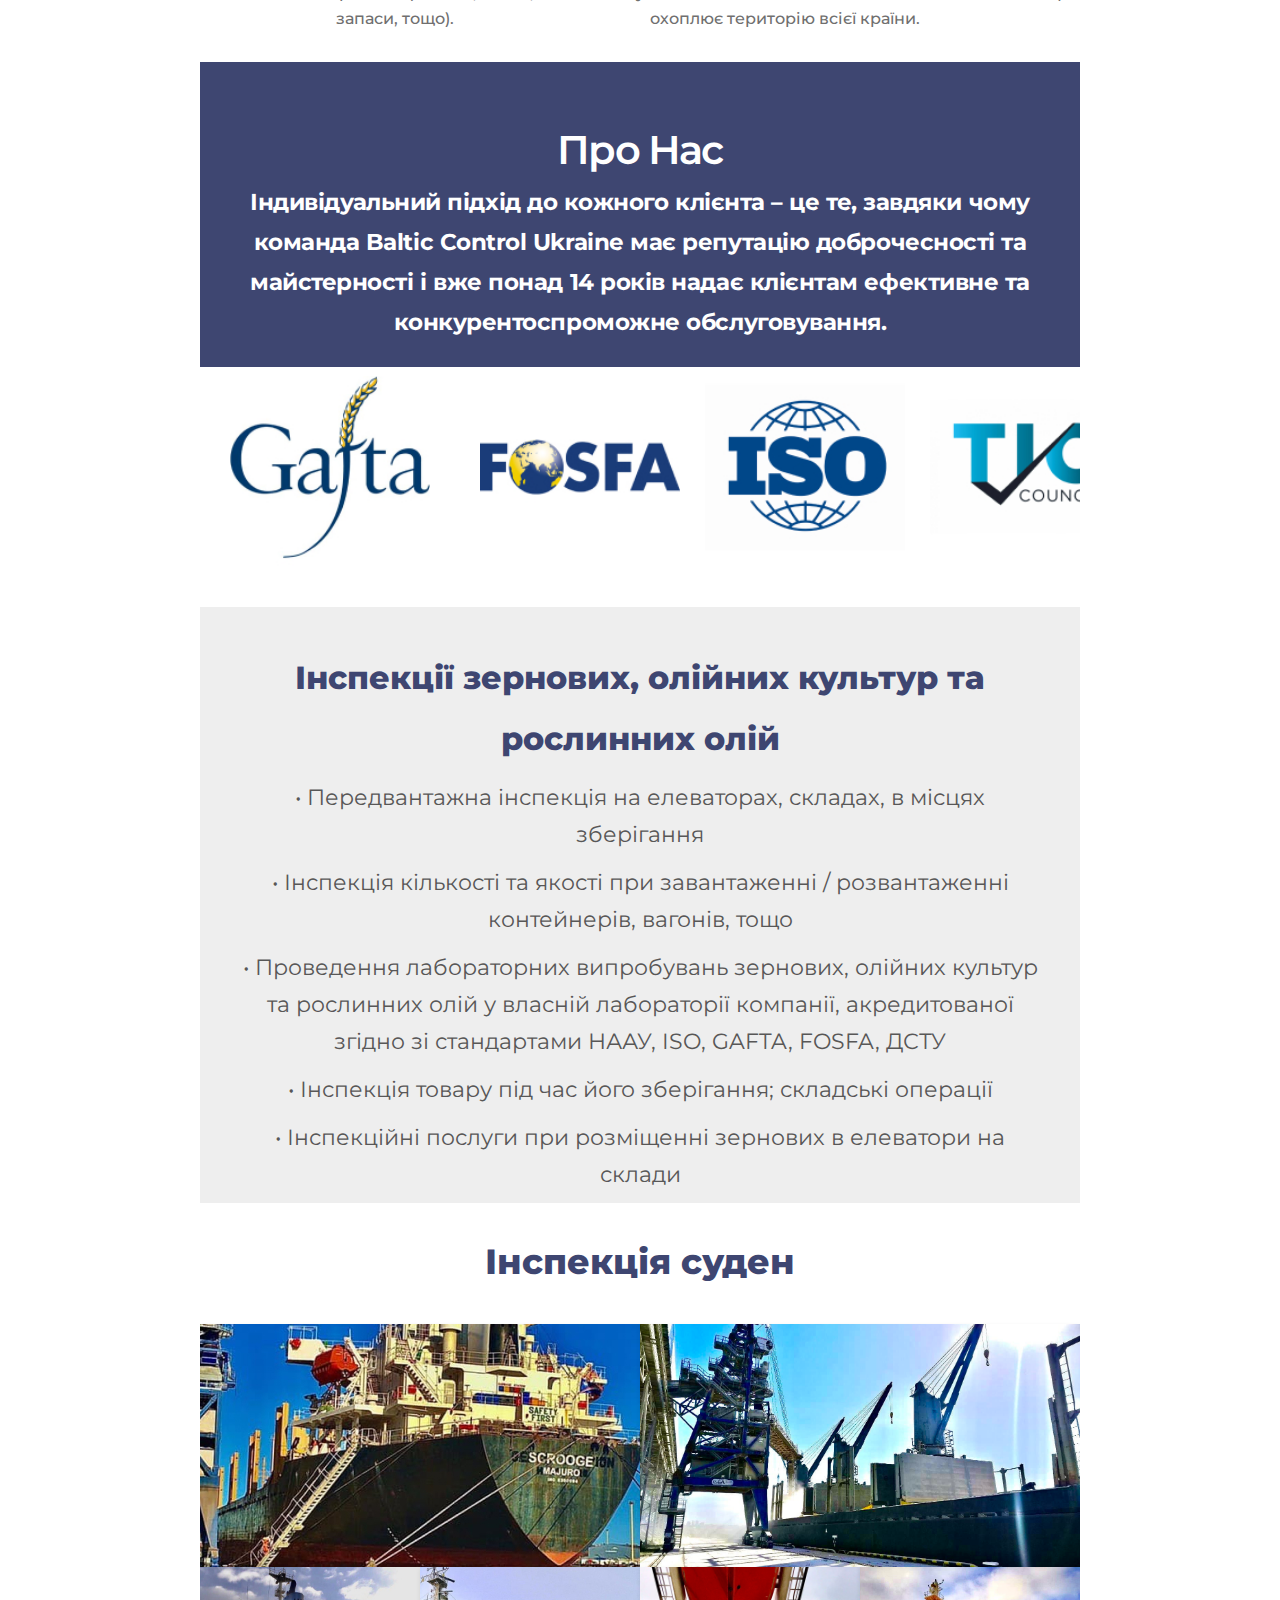
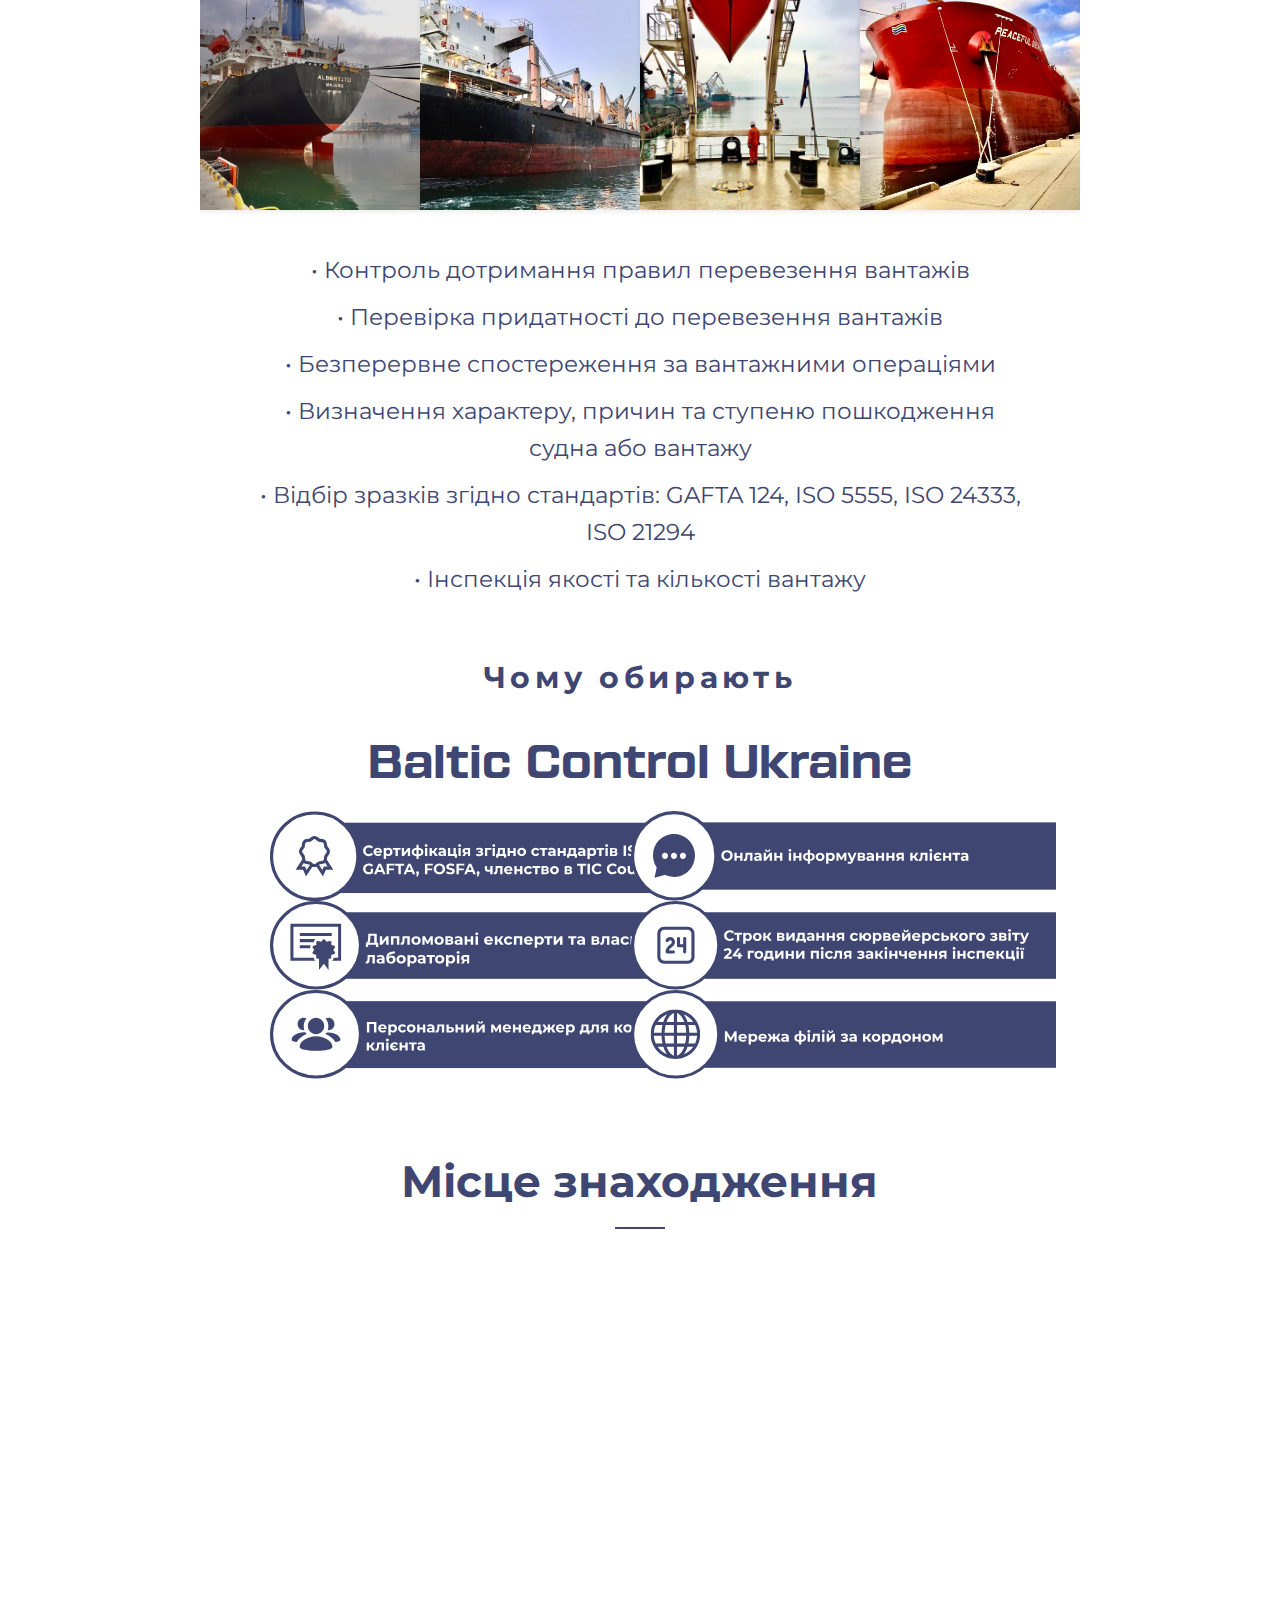
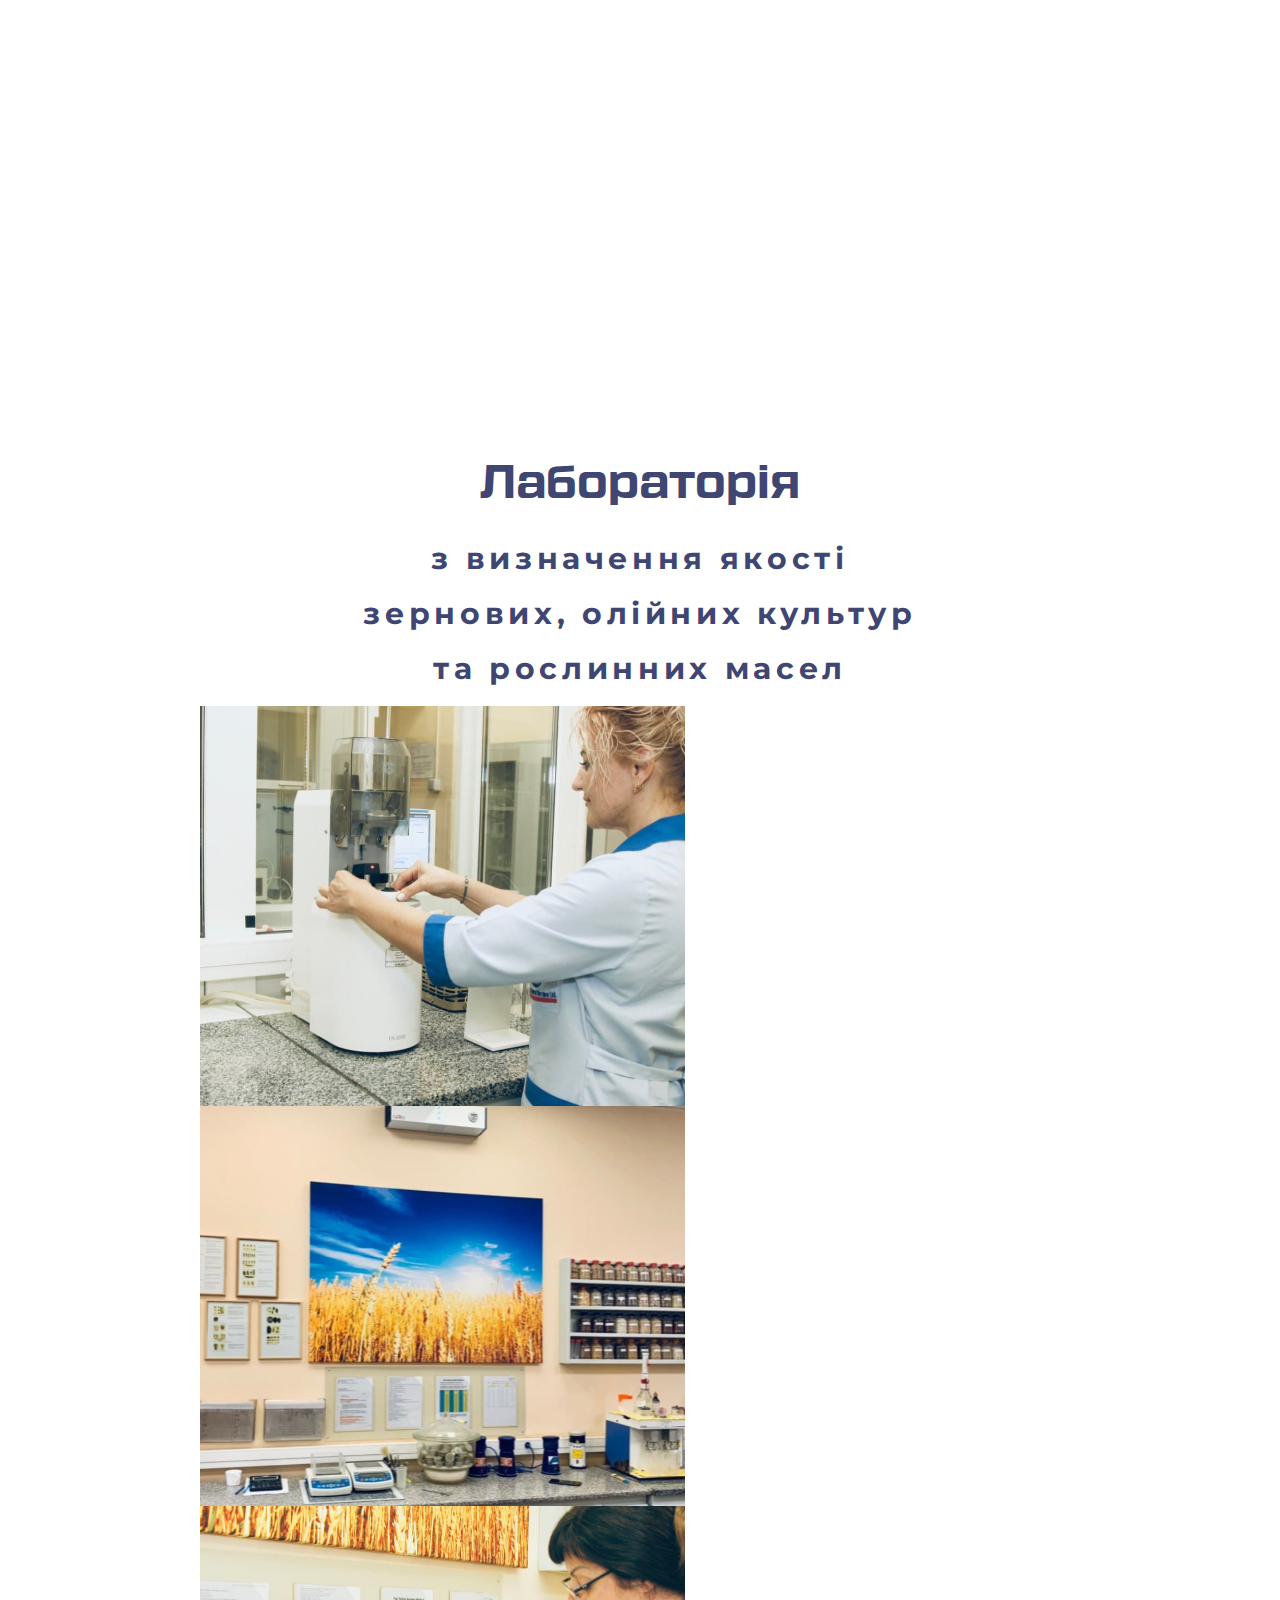
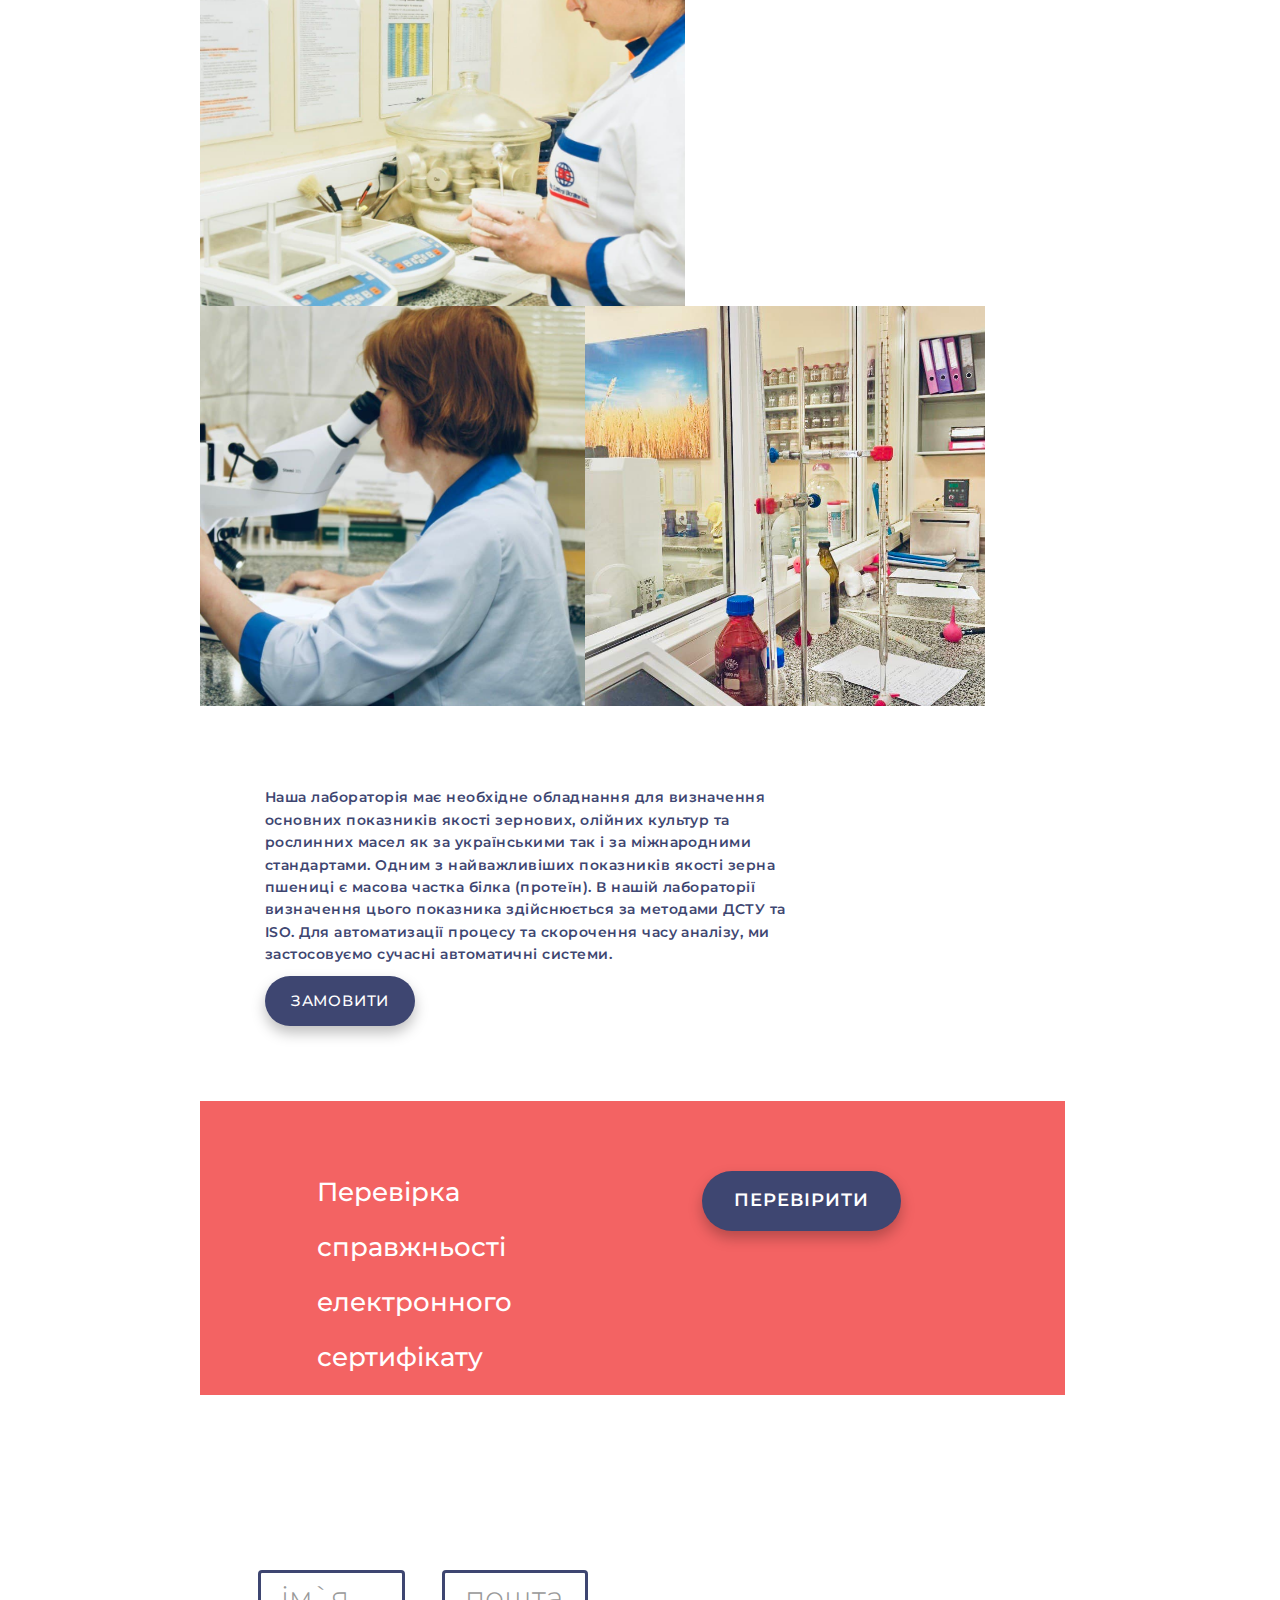
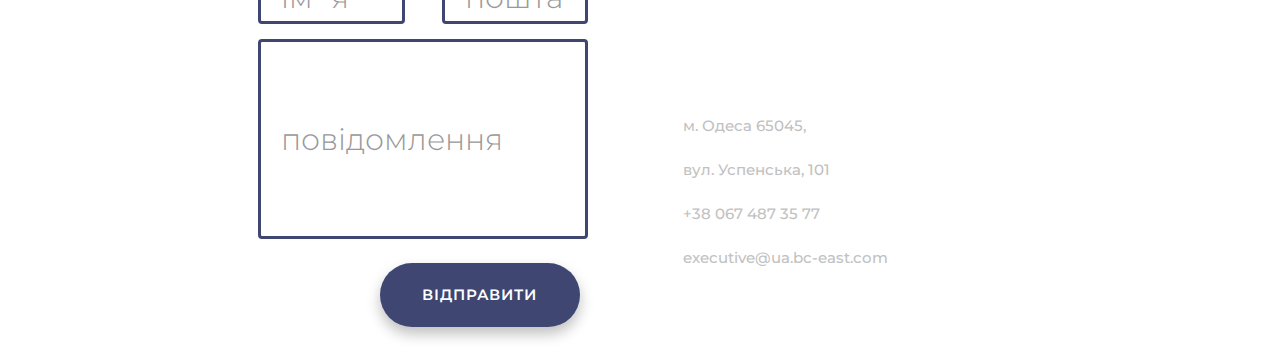
==== commit 3f29e957: "Add files via upload" ====
--- a/index.html
+++ b/index.html
@@ -86,10 +86,10 @@
 						</a>
 
 						<div class="dropdown-menu" aria-labelledby="navbarDropdown">
-							<a class="dropdown-item" href="./inspect-ua.html">Морська інспекція</a>
-							<a class="dropdown-item" href="./inspect-ua.html">Інспекція сухих грузів</a>
-							<a class="dropdown-item" href="./inspect-ua.html">Инспекція наливних грузів</a>
-							<a class="dropdown-item" href="./inspect-ua.html">Послуги лабораторії</a>
+							<a class="dropdown-item di3" href="./inspect-ua.html">Морська інспекція</a>
+							<a class="dropdown-item di3" href="./inspect-ua.html">Інспекція сухих грузів</a>
+							<a class="dropdown-item di3" href="./inspect-ua.html">Инспекція наливних грузів</a>
+							<a class="dropdown-item di3" href="./inspect-ua.html">Послуги лабораторії</a>
 						</div>
 					</li>
 					<li>
--- a/css/newmobile.css
+++ b/css/newmobile.css
@@ -38,7 +38,7 @@
 }
 
 .naming p {
-    font-size: 16px !important;
+    font-size: 12px !important;
 }
 .oneCard {
     margin-bottom: 40px !important;
@@ -80,7 +80,7 @@
 }
 
 .naming h2 {
-    font-size: 19px !important;
+    font-size: 14px !important;
     line-height: 26px !important;
     max-width: 276px;
 }
@@ -228,6 +228,14 @@
     font-size: 35px;
 }
 
+.forma {
+    padding-top: 27px !important;
+}
+
+.naming p{
+    max-width: 325px  !important;
+}
+
 .texts p{
     font-size: 17px !important;
     line-height:25px !important;
--- a/css/newstyle.css
+++ b/css/newstyle.css
@@ -1245,8 +1245,9 @@
 
 
 .ch22 {
-  padding-top: 11% !important;
-}
+  padding-top: 8% !important;
+}
+
 
 
 
@@ -2305,6 +2306,13 @@
 
 .di2 {
   font-size: 17px !important;
+  padding-top: 10px !important;
+  padding-bottom: 0px !important;
+  padding-left: 10px !important;
+}
+
+.di3{
+  font-size:18px !important;
 }
 
 .inspect {
@@ -2323,6 +2331,16 @@
 
 .gtco-heading {
   margin-bottom: 1em;
+}
+
+.dropdown-menu {
+  min-width: 303px;
+  height: 112px;
+}
+
+.dropdown-item{
+  font-size: 14px ;
+  padding-left: 10px !important;
 }
 
 
@@ -2331,7 +2349,7 @@
   font-family: 'Montserrat', sans-serif;
   font-style: normal;
   font-weight: 800;
-  font-size: 34px;
+  font-size: 32px;
   line-height: 61px;
   text-align: center;
   padding-top: 20px;
--- a/css/inspect.css
+++ b/css/inspect.css
@@ -28,11 +28,11 @@
 }
 
 .cardIm2 {
-    padding: 35px;
+    padding: 18px;
+    padding-left: 45px;
 }
 
 .dropdown-item {
-    font-size: 18px;
     padding-top: 10px !important;
     padding-bottom: 0px !important;
     padding-left: 10px !important;
@@ -50,6 +50,7 @@
     font-weight: normal;
     font-size: 20px;
     line-height: 173.9%;
+    max-width: 700px;
     /* or 49px */
 
     letter-spacing: -0.02em;
@@ -57,7 +58,7 @@
     color: #000000;
 }
 .n2 {
-    padding-top: 15%;
+    padding-top: 10%;
 }
 
 .buttonOrder {
